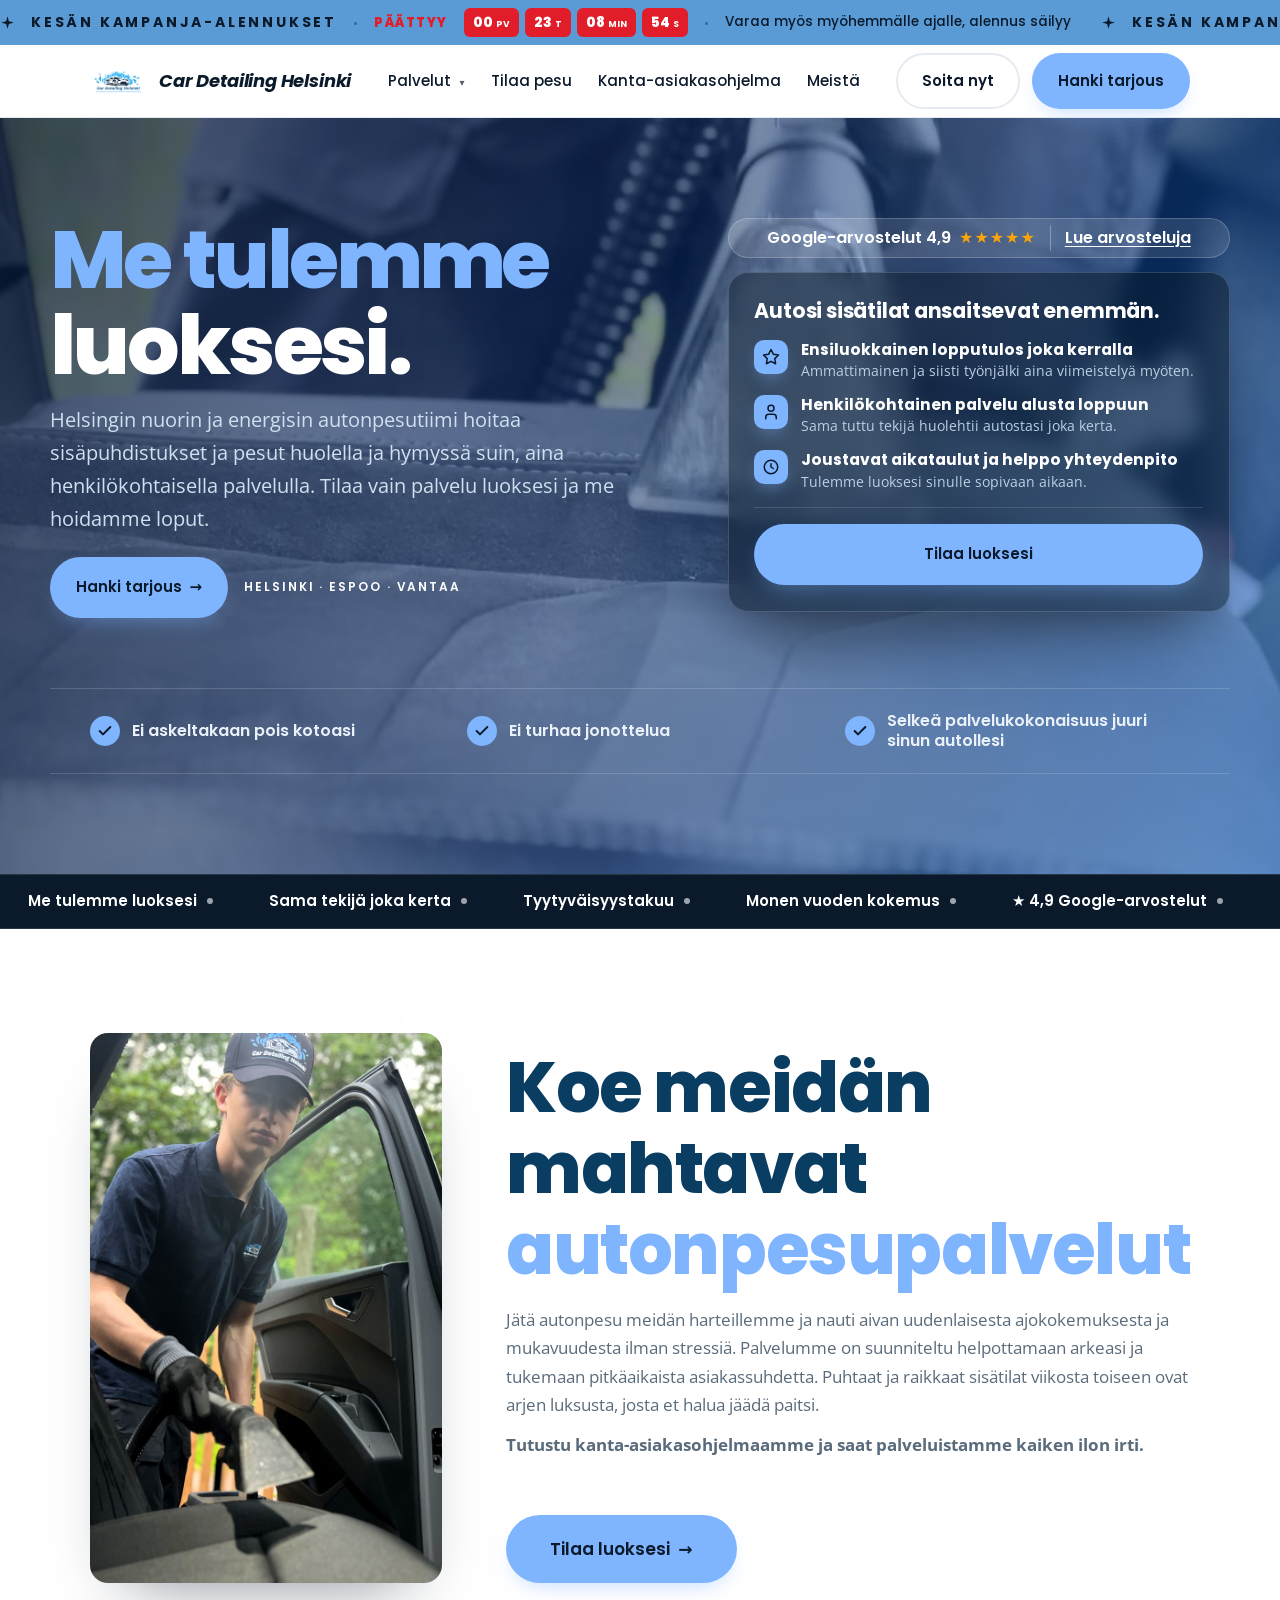
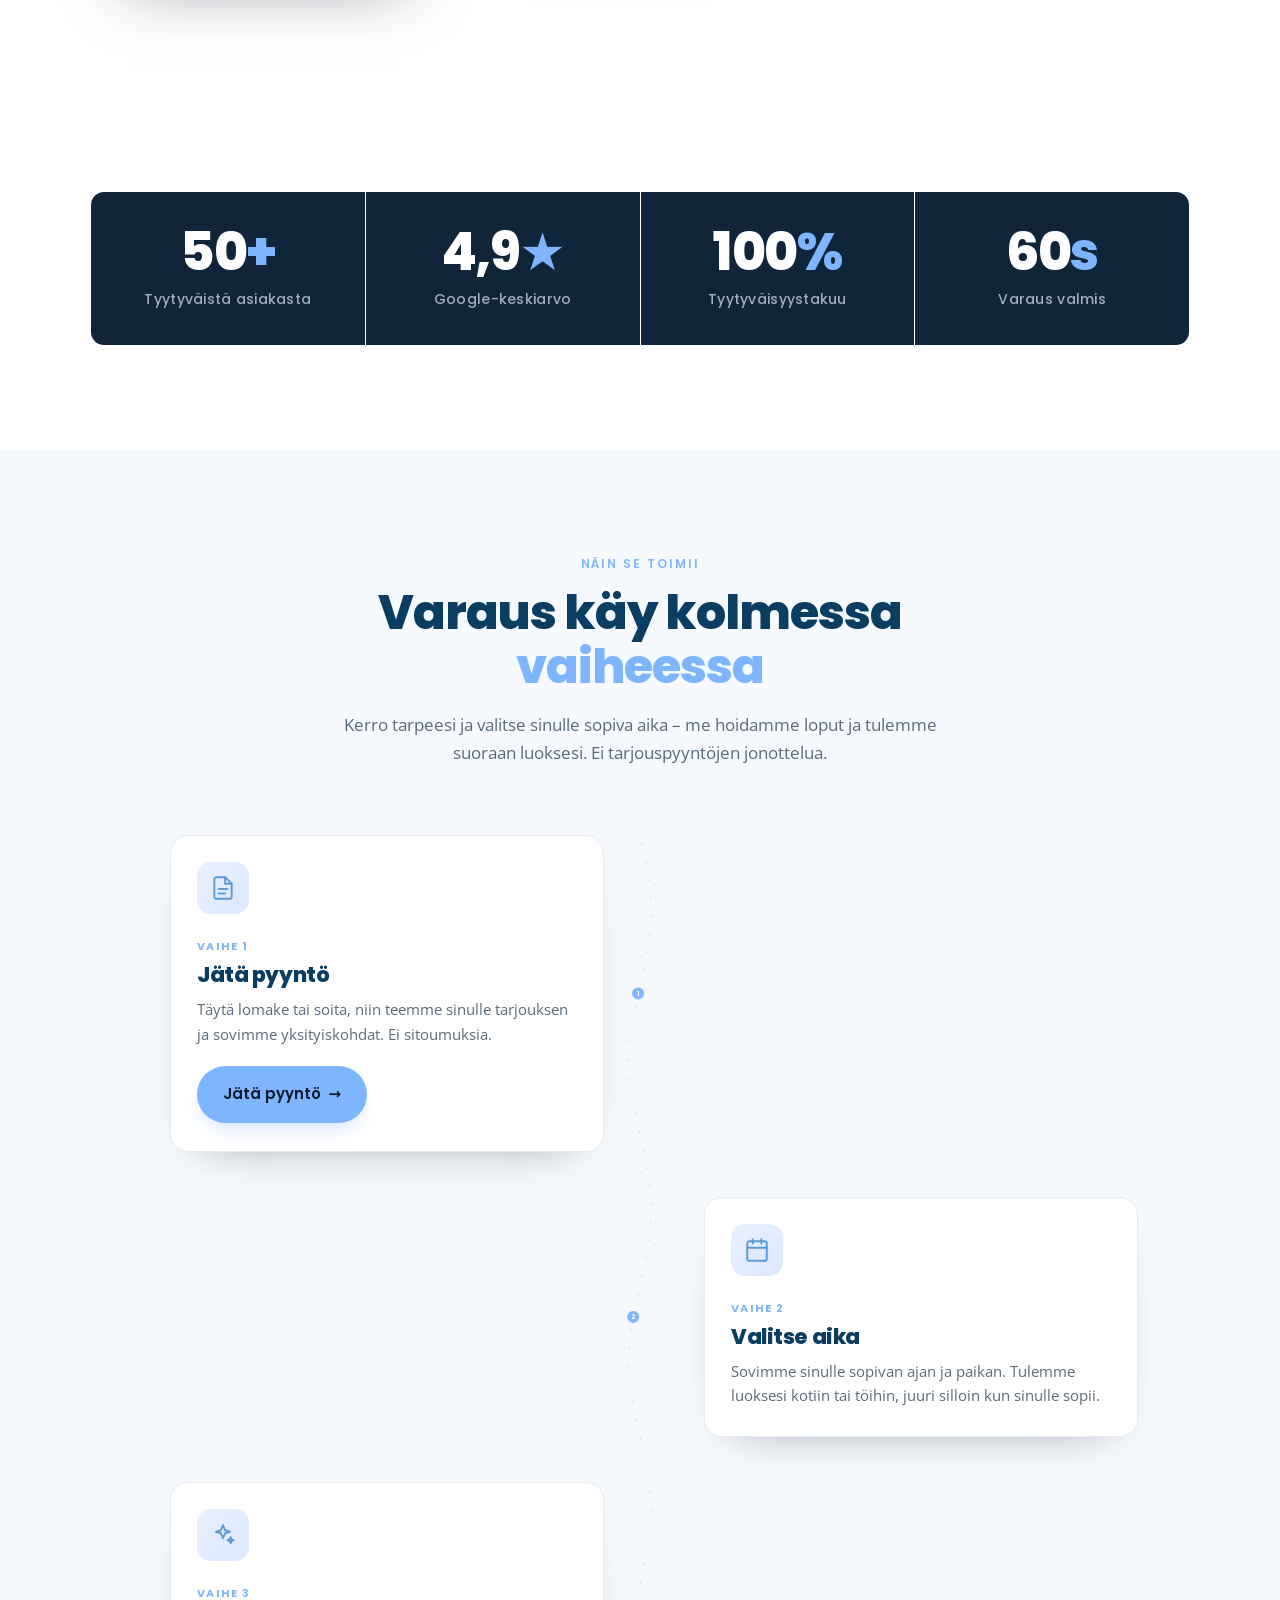
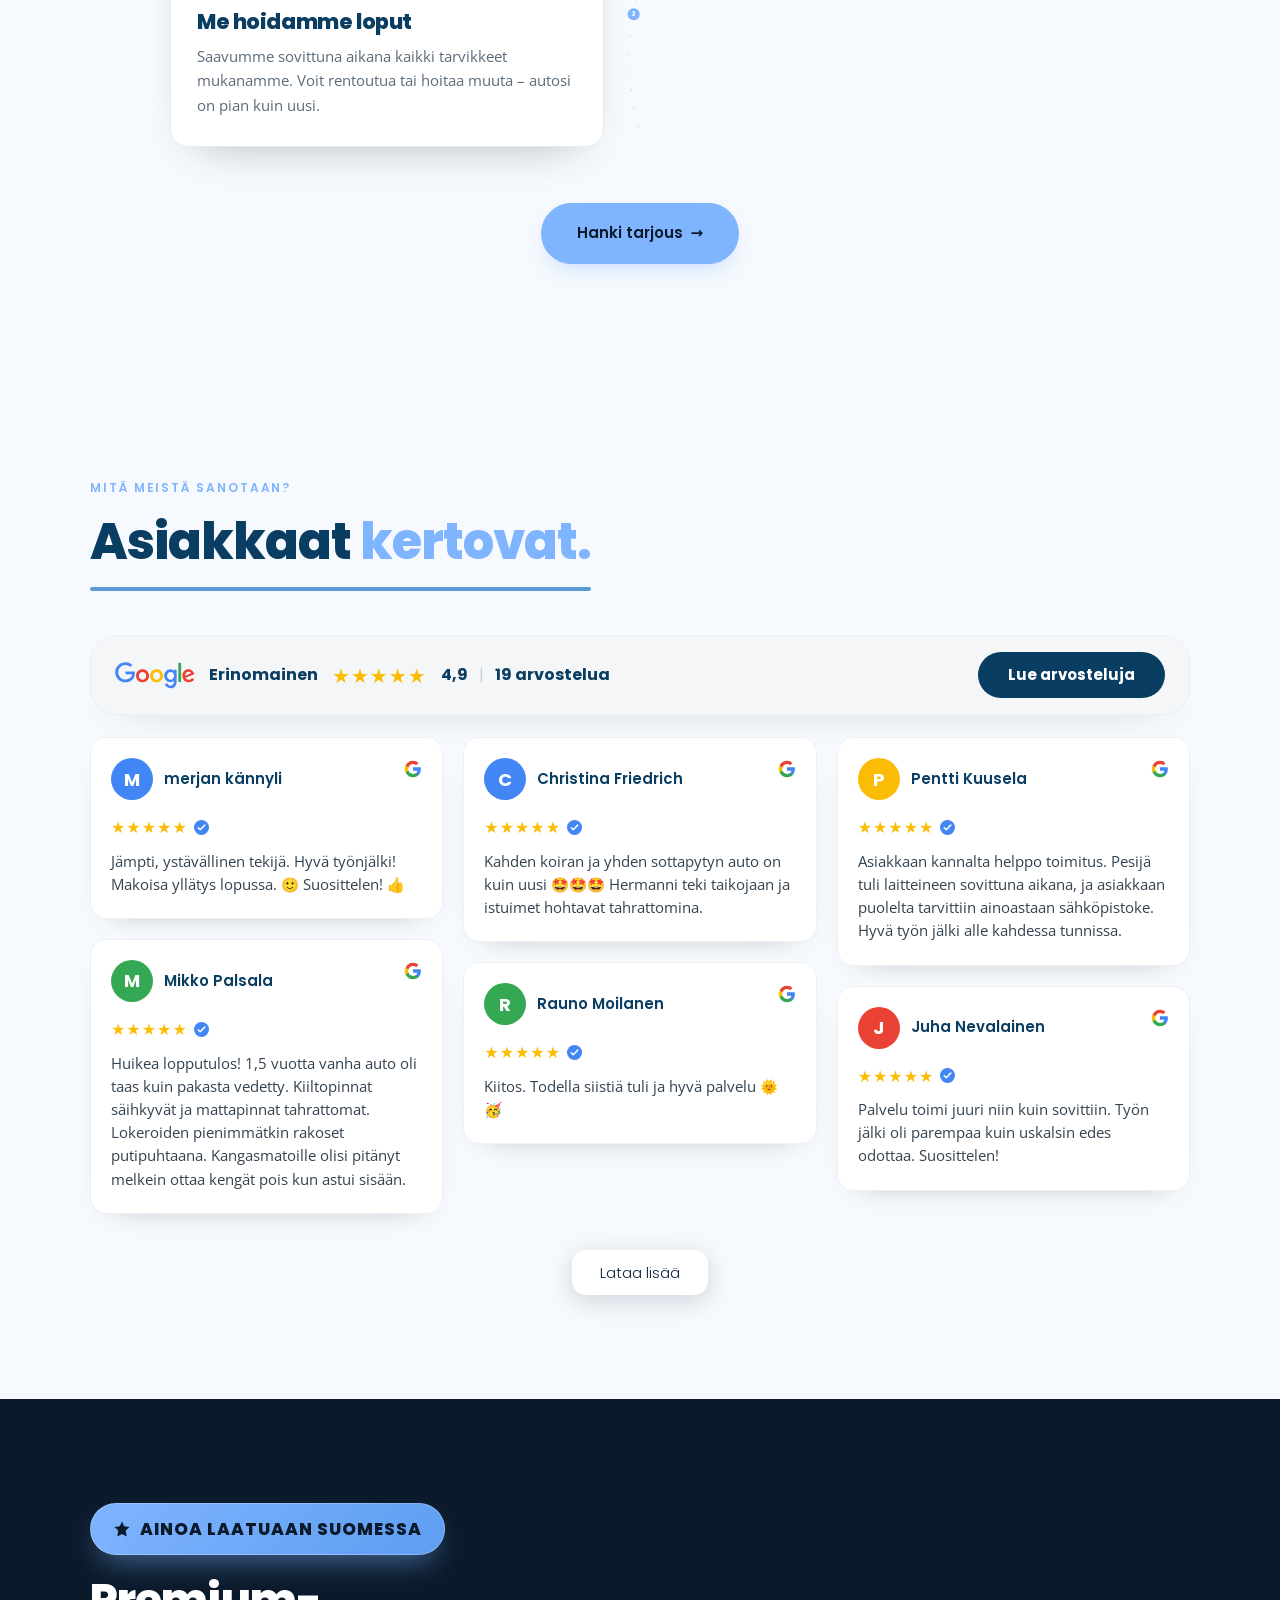
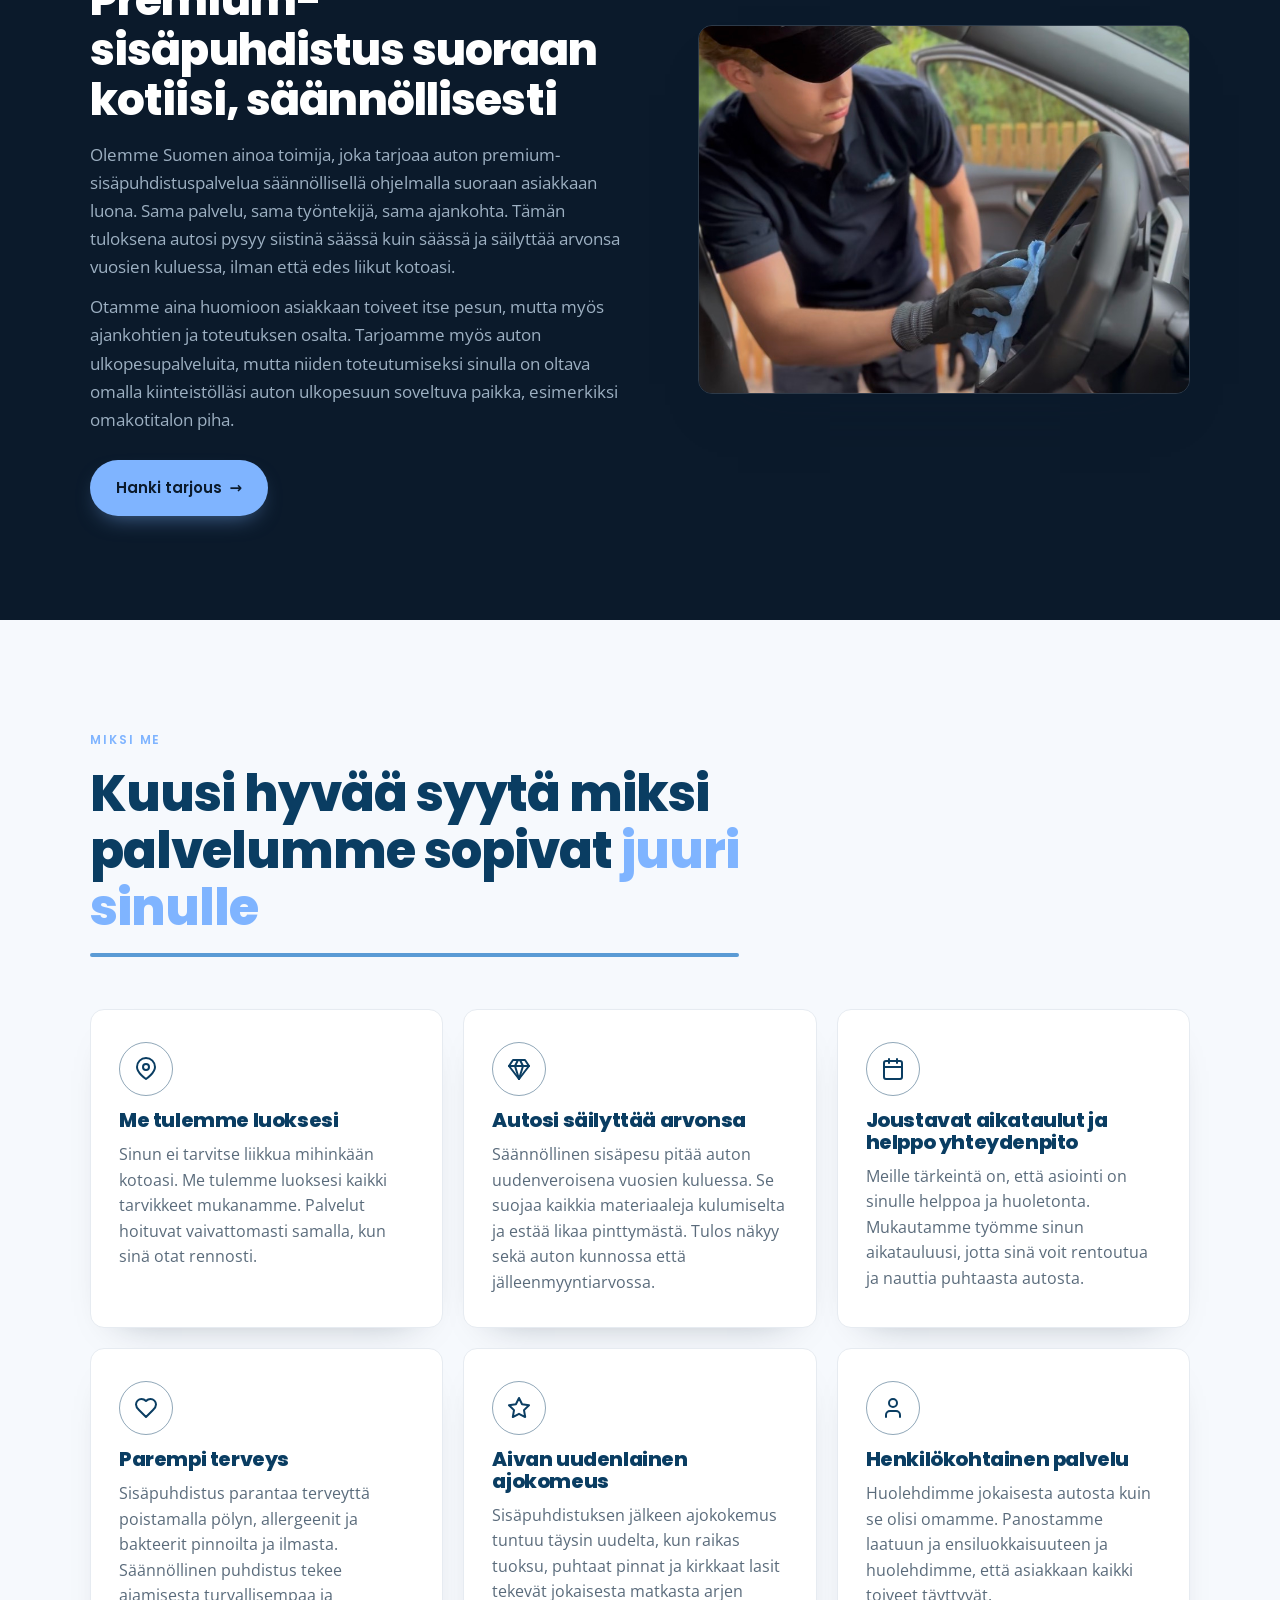
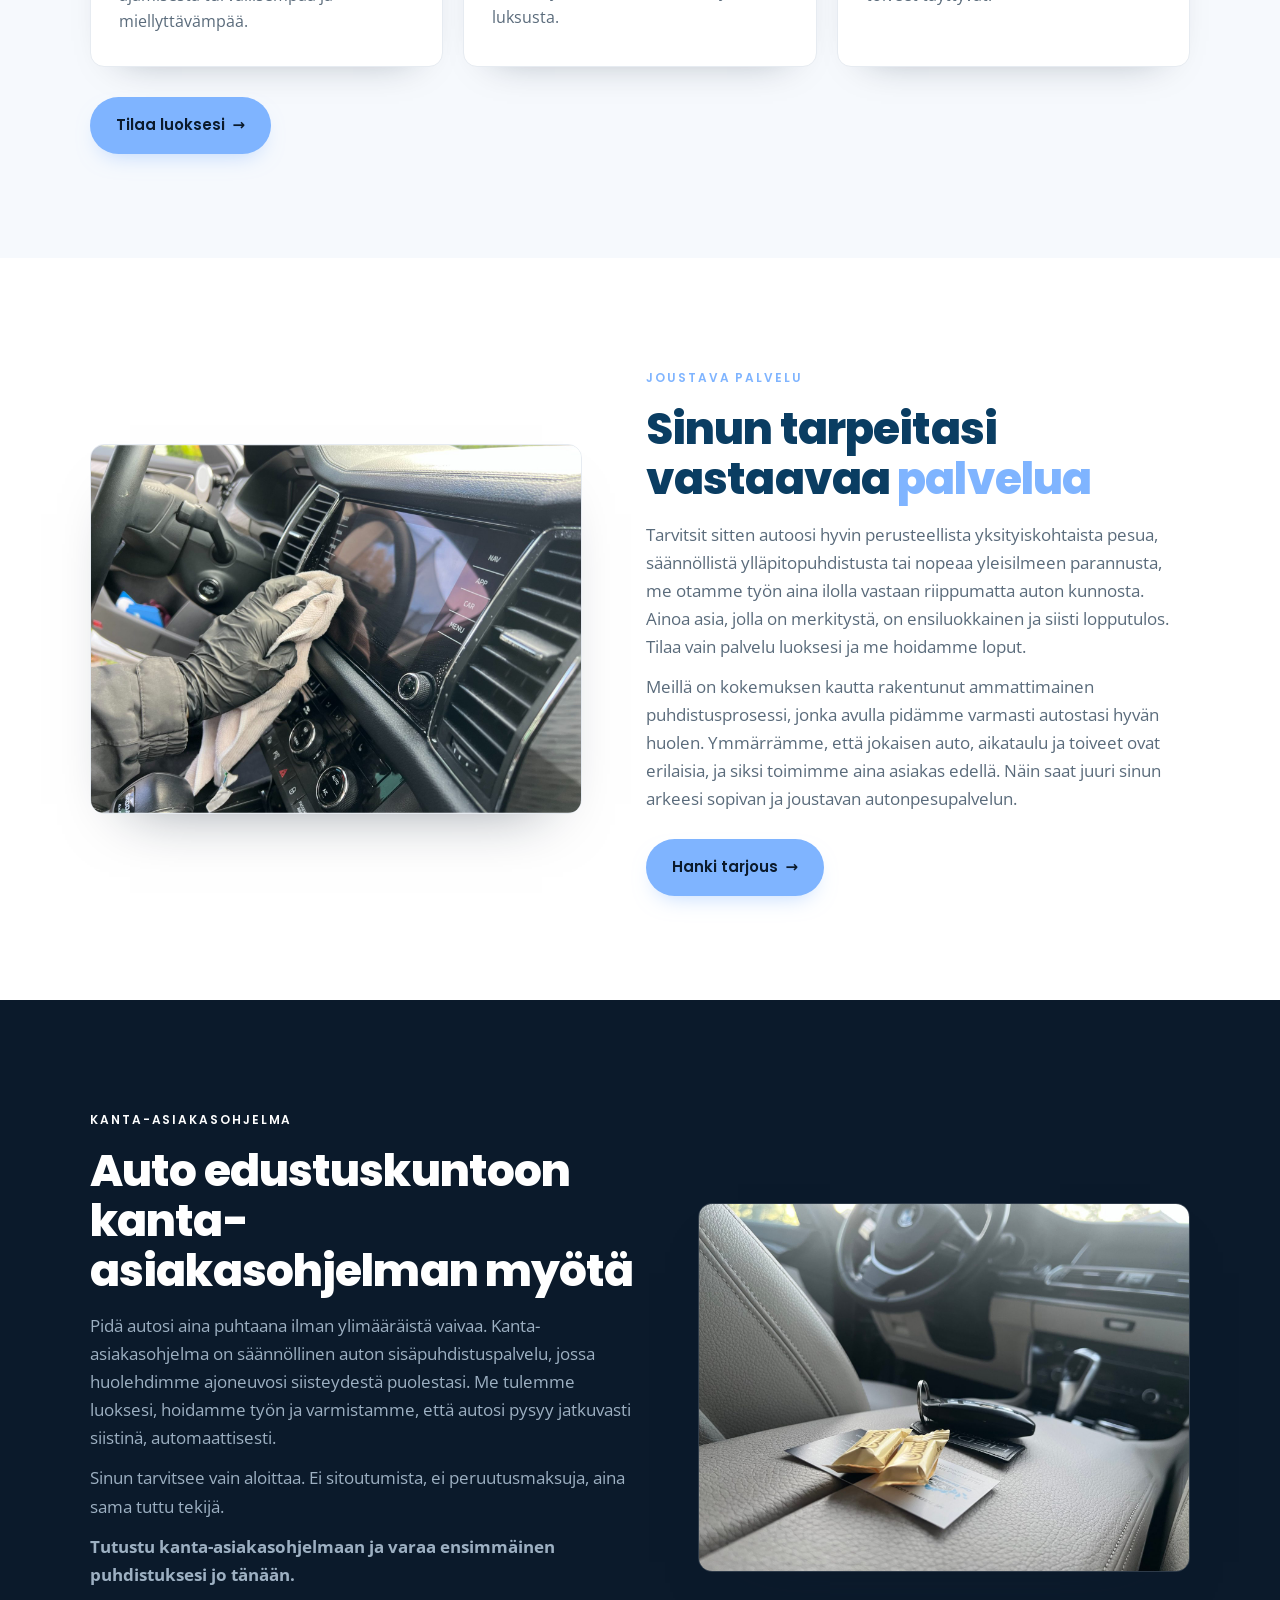
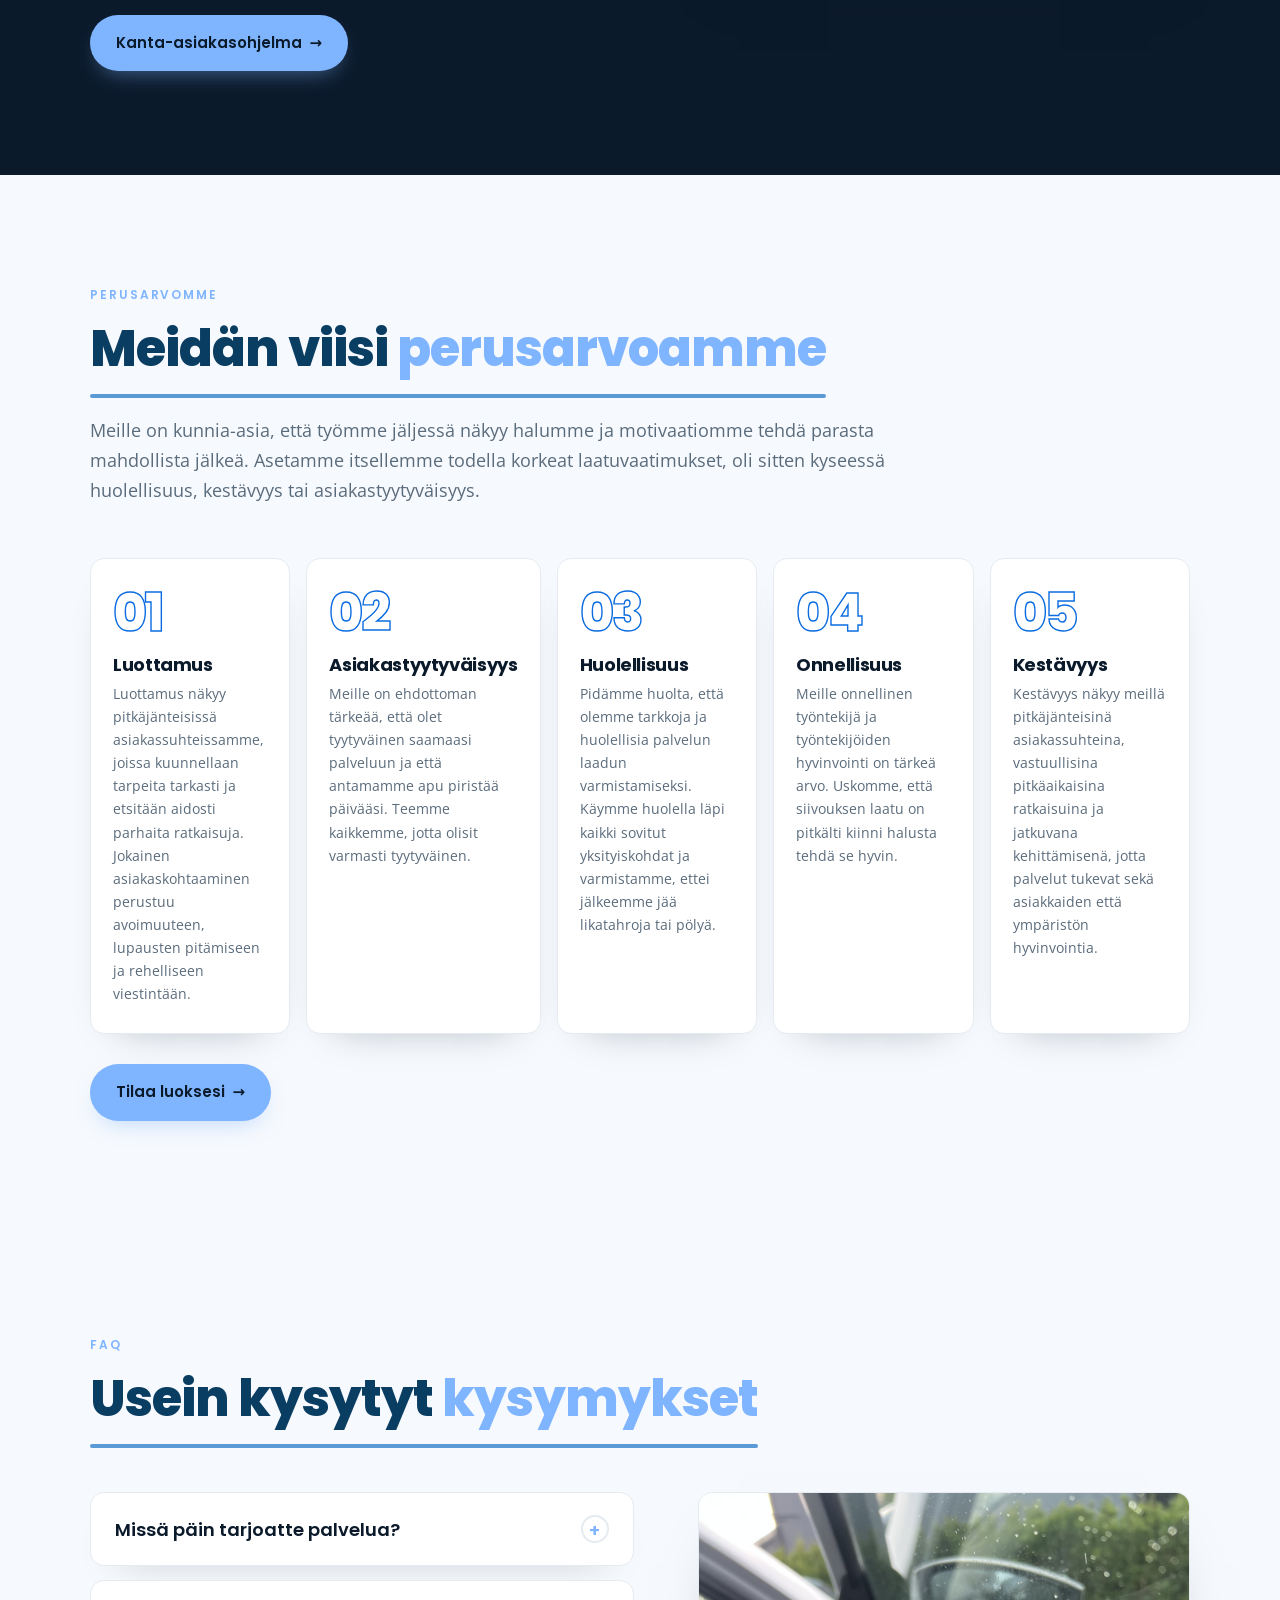
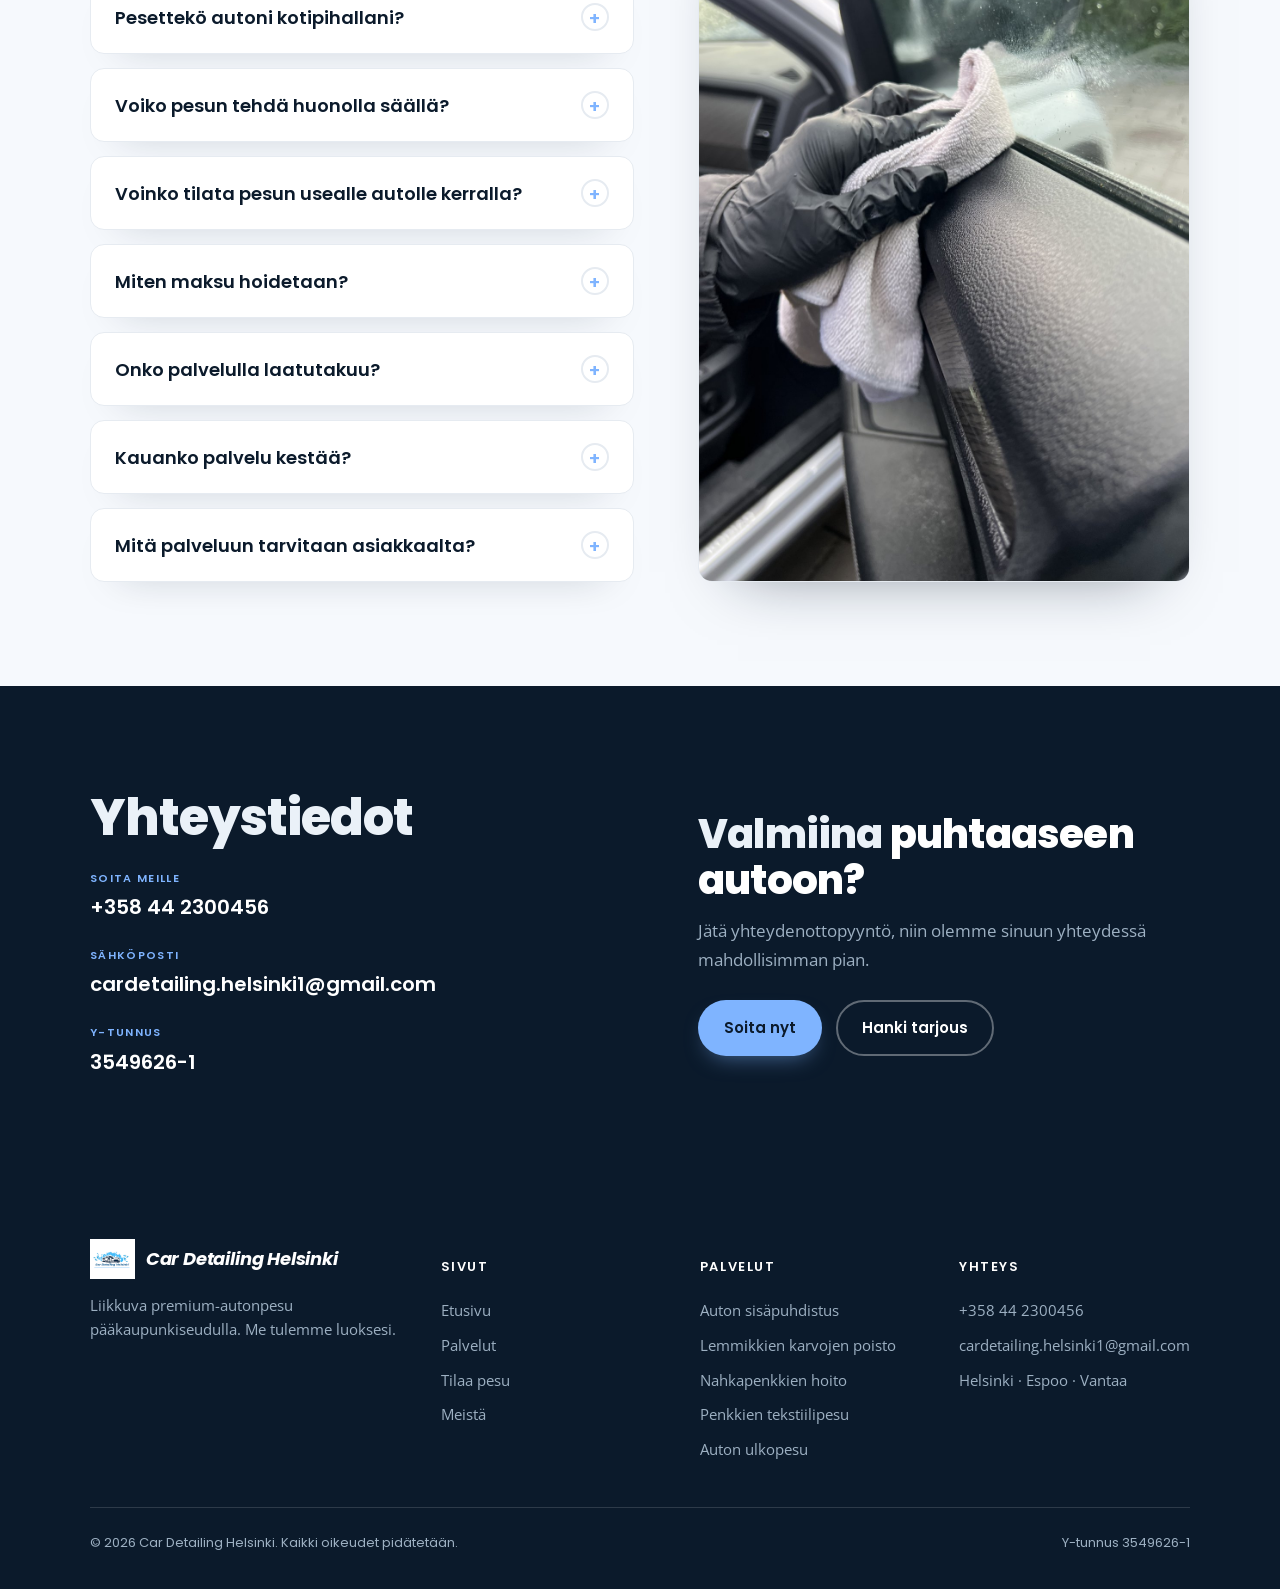
==== index.html @ b691184c "Ylapalkki: poista FAQ-sivu, tee Kanta-asiakasohjelmasta oma valikkokohta FAQ-sivu poistettu kokonaan" ====
<!DOCTYPE html>
<html lang="fi">
<head>
<meta charset="UTF-8">
<meta name="viewport" content="width=device-width, initial-scale=1">
<title>Car Detailing Helsinki</title>
<meta name="description" content="KOE MEIDÄN MAHTAVAT AUTONPESUPALVELUT">
<meta name="theme-color" content="#0A6CE0">
<link rel="canonical" href="https://www.cardetailinghelsinki.com/">
<link rel="preconnect" href="https://fonts.googleapis.com">
<link rel="preconnect" href="https://fonts.gstatic.com" crossorigin>
<link href="https://fonts.googleapis.com/css2?family=Poppins:wght@300;400;500;600;700;800&family=Open+Sans:wght@400;500;600;700&display=swap" rel="stylesheet">
<link rel="icon" href="favicon.ico?v=2" sizes="any">
<link rel="icon" type="image/png" sizes="32x32" href="favicon-32.png?v=2">
<link rel="icon" type="image/png" sizes="16x16" href="favicon-16.png?v=2">
<link rel="apple-touch-icon" href="apple-touch-icon.png?v=2">
<link rel="stylesheet" href="styles.css">
</head>
<body id="top">

<!-- KAMPANJAPALKKI (liikkuva, 82rentals-tyyli) -->
<div class="promobar" data-deadline="2026-07-06T00:00:00">
  <div class="promo-track">
    <div class="promo-group">
      <span class="promo-spark"><svg viewBox="0 0 24 24" fill="currentColor"><path d="M12 2l2.2 7.8L22 12l-7.8 2.2L12 22l-2.2-7.8L2 12l7.8-2.2z"/></svg></span>
      <span class="promo-title">Kesän kampanja-alennukset</span>
      <span class="promo-dot">·</span>
      <span class="promo-end">Päättyy</span>
      <span class="countdown">
        <span class="cd-unit"><b class="cd-d">06</b><i>pv</i></span>
        <span class="cd-unit"><b class="cd-h">23</b><i>t</i></span>
        <span class="cd-unit"><b class="cd-m">50</b><i>min</i></span>
        <span class="cd-unit"><b class="cd-s">11</b><i>s</i></span>
      </span>
      <span class="promo-dot">·</span>
      <span class="promo-note">Varaa myös myöhemmälle ajalle, alennus säilyy</span>
    </div>
  </div>
</div>

<!-- NAVI -->
<header class="nav">
  <div class="wrap nav-inner">
    <a class="logo" href="#top">
      <img src="logo.png" alt="Car Detailing Helsinki">
      <span class="txt">Car Detailing Helsinki</span>
    </a>
    <nav class="nav-links" id="navLinks">
      <div class="nav-item has-drop">
        <a class="link" href="palvelut.html">Palvelut <span class="caret">▾</span></a>
        <div class="dropdown">
          <a href="palvelut.html">Palvelumme</a>
          <a href="sisapuhdistus.html">Auton sisäpuhdistus</a>
          <a href="ulkopesu.html">Auton ulkopesu</a>
          <a href="lisapalvelut.html">Lisäpalvelut</a>
        </div>
      </div>
      <a class="link" href="tilaa-pesu.html">Tilaa pesu</a>
      <a class="link" href="kanta-asiakasohjelma.html">Kanta-asiakasohjelma</a>
      <a class="link" href="meista.html">Meistä</a>
      
    </nav>
    <div class="nav-cta">
      <a class="btn btn-ghost" href="tel:+358442300456">Soita nyt</a>
      <a class="btn btn-primary" href="tilaa-pesu.html#tarjous">Hanki tarjous</a>
      
      <button class="menu-btn" id="menuBtn" aria-label="Valikko"><span></span><span></span><span></span></button>
    </div>
  </div>
</header>

<!-- HERO -->
<section class="hero">
  <div class="bg" aria-hidden="true">
    <video class="hero-video" autoplay muted loop playsinline preload="auto" poster="hero-poster.jpg">
      <source src="hero.mp4" type="video/mp4">
    </video>
  </div>
  <div class="wrap hero-inner">
    <div class="hero-left">
      <h1 class="anim"><span class="hb">Me tulemme</span><br><span class="hl">luoksesi.</span></h1>
      <p class="lead anim">Helsingin nuorin ja energisin autonpesutiimi hoitaa sisäpuhdistukset ja pesut huolella ja hymyssä suin, aina henkilökohtaisella palvelulla. Tilaa vain palvelu luoksesi ja me hoidamme loput.</p>
      <div class="hero-left-cta anim" style="display:flex;align-items:center;gap:16px;flex-wrap:wrap">
        <a class="btn btn-primary" href="tilaa-pesu.html#tarjous">Hanki tarjous <span class="arr">→</span></a>
        <span class="eyebrow inv">Helsinki · Espoo · Vantaa</span>
      </div>
    </div>
    <div class="hero-right" style="display:flex;flex-direction:column;gap:14px">
      <span class="gbadge" style="align-self:stretch;justify-content:center;gap:14px;font-size:16px"><span style="display:inline-flex;align-items:center;gap:8px">Google-arvostelut 4,9 <span class="stars">★★★★★</span></span><span style="width:1px;align-self:stretch;background:rgba(255,255,255,.3)"></span><a href="https://www.google.com/search?sca_esv=9ef8595dddf42890&amp;cs=1&amp;sxsrf=APpeQntZ_UhHryMff5bduwUEGQXesSJLNQ:1783365181601&amp;uds=AJ5uw1_a2D0D09lxm8gpKKOTUn4rQYRexTd2i9e2K58fKD7-QnxqGrQPc90MJ5vX1_1jrXfG-XAkhV0MCyCbYIflizrfcoWfyEP-vM0Bk6HI9On7ZX9oGuYf553F8CO7G7BTHAshIR5p1c3Rhms6o_T96FVMh9LPVtJ_H55HvVE8xWix58OhsYc&amp;q=Car+Detailing+Helsinki+Arvostelut&amp;si=APenkKm7iecQ4G6P-TsbSMFKIQtv3EFIqRAFw-i8uEbk55Z-_-MmTdldZ53ObVelp0g-OvV9OjC9EiLtIH4jgRI6OTnjzow0bvhqRi5HTvUU3IK7eGqpGoeby6JelS4Lekyh6tXFRTke5xIzaVko4NzcCx8xoILJ0w%3D%3D&amp;hl=fi-FI" target="_blank" rel="noopener" style="color:inherit;text-decoration:underline;text-underline-offset:3px">Lue arvosteluja</a></span>
      <aside class="hero-card">
      <h3 class="hc-title">Autosi sisätilat ansaitsevat enemmän.</h3>
      <ul class="hero-feats">
        <li>
          <span class="hf-ico"><svg viewBox="0 0 24 24" fill="none" stroke="currentColor" stroke-width="2" stroke-linecap="round" stroke-linejoin="round"><polygon points="12 2 15.09 8.26 22 9.27 17 14.14 18.18 21.02 12 17.77 5.82 21.02 7 14.14 2 9.27 8.91 8.26 12 2"/></svg></span>
          <div class="hf-txt"><strong>Ensiluokkainen lopputulos joka kerralla</strong><span>Ammattimainen ja siisti työnjälki aina viimeistelyä myöten.</span></div>
        </li>
        <li>
          <span class="hf-ico"><svg viewBox="0 0 24 24" fill="none" stroke="currentColor" stroke-width="2" stroke-linecap="round" stroke-linejoin="round"><path d="M19 21v-2a4 4 0 0 0-4-4H9a4 4 0 0 0-4 4v2"/><circle cx="12" cy="7" r="4"/></svg></span>
          <div class="hf-txt"><strong>Henkilökohtainen palvelu alusta loppuun</strong><span>Sama tuttu tekijä huolehtii autostasi joka kerta.</span></div>
        </li>
        <li>
          <span class="hf-ico"><svg viewBox="0 0 24 24" fill="none" stroke="currentColor" stroke-width="2" stroke-linecap="round" stroke-linejoin="round"><circle cx="12" cy="12" r="9"/><path d="M12 7.5V12l3 2"/></svg></span>
          <div class="hf-txt"><strong>Joustavat aikataulut ja helppo yhteydenpito</strong><span>Tulemme luoksesi sinulle sopivaan aikaan.</span></div>
        </li>
      </ul>
      <div class="hero-card-cta">
        <a class="btn btn-primary" href="tilaa-pesu.html">Tilaa luoksesi</a>
      </div>
    </aside>
    </div>
  </div>
  <div class="wrap hero-points">
    <div class="hpt"><span class="hpt-ico"><svg viewBox="0 0 24 24" fill="none" stroke="currentColor" stroke-width="3" stroke-linecap="round" stroke-linejoin="round"><polyline points="20 6 9 17 4 12"/></svg></span>Ei askeltakaan pois kotoasi</div>
    <div class="hpt"><span class="hpt-ico"><svg viewBox="0 0 24 24" fill="none" stroke="currentColor" stroke-width="3" stroke-linecap="round" stroke-linejoin="round"><polyline points="20 6 9 17 4 12"/></svg></span>Ei turhaa jonottelua</div>
    <div class="hpt"><span class="hpt-ico"><svg viewBox="0 0 24 24" fill="none" stroke="currentColor" stroke-width="3" stroke-linecap="round" stroke-linejoin="round"><polyline points="20 6 9 17 4 12"/></svg></span>Selkeä palvelukokonaisuus juuri sinun autollesi</div>
  </div>
</section>

<!-- MARQUEE -->
<div class="marquee" aria-hidden="true">
  <div class="track" id="track">
    <span class="item">Me tulemme luoksesi<span class="d"></span></span>
    <span class="item">Sama tekijä joka kerta<span class="d"></span></span>
    <span class="item">Tyytyväisyystakuu<span class="d"></span></span>
    <span class="item">Monen vuoden kokemus<span class="d"></span></span>
    <span class="item">★ 4,9 Google-arvostelut<span class="d"></span></span>
    <span class="item">Joustavat aikataulut<span class="d"></span></span>
  </div>
</div>

<!-- KOE / INTRO -->
<section id="palvelut">
  <div class="wrap split rev intro-split" style="gap:clamp(32px,5vw,72px);align-items:start">
    <div class="reveal intro-media"><img src="intro-koe.jpg" alt="Auton pesu"></div>
    <div class="copy">
      <h2 style="font-size:clamp(30px,5.8vw,70px);line-height:1.16">Koe meidän mahtavat <span class="hh">autonpesupalvelut</span></h2>
      <p>Jätä autonpesu meidän harteillemme ja nauti aivan uudenlaisesta ajokokemuksesta ja mukavuudesta ilman stressiä. Palvelumme on suunniteltu helpottamaan arkeasi ja tukemaan pitkäaikaista asiakassuhdetta. Puhtaat ja raikkaat sisätilat viikosta toiseen ovat arjen luksusta, josta et halua jäädä paitsi.</p>
      <p><strong>Tutustu kanta-asiakasohjelmaamme ja saat palveluistamme kaiken ilon irti.</strong></p>
      <div class="cta-row" style="margin-top:30px">
        <a class="btn btn-primary" href="tilaa-pesu.html" style="padding:18px 42px;font-size:17px">Tilaa luoksesi <span class="arr">→</span></a>
      </div>
    </div>
  </div>
</section>

<!-- TILASTOT -->
<section>
  <div class="wrap">
    <div class="stats reveal" style="margin-top:0">
      <div class="stat"><div class="n"><span class="count" data-target="50">0</span><span class="suf">+</span></div><div class="l">Tyytyväistä asiakasta</div></div>
      <div class="stat"><div class="n"><span class="count" data-target="4.9" data-dec="1">0</span><span class="suf">★</span></div><div class="l">Google-keskiarvo</div></div>
      <div class="stat"><div class="n"><span class="count" data-target="100">0</span><span class="suf">%</span></div><div class="l">Tyytyväisyystakuu</div></div>
      <div class="stat"><div class="n"><span class="count" data-target="60">0</span><span class="suf">s</span></div><div class="l">Varaus valmis</div></div>
    </div>
  </div>
</section>

<!-- NÄIN SE TOIMII -->
<section class="howit">
  <div class="wrap">
    <div class="howit-head">
      <span class="eyebrow">Näin se toimii</span>
      <h2>Varaus käy kolmessa <span class="hh">vaiheessa</span></h2>
      <p>Kerro tarpeesi ja valitse sinulle sopiva aika – me hoidamme loput ja tulemme suoraan luoksesi. Ei tarjouspyyntöjen jonottelua.</p>
    </div>
    <div class="howit-steps" id="howitSteps">
      <canvas class="howit-path" id="howitPath" aria-hidden="true"></canvas>
      <div class="howit-step">
        <div class="howit-card">
          <div class="howit-ico"><svg viewBox="0 0 24 24" fill="none" stroke="currentColor" stroke-width="1.8" stroke-linecap="round" stroke-linejoin="round"><path d="M14 2H6a2 2 0 0 0-2 2v16a2 2 0 0 0 2 2h12a2 2 0 0 0 2-2V8z"/><path d="M14 2v6h6"/><path d="M8 13h8M8 17h6"/></svg></div>
          <span class="vaihe">Vaihe 1</span>
          <h3>Jätä pyyntö</h3>
          <p>Täytä lomake tai soita, niin teemme sinulle tarjouksen ja sovimme yksityiskohdat. Ei sitoumuksia.</p>
          <a class="btn btn-primary" href="tilaa-pesu.html">Jätä pyyntö <span class="arr">→</span></a>
        </div>
      </div>
      <div class="howit-step right">
        <div class="howit-card">
          <div class="howit-ico"><svg viewBox="0 0 24 24" fill="none" stroke="currentColor" stroke-width="1.8" stroke-linecap="round" stroke-linejoin="round"><rect x="3" y="4" width="18" height="18" rx="2"/><path d="M16 2v4M8 2v4M3 10h18"/></svg></div>
          <span class="vaihe">Vaihe 2</span>
          <h3>Valitse aika</h3>
          <p>Sovimme sinulle sopivan ajan ja paikan. Tulemme luoksesi kotiin tai töihin, juuri silloin kun sinulle sopii.</p>
        </div>
      </div>
      <div class="howit-step">
        <div class="howit-card">
          <div class="howit-ico"><svg viewBox="0 0 24 24" fill="none" stroke="currentColor" stroke-width="1.8" stroke-linecap="round" stroke-linejoin="round"><path d="M12 3l1.9 4.6L18.5 9l-4.6 1.4L12 15l-1.9-4.6L5.5 9l4.6-1.4z"/><path d="M19 14l.8 2 2 .8-2 .8-.8 2-.8-2-2-.8 2-.8z"/></svg></div>
          <span class="vaihe">Vaihe 3</span>
          <h3>Me hoidamme loput</h3>
          <p>Saavumme sovittuna aikana kaikki tarvikkeet mukanamme. Voit rentoutua tai hoitaa muuta – autosi on pian kuin uusi.</p>
        </div>
      </div>
    </div>
    <div style="text-align:center;margin-top:clamp(36px,5vw,56px)">
      <a class="btn btn-primary" href="tilaa-pesu.html#tarjous" style="padding:16px 34px">Hanki tarjous <span class="arr">→</span></a>
    </div>
  </div>
</section>

<!-- GOOGLE-ARVOSTELUT -->
<section id="arvostelut" class="greviews">
  <div class="wrap">
    <div class="sec-head">
      <span class="eyebrow">Mitä meistä sanotaan?</span>
      <h2>Asiakkaat <span class="hh">kertovat.</span></h2>
    </div>
    <div class="gsummary reveal">
      <span class="gword"><svg viewBox="0 0 272 92" height="27" width="80" aria-label="Google" role="img"><path fill="#EA4335" d="M115.75 47.18c0 12.77-9.99 22.18-22.25 22.18s-22.25-9.41-22.25-22.18C71.25 34.32 81.24 25 93.5 25s22.25 9.32 22.25 22.18zm-9.74 0c0-7.98-5.79-13.44-12.51-13.44S80.99 39.2 80.99 47.18c0 7.9 5.79 13.44 12.51 13.44s12.51-5.55 12.51-13.44z"/><path fill="#FBBC05" d="M163.75 47.18c0 12.77-9.99 22.18-22.25 22.18s-22.25-9.41-22.25-22.18c0-12.85 9.99-22.18 22.25-22.18s22.25 9.32 22.25 22.18zm-9.74 0c0-7.98-5.79-13.44-12.51-13.44s-12.51 5.46-12.51 13.44c0 7.9 5.79 13.44 12.51 13.44s12.51-5.55 12.51-13.44z"/><path fill="#4285F4" d="M209.75 26.34v39.82c0 16.38-9.66 23.07-21.08 23.07-10.75 0-17.22-7.19-19.66-13.07l8.48-3.53c1.51 3.61 5.21 7.87 11.17 7.87 7.31 0 11.84-4.51 11.84-13v-3.19h-.34c-2.18 2.69-6.38 5.04-11.68 5.04-11.09 0-21.25-9.66-21.25-22.09 0-12.52 10.16-22.26 21.25-22.26 5.29 0 9.49 2.35 11.68 4.96h.34v-3.61h9.25zm-8.56 20.92c0-7.81-5.21-13.52-11.84-13.52-6.72 0-12.35 5.71-12.35 13.52 0 7.73 5.63 13.36 12.35 13.36 6.63 0 11.84-5.63 11.84-13.36z"/><path fill="#34A853" d="M225 3v65h-9.5V3h9.5z"/><path fill="#EA4335" d="M262.02 54.48l7.56 5.04c-2.44 3.61-8.32 9.83-18.48 9.83-12.6 0-22.01-9.74-22.01-22.18 0-13.19 9.49-22.18 20.92-22.18 11.51 0 17.14 9.16 18.98 14.11l1.01 2.52-29.65 12.28c2.27 4.45 5.8 6.72 10.75 6.72 4.96 0 8.4-2.44 10.92-6.06zm-23.27-7.98l19.82-8.23c-1.09-2.77-4.37-4.7-8.23-4.7-4.95 0-11.84 4.37-11.59 12.93z"/><path fill="#4285F4" d="M35.29 41.41V32H67c.31 1.64.47 3.58.47 5.68 0 7.06-1.93 15.79-8.15 22.01-6.05 6.3-13.78 9.66-24.02 9.66C16.32 69.35.36 53.89.36 34.91.36 15.93 16.32.47 35.3.47c10.5 0 17.98 4.12 23.6 9.49l-6.64 6.64c-4.03-3.78-9.49-6.72-16.97-6.72-13.86 0-24.7 11.17-24.7 25.03 0 13.86 10.84 25.03 24.7 25.03 8.99 0 14.11-3.61 17.39-6.89 2.66-2.66 4.41-6.46 5.1-11.65l-22.49.01z"/></svg></span>
      
      <span class="rating-word">Erinomainen</span>
      <span class="gs-stars">★★★★★</span>
      <span class="gs-cnt"><b>4,9</b><span class="gs-div">|</span><b>19 arvostelua</b></span>
      <span class="gs-sp"></span>
      <a class="gs-btn" href="https://www.google.com/search?sca_esv=9ef8595dddf42890&amp;cs=1&amp;sxsrf=APpeQntZ_UhHryMff5bduwUEGQXesSJLNQ:1783365181601&amp;uds=AJ5uw1_a2D0D09lxm8gpKKOTUn4rQYRexTd2i9e2K58fKD7-QnxqGrQPc90MJ5vX1_1jrXfG-XAkhV0MCyCbYIflizrfcoWfyEP-vM0Bk6HI9On7ZX9oGuYf553F8CO7G7BTHAshIR5p1c3Rhms6o_T96FVMh9LPVtJ_H55HvVE8xWix58OhsYc&amp;q=Car+Detailing+Helsinki+Arvostelut&amp;si=APenkKm7iecQ4G6P-TsbSMFKIQtv3EFIqRAFw-i8uEbk55Z-_-MmTdldZ53ObVelp0g-OvV9OjC9EiLtIH4jgRI6OTnjzow0bvhqRi5HTvUU3IK7eGqpGoeby6JelS4Lekyh6tXFRTke5xIzaVko4NzcCx8xoILJ0w%3D%3D&amp;hl=fi-FI" target="_blank" rel="noopener">Lue arvosteluja</a>
    </div>
    <div class="review-grid" id="reviewGrid">
      <div class="review reveal">
        <div class="top">
          <div class="ava" style="background:#4285F4">M</div>
          <div class="rv-id"><div class="who">merjan kännyli</div></div>
          <span class="gmark"><svg width="18" height="18" viewBox="0 0 48 48" aria-hidden="true"><path fill="#4285F4" d="M45 24c0-1.6-.1-3.1-.4-4.6H24v9.1h11.8c-.5 2.8-2 5.1-4.4 6.7v5.5h7.1C42.7 36.9 45 31 45 24z"/><path fill="#34A853" d="M24 46c5.9 0 10.9-2 14.5-5.3l-7.1-5.5c-2 1.3-4.5 2.1-7.4 2.1-5.7 0-10.5-3.8-12.2-9H4.5v5.7C8.1 41.1 15.4 46 24 46z"/><path fill="#FBBC05" d="M11.8 28.3c-.4-1.3-.7-2.7-.7-4.3s.2-3 .7-4.3v-5.7H4.5C2.9 17.1 2 20.4 2 24s.9 6.9 2.5 10l7.3-5.7z"/><path fill="#EA4335" d="M24 10.7c3.2 0 6 1.1 8.3 3.3l6.2-6.2C34.9 4.1 29.9 2 24 2 15.4 2 8.1 6.9 4.5 14l7.3 5.7c1.7-5.2 6.5-9 12.2-9z"/></svg></span>
        </div>
        <div class="stars">★★★★★ <svg class="vchk" width="15" height="15" viewBox="0 0 24 24" aria-hidden="true"><circle cx="12" cy="12" r="12" fill="#4285F4"/><path d="M6.8 12.4l3.1 3.1 7.3-7.3" fill="none" stroke="#fff" stroke-width="2.3" stroke-linecap="round" stroke-linejoin="round"/></svg></div>
        <p>Jämpti, ystävällinen tekijä. Hyvä työnjälki! Makoisa yllätys lopussa. 🙂 Suosittelen! 👍</p>
      </div>
      <div class="review reveal">
        <div class="top">
          <div class="ava" style="background:#34A853">M</div>
          <div class="rv-id"><div class="who">Mikko Palsala</div></div>
          <span class="gmark"><svg width="18" height="18" viewBox="0 0 48 48" aria-hidden="true"><path fill="#4285F4" d="M45 24c0-1.6-.1-3.1-.4-4.6H24v9.1h11.8c-.5 2.8-2 5.1-4.4 6.7v5.5h7.1C42.7 36.9 45 31 45 24z"/><path fill="#34A853" d="M24 46c5.9 0 10.9-2 14.5-5.3l-7.1-5.5c-2 1.3-4.5 2.1-7.4 2.1-5.7 0-10.5-3.8-12.2-9H4.5v5.7C8.1 41.1 15.4 46 24 46z"/><path fill="#FBBC05" d="M11.8 28.3c-.4-1.3-.7-2.7-.7-4.3s.2-3 .7-4.3v-5.7H4.5C2.9 17.1 2 20.4 2 24s.9 6.9 2.5 10l7.3-5.7z"/><path fill="#EA4335" d="M24 10.7c3.2 0 6 1.1 8.3 3.3l6.2-6.2C34.9 4.1 29.9 2 24 2 15.4 2 8.1 6.9 4.5 14l7.3 5.7c1.7-5.2 6.5-9 12.2-9z"/></svg></span>
        </div>
        <div class="stars">★★★★★ <svg class="vchk" width="15" height="15" viewBox="0 0 24 24" aria-hidden="true"><circle cx="12" cy="12" r="12" fill="#4285F4"/><path d="M6.8 12.4l3.1 3.1 7.3-7.3" fill="none" stroke="#fff" stroke-width="2.3" stroke-linecap="round" stroke-linejoin="round"/></svg></div>
        <p>Huikea lopputulos! 1,5 vuotta vanha auto oli taas kuin pakasta vedetty. Kiiltopinnat säihkyvät ja mattapinnat tahrattomat. Lokeroiden pienimmätkin rakoset putipuhtaana. Kangasmatoille olisi pitänyt melkein ottaa kengät pois kun astui sisään.</p>
      </div>
      <div class="review reveal">
        <div class="top">
          <div class="ava" style="background:#4285F4">C</div>
          <div class="rv-id"><div class="who">Christina Friedrich</div></div>
          <span class="gmark"><svg width="18" height="18" viewBox="0 0 48 48" aria-hidden="true"><path fill="#4285F4" d="M45 24c0-1.6-.1-3.1-.4-4.6H24v9.1h11.8c-.5 2.8-2 5.1-4.4 6.7v5.5h7.1C42.7 36.9 45 31 45 24z"/><path fill="#34A853" d="M24 46c5.9 0 10.9-2 14.5-5.3l-7.1-5.5c-2 1.3-4.5 2.1-7.4 2.1-5.7 0-10.5-3.8-12.2-9H4.5v5.7C8.1 41.1 15.4 46 24 46z"/><path fill="#FBBC05" d="M11.8 28.3c-.4-1.3-.7-2.7-.7-4.3s.2-3 .7-4.3v-5.7H4.5C2.9 17.1 2 20.4 2 24s.9 6.9 2.5 10l7.3-5.7z"/><path fill="#EA4335" d="M24 10.7c3.2 0 6 1.1 8.3 3.3l6.2-6.2C34.9 4.1 29.9 2 24 2 15.4 2 8.1 6.9 4.5 14l7.3 5.7c1.7-5.2 6.5-9 12.2-9z"/></svg></span>
        </div>
        <div class="stars">★★★★★ <svg class="vchk" width="15" height="15" viewBox="0 0 24 24" aria-hidden="true"><circle cx="12" cy="12" r="12" fill="#4285F4"/><path d="M6.8 12.4l3.1 3.1 7.3-7.3" fill="none" stroke="#fff" stroke-width="2.3" stroke-linecap="round" stroke-linejoin="round"/></svg></div>
        <p>Kahden koiran ja yhden sottapytyn auto on kuin uusi 🤩🤩🤩 Hermanni teki taikojaan ja istuimet hohtavat tahrattomina.</p>
      </div>
      <div class="review reveal">
        <div class="top">
          <div class="ava" style="background:#34A853">R</div>
          <div class="rv-id"><div class="who">Rauno Moilanen</div></div>
          <span class="gmark"><svg width="18" height="18" viewBox="0 0 48 48" aria-hidden="true"><path fill="#4285F4" d="M45 24c0-1.6-.1-3.1-.4-4.6H24v9.1h11.8c-.5 2.8-2 5.1-4.4 6.7v5.5h7.1C42.7 36.9 45 31 45 24z"/><path fill="#34A853" d="M24 46c5.9 0 10.9-2 14.5-5.3l-7.1-5.5c-2 1.3-4.5 2.1-7.4 2.1-5.7 0-10.5-3.8-12.2-9H4.5v5.7C8.1 41.1 15.4 46 24 46z"/><path fill="#FBBC05" d="M11.8 28.3c-.4-1.3-.7-2.7-.7-4.3s.2-3 .7-4.3v-5.7H4.5C2.9 17.1 2 20.4 2 24s.9 6.9 2.5 10l7.3-5.7z"/><path fill="#EA4335" d="M24 10.7c3.2 0 6 1.1 8.3 3.3l6.2-6.2C34.9 4.1 29.9 2 24 2 15.4 2 8.1 6.9 4.5 14l7.3 5.7c1.7-5.2 6.5-9 12.2-9z"/></svg></span>
        </div>
        <div class="stars">★★★★★ <svg class="vchk" width="15" height="15" viewBox="0 0 24 24" aria-hidden="true"><circle cx="12" cy="12" r="12" fill="#4285F4"/><path d="M6.8 12.4l3.1 3.1 7.3-7.3" fill="none" stroke="#fff" stroke-width="2.3" stroke-linecap="round" stroke-linejoin="round"/></svg></div>
        <p>Kiitos. Todella siistiä tuli ja hyvä palvelu 🌞🥳</p>
      </div>
      <div class="review reveal">
        <div class="top">
          <div class="ava" style="background:#FBBC05">P</div>
          <div class="rv-id"><div class="who">Pentti Kuusela</div></div>
          <span class="gmark"><svg width="18" height="18" viewBox="0 0 48 48" aria-hidden="true"><path fill="#4285F4" d="M45 24c0-1.6-.1-3.1-.4-4.6H24v9.1h11.8c-.5 2.8-2 5.1-4.4 6.7v5.5h7.1C42.7 36.9 45 31 45 24z"/><path fill="#34A853" d="M24 46c5.9 0 10.9-2 14.5-5.3l-7.1-5.5c-2 1.3-4.5 2.1-7.4 2.1-5.7 0-10.5-3.8-12.2-9H4.5v5.7C8.1 41.1 15.4 46 24 46z"/><path fill="#FBBC05" d="M11.8 28.3c-.4-1.3-.7-2.7-.7-4.3s.2-3 .7-4.3v-5.7H4.5C2.9 17.1 2 20.4 2 24s.9 6.9 2.5 10l7.3-5.7z"/><path fill="#EA4335" d="M24 10.7c3.2 0 6 1.1 8.3 3.3l6.2-6.2C34.9 4.1 29.9 2 24 2 15.4 2 8.1 6.9 4.5 14l7.3 5.7c1.7-5.2 6.5-9 12.2-9z"/></svg></span>
        </div>
        <div class="stars">★★★★★ <svg class="vchk" width="15" height="15" viewBox="0 0 24 24" aria-hidden="true"><circle cx="12" cy="12" r="12" fill="#4285F4"/><path d="M6.8 12.4l3.1 3.1 7.3-7.3" fill="none" stroke="#fff" stroke-width="2.3" stroke-linecap="round" stroke-linejoin="round"/></svg></div>
        <p>Asiakkaan kannalta helppo toimitus. Pesijä tuli laitteineen sovittuna aikana, ja asiakkaan puolelta tarvittiin ainoastaan sähköpistoke. Hyvä työn jälki alle kahdessa tunnissa.</p>
      </div>
      <div class="review reveal">
        <div class="top">
          <div class="ava" style="background:#EA4335">J</div>
          <div class="rv-id"><div class="who">Juha Nevalainen</div></div>
          <span class="gmark"><svg width="18" height="18" viewBox="0 0 48 48" aria-hidden="true"><path fill="#4285F4" d="M45 24c0-1.6-.1-3.1-.4-4.6H24v9.1h11.8c-.5 2.8-2 5.1-4.4 6.7v5.5h7.1C42.7 36.9 45 31 45 24z"/><path fill="#34A853" d="M24 46c5.9 0 10.9-2 14.5-5.3l-7.1-5.5c-2 1.3-4.5 2.1-7.4 2.1-5.7 0-10.5-3.8-12.2-9H4.5v5.7C8.1 41.1 15.4 46 24 46z"/><path fill="#FBBC05" d="M11.8 28.3c-.4-1.3-.7-2.7-.7-4.3s.2-3 .7-4.3v-5.7H4.5C2.9 17.1 2 20.4 2 24s.9 6.9 2.5 10l7.3-5.7z"/><path fill="#EA4335" d="M24 10.7c3.2 0 6 1.1 8.3 3.3l6.2-6.2C34.9 4.1 29.9 2 24 2 15.4 2 8.1 6.9 4.5 14l7.3 5.7c1.7-5.2 6.5-9 12.2-9z"/></svg></span>
        </div>
        <div class="stars">★★★★★ <svg class="vchk" width="15" height="15" viewBox="0 0 24 24" aria-hidden="true"><circle cx="12" cy="12" r="12" fill="#4285F4"/><path d="M6.8 12.4l3.1 3.1 7.3-7.3" fill="none" stroke="#fff" stroke-width="2.3" stroke-linecap="round" stroke-linejoin="round"/></svg></div>
        <p>Palvelu toimi juuri niin kuin sovittiin. Työn jälki oli parempaa kuin uskalsin edes odottaa. Suosittelen!</p>
      </div>
      <div class="review reveal more">
        <div class="top">
          <div class="ava" style="background:#4285F4">J</div>
          <div class="rv-id"><div class="who">Johanna Raymann-Keronen</div></div>
          <span class="gmark"><svg width="18" height="18" viewBox="0 0 48 48" aria-hidden="true"><path fill="#4285F4" d="M45 24c0-1.6-.1-3.1-.4-4.6H24v9.1h11.8c-.5 2.8-2 5.1-4.4 6.7v5.5h7.1C42.7 36.9 45 31 45 24z"/><path fill="#34A853" d="M24 46c5.9 0 10.9-2 14.5-5.3l-7.1-5.5c-2 1.3-4.5 2.1-7.4 2.1-5.7 0-10.5-3.8-12.2-9H4.5v5.7C8.1 41.1 15.4 46 24 46z"/><path fill="#FBBC05" d="M11.8 28.3c-.4-1.3-.7-2.7-.7-4.3s.2-3 .7-4.3v-5.7H4.5C2.9 17.1 2 20.4 2 24s.9 6.9 2.5 10l7.3-5.7z"/><path fill="#EA4335" d="M24 10.7c3.2 0 6 1.1 8.3 3.3l6.2-6.2C34.9 4.1 29.9 2 24 2 15.4 2 8.1 6.9 4.5 14l7.3 5.7c1.7-5.2 6.5-9 12.2-9z"/></svg></span>
        </div>
        <div class="stars">★★★★★ <svg class="vchk" width="15" height="15" viewBox="0 0 24 24" aria-hidden="true"><circle cx="12" cy="12" r="12" fill="#4285F4"/><path d="M6.8 12.4l3.1 3.1 7.3-7.3" fill="none" stroke="#fff" stroke-width="2.3" stroke-linecap="round" stroke-linejoin="round"/></svg></div>
        <p>Kerrassaan upeaa toimintaa! Automme näytti yhtä puhtaalta ja siistiltä istuimineen kuin ostaessa.</p>
      </div>
      <div class="review reveal more">
        <div class="top">
          <div class="ava" style="background:#34A853">M</div>
          <div class="rv-id"><div class="who">Marina Lindholm</div></div>
          <span class="gmark"><svg width="18" height="18" viewBox="0 0 48 48" aria-hidden="true"><path fill="#4285F4" d="M45 24c0-1.6-.1-3.1-.4-4.6H24v9.1h11.8c-.5 2.8-2 5.1-4.4 6.7v5.5h7.1C42.7 36.9 45 31 45 24z"/><path fill="#34A853" d="M24 46c5.9 0 10.9-2 14.5-5.3l-7.1-5.5c-2 1.3-4.5 2.1-7.4 2.1-5.7 0-10.5-3.8-12.2-9H4.5v5.7C8.1 41.1 15.4 46 24 46z"/><path fill="#FBBC05" d="M11.8 28.3c-.4-1.3-.7-2.7-.7-4.3s.2-3 .7-4.3v-5.7H4.5C2.9 17.1 2 20.4 2 24s.9 6.9 2.5 10l7.3-5.7z"/><path fill="#EA4335" d="M24 10.7c3.2 0 6 1.1 8.3 3.3l6.2-6.2C34.9 4.1 29.9 2 24 2 15.4 2 8.1 6.9 4.5 14l7.3 5.7c1.7-5.2 6.5-9 12.2-9z"/></svg></span>
        </div>
        <div class="stars">★★★★★ <svg class="vchk" width="15" height="15" viewBox="0 0 24 24" aria-hidden="true"><circle cx="12" cy="12" r="12" fill="#4285F4"/><path d="M6.8 12.4l3.1 3.1 7.3-7.3" fill="none" stroke="#fff" stroke-width="2.3" stroke-linecap="round" stroke-linejoin="round"/></svg></div>
        <p>Loistavaa työtä ja palvelua, kiitos!</p>
      </div>
      <div class="review reveal more">
        <div class="top">
          <div class="ava" style="background:#FBBC05">J</div>
          <div class="rv-id"><div class="who">Jussi Lehtoranta</div></div>
          <span class="gmark"><svg width="18" height="18" viewBox="0 0 48 48" aria-hidden="true"><path fill="#4285F4" d="M45 24c0-1.6-.1-3.1-.4-4.6H24v9.1h11.8c-.5 2.8-2 5.1-4.4 6.7v5.5h7.1C42.7 36.9 45 31 45 24z"/><path fill="#34A853" d="M24 46c5.9 0 10.9-2 14.5-5.3l-7.1-5.5c-2 1.3-4.5 2.1-7.4 2.1-5.7 0-10.5-3.8-12.2-9H4.5v5.7C8.1 41.1 15.4 46 24 46z"/><path fill="#FBBC05" d="M11.8 28.3c-.4-1.3-.7-2.7-.7-4.3s.2-3 .7-4.3v-5.7H4.5C2.9 17.1 2 20.4 2 24s.9 6.9 2.5 10l7.3-5.7z"/><path fill="#EA4335" d="M24 10.7c3.2 0 6 1.1 8.3 3.3l6.2-6.2C34.9 4.1 29.9 2 24 2 15.4 2 8.1 6.9 4.5 14l7.3 5.7c1.7-5.2 6.5-9 12.2-9z"/></svg></span>
        </div>
        <div class="stars">★★★★☆ <svg class="vchk" width="15" height="15" viewBox="0 0 24 24" aria-hidden="true"><circle cx="12" cy="12" r="12" fill="#4285F4"/><path d="M6.8 12.4l3.1 3.1 7.3-7.3" fill="none" stroke="#fff" stroke-width="2.3" stroke-linecap="round" stroke-linejoin="round"/></svg></div>
        <p>Hyvä ja siisti työnjälki.</p>
      </div>
      <div class="review reveal more">
        <div class="top">
          <div class="ava" style="background:#EA4335">P</div>
          <div class="rv-id"><div class="who">Paula Hoikka</div></div>
          <span class="gmark"><svg width="18" height="18" viewBox="0 0 48 48" aria-hidden="true"><path fill="#4285F4" d="M45 24c0-1.6-.1-3.1-.4-4.6H24v9.1h11.8c-.5 2.8-2 5.1-4.4 6.7v5.5h7.1C42.7 36.9 45 31 45 24z"/><path fill="#34A853" d="M24 46c5.9 0 10.9-2 14.5-5.3l-7.1-5.5c-2 1.3-4.5 2.1-7.4 2.1-5.7 0-10.5-3.8-12.2-9H4.5v5.7C8.1 41.1 15.4 46 24 46z"/><path fill="#FBBC05" d="M11.8 28.3c-.4-1.3-.7-2.7-.7-4.3s.2-3 .7-4.3v-5.7H4.5C2.9 17.1 2 20.4 2 24s.9 6.9 2.5 10l7.3-5.7z"/><path fill="#EA4335" d="M24 10.7c3.2 0 6 1.1 8.3 3.3l6.2-6.2C34.9 4.1 29.9 2 24 2 15.4 2 8.1 6.9 4.5 14l7.3 5.7c1.7-5.2 6.5-9 12.2-9z"/></svg></span>
        </div>
        <div class="stars">★★★★★ <svg class="vchk" width="15" height="15" viewBox="0 0 24 24" aria-hidden="true"><circle cx="12" cy="12" r="12" fill="#4285F4"/><path d="M6.8 12.4l3.1 3.1 7.3-7.3" fill="none" stroke="#fff" stroke-width="2.3" stroke-linecap="round" stroke-linejoin="round"/></svg></div>
        <p>Hienoa työtä! Suosittelen!</p>
      </div>
      <div class="review reveal more">
        <div class="top">
          <div class="ava" style="background:#4285F4">S</div>
          <div class="rv-id"><div class="who">S L</div></div>
          <span class="gmark"><svg width="18" height="18" viewBox="0 0 48 48" aria-hidden="true"><path fill="#4285F4" d="M45 24c0-1.6-.1-3.1-.4-4.6H24v9.1h11.8c-.5 2.8-2 5.1-4.4 6.7v5.5h7.1C42.7 36.9 45 31 45 24z"/><path fill="#34A853" d="M24 46c5.9 0 10.9-2 14.5-5.3l-7.1-5.5c-2 1.3-4.5 2.1-7.4 2.1-5.7 0-10.5-3.8-12.2-9H4.5v5.7C8.1 41.1 15.4 46 24 46z"/><path fill="#FBBC05" d="M11.8 28.3c-.4-1.3-.7-2.7-.7-4.3s.2-3 .7-4.3v-5.7H4.5C2.9 17.1 2 20.4 2 24s.9 6.9 2.5 10l7.3-5.7z"/><path fill="#EA4335" d="M24 10.7c3.2 0 6 1.1 8.3 3.3l6.2-6.2C34.9 4.1 29.9 2 24 2 15.4 2 8.1 6.9 4.5 14l7.3 5.7c1.7-5.2 6.5-9 12.2-9z"/></svg></span>
        </div>
        <div class="stars">★★★★★ <svg class="vchk" width="15" height="15" viewBox="0 0 24 24" aria-hidden="true"><circle cx="12" cy="12" r="12" fill="#4285F4"/><path d="M6.8 12.4l3.1 3.1 7.3-7.3" fill="none" stroke="#fff" stroke-width="2.3" stroke-linecap="round" stroke-linejoin="round"/></svg></div>
        <p>Todella rähjäinen auto talven jäljiltä näyttää nyt kuin liikkeestä ulos ajetulta. Iso suositus!</p>
      </div>
      <div class="review reveal more">
        <div class="top">
          <div class="ava" style="background:#34A853">H</div>
          <div class="rv-id"><div class="who">Henry Sveholm</div></div>
          <span class="gmark"><svg width="18" height="18" viewBox="0 0 48 48" aria-hidden="true"><path fill="#4285F4" d="M45 24c0-1.6-.1-3.1-.4-4.6H24v9.1h11.8c-.5 2.8-2 5.1-4.4 6.7v5.5h7.1C42.7 36.9 45 31 45 24z"/><path fill="#34A853" d="M24 46c5.9 0 10.9-2 14.5-5.3l-7.1-5.5c-2 1.3-4.5 2.1-7.4 2.1-5.7 0-10.5-3.8-12.2-9H4.5v5.7C8.1 41.1 15.4 46 24 46z"/><path fill="#FBBC05" d="M11.8 28.3c-.4-1.3-.7-2.7-.7-4.3s.2-3 .7-4.3v-5.7H4.5C2.9 17.1 2 20.4 2 24s.9 6.9 2.5 10l7.3-5.7z"/><path fill="#EA4335" d="M24 10.7c3.2 0 6 1.1 8.3 3.3l6.2-6.2C34.9 4.1 29.9 2 24 2 15.4 2 8.1 6.9 4.5 14l7.3 5.7c1.7-5.2 6.5-9 12.2-9z"/></svg></span>
        </div>
        <div class="stars">★★★★★ <svg class="vchk" width="15" height="15" viewBox="0 0 24 24" aria-hidden="true"><circle cx="12" cy="12" r="12" fill="#4285F4"/><path d="M6.8 12.4l3.1 3.1 7.3-7.3" fill="none" stroke="#fff" stroke-width="2.3" stroke-linecap="round" stroke-linejoin="round"/></svg></div>
        <p>Hyvää ja täsmällistä työtä. Suosittelen!</p>
      </div>
      <div class="review reveal more">
        <div class="top">
          <div class="ava" style="background:#FBBC05">S</div>
          <div class="rv-id"><div class="who">Sini Tammisola</div></div>
          <span class="gmark"><svg width="18" height="18" viewBox="0 0 48 48" aria-hidden="true"><path fill="#4285F4" d="M45 24c0-1.6-.1-3.1-.4-4.6H24v9.1h11.8c-.5 2.8-2 5.1-4.4 6.7v5.5h7.1C42.7 36.9 45 31 45 24z"/><path fill="#34A853" d="M24 46c5.9 0 10.9-2 14.5-5.3l-7.1-5.5c-2 1.3-4.5 2.1-7.4 2.1-5.7 0-10.5-3.8-12.2-9H4.5v5.7C8.1 41.1 15.4 46 24 46z"/><path fill="#FBBC05" d="M11.8 28.3c-.4-1.3-.7-2.7-.7-4.3s.2-3 .7-4.3v-5.7H4.5C2.9 17.1 2 20.4 2 24s.9 6.9 2.5 10l7.3-5.7z"/><path fill="#EA4335" d="M24 10.7c3.2 0 6 1.1 8.3 3.3l6.2-6.2C34.9 4.1 29.9 2 24 2 15.4 2 8.1 6.9 4.5 14l7.3 5.7c1.7-5.2 6.5-9 12.2-9z"/></svg></span>
        </div>
        <div class="stars">★★★★★ <svg class="vchk" width="15" height="15" viewBox="0 0 24 24" aria-hidden="true"><circle cx="12" cy="12" r="12" fill="#4285F4"/><path d="M6.8 12.4l3.1 3.1 7.3-7.3" fill="none" stroke="#fff" stroke-width="2.3" stroke-linecap="round" stroke-linejoin="round"/></svg></div>
        <p>Hienoa työtä teki tämä nuorimies! Autoni on kiiltävä ja raikas 🤗</p>
      </div>
      <div class="review reveal more">
        <div class="top">
          <div class="ava" style="background:#EA4335">O</div>
          <div class="rv-id"><div class="who">Osmo Turunen</div></div>
          <span class="gmark"><svg width="18" height="18" viewBox="0 0 48 48" aria-hidden="true"><path fill="#4285F4" d="M45 24c0-1.6-.1-3.1-.4-4.6H24v9.1h11.8c-.5 2.8-2 5.1-4.4 6.7v5.5h7.1C42.7 36.9 45 31 45 24z"/><path fill="#34A853" d="M24 46c5.9 0 10.9-2 14.5-5.3l-7.1-5.5c-2 1.3-4.5 2.1-7.4 2.1-5.7 0-10.5-3.8-12.2-9H4.5v5.7C8.1 41.1 15.4 46 24 46z"/><path fill="#FBBC05" d="M11.8 28.3c-.4-1.3-.7-2.7-.7-4.3s.2-3 .7-4.3v-5.7H4.5C2.9 17.1 2 20.4 2 24s.9 6.9 2.5 10l7.3-5.7z"/><path fill="#EA4335" d="M24 10.7c3.2 0 6 1.1 8.3 3.3l6.2-6.2C34.9 4.1 29.9 2 24 2 15.4 2 8.1 6.9 4.5 14l7.3 5.7c1.7-5.2 6.5-9 12.2-9z"/></svg></span>
        </div>
        <div class="stars">★★★★★ <svg class="vchk" width="15" height="15" viewBox="0 0 24 24" aria-hidden="true"><circle cx="12" cy="12" r="12" fill="#4285F4"/><path d="M6.8 12.4l3.1 3.1 7.3-7.3" fill="none" stroke="#fff" stroke-width="2.3" stroke-linecap="round" stroke-linejoin="round"/></svg></div>
        <p>Homma hoitui ja lisää asiakkaita on sinulle tulossa.</p>
      </div>
      <div class="review reveal more">
        <div class="top">
          <div class="ava" style="background:#4285F4">T</div>
          <div class="rv-id"><div class="who">Tom Sågbom</div></div>
          <span class="gmark"><svg width="18" height="18" viewBox="0 0 48 48" aria-hidden="true"><path fill="#4285F4" d="M45 24c0-1.6-.1-3.1-.4-4.6H24v9.1h11.8c-.5 2.8-2 5.1-4.4 6.7v5.5h7.1C42.7 36.9 45 31 45 24z"/><path fill="#34A853" d="M24 46c5.9 0 10.9-2 14.5-5.3l-7.1-5.5c-2 1.3-4.5 2.1-7.4 2.1-5.7 0-10.5-3.8-12.2-9H4.5v5.7C8.1 41.1 15.4 46 24 46z"/><path fill="#FBBC05" d="M11.8 28.3c-.4-1.3-.7-2.7-.7-4.3s.2-3 .7-4.3v-5.7H4.5C2.9 17.1 2 20.4 2 24s.9 6.9 2.5 10l7.3-5.7z"/><path fill="#EA4335" d="M24 10.7c3.2 0 6 1.1 8.3 3.3l6.2-6.2C34.9 4.1 29.9 2 24 2 15.4 2 8.1 6.9 4.5 14l7.3 5.7c1.7-5.2 6.5-9 12.2-9z"/></svg></span>
        </div>
        <div class="stars">★★★★★ <svg class="vchk" width="15" height="15" viewBox="0 0 24 24" aria-hidden="true"><circle cx="12" cy="12" r="12" fill="#4285F4"/><path d="M6.8 12.4l3.1 3.1 7.3-7.3" fill="none" stroke="#fff" stroke-width="2.3" stroke-linecap="round" stroke-linejoin="round"/></svg></div>
        <p>Hienoa ja tarkkaa työtä!</p>
      </div>
      <div class="review reveal more">
        <div class="top">
          <div class="ava" style="background:#34A853">A</div>
          <div class="rv-id"><div class="who">Antti Ruokola</div></div>
          <span class="gmark"><svg width="18" height="18" viewBox="0 0 48 48" aria-hidden="true"><path fill="#4285F4" d="M45 24c0-1.6-.1-3.1-.4-4.6H24v9.1h11.8c-.5 2.8-2 5.1-4.4 6.7v5.5h7.1C42.7 36.9 45 31 45 24z"/><path fill="#34A853" d="M24 46c5.9 0 10.9-2 14.5-5.3l-7.1-5.5c-2 1.3-4.5 2.1-7.4 2.1-5.7 0-10.5-3.8-12.2-9H4.5v5.7C8.1 41.1 15.4 46 24 46z"/><path fill="#FBBC05" d="M11.8 28.3c-.4-1.3-.7-2.7-.7-4.3s.2-3 .7-4.3v-5.7H4.5C2.9 17.1 2 20.4 2 24s.9 6.9 2.5 10l7.3-5.7z"/><path fill="#EA4335" d="M24 10.7c3.2 0 6 1.1 8.3 3.3l6.2-6.2C34.9 4.1 29.9 2 24 2 15.4 2 8.1 6.9 4.5 14l7.3 5.7c1.7-5.2 6.5-9 12.2-9z"/></svg></span>
        </div>
        <div class="stars">★★★★★ <svg class="vchk" width="15" height="15" viewBox="0 0 24 24" aria-hidden="true"><circle cx="12" cy="12" r="12" fill="#4285F4"/><path d="M6.8 12.4l3.1 3.1 7.3-7.3" fill="none" stroke="#fff" stroke-width="2.3" stroke-linecap="round" stroke-linejoin="round"/></svg></div>
        <p>Suosittelen varauksetta! Yhteydenpito oli nopeaa ja ystävällistä, lopputulos oli erittäin hyvä. Auriksesta tuli ihan uudenveroinen sisä- ja ulkokäsittelyn jälkeen!</p>
      </div>
    </div>
    <div class="reviews-more">
      <button class="rv-more-btn" id="loadMoreReviews" type="button">Lataa lisää</button>
    </div>
  </div>
</section>

<!-- AINOA LAATUAAN + STATS -->
<section class="band-dark">
  <div class="wrap split">
    <div class="copy">
      <span class="usp-badge"><svg viewBox="0 0 24 24" fill="currentColor" aria-hidden="true"><path d="M12 2l2.9 6.26L22 9.27l-5 4.87L18.18 22 12 18.56 5.82 22 7 14.14l-5-4.87 7.1-1.01z"/></svg>Ainoa laatuaan Suomessa</span>
      <h2 style="margin-top:20px;font-weight:800">Premium-sisäpuhdistus suoraan <span class="hh">kotiisi</span>, säännöllisesti</h2>
      <p class="muted">Olemme Suomen ainoa toimija, joka tarjoaa auton premium-sisäpuhdistuspalvelua säännöllisellä ohjelmalla suoraan asiakkaan luona. Sama palvelu, sama työntekijä, sama ajankohta. Tämän tuloksena autosi pysyy siistinä säässä kuin säässä ja säilyttää arvonsa vuosien kuluessa, ilman että edes liikut kotoasi.</p>
      <p class="muted">Otamme aina huomioon asiakkaan toiveet itse pesun, mutta myös ajankohtien ja toteutuksen osalta. Tarjoamme myös auton ulkopesupalveluita, mutta niiden toteutumiseksi sinulla on oltava omalla kiinteistölläsi auton ulkopesuun soveltuva paikka, esimerkiksi omakotitalon piha.</p>
      <a class="btn btn-primary" href="tilaa-pesu.html#tarjous">Hanki tarjous <span class="arr">→</span></a>
    </div>
    <div class="media reveal" style="border-color:var(--line-inv)"><img src="IMG_2718.jpg" alt="Premium-sisäpuhdistus"></div>
  </div>
</section>

<!-- KUUSI SYYTÄ -->
<section style="background:var(--paper-2)">
  <div class="wrap">
    <div class="sec-head">
      <span class="eyebrow">Miksi me</span>
      <h2>Kuusi hyvää syytä miksi palvelumme sopivat <span class="hh">juuri sinulle</span></h2>
    </div>
    <div class="reasons">
      <div class="reason reveal"><div class="reason-ico"><svg viewBox="0 0 24 24" fill="none" stroke="currentColor" stroke-width="2" stroke-linecap="round" stroke-linejoin="round"><path d="M21 10c0 6-9 12-9 12s-9-6-9-12a9 9 0 0 1 18 0Z"/><circle cx="12" cy="10" r="3"/></svg></div><h3>Me tulemme luoksesi</h3><p>Sinun ei tarvitse liikkua mihinkään kotoasi. Me tulemme luoksesi kaikki tarvikkeet mukanamme. Palvelut hoituvat vaivattomasti samalla, kun sinä otat rennosti.</p></div>
      <div class="reason reveal d1"><div class="reason-ico"><svg viewBox="0 0 24 24" fill="none" stroke="currentColor" stroke-width="2" stroke-linecap="round" stroke-linejoin="round"><path d="M6 3h12l4 6-10 13L2 9Z"/><path d="M11 3 8 9l4 13"/><path d="m13 3 3 6-4 13"/><path d="M2 9h20"/></svg></div><h3>Autosi säilyttää arvonsa</h3><p>Säännöllinen sisäpesu pitää auton uudenveroisena vuosien kuluessa. Se suojaa kaikkia materiaaleja kulumiselta ja estää likaa pinttymästä. Tulos näkyy sekä auton kunnossa että jälleenmyyntiarvossa.</p></div>
      <div class="reason reveal d2"><div class="reason-ico"><svg viewBox="0 0 24 24" fill="none" stroke="currentColor" stroke-width="2" stroke-linecap="round" stroke-linejoin="round"><rect x="3" y="4" width="18" height="18" rx="2"/><path d="M16 2v4M8 2v4M3 10h18"/></svg></div><h3>Joustavat aikataulut ja helppo yhteydenpito</h3><p>Meille tärkeintä on, että asiointi on sinulle helppoa ja huoletonta. Mukautamme työmme sinun aikatauluusi, jotta sinä voit rentoutua ja nauttia puhtaasta autosta.</p></div>
      <div class="reason reveal"><div class="reason-ico"><svg viewBox="0 0 24 24" fill="none" stroke="currentColor" stroke-width="2" stroke-linecap="round" stroke-linejoin="round"><path d="M19 14c1.49-1.46 3-3.21 3-5.5A5.5 5.5 0 0 0 16.5 3c-1.76 0-3 .5-4.5 2-1.5-1.5-2.74-2-4.5-2A5.5 5.5 0 0 0 2 8.5c0 2.3 1.5 4.05 3 5.5l7 7Z"/></svg></div><h3>Parempi terveys</h3><p>Sisäpuhdistus parantaa terveyttä poistamalla pölyn, allergeenit ja bakteerit pinnoilta ja ilmasta. Säännöllinen puhdistus tekee ajamisesta turvallisempaa ja miellyttävämpää.</p></div>
      <div class="reason reveal d1"><div class="reason-ico"><svg viewBox="0 0 24 24" fill="none" stroke="currentColor" stroke-width="2" stroke-linecap="round" stroke-linejoin="round"><polygon points="12 2 15.09 8.26 22 9.27 17 14.14 18.18 21.02 12 17.77 5.82 21.02 7 14.14 2 9.27 8.91 8.26 12 2"/></svg></div><h3>Aivan uudenlainen ajokomeus</h3><p>Sisäpuhdistuksen jälkeen ajokokemus tuntuu täysin uudelta, kun raikas tuoksu, puhtaat pinnat ja kirkkaat lasit tekevät jokaisesta matkasta arjen luksusta.</p></div>
      <div class="reason reveal d2"><div class="reason-ico"><svg viewBox="0 0 24 24" fill="none" stroke="currentColor" stroke-width="2" stroke-linecap="round" stroke-linejoin="round"><path d="M19 21v-2a4 4 0 0 0-4-4H9a4 4 0 0 0-4 4v2"/><circle cx="12" cy="7" r="4"/></svg></div><h3>Henkilökohtainen palvelu</h3><p>Huolehdimme jokaisesta autosta kuin se olisi omamme. Panostamme laatuun ja ensiluokkaisuuteen ja huolehdimme, että asiakkaan kaikki toiveet täyttyvät.</p></div>
    </div>
    <div class="cta-inline"><a class="btn btn-primary" href="tilaa-pesu.html">Tilaa luoksesi <span class="arr">→</span></a></div>
  </div>
</section>

<!-- TARPEITASI VASTAAVAA -->
<section>
  <div class="wrap split rev">
    <div class="media reveal"><img src="pesu-lahikuva.jpg" alt="Auton pesu lähikuva"></div>
    <div class="copy">
      <span class="eyebrow">Joustava palvelu</span>
      <h2>Sinun tarpeitasi vastaavaa <span class="hh">palvelua</span></h2>
      <p>Tarvitsit sitten autoosi hyvin perusteellista yksityiskohtaista pesua, säännöllistä ylläpitopuhdistusta tai nopeaa yleisilmeen parannusta, me otamme työn aina ilolla vastaan riippumatta auton kunnosta. Ainoa asia, jolla on merkitystä, on ensiluokkainen ja siisti lopputulos. Tilaa vain palvelu luoksesi ja me hoidamme loput.</p>
      <p>Meillä on kokemuksen kautta rakentunut ammattimainen puhdistusprosessi, jonka avulla pidämme varmasti autostasi hyvän huolen. Ymmärrämme, että jokaisen auto, aikataulu ja toiveet ovat erilaisia, ja siksi toimimme aina asiakas edellä. Näin saat juuri sinun arkeesi sopivan ja joustavan autonpesupalvelun.</p>
      <a class="btn btn-primary" href="tilaa-pesu.html#tarjous">Hanki tarjous <span class="arr">→</span></a>
    </div>
  </div>
</section>

<!-- KANTA-ASIAKASOHJELMA -->
<section id="kanta" class="band-dark">
  <div class="wrap split">
    <div class="copy">
      <span class="eyebrow inv">Kanta-asiakasohjelma</span>
      <h2>Auto <span class="hh">edustuskuntoon</span> kanta-asiakasohjelman myötä</h2>
      <p class="muted">Pidä autosi aina puhtaana ilman ylimääräistä vaivaa. Kanta-asiakasohjelma on säännöllinen auton sisäpuhdistuspalvelu, jossa huolehdimme ajoneuvosi siisteydestä puolestasi. Me tulemme luoksesi, hoidamme työn ja varmistamme, että autosi pysyy jatkuvasti siistinä, automaattisesti.</p>
      <p class="muted">Sinun tarvitsee vain aloittaa. Ei sitoutumista, ei peruutusmaksuja, aina sama tuttu tekijä.</p>
      <p class="muted"><strong>Tutustu kanta-asiakasohjelmaan ja varaa ensimmäinen puhdistuksesi jo tänään.</strong></p>
      <a class="btn btn-primary" href="tilaa-pesu.html">Kanta-asiakasohjelma <span class="arr">→</span></a>
    </div>
    <div class="media reveal" style="border-color:var(--line-inv)"><img src="kanta-asiakas.jpg" alt="Puhdas auto"></div>
  </div>
</section>

<!-- ARVOT -->
<section id="meista" style="background:var(--paper-2)">
  <div class="wrap">
    <div class="sec-head">
      <span class="eyebrow">Perusarvomme</span>
      <h2>Meidän viisi <span class="hh">perusarvoamme</span></h2>
      <p>Meille on kunnia-asia, että työmme jäljessä näkyy halumme ja motivaatiomme tehdä parasta mahdollista jälkeä. Asetamme itsellemme todella korkeat laatuvaatimukset, oli sitten kyseessä huolellisuus, kestävyys tai asiakastyytyväisyys.</p>
    </div>
    <div class="values">
      <div class="value reveal"><div class="num">01</div><h3>Luottamus</h3><p>Luottamus näkyy pitkäjänteisissä asiakassuhteissamme, joissa kuunnellaan tarpeita tarkasti ja etsitään aidosti parhaita ratkaisuja. Jokainen asiakaskohtaaminen perustuu avoimuuteen, lupausten pitämiseen ja rehelliseen viestintään.</p></div>
      <div class="value reveal d1"><div class="num">02</div><h3>Asiakastyytyväisyys</h3><p>Meille on ehdottoman tärkeää, että olet tyytyväinen saamaasi palveluun ja että antamamme apu piristää päivääsi. Teemme kaikkemme, jotta olisit varmasti tyytyväinen.</p></div>
      <div class="value reveal d2"><div class="num">03</div><h3>Huolellisuus</h3><p>Pidämme huolta, että olemme tarkkoja ja huolellisia palvelun laadun varmistamiseksi. Käymme huolella läpi kaikki sovitut yksityiskohdat ja varmistamme, ettei jälkeemme jää likatahroja tai pölyä.</p></div>
      <div class="value reveal"><div class="num">04</div><h3>Onnellisuus</h3><p>Meille onnellinen työntekijä ja työntekijöiden hyvinvointi on tärkeä arvo. Uskomme, että siivouksen laatu on pitkälti kiinni halusta tehdä se hyvin.</p></div>
      <div class="value reveal d1"><div class="num">05</div><h3>Kestävyys</h3><p>Kestävyys näkyy meillä pitkäjänteisinä asiakassuhteina, vastuullisina pitkäaikaisina ratkaisuina ja jatkuvana kehittämisenä, jotta palvelut tukevat sekä asiakkaiden että ympäristön hyvinvointia.</p></div>
    </div>
    <div class="cta-inline"><a class="btn btn-primary" href="tilaa-pesu.html">Tilaa luoksesi <span class="arr">→</span></a></div>
  </div>
</section>

<!-- FAQ -->
<section id="faq" style="background:var(--paper-2)">
  <div class="wrap">
    <div class="sec-head"><span class="eyebrow">FAQ</span><h2>Usein kysytyt <span class="hh">kysymykset</span></h2></div>
    <div class="split" style="align-items:start;gap:clamp(32px,5vw,64px);margin-top:clamp(28px,4vw,44px)">
    <div class="faq" style="max-width:none;margin-top:0">
      <div class="qa"><button><span>Missä päin tarjoatte palvelua?</span><span class="ic">+</span></button><div class="a"><p>Toimimme pääasiassa pääkaupunkiseudulla eli Helsingin, Vantaan ja Espoon alueella.</p></div></div>
      <div class="qa"><button><span>Pesettekö autoni kotipihallani?</span><span class="ic">+</span></button><div class="a"><p>Kyllä! Tulemme pesemään autosi sinun luoksesi, joko kotipihalle tai taloyhtiön pesupaikalle, joten sinun ei tarvitse liikkua mihinkään.</p></div></div>
      <div class="qa"><button><span>Voiko pesun tehdä huonolla säällä?</span><span class="ic">+</span></button><div class="a"><p>Ulkopesu onnistuu parhaiten kuivalla säällä, mutta kevyt sade ei aina ole este. Sisäpesu onnistuu lähes säällä kuin säällä. Jos sää näyttää huonolta varaamallasi ajankohdalla, voimme aina siirtää palveluasi eteenpäin tilanteen mukaan.</p></div></div>
      <div class="qa"><button><span>Voinko tilata pesun usealle autolle kerralla?</span><span class="ic">+</span></button><div class="a"><p>Ehdottomasti. Voimme pestä useamman auton peräkkäin. Kysy tarjousta useamman auton pesusta!</p></div></div>
      <div class="qa"><button><span>Miten maksu hoidetaan?</span><span class="ic">+</span></button><div class="a"><p>Yleisesti maksu hoidetaan pesun jälkeen, mutta myös erikoisjärjestelyistä voi sopia. Maksutapoina toimivat tällä hetkellä MobilePay ja käteinen, mutta pystymme lähettämään sinulle myös laskun halutessasi.</p></div></div>
      <div class="qa"><button><span>Onko palvelulla laatutakuu?</span><span class="ic">+</span></button><div class="a"><p>Seisomme tarjoamamme palvelun takana täysin. Mikäli et ole täysin tyytyväinen saamaasi palveluun, hoidamme asian kuntoon.</p></div></div>
      <div class="qa"><button><span>Kauanko palvelu kestää?</span><span class="ic">+</span></button><div class="a"><p>Pesun kesto riippuu auton koosta ja sen likaisuudesta, mutta useimmiten työ vie noin 2 tuntia. Ensimmäinen kerta voi kestää hieman pidempään, jos autossa on enemmän puhdistettavaa. Teemme työn huolellisesti alusta loppuun emmekä kiirehdi, jotta lopputulos on mahdollisimman siisti ja laadukas.</p></div></div>
    <div class="qa"><button><span>Mitä palveluun tarvitaan asiakkaalta?</span><span class="ic">+</span></button><div class="a"><p>Sisäpuhdistukseen tarvitsemme asiakkaalta vain sähkötolpan tai pistorasian, johon saamme jatkojohtomme kiinni. Ulkopesuun tarvitsee myös veden ja kunnollisen piha-alueen.</p></div></div></div>
    <div class="media reveal" style="align-self:stretch"><img src="faq-kuva.jpg" alt="Puhdas auto" style="height:100%;aspect-ratio:auto"></div>
    </div>
  </div>
</section>

<!-- YHTEYS -->
<section id="yhteys" class="band-dark contact">
  <div class="wrap split">
    <div class="info">
      <div>
        <h2 style="font-size:clamp(30px,4.6vw,50px);font-weight:800">Yhteystiedot</h2>
      </div>
      <div class="row"><div class="l">Soita meille</div><div class="v"><a href="tel:+358442300456">+358 44 2300456</a></div></div>
      <div class="row"><div class="l">Sähköposti</div><div class="v"><a href="mailto:cardetailing.helsinki1@gmail.com">cardetailing.helsinki1@gmail.com</a></div></div>
      <div class="row"><div class="l">Y-tunnus</div><div class="v">3549626-1</div></div>
    </div>
    <div class="contact-cta">
      <h2 style="font-size:clamp(26px,3.6vw,40px);font-weight:800">Valmiina <span class="hh">puhtaaseen autoon?</span></h2>
      <p class="muted" style="margin-top:14px">Jätä yhteydenottopyyntö, niin olemme sinuun yhteydessä mahdollisimman pian.</p>
      <div class="cta-row" style="display:flex;gap:14px;flex-wrap:wrap;margin-top:26px">
        <a class="btn btn-primary" href="tel:+358442300456">Soita nyt</a>
        <a class="btn btn-ghost inv" href="tilaa-pesu.html#tarjous">Hanki tarjous</a>
      </div>
    </div>
  </div>
</section>

<!-- FOOTER -->
<footer>
  <div class="wrap">
    <div class="foot-grid">
      <div class="foot-brand">
        <div class="logo"><img src="logo.png" alt="Car Detailing Helsinki"><span>Car Detailing Helsinki</span></div>
        <p>Liikkuva premium-autonpesu pääkaupunkiseudulla. Me tulemme luoksesi.</p>
      </div>
      <div>
        <h4>Sivut</h4>
        <a href="/">Etusivu</a>
        <a href="palvelut.html">Palvelut</a>
        <a href="tilaa-pesu.html">Tilaa pesu</a>
        <a href="meista.html">Meistä</a>
      </div>
      <div>
        <h4>Palvelut</h4>
        <a href="palvelut.html">Auton sisäpuhdistus</a>
        <a href="palvelut.html">Lemmikkien karvojen poisto</a>
        <a href="palvelut.html">Nahkapenkkien hoito</a>
        <a href="palvelut.html">Penkkien tekstiilipesu</a>
        <a href="palvelut.html">Auton ulkopesu</a>
      </div>
      <div>
        <h4>Yhteys</h4>
        <a href="tel:+358442300456">+358 44 2300456</a>
        <a href="mailto:cardetailing.helsinki1@gmail.com">cardetailing.helsinki1@gmail.com</a>
        <a href="#">Helsinki · Espoo · Vantaa</a>
      </div>
    </div>
    <div class="foot-bottom">
      <span>© 2026 Car Detailing Helsinki. Kaikki oikeudet pidätetään.</span>
      <span>Y-tunnus 3549626-1</span>
    </div>
  </div>
</footer>

<script src="app.js"></script>
</body>
</html>
---- styles.css ----
/* =======================================================
   VÄRIT JA FONTIT  (säädä halutessasi brändivärit tästä)
   ======================================================= */
:root{
  --paper:#FFFFFF;
  --paper-2:#F6F9FD;
  --ink:#0B1A2B;          /* tumma navy (teksti / tummat kaistat) */
  --ink-2:#10243A;
  --text:#0B1A2B;
  --text-inv:#EAF1F8;
  --muted:#5A6B7B;
  --muted-inv:#9DB0C2;
  --line:#E6EBF1;
  --line-inv:rgba(255,255,255,.14);
  --accent:#0A6CE0;       /* premium-sininen aksentti */
  --accent-deep:#0852AB;
  --accent-soft:#EAF2FE;
  --btn:#7FB4FF;          /* nappien väri = hero "Me tulemme" -teksti */
  --btn-deep:#5E9DF0;     /* napin hover (hieman tummempi sininen) */
  --accent-lite:#7FB4FF;  /* vaalea aksentti tummalle taustalle */
  --head:#0A3D62;         /* otsikoiden tummansininen (82rentals "me somessa") */
  --gold:#FBA50A;         /* tähdet */
  --radius:14px; --maxw:1180px; --pad:clamp(20px,5vw,40px);
  --display:"Poppins",system-ui,sans-serif;
  --body:"Open Sans",system-ui,sans-serif;
}
*{box-sizing:border-box}
html{scroll-behavior:smooth;overflow-x:clip}
/* estä vaakavieritys: reveal-animaatioiden translateX-alkutila ei saa työntää sivua leveämmäksi */
body{margin:0;font-family:var(--body);color:var(--text);background:var(--paper);font-size:17px;line-height:1.65;-webkit-font-smoothing:antialiased;overflow-x:clip}
h1,h2,h3{margin:0;font-family:var(--display);line-height:1.08;letter-spacing:-.02em;font-weight:700}
p{margin:0}
a{color:inherit;text-decoration:none}
img{max-width:100%;display:block}
.wrap{max-width:var(--maxw);margin:0 auto;padding-inline:var(--pad)}
.eyebrow{font-family:var(--display);font-size:12px;letter-spacing:.16em;text-transform:uppercase;color:var(--accent-lite);font-weight:600}
.eyebrow.inv{color:#fff}

.btn{display:inline-flex;align-items:center;gap:.5em;font-family:var(--display);font-weight:600;font-size:15px;padding:14px 24px;border-radius:999px;border:2px solid transparent;cursor:pointer;transition:transform .15s ease,background .2s,color .2s,border-color .2s,box-shadow .2s;white-space:nowrap}
.btn:hover{transform:translateY(-2px) scale(1.05)}
.btn-primary{background:var(--btn);color:var(--ink);box-shadow:0 10px 22px -10px rgba(127,180,255,.55)}
.btn-primary:hover{background:#fff;color:var(--ink);border-color:var(--btn)}
.btn-ghost{background:transparent;color:var(--text);border-color:var(--line)}
.btn-ghost:hover{border-color:var(--accent);color:var(--accent)}
.btn-ghost.inv{color:#fff;border-color:rgba(255,255,255,.35)}
.btn-ghost.inv:hover{border-color:#fff}
.btn .arr{transition:transform .2s}
.btn:hover .arr{transform:translateX(3px)}

/* ANNOUNCEMENT BAR */
/* KAMPANJAPALKKI + LASKURI */
.promobar{background:#5B9BD5;overflow:hidden;font-family:var(--display);position:sticky;top:0;z-index:60}
.promo-track{display:flex;align-items:center;gap:30px;width:max-content;animation:promoScroll 30s linear infinite}
.promobar:hover .promo-track{animation-play-state:paused}
.promo-group{display:flex;align-items:center;gap:16px;padding:8px 0;white-space:nowrap}
.promo-spark{display:inline-flex;color:var(--ink)}
.promo-spark svg{width:15px;height:15px}
.promo-title{color:var(--ink);font-weight:700;text-transform:uppercase;letter-spacing:.2em;font-size:14px}
.promo-dot{color:var(--ink);opacity:.4;font-weight:700}
.promo-end{color:#E11D2A;font-weight:800;text-transform:uppercase;letter-spacing:.12em;font-size:13px}
.countdown{display:inline-flex;align-items:center;gap:6px}
.cd-unit{display:inline-flex;align-items:baseline;gap:3px;background:#E11D2A;color:#fff;border-radius:6px;padding:3px 9px}
.cd-unit b{font-size:14px;font-weight:800;font-variant-numeric:tabular-nums}
.cd-unit i{font-style:normal;font-size:9px;font-weight:700;text-transform:uppercase}
.promo-note{color:var(--ink);font-weight:500;font-size:13.5px}
@keyframes promoScroll{to{transform:translateX(-50%)}}
.topbar{background:var(--ink);color:#fff;font-family:var(--display);font-size:13px;font-weight:500;letter-spacing:.02em}
.topbar a{display:flex;align-items:center;justify-content:center;gap:10px;padding:9px 16px;text-align:center}
.topbar .star{color:var(--gold)}
.topbar b{color:#7FB4FF;font-weight:700}

/* NAVI */
header.nav{position:sticky;top:45px;z-index:50;background:rgba(255,255,255,.88);backdrop-filter:saturate(160%) blur(12px);border-bottom:1px solid var(--line)}
.nav-inner{display:flex;align-items:center;justify-content:space-between;height:72px}
.logo{display:flex;align-items:center;gap:11px;font-family:var(--display);font-weight:700;font-style:italic;letter-spacing:-.01em;font-size:18px}
.logo img{height:52px;width:auto;transition:transform .3s cubic-bezier(.22,1,.36,1)}
header.nav .logo:hover img{transform:scale(1.15)}
.logo .txt small{display:block;font-size:9px;letter-spacing:.16em;color:var(--muted);font-weight:600;text-transform:uppercase}
.nav-links{display:flex;align-items:center;gap:26px}
.nav-links a.link{font-family:var(--display);font-size:15px;font-weight:500;position:relative}
.nav-links a.link::after{content:"";position:absolute;left:0;bottom:-6px;width:0;height:2px;background:var(--accent);transition:width .2s}
.nav-links a.link:hover::after{width:100%}
.nav-cta{display:flex;align-items:center;gap:12px}
.menu-btn{display:none;background:none;border:0;cursor:pointer;padding:8px}
.menu-btn span{display:block;width:24px;height:2px;background:var(--text);margin:5px 0;transition:.25s}
.menu-btn.open span:nth-child(1){transform:translateY(7px) rotate(45deg)}
.menu-btn.open span:nth-child(2){opacity:0}
.menu-btn.open span:nth-child(3){transform:translateY(-7px) rotate(-45deg)}

/* HERO */
.hero{position:relative;color:#fff;overflow:hidden;background:var(--ink);min-height:max(560px,84vh);display:grid;align-content:center;padding:0}
.hero .bg{position:absolute;inset:0;overflow:hidden}
.hero .bg .poster{position:absolute;inset:0;width:100%;height:100%;object-fit:cover;opacity:1}
.hero .bg video{position:absolute;inset:0;width:100%;height:100%;object-fit:cover;opacity:1}
.hero::after{content:"";position:absolute;inset:0;background:linear-gradient(118deg,rgba(8,26,60,.74) 0%,rgba(12,62,150,.42) 50%,rgba(22,112,226,.5) 100%)}
.hero-inner{position:relative;z-index:2;padding:clamp(14px,3vw,32px) 0 clamp(22px,3vw,46px);display:grid;grid-template-columns:1.1fr .9fr;gap:clamp(28px,5vw,64px);align-items:start}
.hero .badge-row{display:flex;align-items:center;gap:14px;flex-wrap:wrap;margin-bottom:18px}
.hero .gbadge{display:inline-flex;align-items:center;gap:7px;background:rgba(255,255,255,.12);border:1px solid rgba(255,255,255,.2);padding:6px 13px;border-radius:999px;font-family:var(--display);font-size:13px;font-weight:600}
.hero .gbadge .stars{color:var(--gold);letter-spacing:1px}
.hero h1{font-size:clamp(40px,6vw,78px);line-height:.98;letter-spacing:-.035em;margin:0;font-weight:800}
.hero h1 em{font-style:normal;color:#7FB4FF}
.hero .lead{max-width:620px;color:#cfe0f0;font-size:clamp(17px,2.2vw,20px);margin:16px 0 0}
.hero .cta-row{display:flex;gap:14px;flex-wrap:wrap;margin-top:34px}
.hero .anim{opacity:0;transform:translateY(22px);animation:rise .8s cubic-bezier(.22,1,.36,1) forwards}
.hero .badge-row{animation-delay:.05s}
.hero h1{animation-delay:.15s}
.hero .lead{animation-delay:.3s}
.hero .cta-row{animation-delay:.45s}
@keyframes rise{to{opacity:1;transform:none}}

/* MARQUEE (82rentals-tyylinen rullaava pillerinauha) */
.marquee{background:var(--ink);color:#fff;overflow:hidden;border-block:1px solid rgba(255,255,255,.12)}
.marquee .track{display:flex;width:max-content;animation:scroll 26s linear infinite}
.marquee:hover .track{animation-play-state:paused}
.marquee .item{display:flex;align-items:center;gap:10px;padding:14px 28px;font-family:var(--display);font-weight:600;font-size:15px;white-space:nowrap}
.marquee .item .d{width:6px;height:6px;border-radius:50%;background:rgba(255,255,255,.6)}
@keyframes scroll{to{transform:translateX(-50%)}}

section{padding-block:clamp(60px,8.5vw,104px)}
.band-dark{background:var(--ink);color:var(--text-inv)}
.band-dark .muted{color:var(--muted-inv)}
.sec-head{max-width:820px}
.sec-head h2{font-size:clamp(28px,4.8vw,50px);margin-top:14px;font-weight:800;width:fit-content;max-width:100%}
/* Otsikoiden tummansininen väri vaaleilla osioilla (tummilla pysyy valkoinen) */
.sec-head h2,.split .copy h2,.prose h2{color:var(--head)}
.band-dark .sec-head h2,.band-dark .copy h2{color:#fff}
/* Otsikoiden kaksivärisyys: korosta avainsana sinisellä aksentilla */
.hh{color:var(--accent-lite)}
.band-dark .hh,.cta-box .hh{color:#fff}
.sec-head p{color:var(--muted);margin-top:18px;font-size:18px}
.band-dark .sec-head p{color:var(--muted-inv)}
.center{margin-inline:auto;text-align:center}

.split{display:grid;grid-template-columns:1.05fr .95fr;gap:clamp(28px,5vw,64px);align-items:center}
.split.rev{grid-template-columns:.95fr 1.05fr}
.split.intro-split{grid-template-columns:1.05fr .95fr}
.split .copy h2{font-size:clamp(26px,4.2vw,44px);margin-top:14px;font-weight:800}
.split .copy p{color:var(--muted);margin-top:16px}
.split .copy p+p{margin-top:12px}
.split .copy .btn{margin-top:26px}
.band-dark .split .copy p{color:var(--muted-inv)}
.media{border-radius:var(--radius);overflow:hidden;border:1px solid var(--line);box-shadow:0 30px 60px -40px rgba(11,26,43,.5)}
.media img{width:100%;height:100%;object-fit:cover;aspect-ratio:4/3;transition:transform .6s ease}
.media:hover img{transform:scale(1.05)}
.media.tall img{aspect-ratio:3/4}
.media-stack{display:grid;gap:16px}
/* Intro-osio: näyttävä kuva + teksti (ei laatikkoa) */
.intro-media{align-self:stretch;border-radius:18px;overflow:hidden;min-height:360px;box-shadow:0 34px 64px -38px rgba(11,26,43,.55)}
.intro-media img{height:100%;width:100%;object-fit:cover;transition:transform .6s ease}
.intro-media:hover img{transform:scale(1.04)}
@media (max-width:760px){.intro-media{min-height:240px}}
/* Otsikon rivit suurenevat, kun rivi on keskellä ruutua skrollatessa (jokainen rivi omansa) */
.hscale{line-height:1.14}
.hero h1.hscale,.page-hero h1.hscale{line-height:1.1}   /* tarpeeksi väljyyttä ettei suurennettu rivi mene toisen päälle */
.hscale .sl{display:block;transform:scale(1);will-change:transform}

.cta-inline{margin-top:30px}

/* STATS (laskurianimaatio) */
.stats{display:grid;grid-template-columns:repeat(4,1fr);gap:1px;background:var(--line-inv);border:1px solid var(--line-inv);border-radius:var(--radius);overflow:hidden;margin-top:clamp(34px,5vw,52px)}
.stat{background:var(--ink-2);padding:34px 24px;text-align:center}
.stat .n{font-family:var(--display);font-size:clamp(34px,5vw,52px);font-weight:800;letter-spacing:-.03em;color:#fff;line-height:1}
.stat .n .suf{color:#7FB4FF}
.stat .l{margin-top:10px;font-size:14px;color:var(--muted-inv);font-family:var(--display);font-weight:500;letter-spacing:.02em}

/* SYYT */
.reasons{display:grid;grid-template-columns:repeat(3,1fr);gap:20px;margin-top:clamp(34px,5vw,52px)}
.reason{background:var(--paper);border:1px solid var(--line);border-radius:var(--radius);padding:32px 28px;box-shadow:0 18px 40px -30px rgba(11,26,43,.4);transition:transform .3s cubic-bezier(.22,1,.36,1),box-shadow .3s ease,border-color .2s}
.reasons .reason:hover,.reason.reveal.in:hover{transform:scale(1.05);box-shadow:0 30px 64px -28px rgba(11,26,43,.5)}
.reason .num{font-family:var(--display);font-size:14px;font-weight:700;color:var(--accent-lite)}
.reason-ico{width:54px;height:54px;border-radius:50%;border:1.5px solid rgba(10,61,98,.45);display:grid;place-items:center;color:var(--head)}
.reason-ico svg{width:24px;height:24px}
.reason h3{font-size:20px;margin-top:14px;font-weight:800;color:var(--head)}
.reason p{color:var(--muted);font-size:15.5px;margin-top:10px}
/* Viisi syytä vierekkäin (ulkopesun "Miksi käsinpesu") */
.reasons.reasons5{grid-template-columns:repeat(5,1fr)}
.reasons.reasons5 .reason{padding:24px 20px}
.reasons.reasons5 .reason h3{font-size:18px}
.reasons.reasons5 .reason p{font-size:14.5px}
@media (max-width:1100px){.reasons.reasons5{grid-template-columns:repeat(3,1fr)}}
@media (max-width:760px){.reasons.reasons5{grid-template-columns:repeat(2,1fr)}}
@media (max-width:520px){.reasons.reasons5{grid-template-columns:1fr}}

.pill{display:inline-flex;align-items:center;gap:8px;background:var(--accent-soft);color:var(--accent-deep);border:1px solid rgba(10,108,224,.22);border-radius:999px;padding:7px 15px;font-size:13px;font-weight:600;font-family:var(--display);letter-spacing:.04em}
/* Myyntivaltti-merkki: korostettu "Ainoa laatuaan Suomessa" */
.usp-badge{display:inline-flex;align-items:center;gap:9px;background:linear-gradient(135deg,#7FB4FF,#5E9DF0);color:#0B1A2B;font-family:var(--display);font-weight:800;font-size:clamp(14px,1.5vw,17px);text-transform:uppercase;letter-spacing:.06em;padding:11px 22px;border-radius:999px;box-shadow:0 14px 30px -10px rgba(127,180,255,.55);border:1px solid rgba(255,255,255,.25)}
.usp-badge svg{width:18px;height:18px;flex:0 0 auto}

/* ====== GOOGLE-ARVOSTELUT ("Asiakkaat kertovat.") ====== */
.greviews{background:var(--paper-2)}
/* Yhteenvetopalkki (Google · Erinomainen · tähdet · 4,9 | 17 arvostelua · Kirjoita arvostelu) */
.gsummary{display:flex;align-items:center;gap:14px;flex-wrap:wrap;background:#F5F6F7;border:1px solid #ECEFF2;border-radius:26px;padding:16px 24px;margin-top:clamp(30px,4vw,44px);box-shadow:0 16px 40px -32px rgba(11,26,43,.35)}
.gsummary .gword{display:inline-flex;align-items:center}
.gsummary .gword svg{height:27px;width:auto;display:block}
.gsummary .rating-word{font-family:var(--display);font-weight:700;font-size:16px;color:var(--head)}
.gsummary .gs-stars{color:#FBBC04;font-size:20px;letter-spacing:1px}
.gsummary .gs-cnt{display:inline-flex;align-items:center;gap:11px;font-family:var(--display);font-weight:700;font-size:16px;color:var(--head)}
.gsummary .gs-cnt b{font-weight:700}
.gsummary .gs-cnt .gs-div{color:#C7CFD8;font-weight:400}
.gsummary .gs-sp{flex:1 1 16px}
.gsummary .gs-btn{margin-left:auto;background:var(--head);color:#fff;font-family:var(--display);font-weight:700;font-size:15px;padding:11px 30px;border-radius:999px;white-space:nowrap;text-decoration:none;transition:transform .18s ease,box-shadow .2s,filter .2s}
.gsummary .gs-btn:hover{transform:translateY(-2px);filter:brightness(1.08);box-shadow:0 14px 28px -16px rgba(10,61,98,.65)}

/* Arvostelukortit – masonry (eri korkuiset kortit pakkautuvat palstoihin) */
.review-grid{column-count:3;column-gap:20px;margin-top:22px}
.review{background:var(--paper);border:1px solid #EEF1F4;border-radius:16px;padding:20px 20px 22px;margin:0 0 20px;display:block;break-inside:avoid;-webkit-column-break-inside:avoid;box-shadow:0 12px 30px -24px rgba(11,26,43,.4);transition:transform .2s,box-shadow .2s}
.review:hover{transform:translateY(-4px) scale(1.02);box-shadow:0 26px 50px -26px rgba(11,26,43,.5)}
.review .top{display:flex;align-items:center;gap:11px}
.review .ava{flex:0 0 auto;width:42px;height:42px;border-radius:50%;display:grid;place-items:center;color:#fff;font-family:var(--display);font-weight:700;font-size:18px}
.review .rv-id{min-width:0}
.review .who{font-family:var(--display);font-weight:600;font-size:15px;color:var(--head)}
.review .when{font-size:12.5px;color:var(--muted)}
.review .gmark{margin-left:auto;flex:0 0 auto;align-self:flex-start}
.review .stars{display:flex;align-items:center;gap:6px;color:#FBBC04;letter-spacing:1px;font-size:16px;margin-top:14px}
.review .stars .vchk{flex:0 0 auto}
.review p{margin-top:9px;margin-bottom:0;color:#33424f;font-size:14.5px;line-height:1.6}
.review .tag{margin-top:14px;font-family:var(--display);font-size:11px;font-weight:600;letter-spacing:.08em;text-transform:uppercase;color:var(--accent-lite)}
.review-grid .review.more{display:none}
.review-grid.show-all .review.more{display:block}
.reviews-more{text-align:center;margin-top:clamp(24px,3.2vw,36px)}
.rv-more-btn{font-family:var(--display);font-weight:300;font-size:15px;color:rgb(15,39,65);background:#fff;border:0;border-radius:14px;padding:11px 28px;cursor:pointer;box-shadow:0 6px 26px rgba(11,26,43,.16);transition:transform .18s ease,box-shadow .2s}
.rv-more-btn:hover{transform:translateY(-2px);box-shadow:0 10px 32px rgba(11,26,43,.22)}

/* ARVOT */
.values{display:grid;grid-template-columns:repeat(5,1fr);gap:16px;margin-top:clamp(34px,5vw,52px)}
.value{background:var(--paper);border:1px solid var(--line);border-radius:var(--radius);padding:28px 22px;box-shadow:0 18px 40px -30px rgba(11,26,43,.4);transition:transform .3s cubic-bezier(.22,1,.36,1),box-shadow .3s ease,border-color .2s}
.value:hover{transform:scale(1.05);box-shadow:0 30px 64px -28px rgba(11,26,43,.5)}
.value .num{font-family:var(--display);font-size:clamp(34px,5vw,52px);font-weight:800;letter-spacing:-.04em;color:transparent;-webkit-text-stroke:1.4px var(--accent);line-height:1}
.value h3{font-size:18px;margin-top:16px;font-weight:700}
.value p{color:var(--muted);font-size:14px;margin-top:8px}

/* FAQ */
.faq{max-width:860px;margin-top:clamp(28px,4vw,44px);display:grid;gap:14px}
.qa{background:var(--paper);border:1px solid var(--line);border-radius:var(--radius);padding:0 24px;box-shadow:0 18px 40px -30px rgba(11,26,43,.4);transition:transform .3s cubic-bezier(.22,1,.36,1),box-shadow .3s ease,border-color .2s}
.qa:hover{transform:scale(1.02);box-shadow:0 30px 64px -28px rgba(11,26,43,.5)}
.qa button{width:100%;background:none;border:0;cursor:pointer;text-align:left;display:flex;justify-content:space-between;align-items:center;gap:20px;padding:22px 0;font-family:var(--display);font-size:18px;font-weight:600;color:var(--text)}
.qa .ic{flex:0 0 auto;width:28px;height:28px;border-radius:50%;border:2px solid var(--line);display:grid;place-items:center;color:var(--accent-lite);transition:.2s;font-size:18px}
.qa.open .ic{background:var(--accent);color:#fff;border-color:var(--accent);transform:rotate(45deg)}
.qa .a{max-height:0;overflow:hidden;transition:max-height .35s ease}
.qa .a p{color:var(--muted);padding:0 0 22px}

/* YHTEYS */
.contact .info{display:flex;flex-direction:column;gap:22px}
.contact .row .l{font-family:var(--display);font-size:11px;letter-spacing:.12em;text-transform:uppercase;color:#7FB4FF;font-weight:600}
.contact .row .v{font-family:var(--display);font-size:20px;font-weight:600;margin-top:4px;color:#fff}
.cta-box{background:linear-gradient(155deg,var(--accent) 0%,var(--accent-deep) 100%);border-radius:var(--radius);padding:clamp(30px,4vw,44px);color:#fff;display:flex;flex-direction:column;justify-content:center;box-shadow:0 30px 60px -30px rgba(10,108,224,.6)}
/* Kiiltävä navy-CTA: sama sävy kuin osion tausta, mutta erottuva lasiefekti */
.cta-box.cta-lite{background:linear-gradient(155deg,#7FB4FF 0%,#5E9DF0 100%);box-shadow:0 30px 60px -30px rgba(127,180,255,.6);transition:transform .3s cubic-bezier(.22,1,.36,1),box-shadow .3s ease}
.cta-box.cta-lite:hover{transform:scale(1.03);box-shadow:0 42px 80px -32px rgba(94,157,240,.7)}
.cta-box.cta-glossy{position:relative;overflow:hidden;background:radial-gradient(120% 80% at 50% 0%,rgba(255,255,255,.28),rgba(255,255,255,0) 55%),linear-gradient(160deg,#6BA8DD 0%,#5B9BD5 70%);border:1.5px solid #7FB4FF;box-shadow:inset 0 1px 0 rgba(255,255,255,.25),0 34px 70px -34px rgba(0,0,0,.5)}
.cta-box.cta-glossy .hh{color:#fff}
.cta-box.cta-glossy>*{position:relative;z-index:1}
.cta-box.cta-glossy::after{content:"";position:absolute;top:0;left:-60%;width:45%;height:100%;background:linear-gradient(110deg,transparent,rgba(255,255,255,.18),transparent);transform:skewX(-18deg);pointer-events:none;animation:ctaShine 7s ease-in-out infinite}
@keyframes ctaShine{0%{left:-60%}18%{left:135%}100%{left:135%}}
.cta-box h2{font-size:clamp(26px,3.4vw,38px);font-weight:800}
.cta-box p{margin-top:14px;color:rgba(255,255,255,.9)}
.cta-box .cta-row{display:flex;gap:14px;flex-wrap:wrap;margin-top:28px}
.cta-box .btn-primary{background:#fff;color:var(--ink);box-shadow:none}
.cta-box .btn-ghost{color:#fff;border-color:rgba(255,255,255,.5)}
.cta-box .btn-ghost:hover{border-color:#fff;color:#fff}

footer{background:var(--ink);color:var(--muted-inv);padding-block:56px 36px}
.foot-grid{display:grid;grid-template-columns:1.4fr 1fr 1fr 1fr;gap:30px}
footer h4{font-family:var(--display);color:#fff;font-size:13px;letter-spacing:.12em;text-transform:uppercase;font-weight:600;margin-bottom:16px}
footer a{display:block;color:var(--muted-inv);font-size:15px;padding:5px 0}
footer a:hover{color:#7FB4FF}
.foot-brand .logo{color:#fff}
.foot-brand .logo img{height:40px;width:auto}
.foot-brand p{margin-top:14px;font-size:15px;max-width:320px}
.foot-bottom{border-top:1px solid var(--line-inv);margin-top:40px;padding-top:24px;display:flex;justify-content:space-between;flex-wrap:wrap;gap:12px;font-size:13px;font-family:var(--display)}

/* SCROLL REVEAL */
.reveal{opacity:0;transform:translateY(26px);transition:opacity .7s ease,transform .7s ease}
.reveal.in{opacity:1;transform:none}
.reveal.d1{transition-delay:.08s}.reveal.d2{transition-delay:.16s}.reveal.d3{transition-delay:.24s}

@media (max-width:1000px){
  .reasons{grid-template-columns:repeat(2,1fr)}
  .values{grid-template-columns:repeat(3,1fr)}
  .review-grid{column-count:2}
  .stats{grid-template-columns:repeat(2,1fr)}
  .foot-grid{grid-template-columns:1fr 1fr}
}
@media (max-width:760px){
  .nav-links{position:absolute;top:72px;left:0;right:0;background:var(--paper);flex-direction:column;align-items:flex-start;gap:0;padding:8px var(--pad) 20px;border-bottom:1px solid var(--line);display:none}
  .nav-links.open{display:flex}
  .nav-links a.link{padding:14px 0;width:100%;border-bottom:1px solid var(--line)}
  .nav-links .btn{margin-top:14px}
  .menu-btn{display:block}
  .nav-cta .btn:not(.menu-btn){display:none}
  .split,.split.rev{grid-template-columns:1fr}
  .split.rev .copy{order:2}
  .reasons,.values{grid-template-columns:1fr}
  .review-grid{column-count:1}
  .gsummary .gs-btn{margin-left:0}
  .stats{grid-template-columns:1fr 1fr}
  .foot-grid{grid-template-columns:1fr}
  .gsummary{flex-direction:column;align-items:flex-start;gap:14px}
}
/* ===== LISÄANIMAATIOT (82rentals-henkiset) ===== */
/* Vierityksen edistymispalkki */
.scrollbar{position:fixed;top:0;left:0;height:3px;width:0;background:linear-gradient(90deg,var(--accent),#7FB4FF);z-index:100;transition:width .1s linear}
/* Napin kiilto hoverissa */
.btn{position:relative;overflow:hidden}
.btn::after{content:"";position:absolute;top:0;left:-130%;width:60%;height:100%;background:linear-gradient(110deg,transparent,rgba(255,255,255,.4),transparent);transform:skewX(-18deg);pointer-events:none}
.btn:hover::after{animation:shine .75s ease}
@keyframes shine{to{left:140%}}
/* Kuvien pyyhkäisy-paljastus */
.media.anim-img img{clip-path:inset(0 100% 0 0);opacity:0}
.media.anim-img.in img{clip-path:inset(0 0 0 0);opacity:1;transition:clip-path 1s cubic-bezier(.22,1,.36,1),opacity .6s ease,transform .6s ease}
/* Osioiden otsikkoon piirtyvä aksenttiviiva */
.sec-head h2::after{content:"";display:block;width:0;height:4px;border-radius:2px;background:#5B9BD5;margin-top:16px;transition:width .85s cubic-bezier(.22,1,.36,1) .15s}
.sec-head h2.drawn::after{width:100%}
/* Suuntaiset reveal-variantit (teksti liukuu sivusta) */
.rv{opacity:0;transition:opacity .75s ease,transform .75s cubic-bezier(.22,1,.36,1)}
.rv.from-l{transform:translateX(-42px)}
.rv.from-r{transform:translateX(42px)}
.rv.in{opacity:1;transform:none}
/* Hero vierityvihje */
.scroll-cue{position:absolute;left:50%;bottom:24px;transform:translateX(-50%);z-index:3;display:flex;flex-direction:column;align-items:center;gap:8px;color:rgba(255,255,255,.7);font-family:var(--display);font-size:10px;letter-spacing:.2em;text-transform:uppercase}
.scroll-cue .mouse{width:24px;height:38px;border:2px solid rgba(255,255,255,.55);border-radius:14px;position:relative}
.scroll-cue .mouse::after{content:"";position:absolute;left:50%;top:7px;width:4px;height:8px;border-radius:2px;background:#fff;transform:translateX(-50%);animation:wheel 1.7s ease-in-out infinite}
@keyframes wheel{0%{opacity:0;transform:translate(-50%,0)}30%{opacity:1}100%{opacity:0;transform:translate(-50%,13px)}}

/* =======================================================
   ALASIVUT (erilliset sivut)
   ======================================================= */
.page-hero{position:relative;background:var(--ink);color:#fff;overflow:hidden}
.page-hero .bg{position:absolute;inset:0;background-size:cover;background-position:center;opacity:.4}
.page-hero::after{content:"";position:absolute;inset:0;background:linear-gradient(115deg,rgba(11,26,43,.92),rgba(11,26,43,.6) 60%,rgba(10,108,224,.4))}
/* Hohtava logon ääriviiva heron oikealla puoliskolla (vain palvelut-sivu) */
.page-hero .hero-logo{position:absolute;z-index:1;top:50%;right:clamp(6px,0.8vw,20px);transform:translateY(-50%) scaleX(-1);width:min(78%,1050px);pointer-events:none;--shy:45%}
.page-hero .hero-logo img{display:block;filter:drop-shadow(0 0 2px #5b9bd5) drop-shadow(0 0 6px rgba(91,155,213,.4))}
.page-hero .hl-base{position:relative;width:100%;height:auto;opacity:.08}
/* säihkyvä kaista: kirkkaampi kopio, joka näkyy vain ruudun keskikohdan kapealta kaistalta */
.page-hero .hl-shine{position:absolute;inset:0;width:100%;height:100%;opacity:0;transition:opacity .5s ease;filter:brightness(2.3) blur(.8px) drop-shadow(0 0 8px #cfeaff) drop-shadow(0 0 20px rgba(150,210,255,.45));
  -webkit-mask-image:radial-gradient(ellipse 64% 14% at 50% var(--shy),#000 0%,rgba(0,0,0,.9) 18%,rgba(0,0,0,.58) 40%,rgba(0,0,0,.28) 60%,rgba(0,0,0,.08) 80%,transparent 94%);
          mask-image:radial-gradient(ellipse 64% 14% at 50% var(--shy),#000 0%,rgba(0,0,0,.9) 18%,rgba(0,0,0,.58) 40%,rgba(0,0,0,.28) 60%,rgba(0,0,0,.08) 80%,transparent 94%);
  -webkit-mask-repeat:no-repeat;mask-repeat:no-repeat}
.page-hero .hero-logo.shimmer-on .hl-shine{opacity:.9}   /* skrollisäihke aktivoituu vasta kun aletaan skrollata */
/* kertaluontoinen säihke-pyyhkäisy ylhäältä alas sivulle saavuttaessa (ei riipu skrollauksesta).
   Pehmeä hohde jonka KESKUS liikkuu (koko logon yli, ei rajaavaa laatikkoa) -> täysin sulava, ei laatikkomainen */
@property --gy{syntax:'<length-percentage>';inherits:false;initial-value:-30%}
.page-hero .hero-logo .hl-intro{position:absolute;inset:0;width:100%;height:100%;opacity:0;--gy:-30%;
  filter:brightness(2.3) blur(.8px) drop-shadow(0 0 8px #cfeaff) drop-shadow(0 0 20px rgba(150,210,255,.45));
  -webkit-mask-image:radial-gradient(ellipse 80% 44% at 50% var(--gy),#000 0%,rgba(0,0,0,.92) 16%,rgba(0,0,0,.62) 34%,rgba(0,0,0,.32) 54%,rgba(0,0,0,.1) 74%,transparent 92%);
          mask-image:radial-gradient(ellipse 80% 44% at 50% var(--gy),#000 0%,rgba(0,0,0,.92) 16%,rgba(0,0,0,.62) 34%,rgba(0,0,0,.32) 54%,rgba(0,0,0,.1) 74%,transparent 92%);
  -webkit-mask-repeat:no-repeat;mask-repeat:no-repeat;
  animation:logoSweep 1.25s cubic-bezier(.45,.05,.55,.95) .15s both}
@keyframes logoSweep{
  0%{--gy:-25%;opacity:0}
  16%{opacity:.95}
  84%{opacity:.95}
  100%{--gy:125%;opacity:0}
}
/* Logo näkyy myös puhelimella samanlaisena säihkeanimaatioineen */
.page-hero .inner{position:relative;z-index:2;padding:clamp(60px,10vw,120px) 0 clamp(48px,7vw,84px)}
.page-hero .crumb{font-family:var(--display);font-size:13px;color:#9DB0C2;letter-spacing:.04em}
.page-hero .crumb a:hover{color:#7FB4FF}
.page-hero h1{font-family:var(--display);font-weight:800;font-size:clamp(34px,6vw,64px);letter-spacing:-.03em;margin-top:12px;line-height:1.02}
.page-hero .lead{color:#cfe0f0;max-width:620px;margin-top:16px;font-size:clamp(16px,2vw,19px)}
.nav-links a.link.active{color:var(--accent-lite)}
.nav-links a.link.active::after{width:100%}

/* tekstisivut */
.prose{max-width:760px}
.prose>p{color:var(--muted);margin-top:16px}
.prose h2{font-family:var(--display);font-weight:800;font-size:clamp(24px,3.6vw,38px);margin-top:42px;letter-spacing:-.02em}
.prose h2:first-child{margin-top:0}
.anchor{scroll-margin-top:90px}

/* lomake (tilaa pesu) */
/* Tarjouspyyntö valkoisessa kortissa (hover erottaa taustasta) */
.tarjous-card{background:var(--paper);border:1px solid var(--line);border-radius:24px;padding:clamp(26px,4vw,56px);box-shadow:0 26px 60px -42px rgba(11,26,43,.42);transition:transform .35s cubic-bezier(.22,1,.36,1),box-shadow .35s ease,border-color .3s}
.tarjous-card:hover{transform:translateY(-5px);box-shadow:0 46px 90px -40px rgba(11,26,43,.5);border-color:#dfe6ee}
.form{display:grid;gap:16px;max-width:560px}
.form .field{display:flex;flex-direction:column;gap:6px}
.form label{font-family:var(--display);font-weight:600;font-size:13px;color:var(--ink)}
.form input,.form select,.form textarea{font-family:var(--body);font-size:15px;padding:12px 14px;border:1.5px solid var(--line);border-radius:10px;background:#fff;color:var(--text);width:100%}
.form textarea{resize:vertical;min-height:110px}
.form input:focus,.form select:focus,.form textarea:focus{outline:none;border-color:var(--accent);box-shadow:0 0 0 3px var(--accent-soft)}
.form .row2{display:grid;grid-template-columns:1fr 1fr;gap:16px}
.form .radio-group{display:flex;flex-direction:column;gap:10px;margin-top:2px}
.form .radio{display:flex;align-items:center;gap:10px;font-family:var(--body);font-weight:400;font-size:15px;color:var(--text);cursor:pointer}
.form .radio input{width:18px;height:18px;padding:0;margin:0;flex:0 0 auto;accent-color:var(--accent);cursor:pointer}
@media (max-width:560px){.form .row2{grid-template-columns:1fr}}

/* =======================================================
   PALVELUT-ALASVETOVALIKKO + HINTAKORTIT
   ======================================================= */
.nav-item{position:relative;display:flex;align-items:center}
.has-drop .caret{font-size:10px;margin-left:5px;opacity:.7}
.has-drop::after{content:"";position:absolute;top:100%;left:0;width:100%;height:16px}
.dropdown{position:absolute;top:calc(100% + 14px);left:0;min-width:248px;background:#fff;border:1px solid var(--line);border-radius:12px;box-shadow:0 26px 50px -24px rgba(11,26,43,.45);padding:8px;opacity:0;visibility:hidden;transform:translateY(8px);transition:opacity .18s,transform .18s,visibility .18s;z-index:60}
.has-drop:hover .dropdown,.has-drop:focus-within .dropdown{opacity:1;visibility:visible;transform:none}
.dropdown a{display:block;padding:11px 14px;border-radius:8px;font-family:var(--display);font-weight:500;font-size:14.5px;color:var(--text)}
.dropdown a:hover{background:var(--accent-soft);color:var(--accent-deep)}

/* hintakortit (paketit) */
.pricecards{display:grid;grid-template-columns:repeat(3,1fr);gap:20px;margin-top:clamp(30px,4vw,44px)}
.pcard{background:var(--paper);border:1px solid var(--line);border-radius:var(--radius);padding:30px 28px;display:flex;flex-direction:column;transition:transform .2s,box-shadow .2s,border-color .2s}
.pcard:hover{transform:translateY(-4px);box-shadow:0 22px 44px -26px rgba(11,26,43,.4);border-color:var(--accent)}
.pcard.feat{border-color:var(--accent);box-shadow:0 22px 44px -28px rgba(10,108,224,.4)}
.pcard .badge{align-self:flex-start;background:var(--accent);color:#fff;font-family:var(--display);font-size:11px;font-weight:600;letter-spacing:.06em;text-transform:uppercase;padding:5px 11px;border-radius:999px;margin-bottom:10px}
.pcard h3{font-family:var(--display);font-size:22px;font-weight:700}
.pcard .price{font-family:var(--display);font-size:30px;font-weight:800;color:var(--accent-lite);margin-top:10px}
.pcard .kesto{font-size:13px;color:var(--muted);font-family:var(--display);margin-top:2px}
.pcard p{color:var(--muted);font-size:15px;margin-top:14px;flex:1}
.pkg-list{list-style:none;margin:18px 0 0;padding:0;display:flex;flex-direction:column;gap:10px;flex:1}
.pkg-list li{display:flex;align-items:flex-start;gap:10px;color:var(--text);font-size:14.5px;line-height:1.38}
.pkg-list li svg{flex:0 0 auto;width:18px;height:18px;margin-top:2px;color:var(--accent-lite)}
.pcard .btn{margin-top:20px;justify-content:center}

/* palvelukortit (Palvelumme-yleissivu) */
.svc-grid{display:grid;grid-template-columns:repeat(2,1fr);gap:20px;margin-top:clamp(30px,4vw,44px)}
/* Pääpalvelun (sisäpuhdistus) iso nostolaatikko */
.feature-card{background:var(--paper);border:1px solid var(--line);border-radius:var(--radius);padding:clamp(16px,2.2vw,30px);box-shadow:0 26px 56px -46px rgba(11,26,43,.45)}
.feature-card .split{align-items:stretch}
.feature-card .media{align-self:stretch;position:relative;overflow:hidden;min-height:240px}
.feature-card .media img{position:absolute;inset:0;width:100%;height:100%;object-fit:cover;aspect-ratio:auto;min-height:0}
@media (max-width:760px){.feature-card .media{min-height:220px}}
.svc{display:flex;flex-direction:column;background:var(--paper);border:1px solid var(--line);border-radius:var(--radius);overflow:hidden;transition:transform .2s,box-shadow .2s}
.svc:hover{transform:translateY(-4px);box-shadow:0 24px 48px -28px rgba(11,26,43,.45)}
.svc .pic{aspect-ratio:16/10;overflow:hidden}
.svc .pic img{width:100%;height:100%;object-fit:cover;transition:transform .5s}
.svc:hover .pic img{transform:scale(1.06)}
.svc .body{padding:24px 24px 26px;display:flex;flex-direction:column;flex:1}
.svc h3{font-family:var(--display);font-size:21px;font-weight:700}
.svc .from{font-family:var(--display);font-weight:700;color:var(--accent-lite);margin-top:6px}
/* Kampanjahinta: alkuperäinen hinta yliviivataan animoidusti */
.old-price{position:relative;margin-left:9px;color:var(--muted);font-weight:600;font-size:.82em;white-space:nowrap}
.old-price::after{content:"";position:absolute;left:-2px;top:50%;width:0;height:2px;background:#E11D2A;transform:translateY(-50%);transition:width .55s cubic-bezier(.22,1,.36,1) .25s}
.reveal.in .old-price::after{width:calc(100% + 4px)}
.svc p{color:var(--muted);font-size:15px;margin-top:10px;flex:1}
.svc .btn{margin-top:18px;align-self:flex-start}

@media (max-width:760px){
  .pricecards,.svc-grid{grid-template-columns:1fr}
  .nav-item{flex-direction:column;align-items:flex-start;width:100%}
  .has-drop::after{display:none}
  .dropdown{position:static;opacity:1;visibility:visible;transform:none;box-shadow:none;border:0;padding:2px 0 10px 14px;background:transparent;min-width:0}
  .dropdown a{padding:10px 0}
  .has-drop .caret{display:none}
}

/* HERO: kaksi palstaa + oikean reunan kortti (82rentals-tyyli) */
.hero-left{min-width:0}
.hero-card{background:rgba(11,26,43,.5);backdrop-filter:blur(10px);-webkit-backdrop-filter:blur(10px);border:1px solid rgba(255,255,255,.16);border-radius:20px;padding:clamp(18px,2vw,26px);box-shadow:0 30px 60px -25px rgba(0,0,0,.6);opacity:0;animation:hcFade .8s cubic-bezier(.22,1,.36,1) .15s forwards;transition:transform .35s cubic-bezier(.22,1,.36,1),box-shadow .35s ease}
.hero-card:hover{transform:translateY(-4px) scale(1.035);box-shadow:0 50px 100px -28px rgba(0,0,0,.7)}
@keyframes hcFade{to{opacity:1}}
.hero-feats{list-style:none;margin:0;padding:0;display:grid;gap:14px}
.hero-feats li{display:flex;align-items:flex-start;gap:13px}
.hf-ico{flex:0 0 auto;width:34px;height:34px;border-radius:10px;display:grid;place-items:center;background:var(--btn);color:var(--ink);font-size:15px;box-shadow:0 8px 18px -8px rgba(127,180,255,.7)}
.hf-ico svg{width:18px;height:18px}
.hc-title{font-family:var(--display);font-weight:700;font-size:clamp(18px,1.6vw,22px);color:#fff;line-height:1.2;letter-spacing:-.01em;margin:0 0 16px}
.hf-txt{display:flex;flex-direction:column;gap:3px}
.hf-txt strong{font-family:var(--display);font-weight:700;font-size:15.5px;color:#fff;line-height:1.25}
.hf-txt span{font-size:13.5px;color:#bcd0e4;line-height:1.4}
.hero-card-cta{display:flex;flex-direction:column;gap:10px;margin-top:16px;padding-top:16px;border-top:1px solid rgba(255,255,255,.13)}
.hero-card-cta .btn{width:100%;justify-content:center}
.hero-left-cta .btn,.hero-card-cta .btn{padding-top:16px;padding-bottom:16px}
@media (max-width:880px){
  .hero-inner{grid-template-columns:1fr;gap:30px}
  .hero-card{max-width:520px}
}
/* Puhelimella hieman enemmän tilaa herojen reunoihin (teksti ei osu näytön reunoihin) */
@media (max-width:600px){
  .hero .hero-inner,.hero .hero-points,.page-hero .inner{padding-inline:26px}
}

/* HERO otsikon värit + alleviivausanimaatio (82rentals-tyyli) */
.hero h1 .hb{color:#7FB4FF}
.hero h1 .hl{color:#fff;position:relative;display:inline-block}
.hero h1 .hl::after{content:"";position:absolute;left:0;right:0;bottom:-.06em;height:.11em;border-radius:999px;background:#5B9BD5;transform:scaleX(0);transform-origin:left center;animation:hlDraw 3.4s cubic-bezier(.6,.15,.2,1) .4s infinite}
@keyframes hlDraw{
  0%{transform:scaleX(0);transform-origin:left center}
  30%{transform:scaleX(1);transform-origin:left center}
  62%{transform:scaleX(1);transform-origin:right center}
  100%{transform:scaleX(0);transform-origin:right center}
}
.hero-left-cta{margin-top:22px}
/* HERO: kolme etua hero-osion alalaidassa (82rentals-tyyli) */
.hero-points{position:relative;z-index:2;display:grid;grid-template-columns:repeat(3,1fr);gap:clamp(14px,2.5vw,36px);margin-top:clamp(16px,3vw,32px);margin-bottom:clamp(14px,3vw,32px);padding-block:clamp(14px,2vw,22px);border-top:1px solid rgba(255,255,255,.16);border-bottom:1px solid rgba(255,255,255,.16)}
.hpt{display:flex;align-items:center;gap:12px;color:#eaf1f8;font-family:var(--display);font-weight:600;font-size:clamp(14px,1.4vw,16px);line-height:1.25}
.hpt-ico{flex:0 0 auto;width:30px;height:30px;border-radius:50%;display:grid;place-items:center;background:var(--btn);color:var(--ink)}
.hpt-ico svg{width:16px;height:16px}
/* Pienet kortit (Mitä saat käytännössä?) – hover suurentaa ja muuttaa valkoiseksi */
.mini-cards{display:grid;grid-template-columns:repeat(2,1fr);gap:14px;margin-top:22px}
.mini-card{display:flex;align-items:center;gap:12px;background:rgba(255,255,255,.06);border:1px solid rgba(255,255,255,.14);border-radius:14px;padding:18px;color:#eaf1f8;font-family:var(--display);font-weight:600;font-size:clamp(13px,1.25vw,15px);line-height:1.3;transition:transform .25s ease,background .25s,color .25s,box-shadow .25s,border-color .25s}
.mini-card:hover{transform:scale(1.05);background:#fff;color:var(--ink);border-color:#fff;box-shadow:0 22px 44px -22px rgba(0,0,0,.6)}
.mini-card .mc-ico{flex:0 0 auto;width:34px;height:34px;border-radius:50%;display:grid;place-items:center;background:var(--btn);color:var(--ink)}
.mini-card .mc-ico svg{width:18px;height:18px}
@media (max-width:560px){.mini-cards{grid-template-columns:1fr}}
@media (max-width:760px){.hero-points{grid-template-columns:1fr;gap:14px}}
.hero-card .badge-row{margin-bottom:18px}

/* ====== NÄIN SE TOIMII (aikajana, helsinginikkunanpesijat-tyyli) ====== */
.howit{background:var(--paper-2)}
.howit-head{text-align:center;max-width:640px;margin:0 auto clamp(38px,6vw,68px)}
.howit-head .eyebrow{display:block}
.howit-head h2{font-family:var(--display);font-weight:800;font-size:clamp(28px,4.6vw,48px);color:var(--head);margin-top:12px}
.howit-head p{color:var(--muted);font-size:17px;margin-top:16px}
.howit-steps{position:relative;max-width:940px;margin:0 auto;--linex:50%}
.howit-path{position:absolute;left:var(--linex);top:0;transform:translateX(-50%);z-index:1;pointer-events:none}
.howit-step{position:relative;z-index:2;display:grid;grid-template-columns:1fr 72px 1fr;align-items:center;margin-bottom:clamp(24px,3.5vw,48px)}
.howit-step:last-child{margin-bottom:0}
.howit-card{grid-column:1;background:var(--paper);border:1px solid var(--line);border-radius:18px;padding:26px 26px 28px;box-shadow:0 20px 46px -32px rgba(11,26,43,.45);opacity:0;transform:translateX(-28px);transition:opacity .6s cubic-bezier(.22,1,.36,1),transform .4s cubic-bezier(.22,1,.36,1),box-shadow .4s ease}
.howit-step.right .howit-card{grid-column:3;transform:translateX(28px)}
.howit-card.in{opacity:1;transform:none}
.howit-card.in:hover{transform:scale(1.045);box-shadow:0 30px 60px -30px rgba(11,26,43,.5)}
.howit-node{position:absolute;z-index:3;width:40px;height:40px;border-radius:50%;display:grid;place-items:center;transform:translate(-50%,-50%);background:#fff;border:2px solid var(--line);color:var(--muted);font-family:var(--display);font-weight:700;font-size:15px;box-shadow:0 6px 16px -6px rgba(11,26,43,.35);transition:background .35s,color .35s,border-color .35s,box-shadow .35s}
.howit-node.active{background:#5B9BD5;border-color:#5B9BD5;color:#fff;box-shadow:0 8px 22px -6px rgba(91,155,213,.6)}
.howit-ico{width:52px;height:52px;border-radius:14px;display:grid;place-items:center;background:linear-gradient(135deg,#eaf1ff,#dbe7ff);color:#5B9BD5;margin-bottom:16px}
.howit-ico svg{width:26px;height:26px}
.howit-card .vaihe{font-family:var(--display);font-size:11px;font-weight:700;letter-spacing:.12em;text-transform:uppercase;color:var(--accent-lite)}
.howit-card h3{font-family:var(--display);font-size:21px;font-weight:800;color:var(--head);margin-top:6px}
.howit-card p{color:var(--muted);font-size:15px;margin-top:10px}
.howit-card .btn{margin-top:20px}
@media (max-width:720px){
  .howit-steps{--linex:21px}
  .howit-step{grid-template-columns:44px 1fr;gap:18px;align-items:start}
  .howit-node{grid-column:1;align-self:start}
  .howit-card,.howit-step.right .howit-card{grid-column:2;transform:translateY(24px)}
}
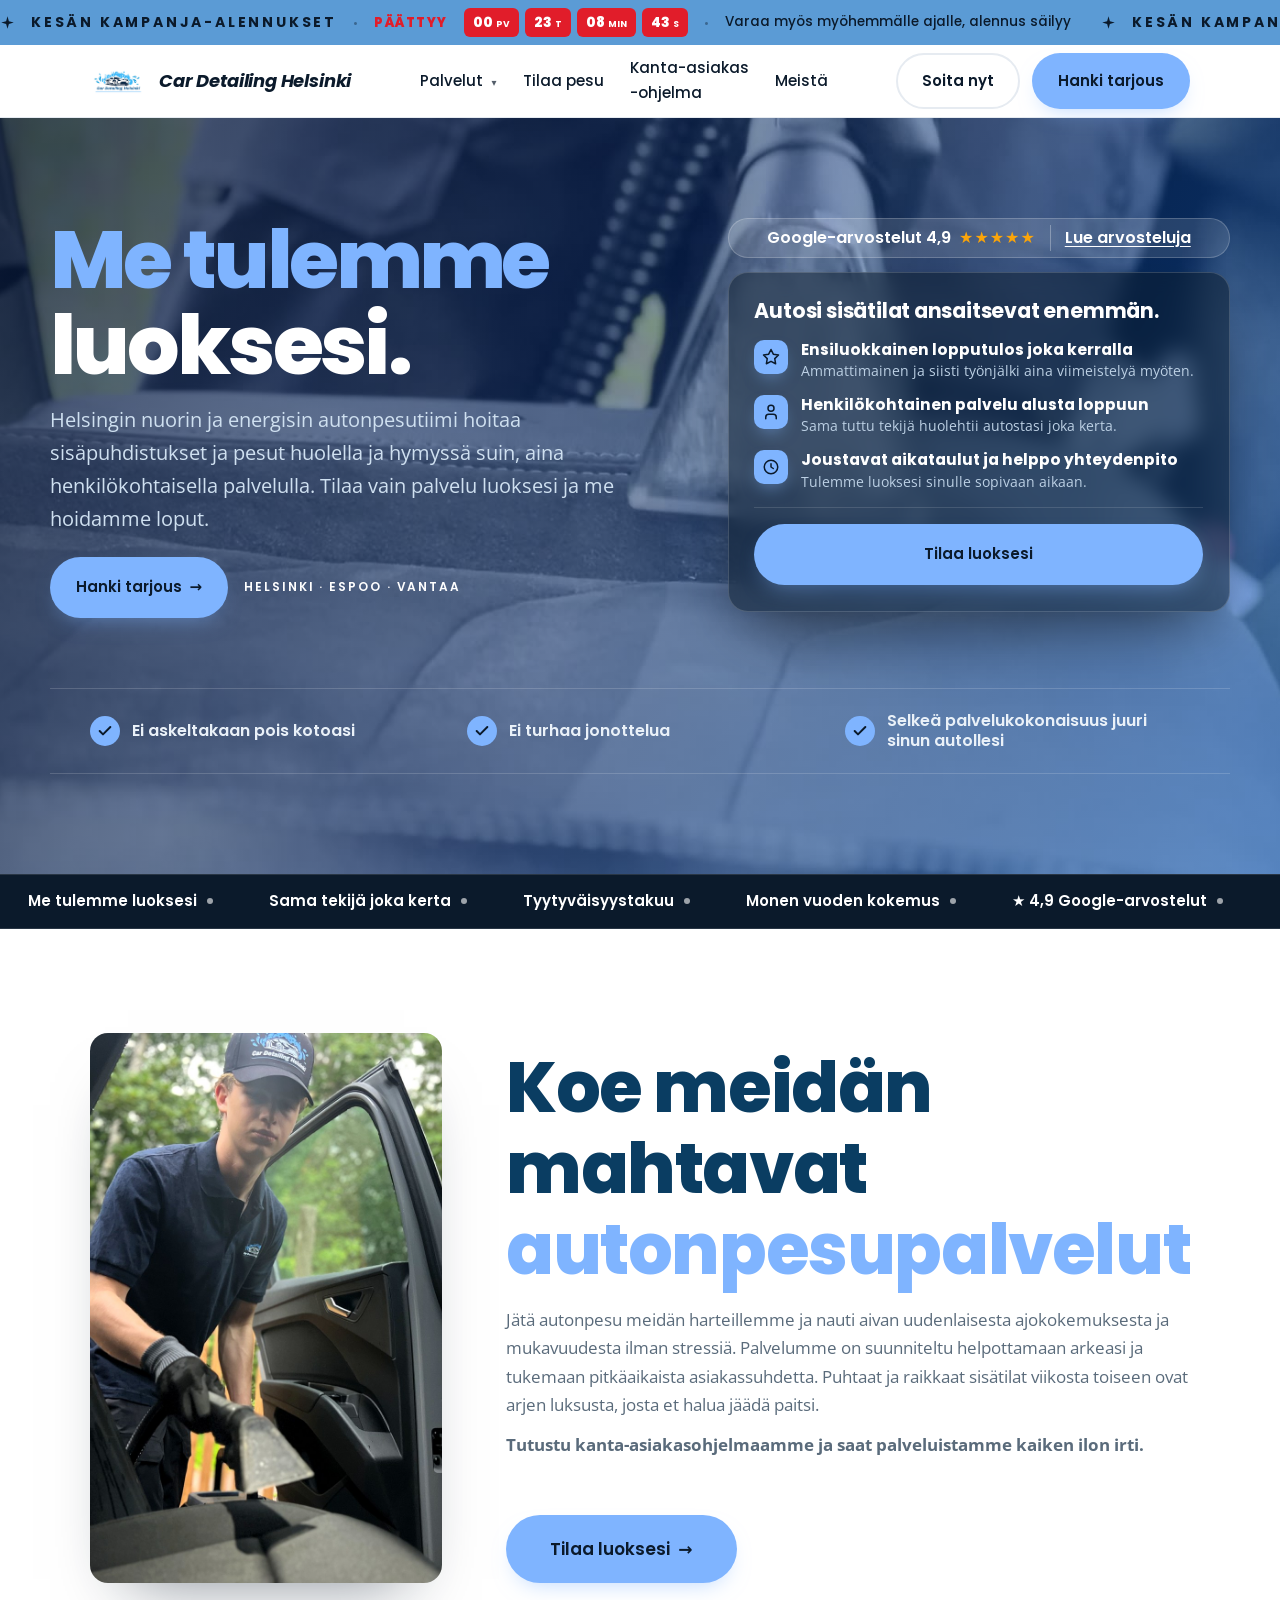
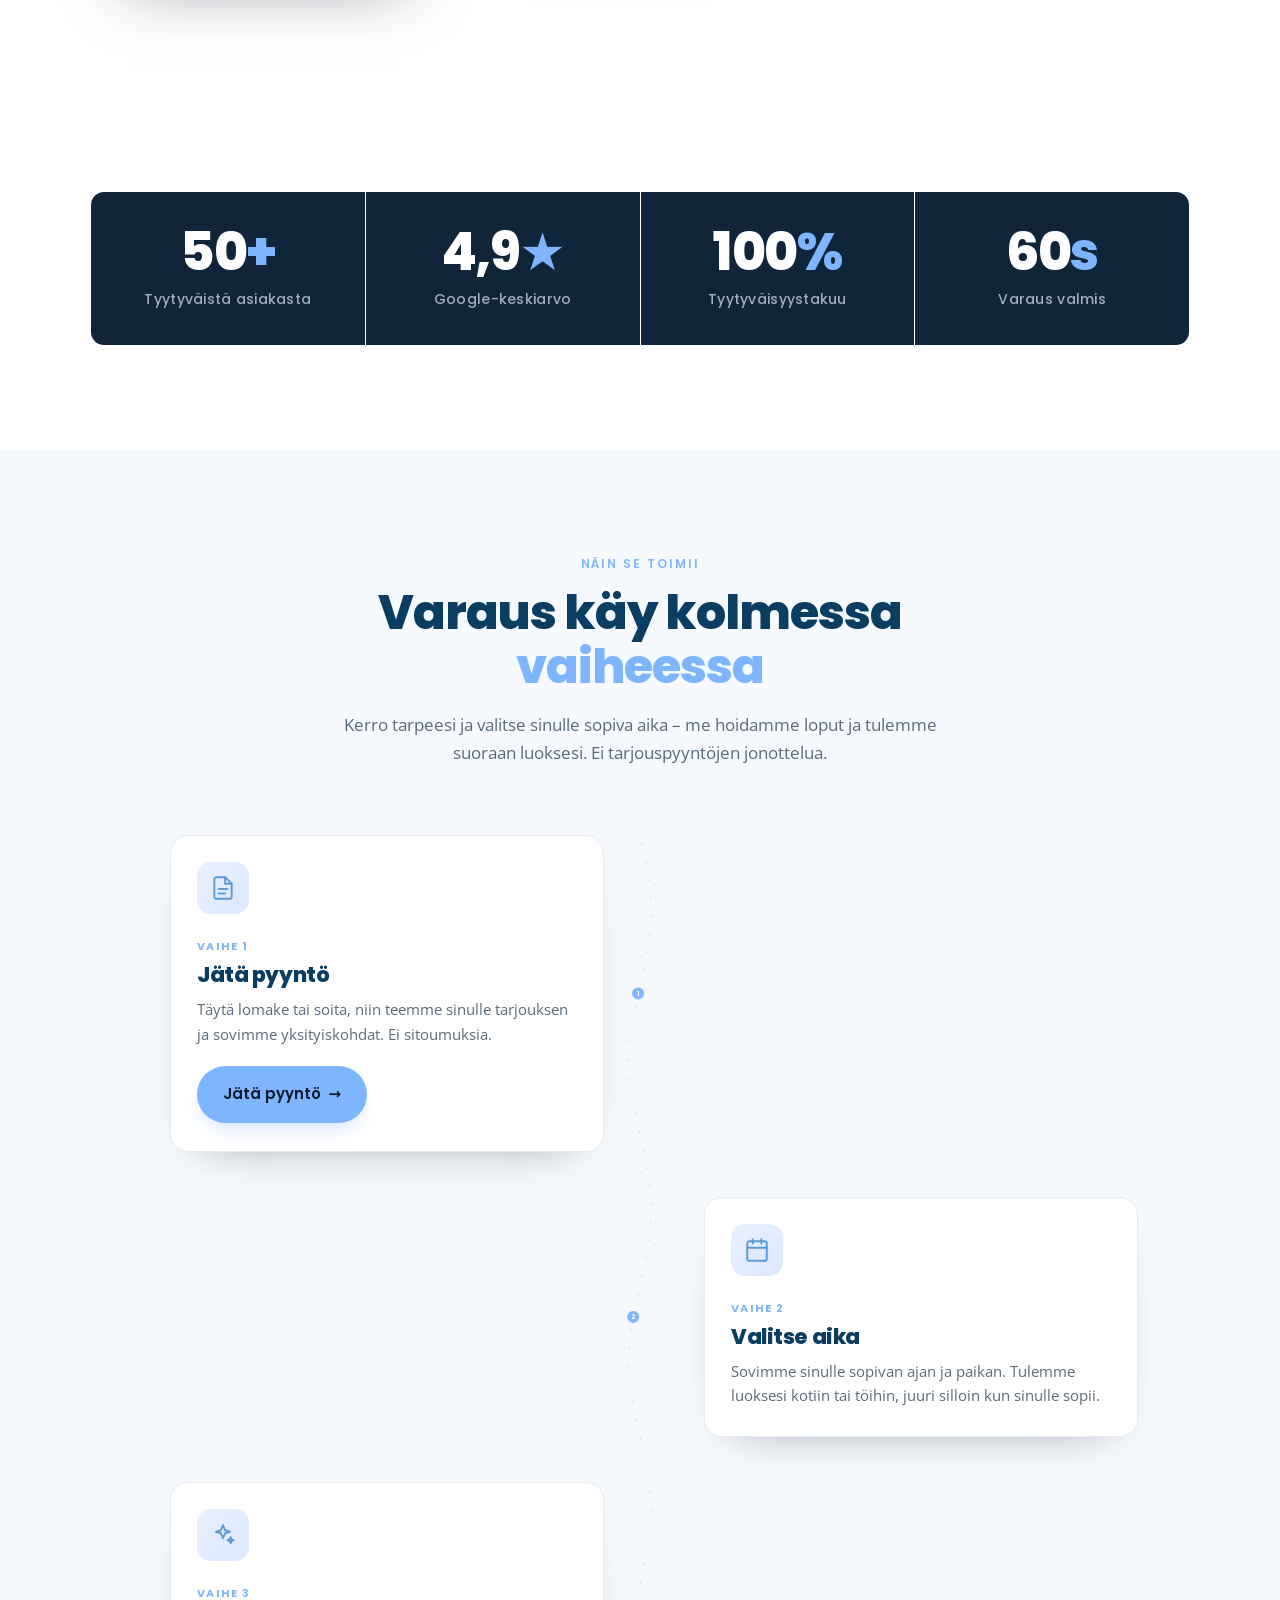
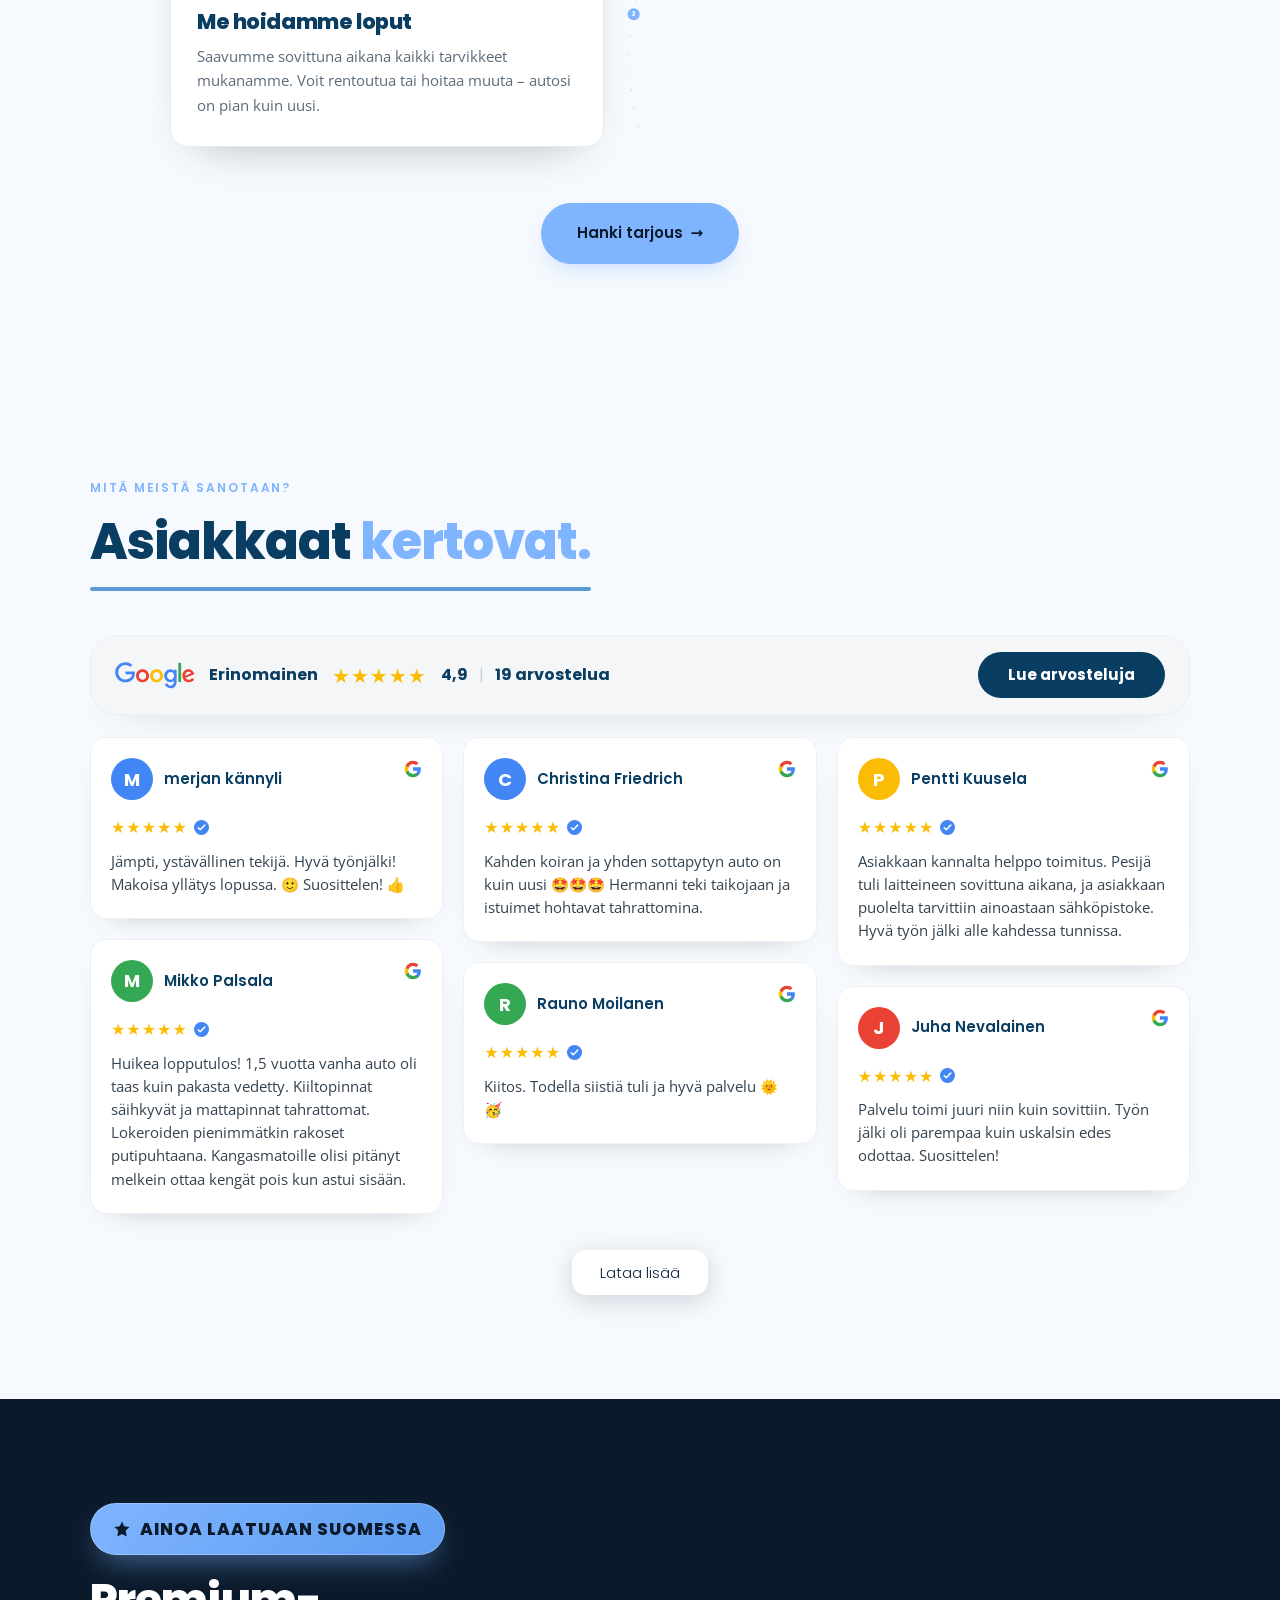
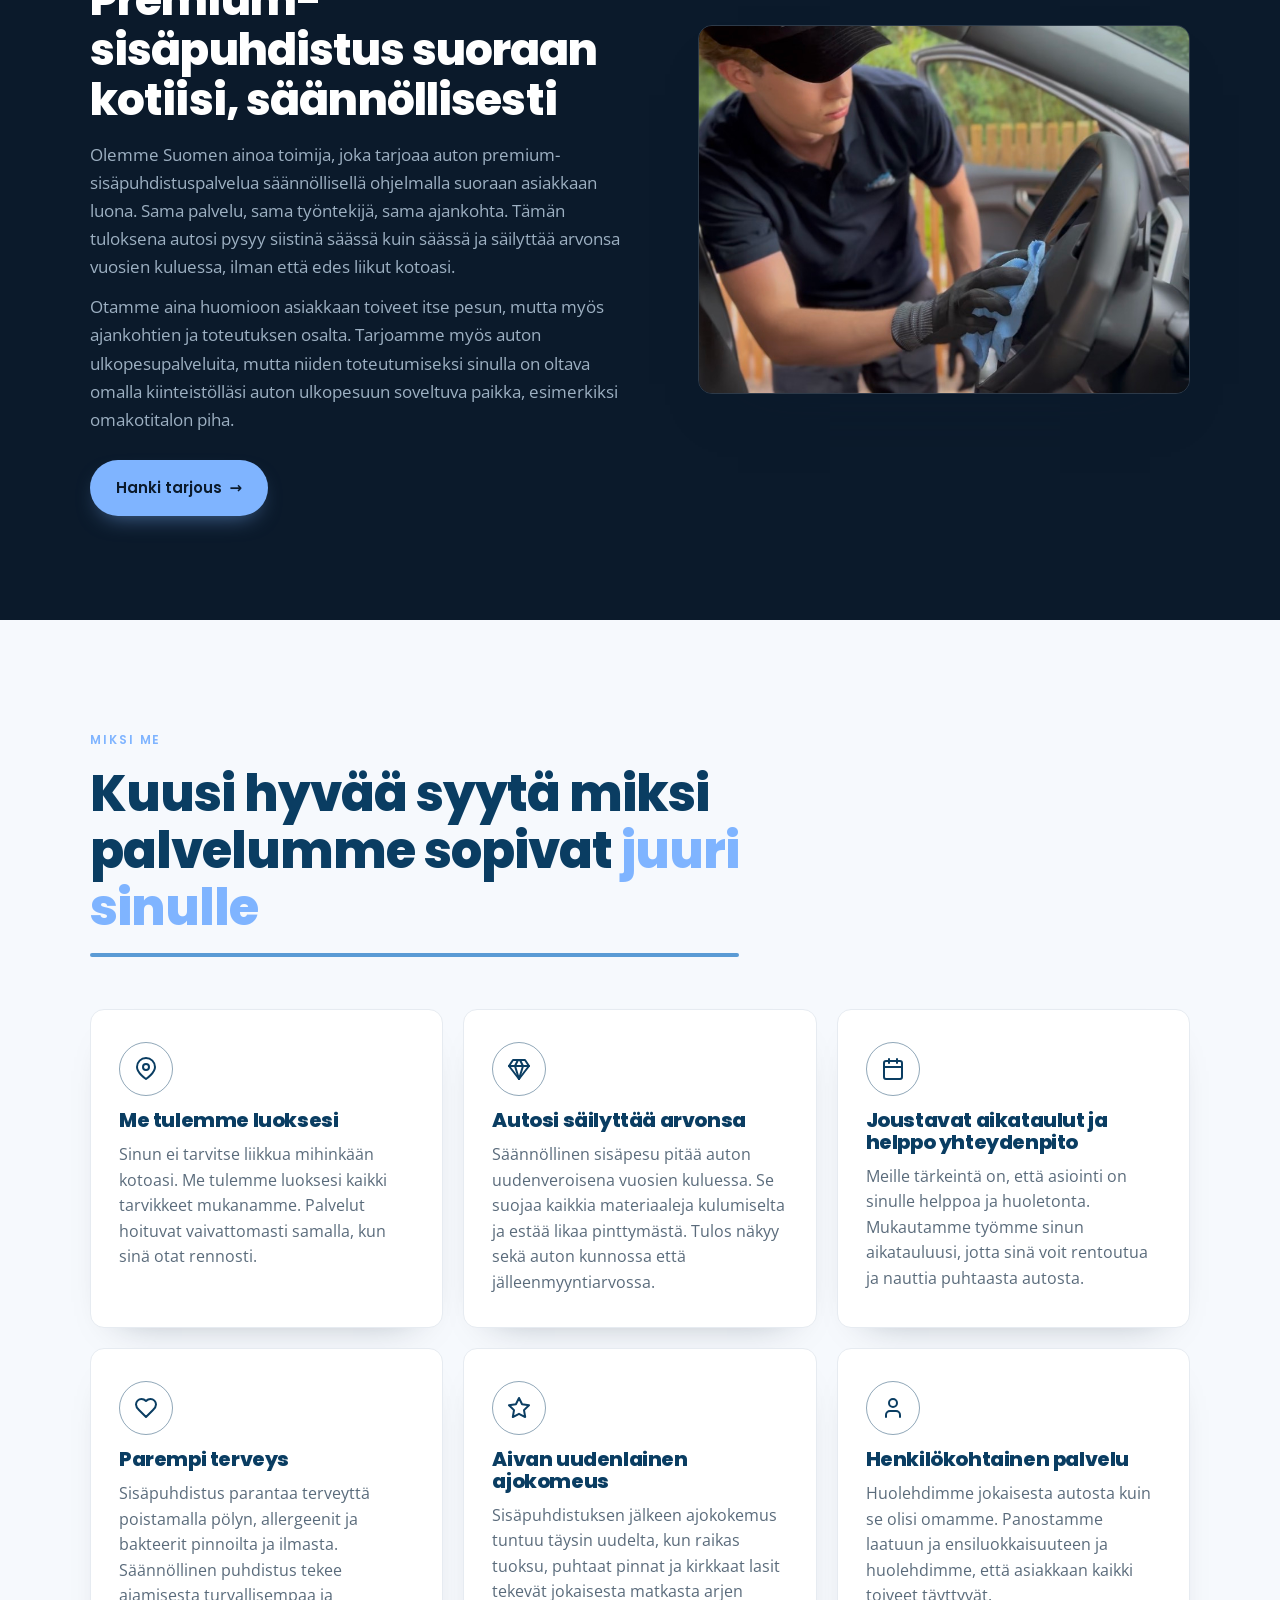
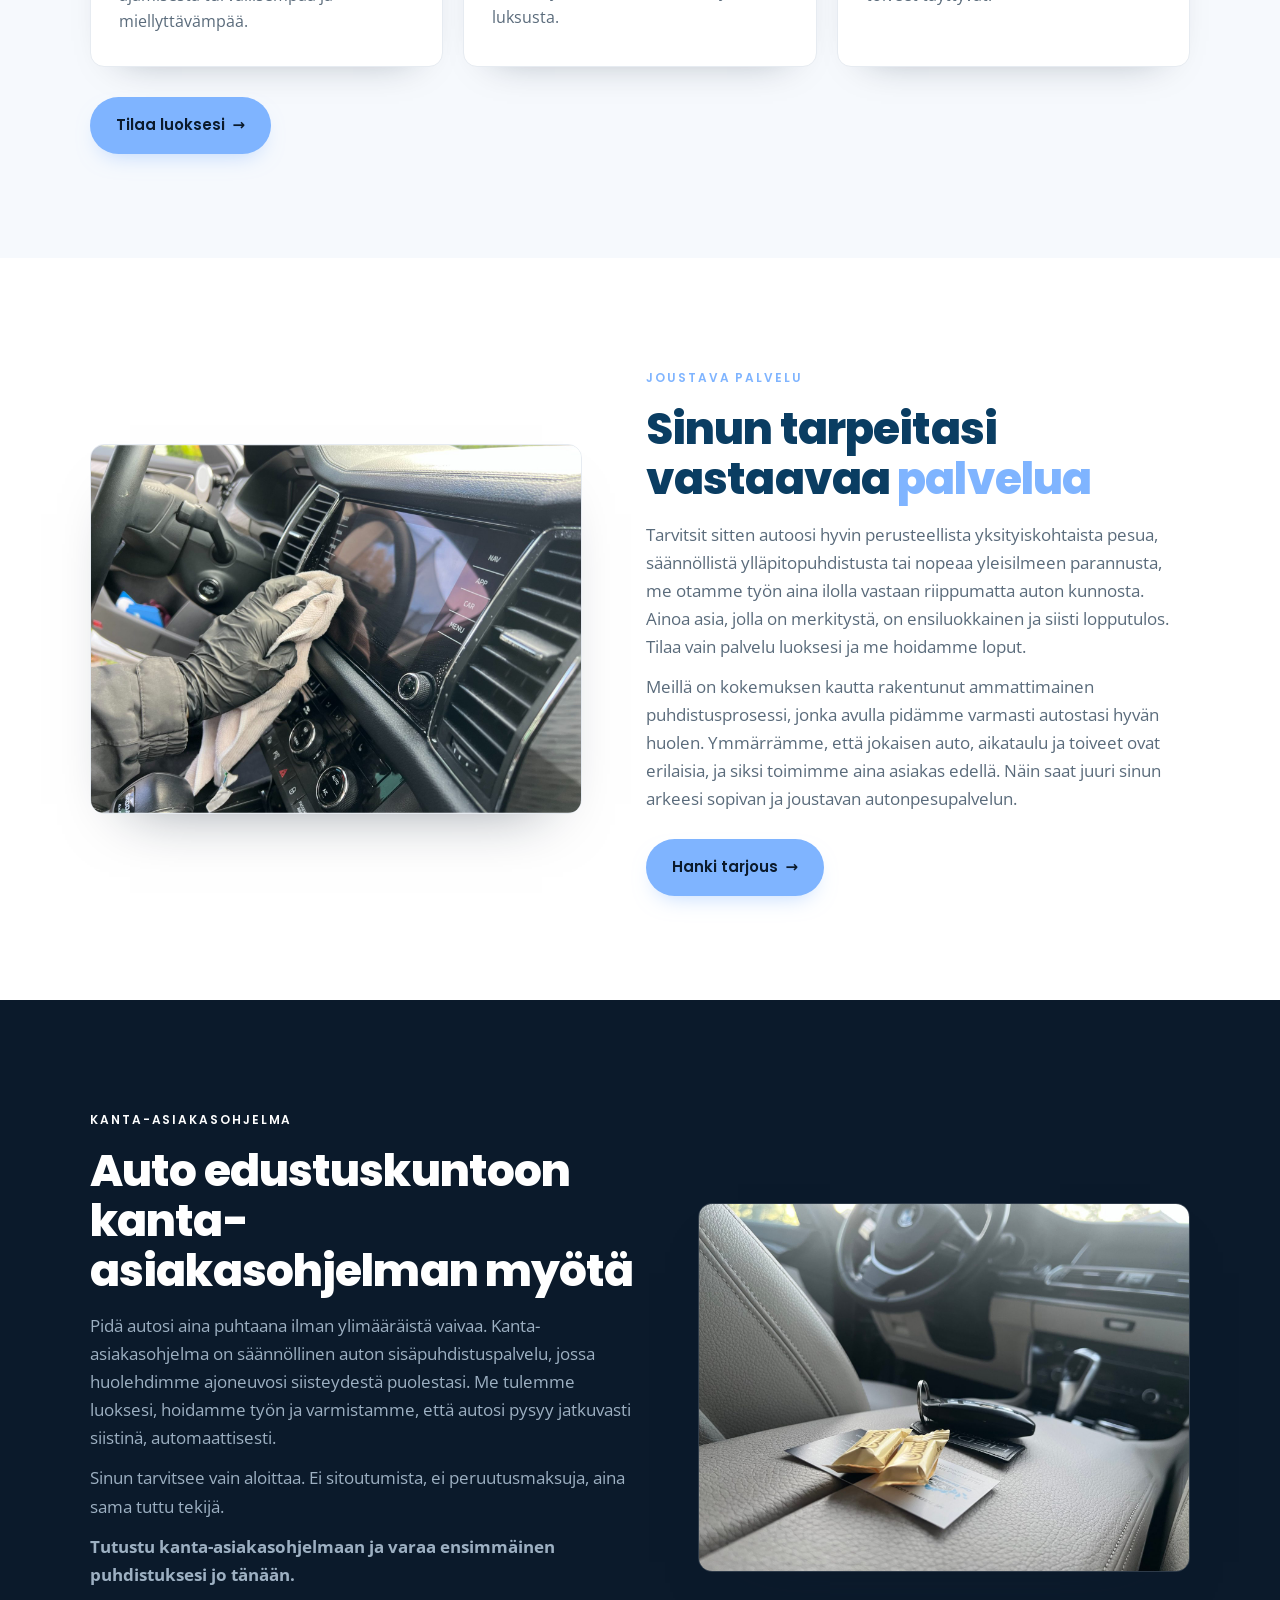
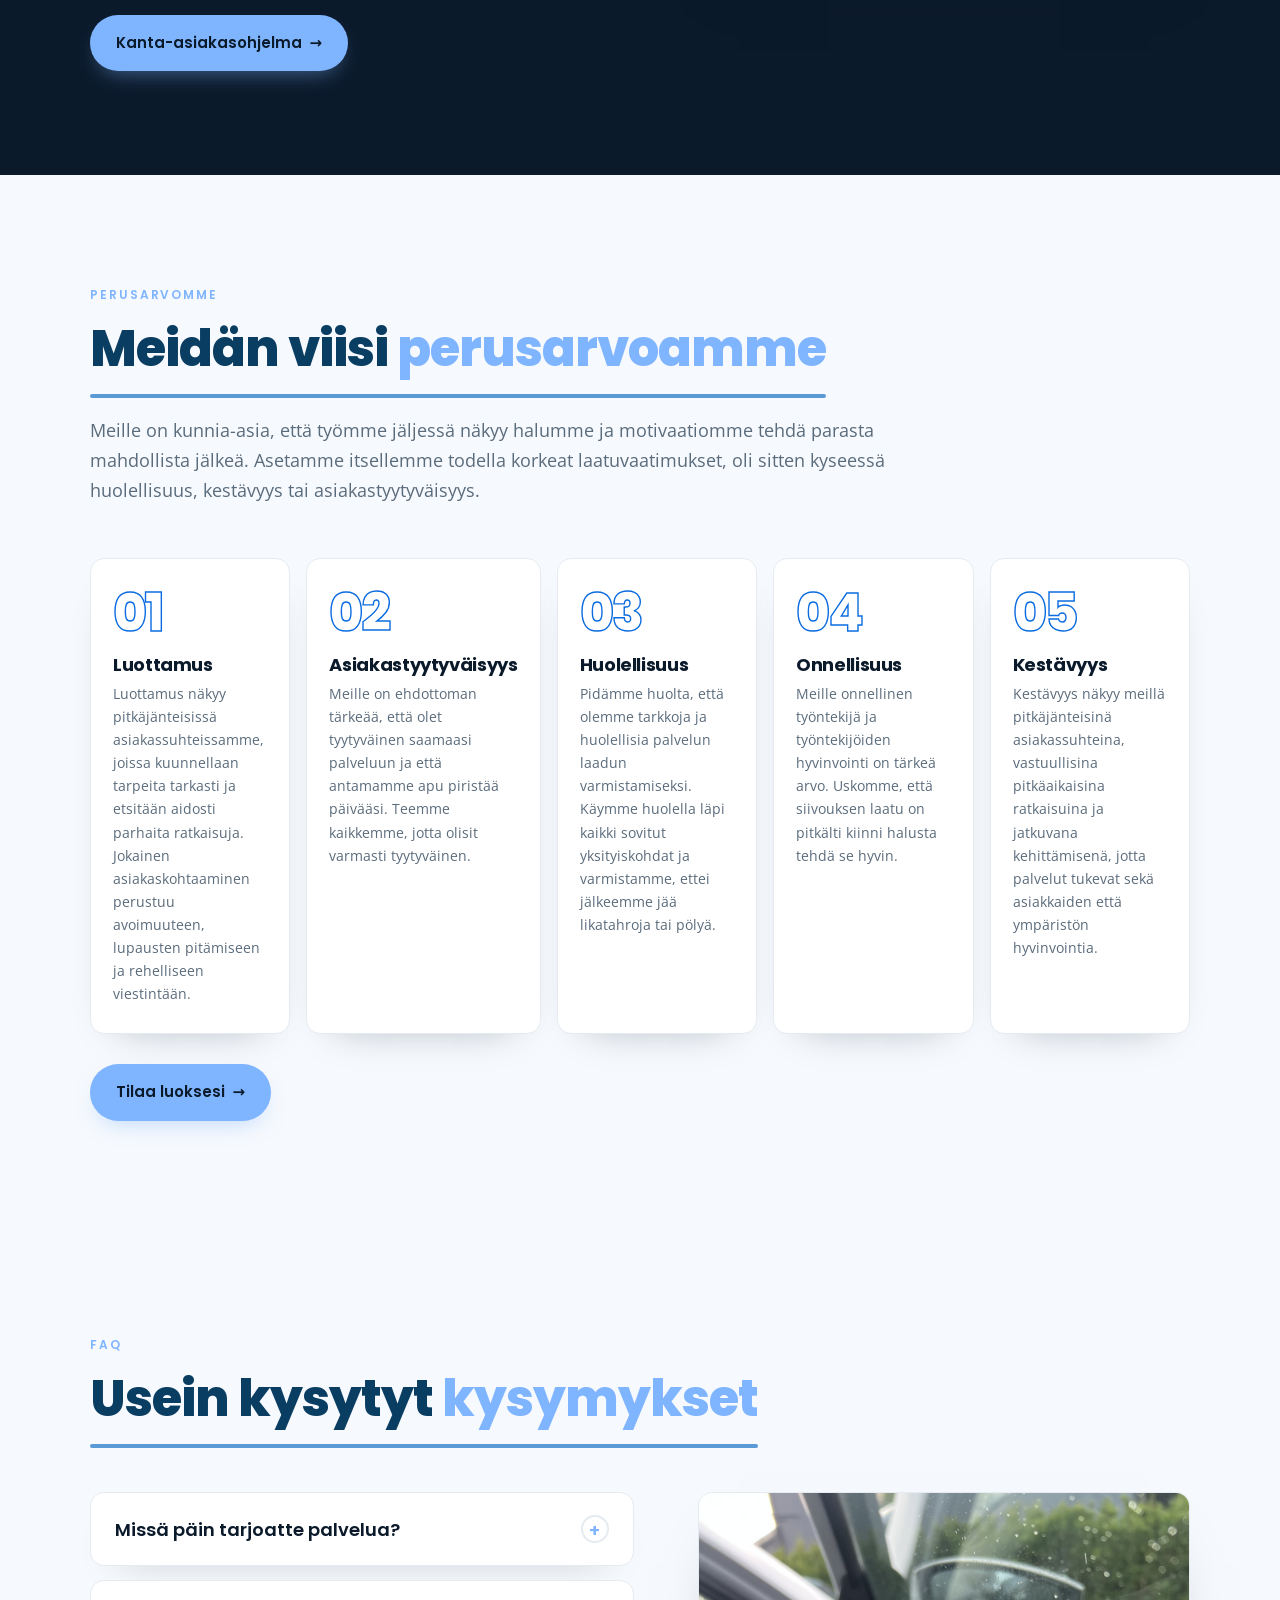
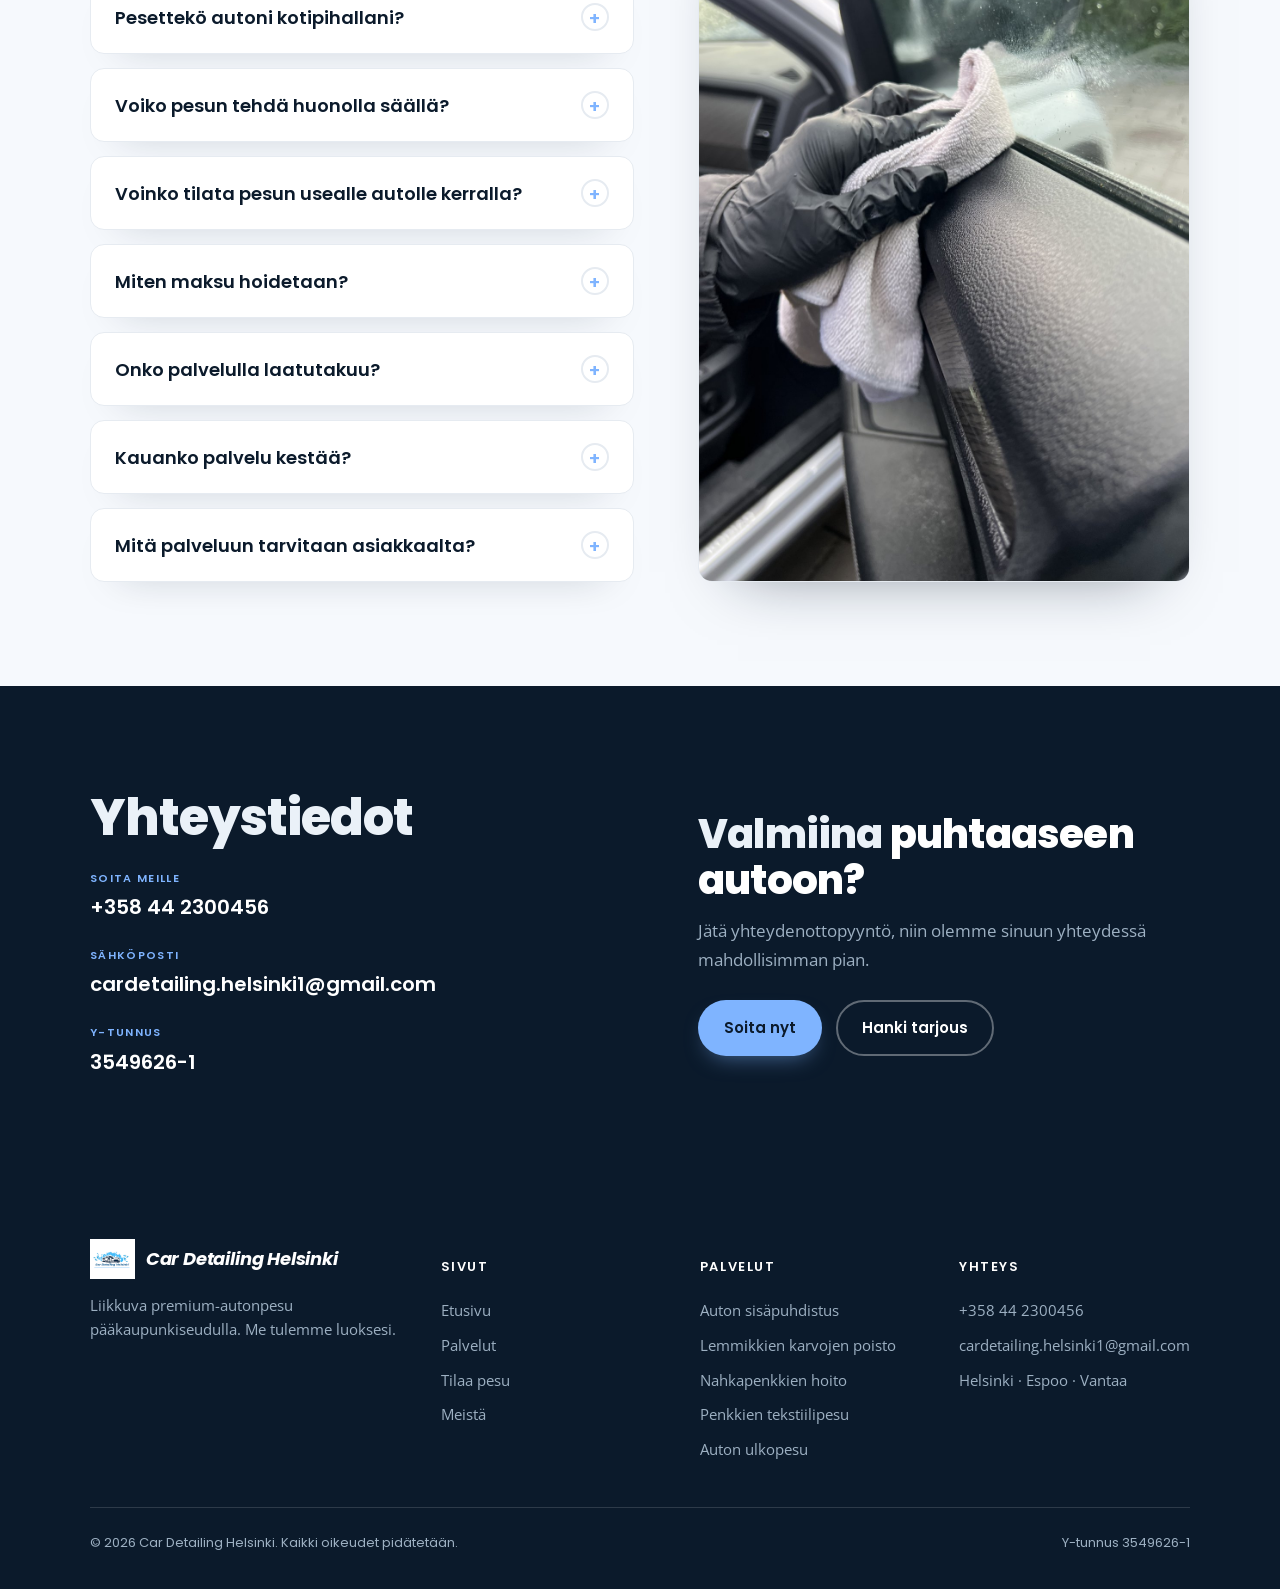
==== commit 062c802f: "Ylapalkki: rivita Kanta-asiakasohjelma-linkki kahdelle riville "Kanta-asiakasohjelma" on liian pitka" ====
--- a/index.html
+++ b/index.html
@@ -56,7 +56,7 @@
         </div>
       </div>
       <a class="link" href="tilaa-pesu.html">Tilaa pesu</a>
-      <a class="link" href="kanta-asiakasohjelma.html">Kanta-asiakasohjelma</a>
+      <a class="link" href="kanta-asiakasohjelma.html">Kanta-asiakas<br>-ohjelma</a>
       <a class="link" href="meista.html">Meistä</a>
       
     </nav>
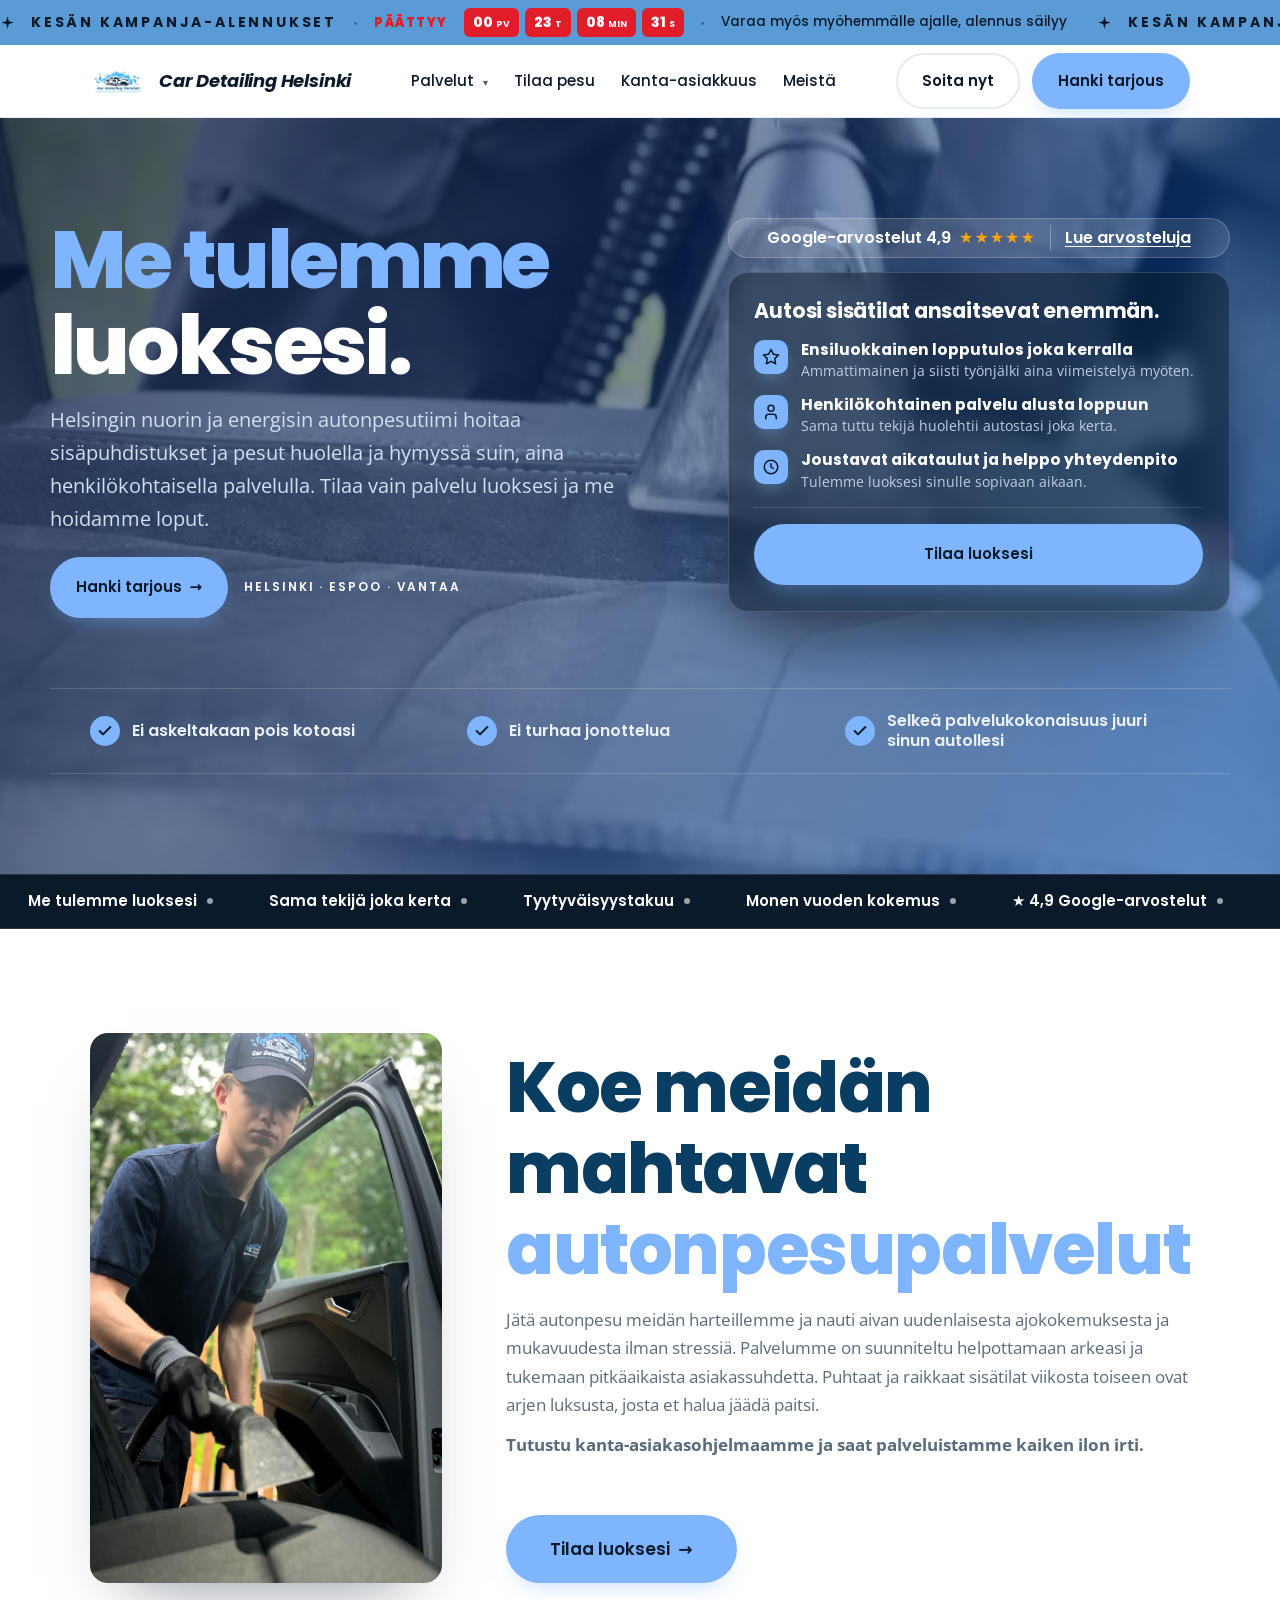
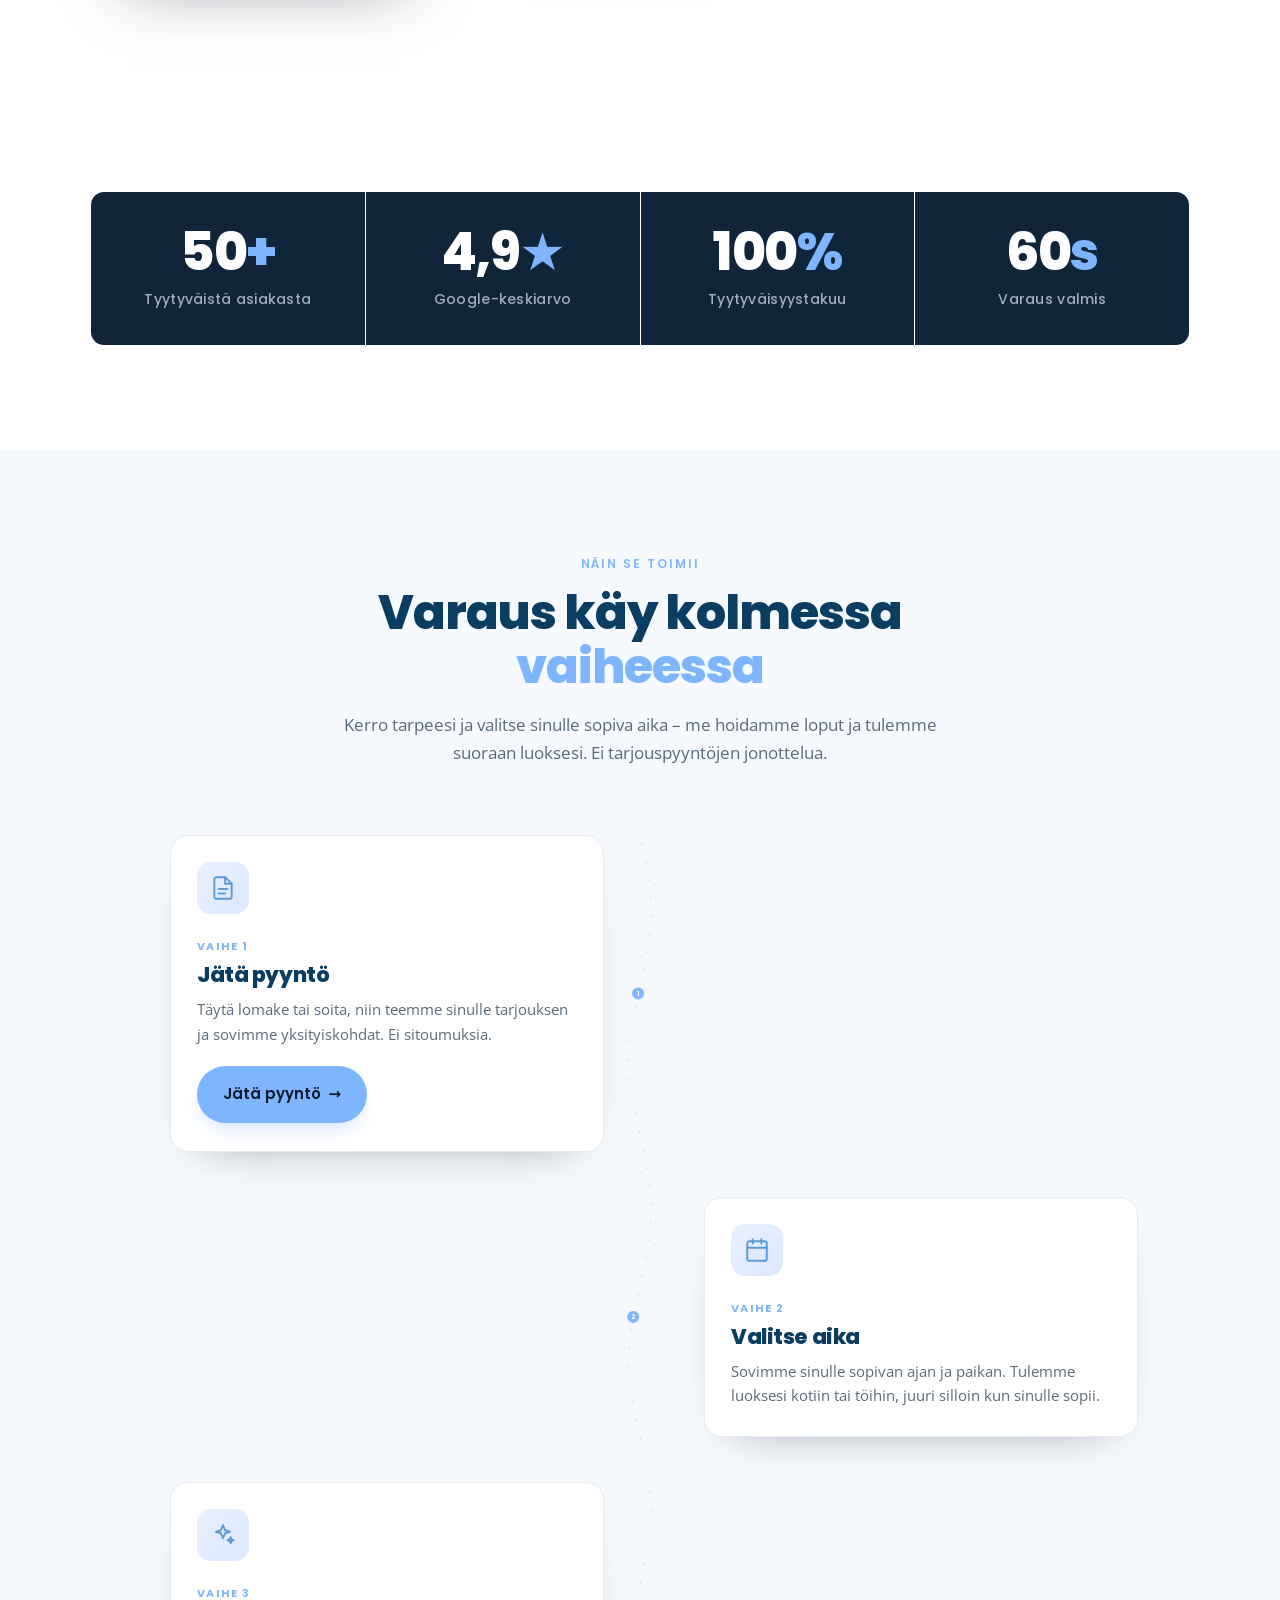
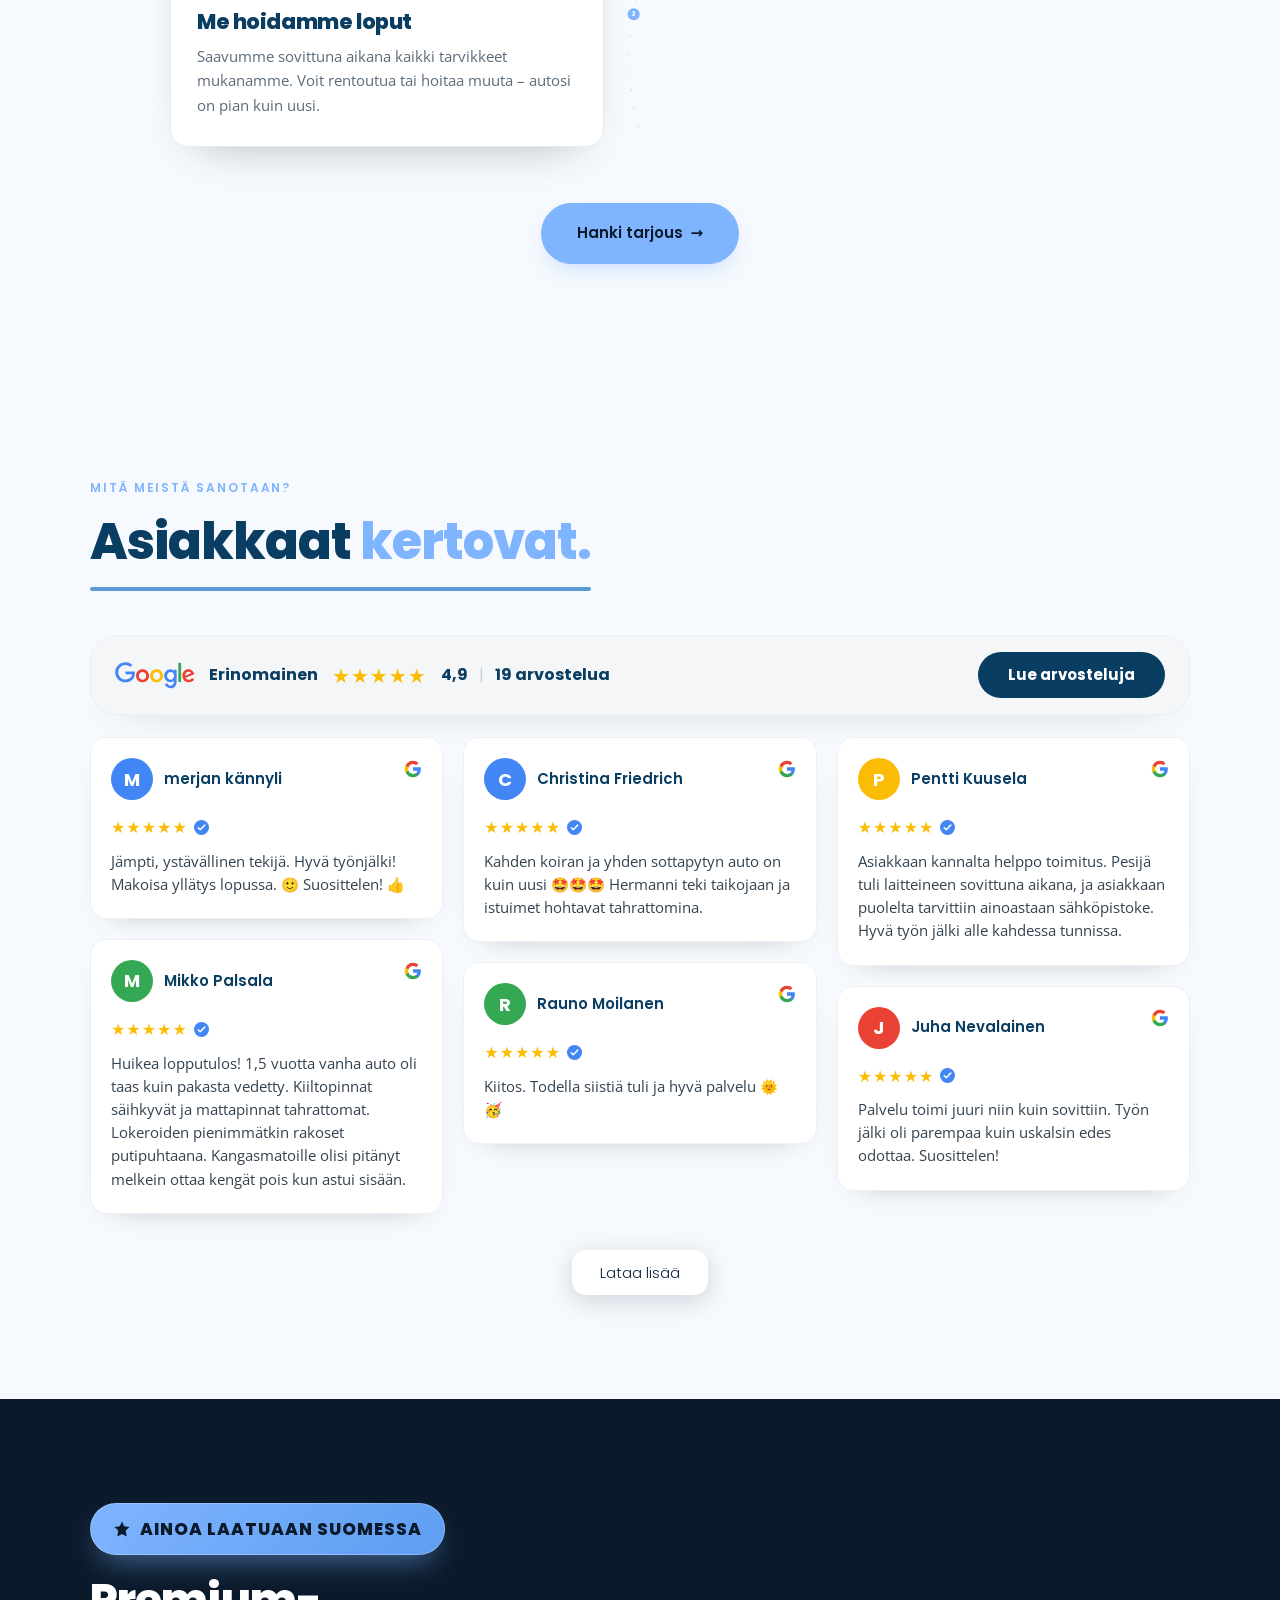
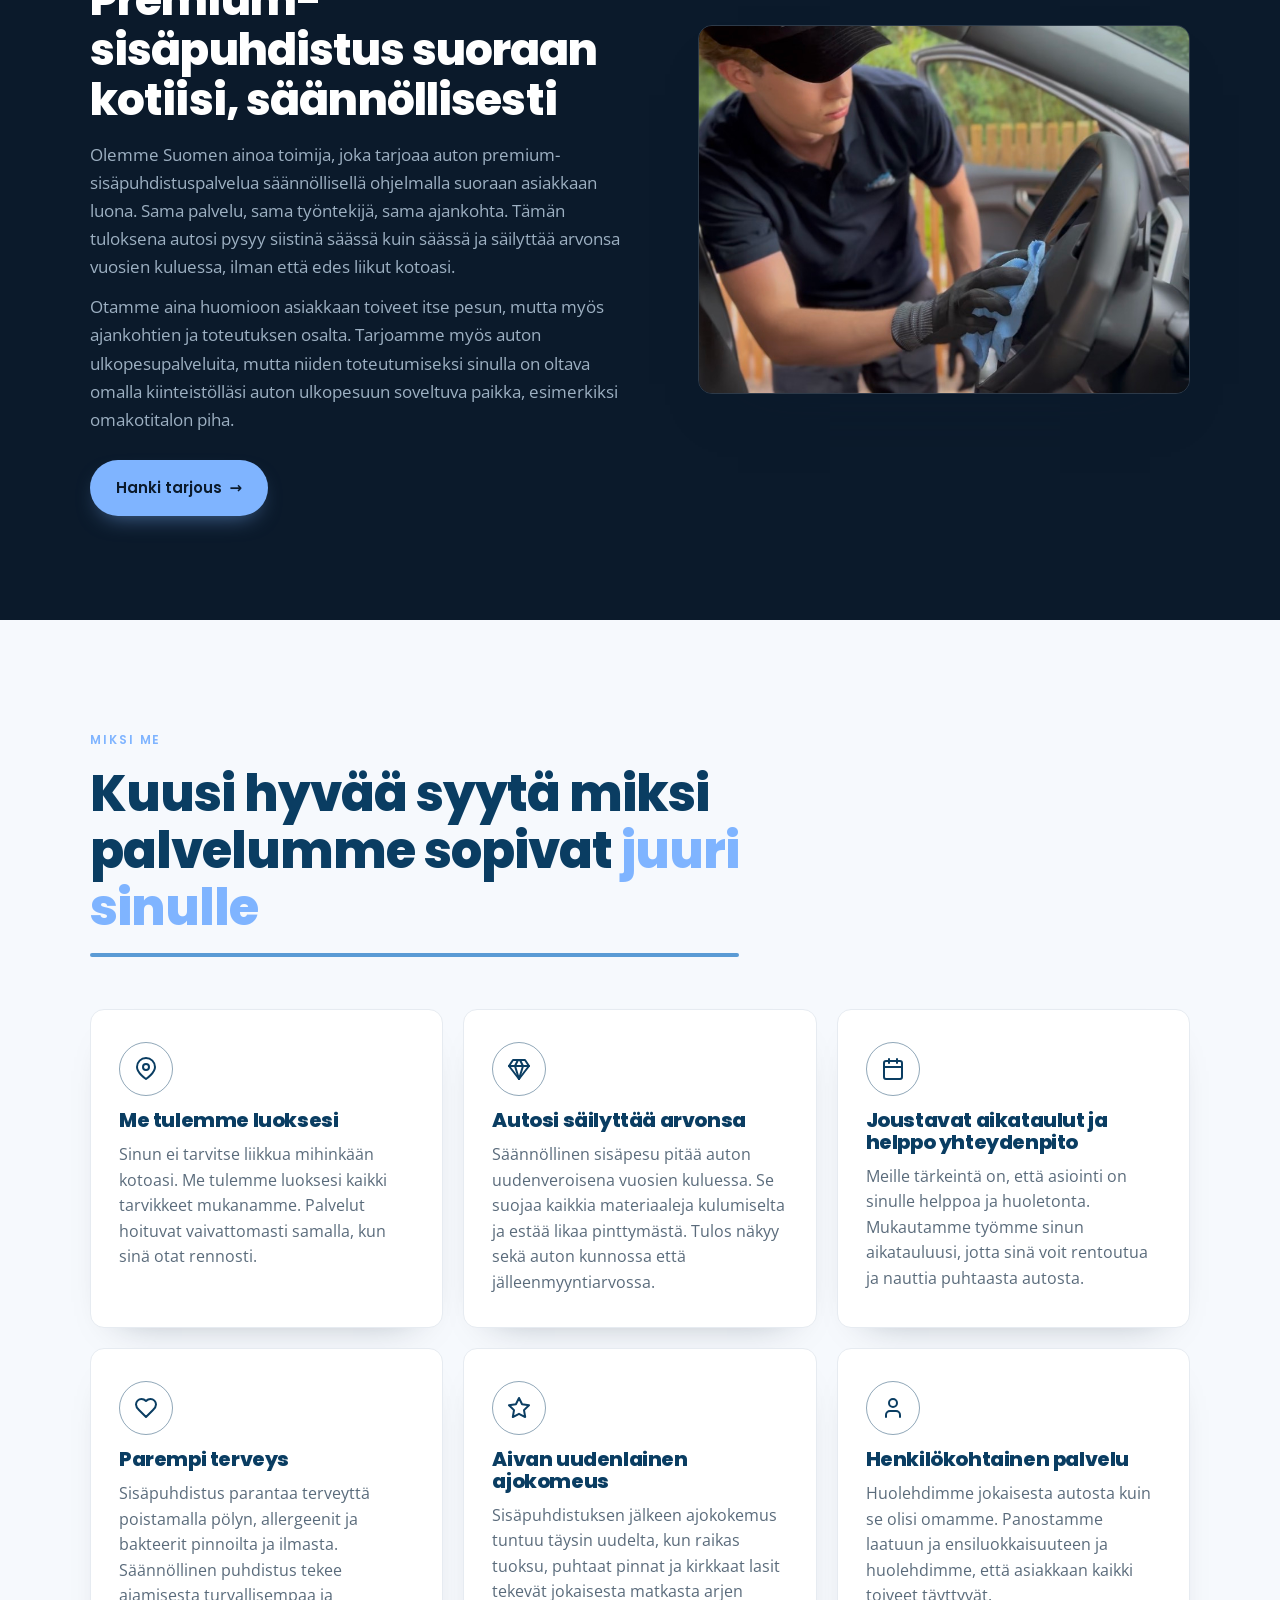
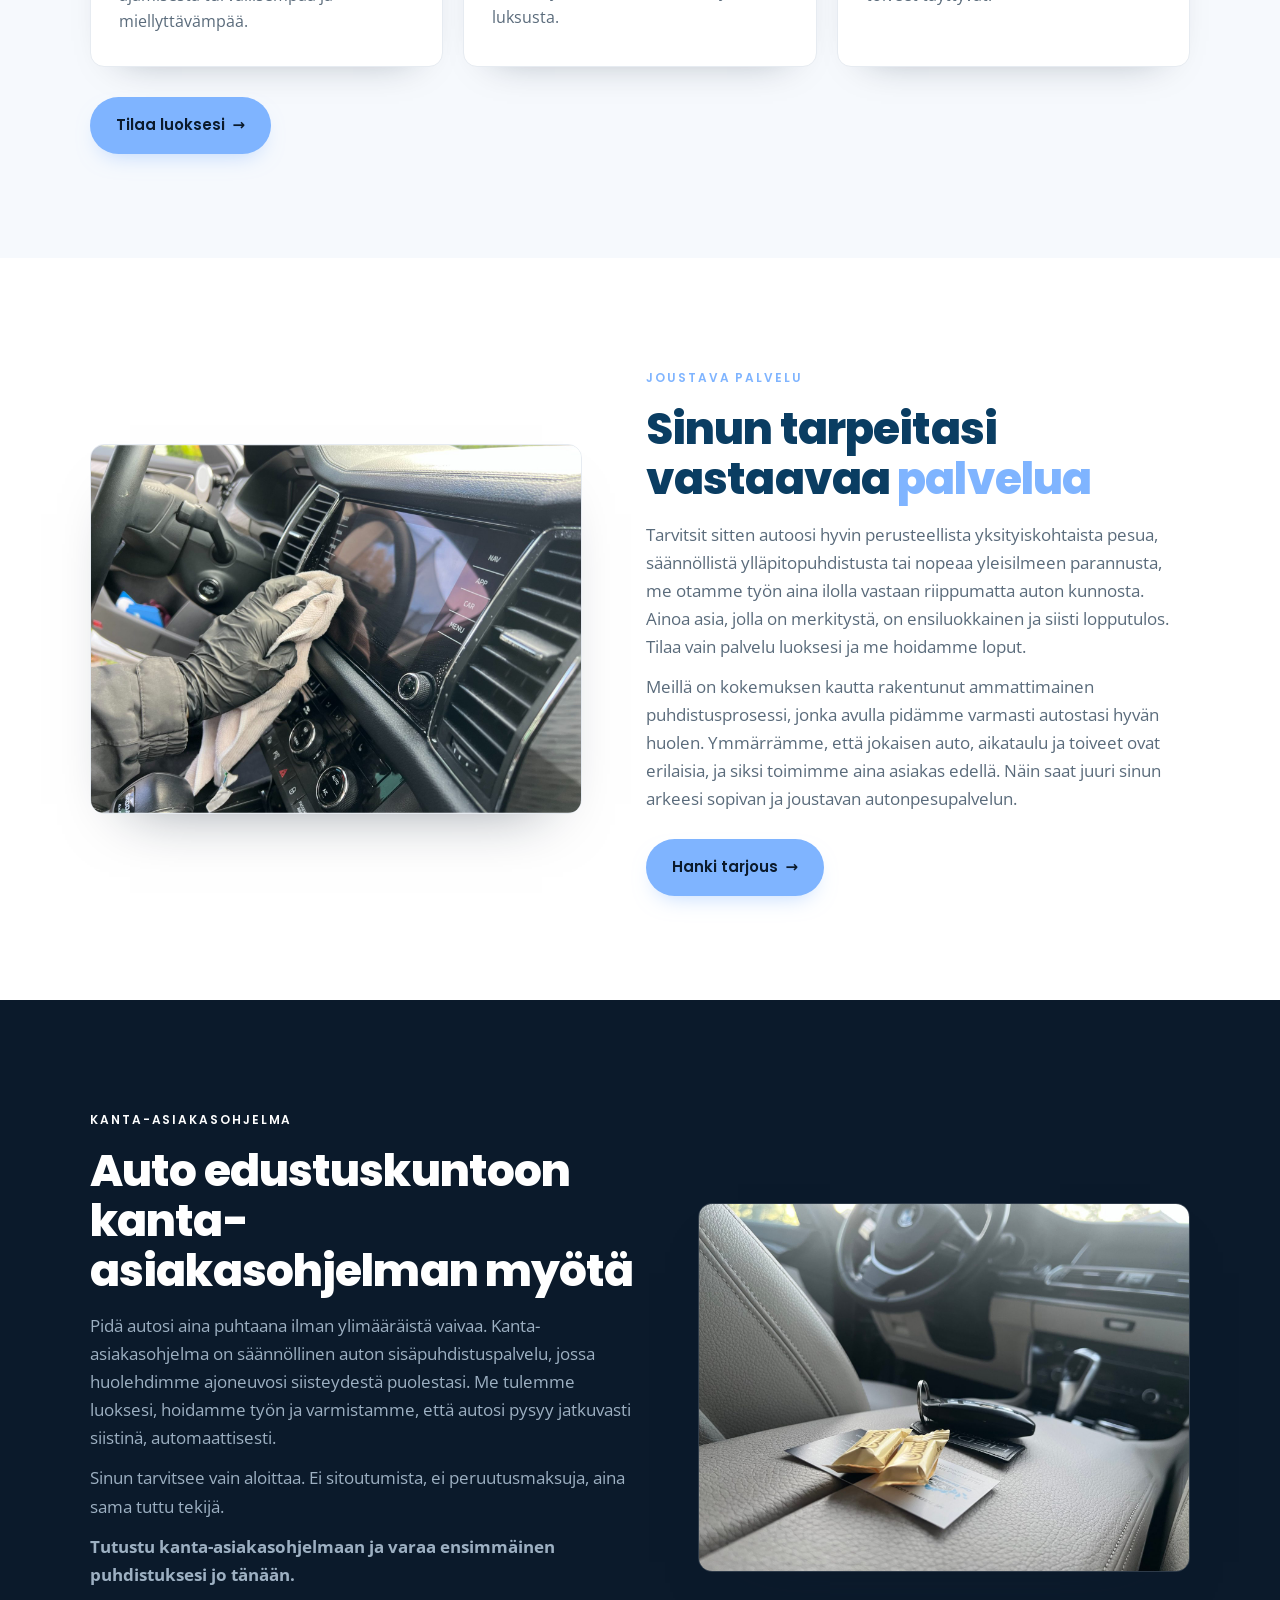
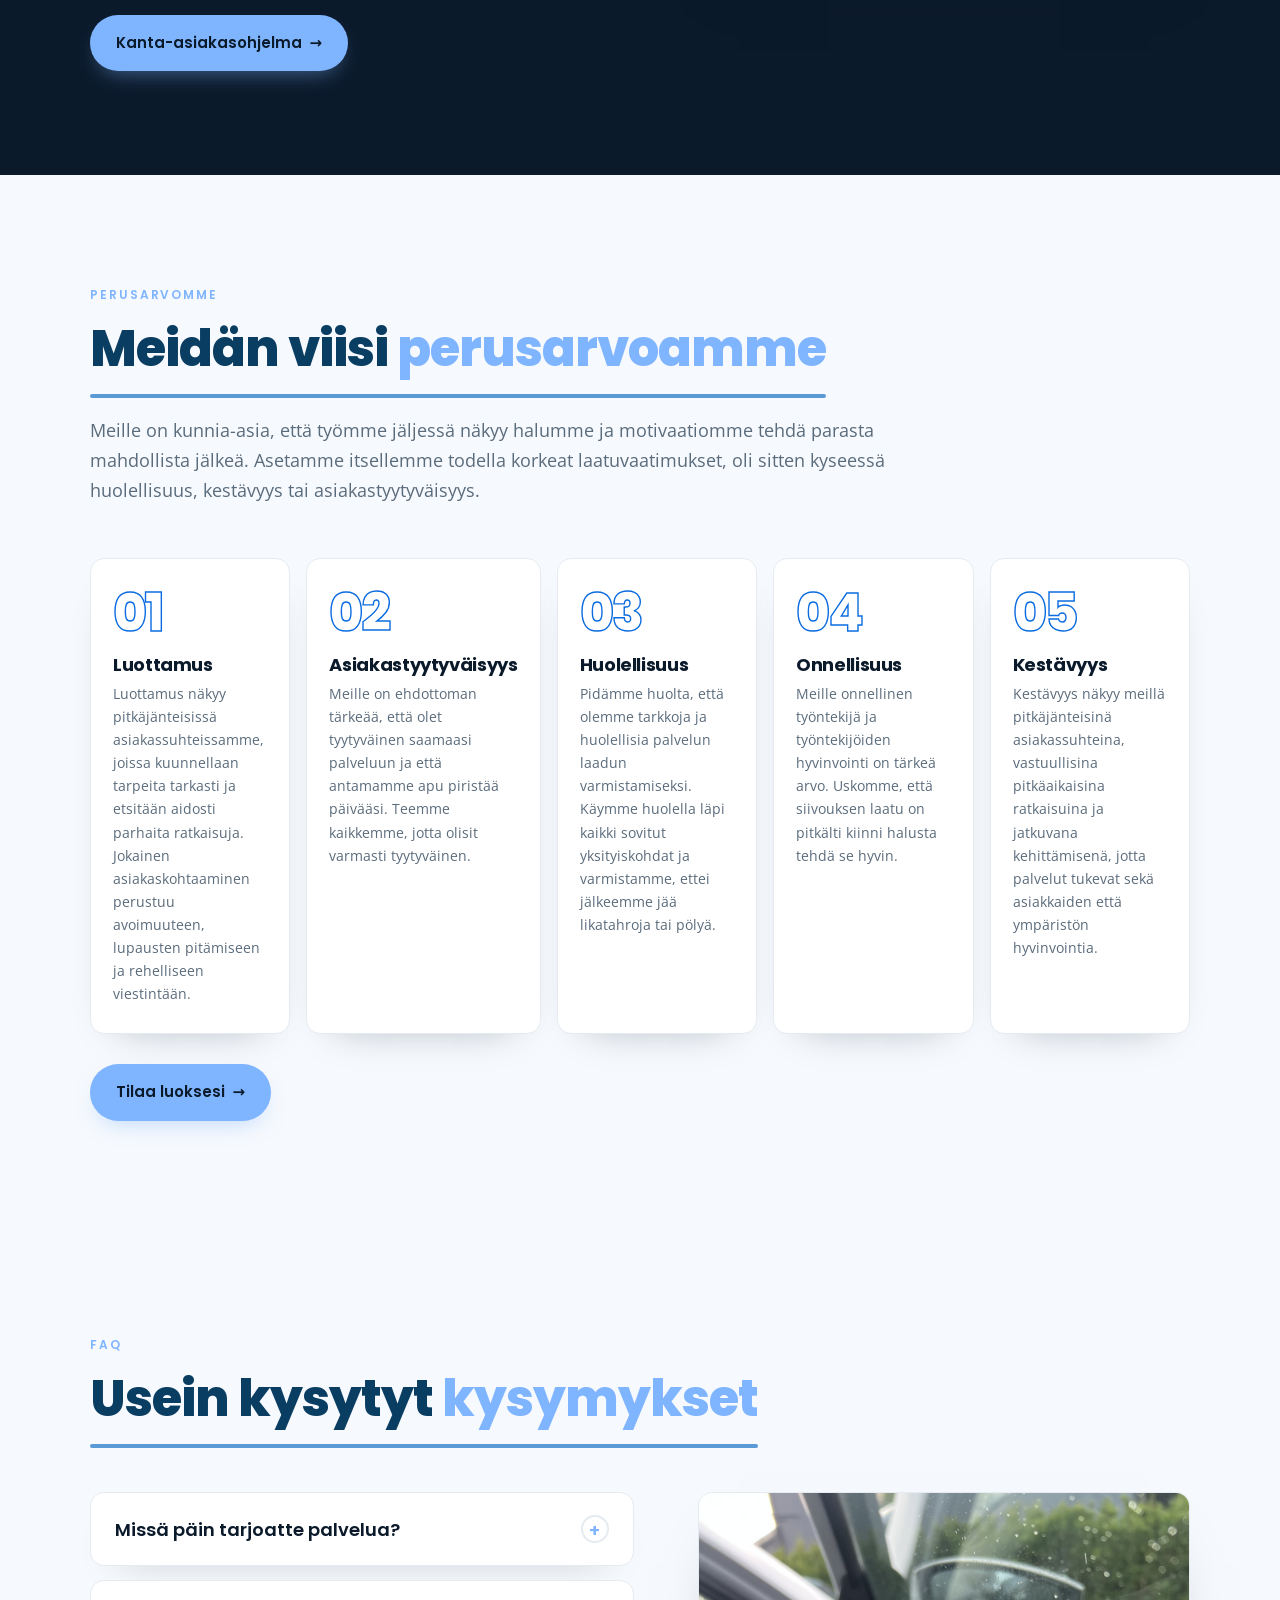
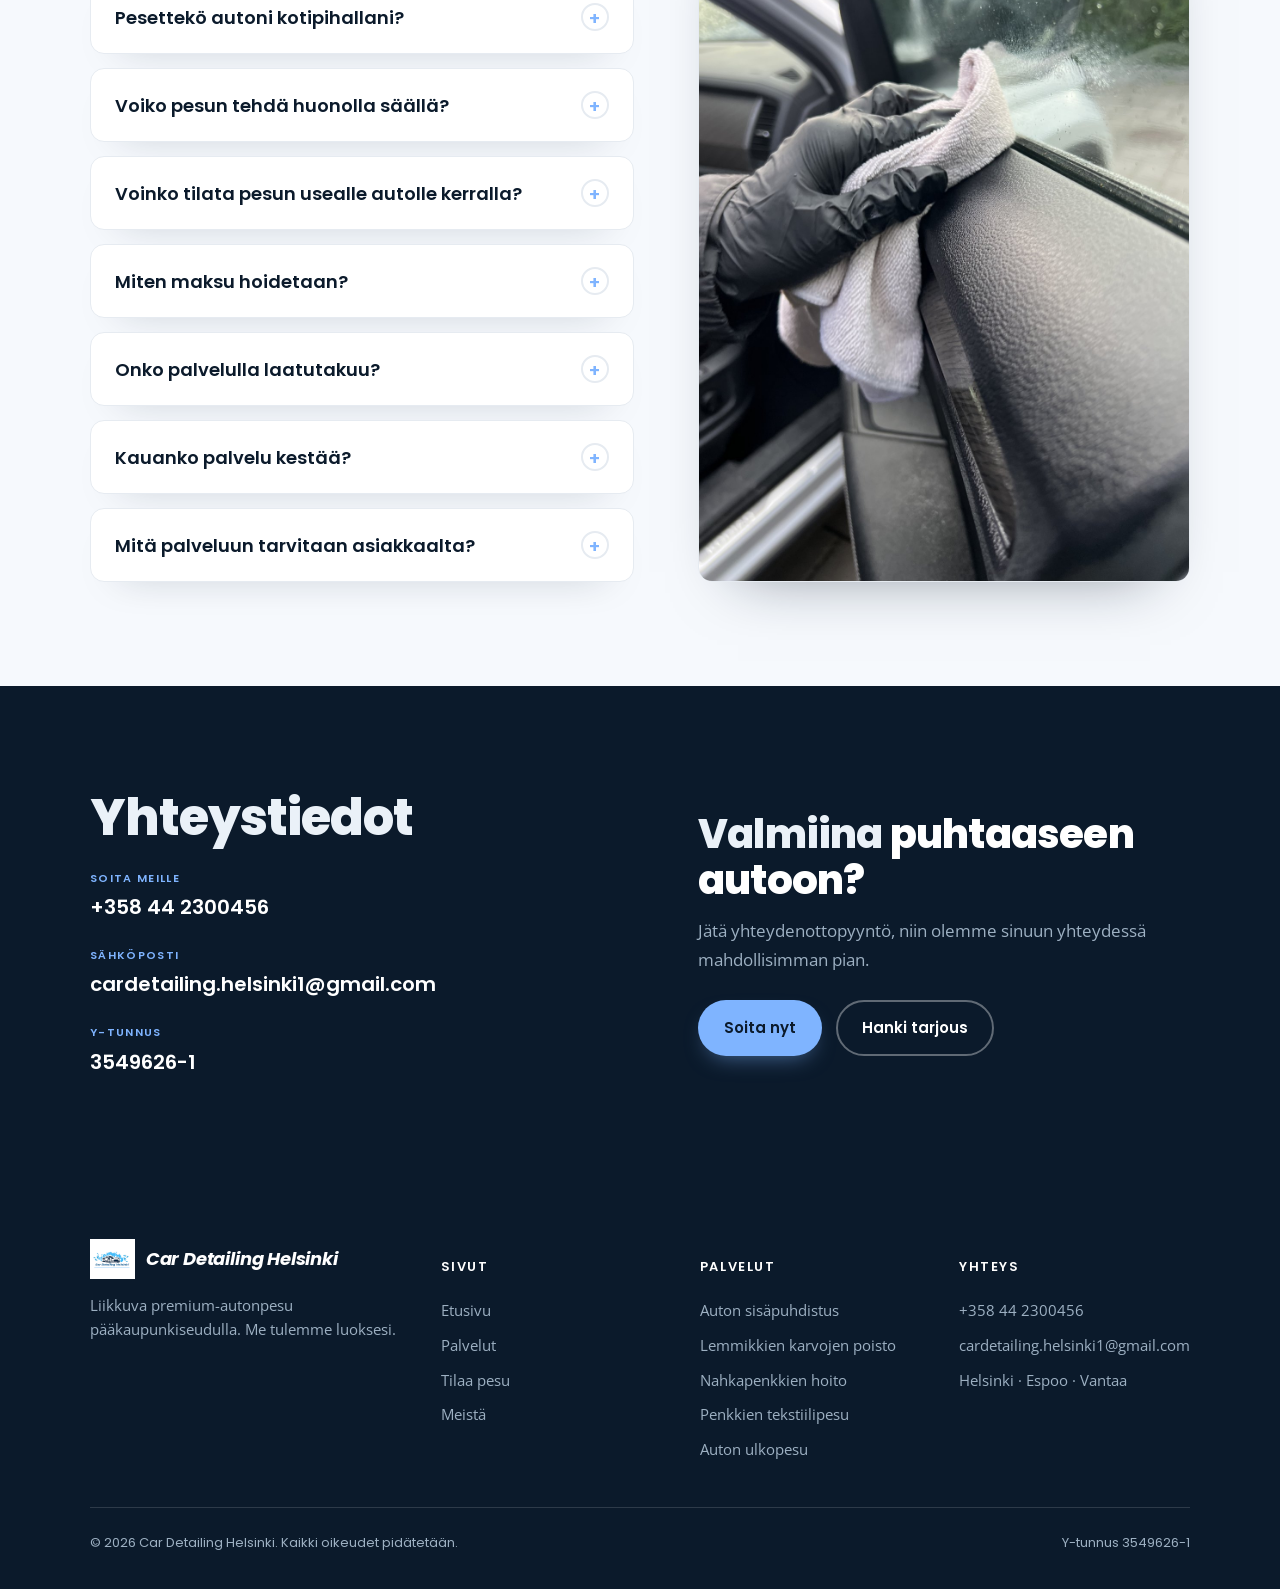
==== commit ff0455fa: "Ylapalkki: nimea Kanta-asiakasohjelma-linkki muotoon Kanta-asiakkuus (yksi rivi)" ====
--- a/index.html
+++ b/index.html
@@ -56,7 +56,7 @@
         </div>
       </div>
       <a class="link" href="tilaa-pesu.html">Tilaa pesu</a>
-      <a class="link" href="kanta-asiakasohjelma.html">Kanta-asiakas<br>-ohjelma</a>
+      <a class="link" href="kanta-asiakasohjelma.html">Kanta-asiakkuus</a>
       <a class="link" href="meista.html">Meistä</a>
       
     </nav>
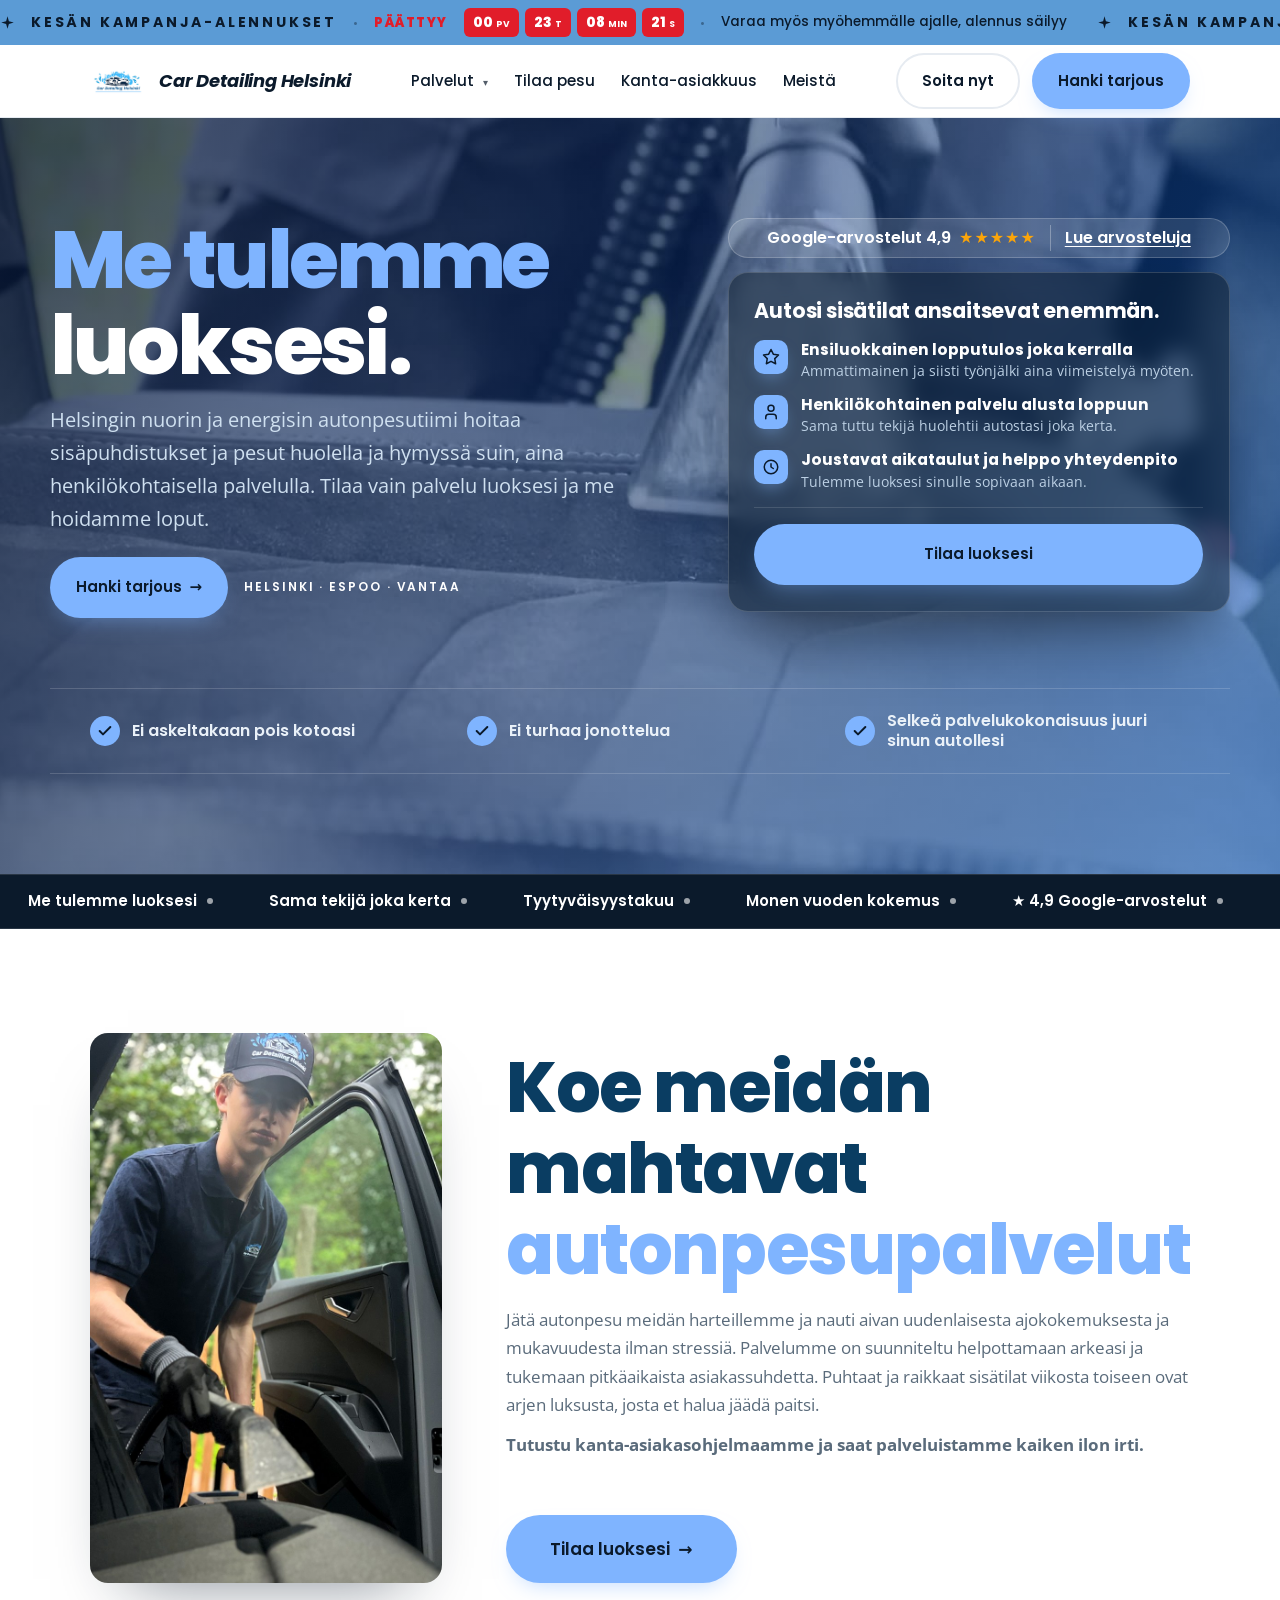
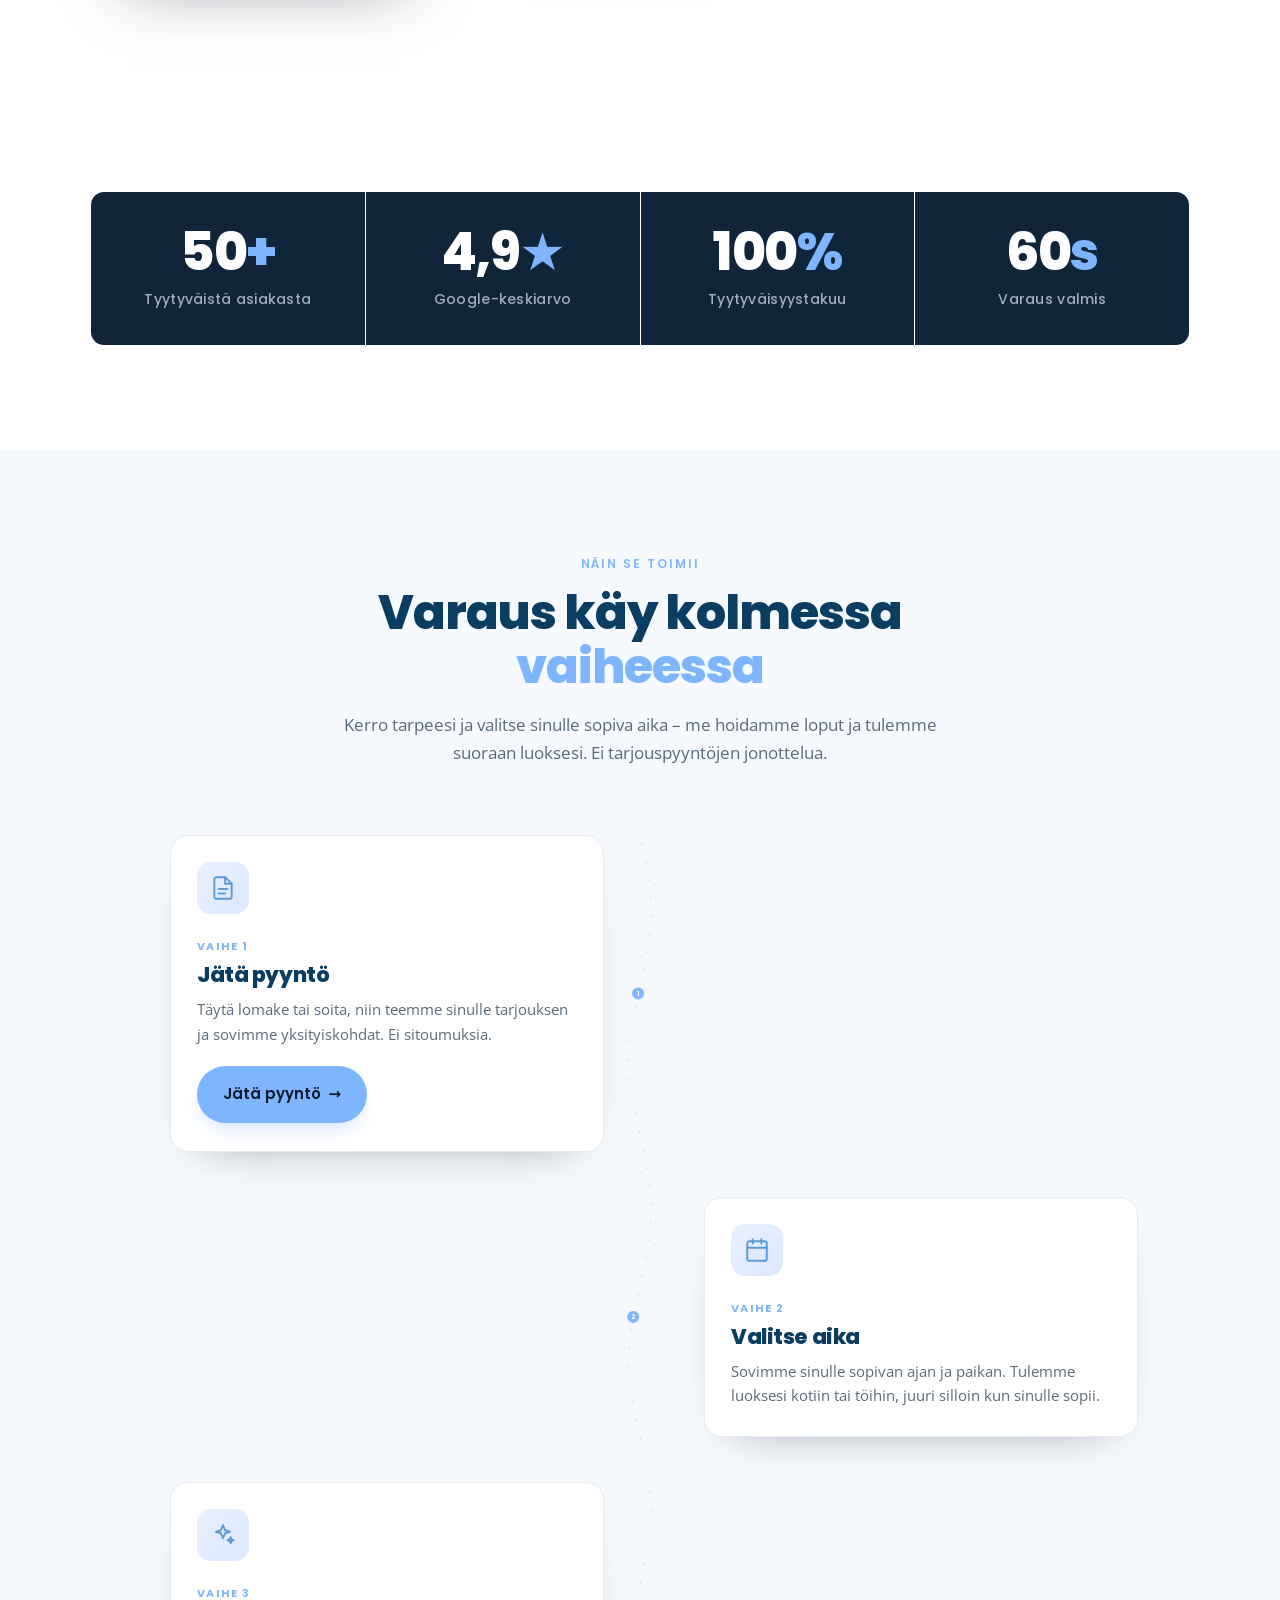
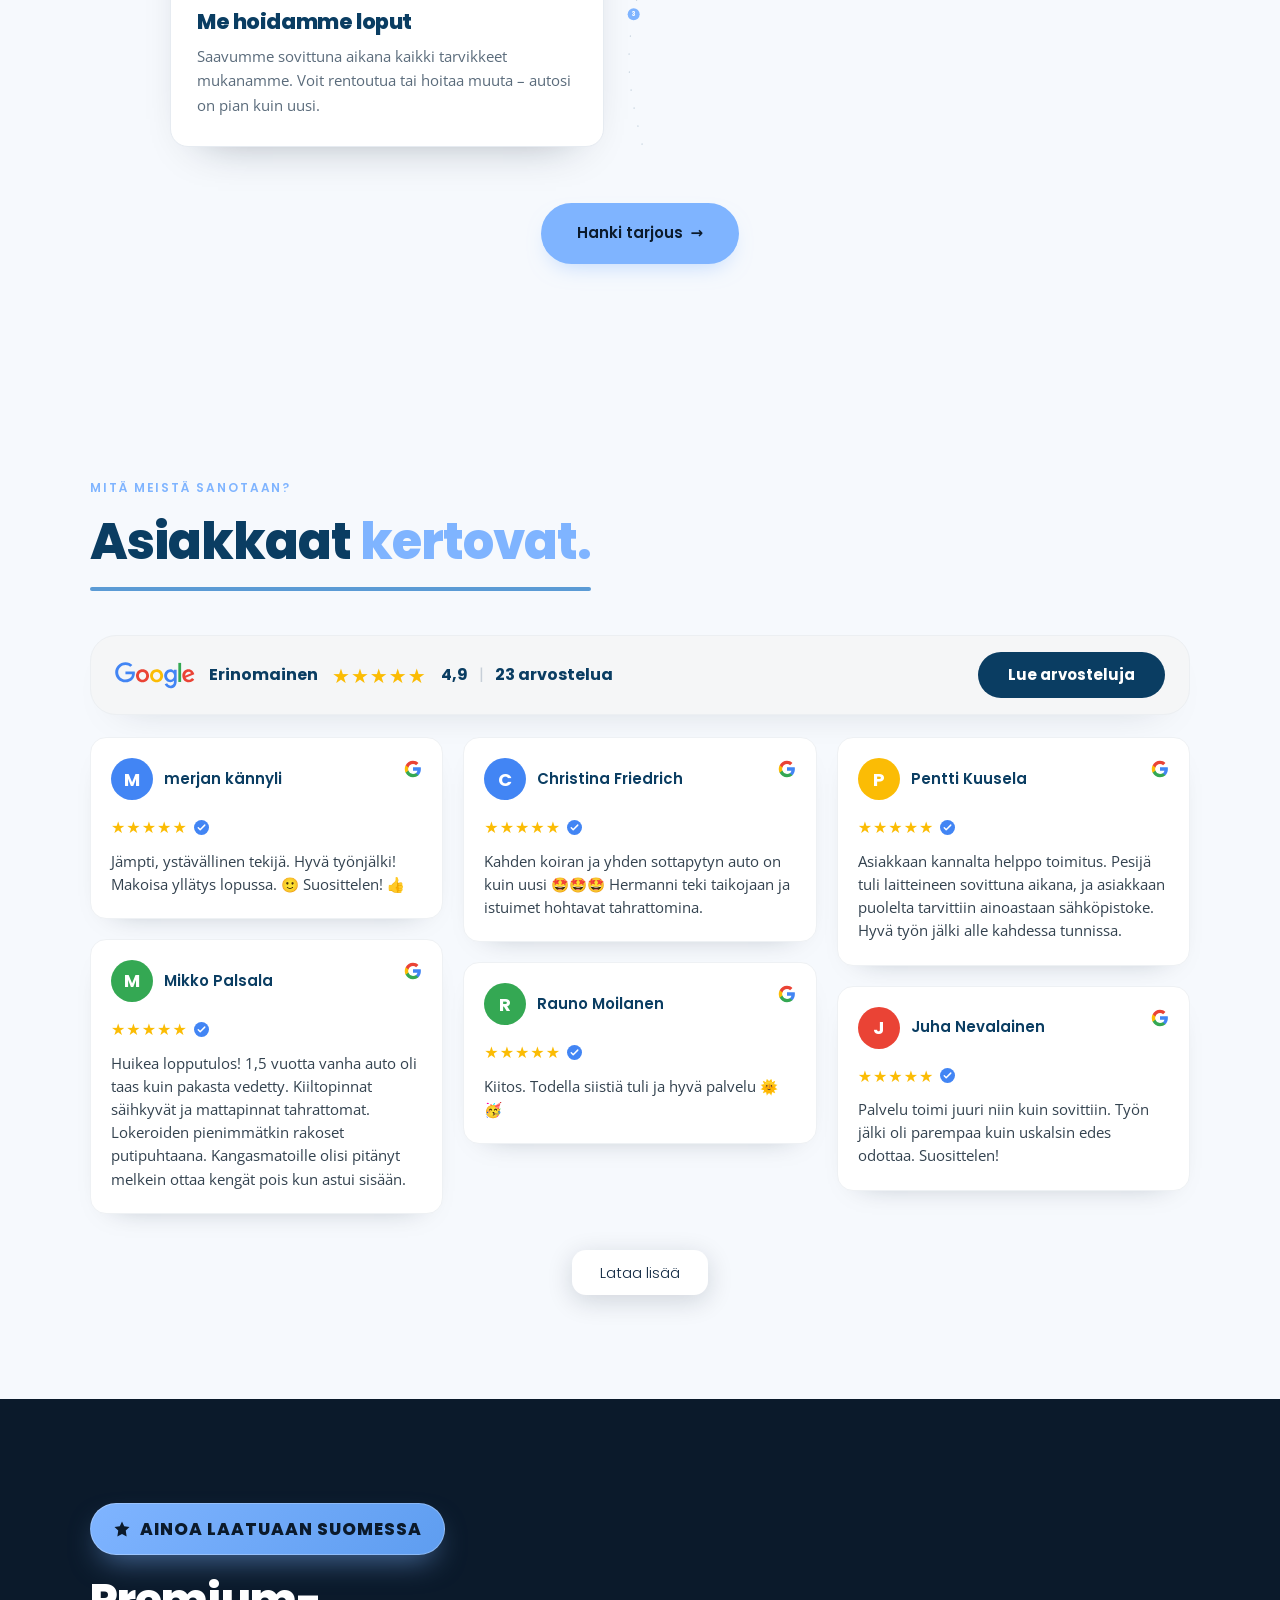
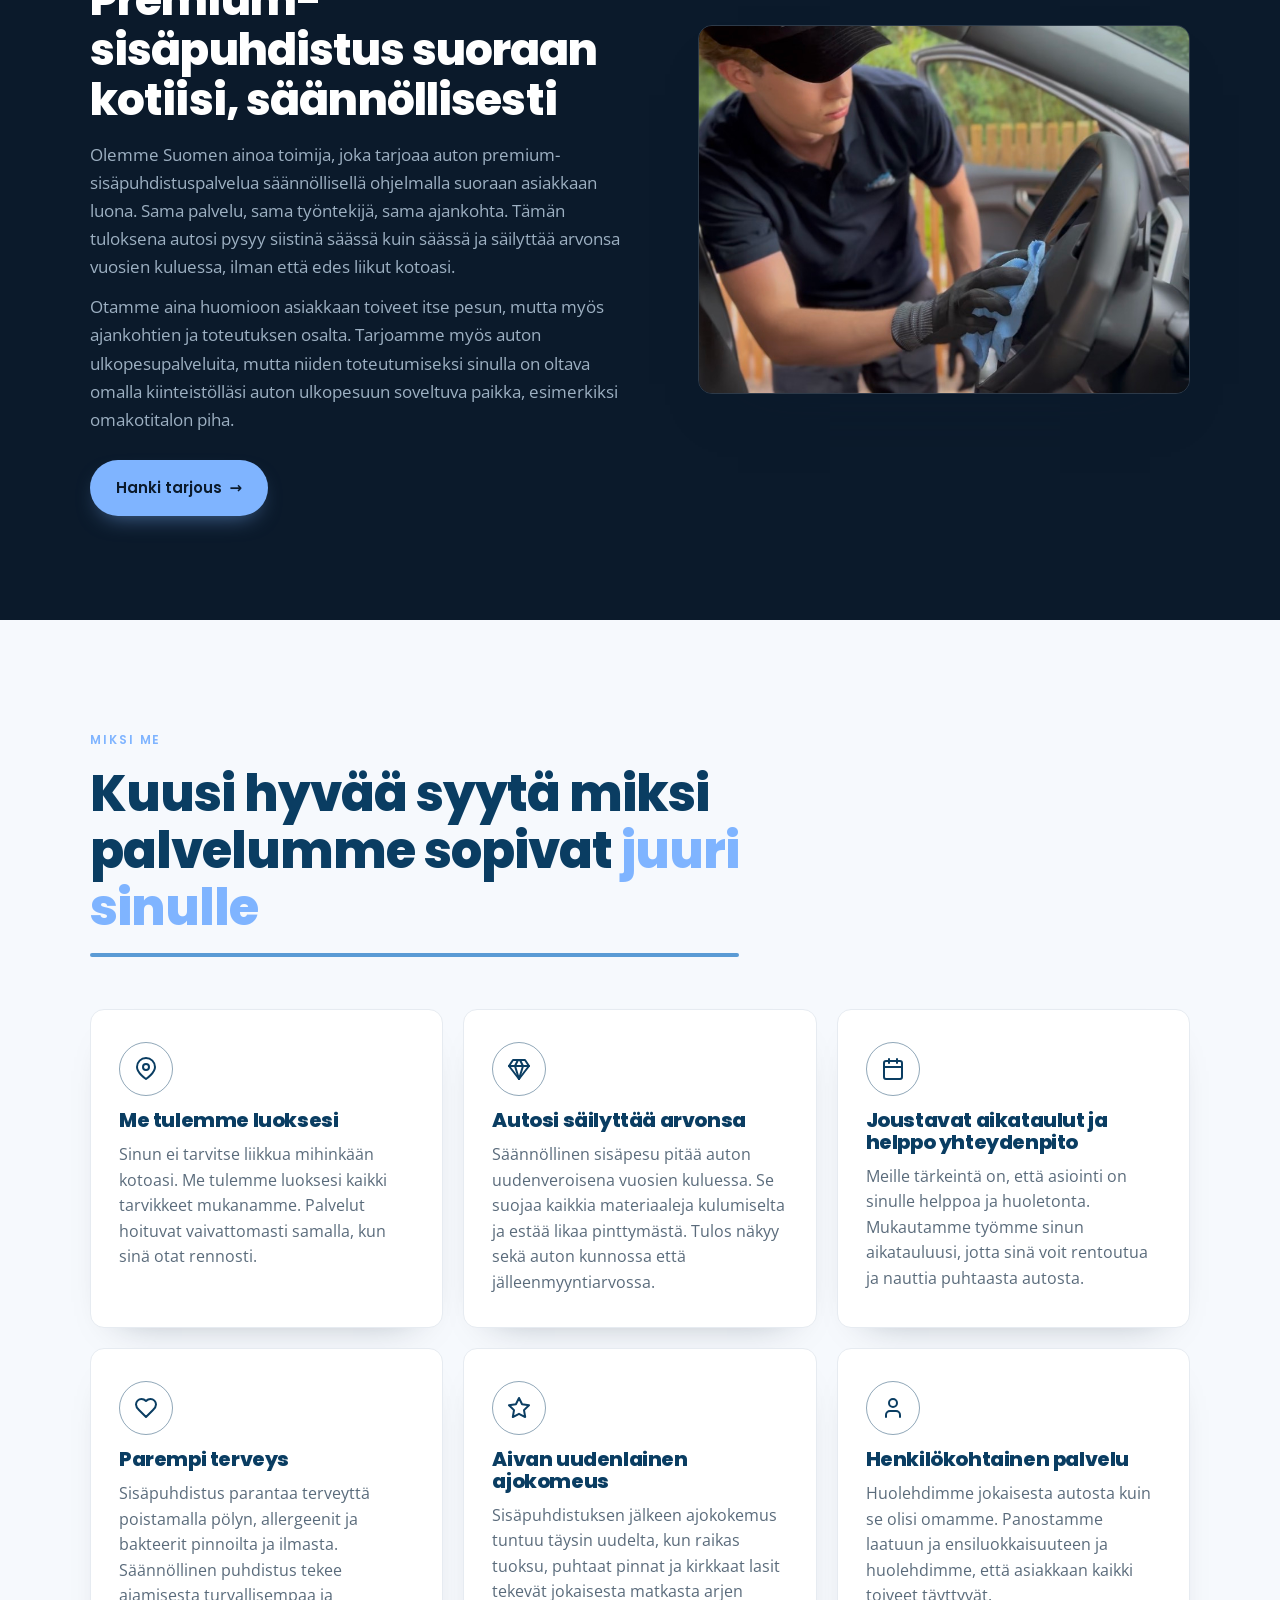
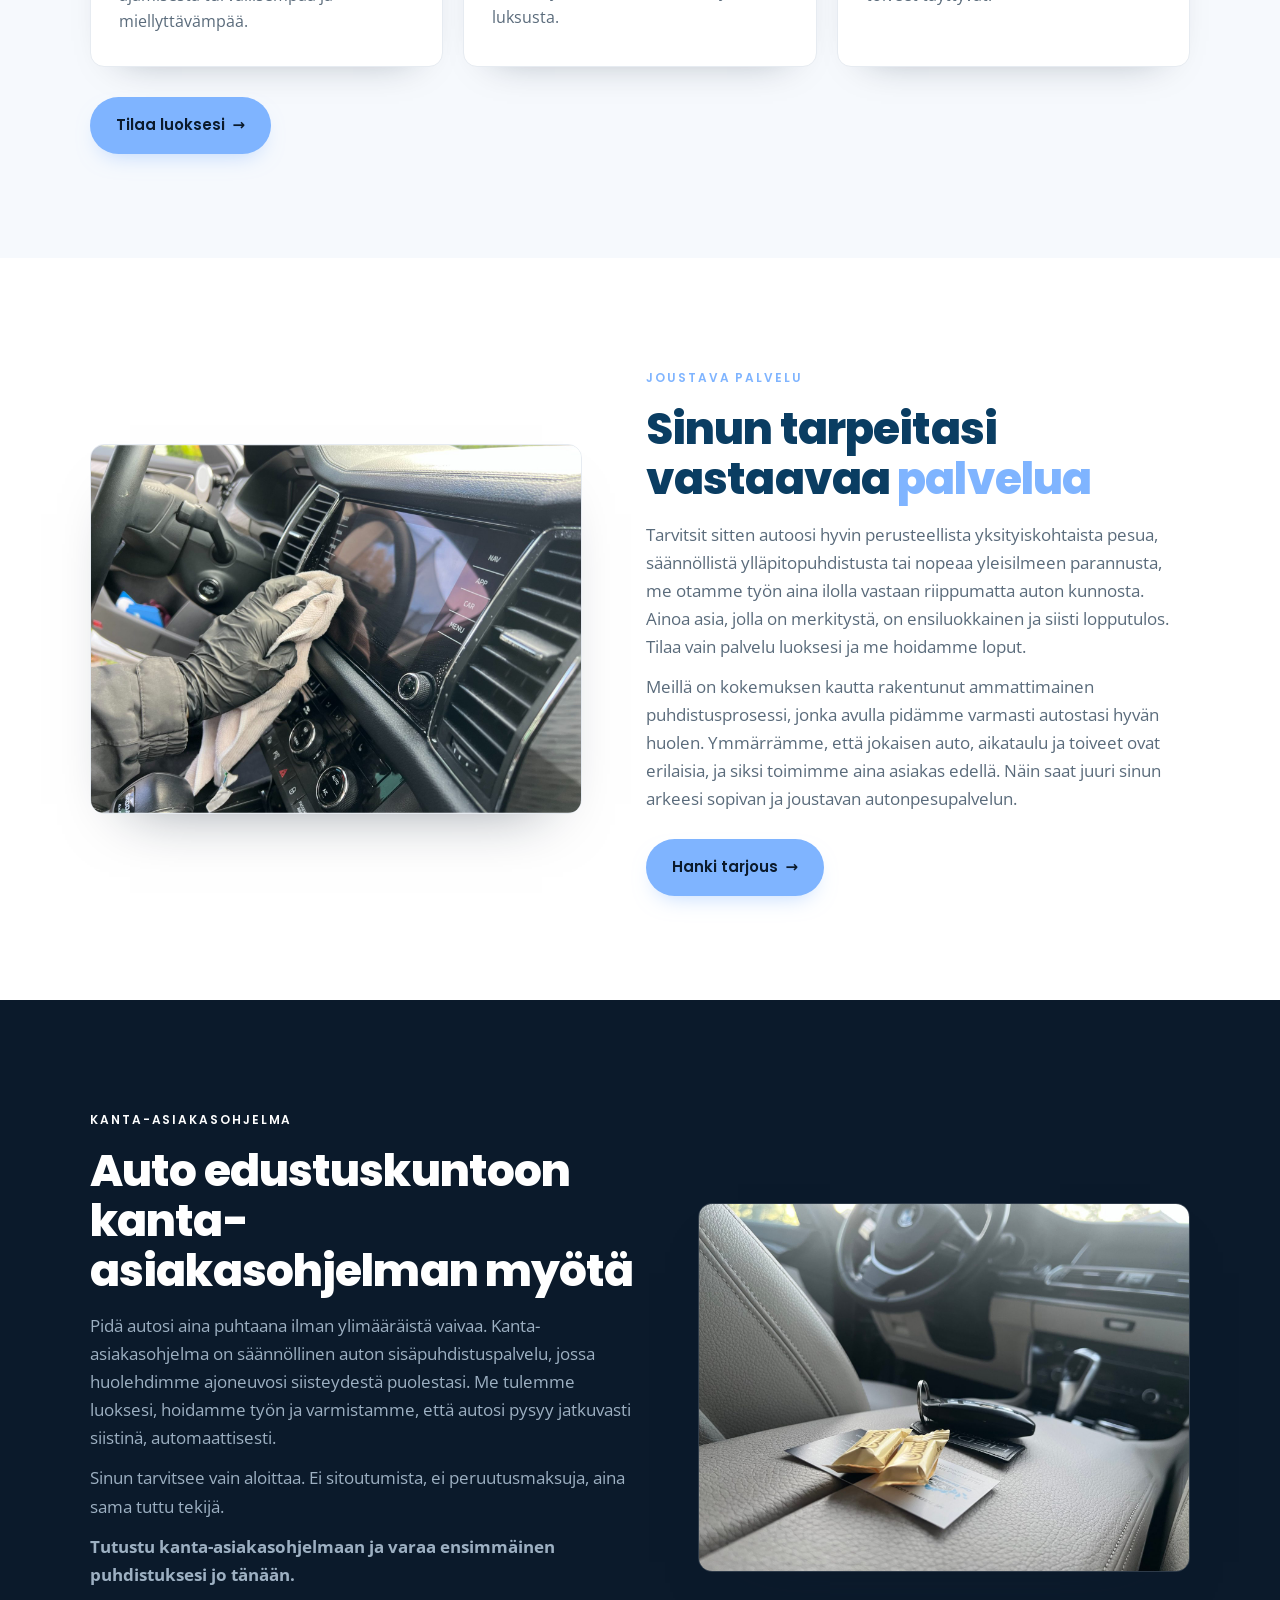
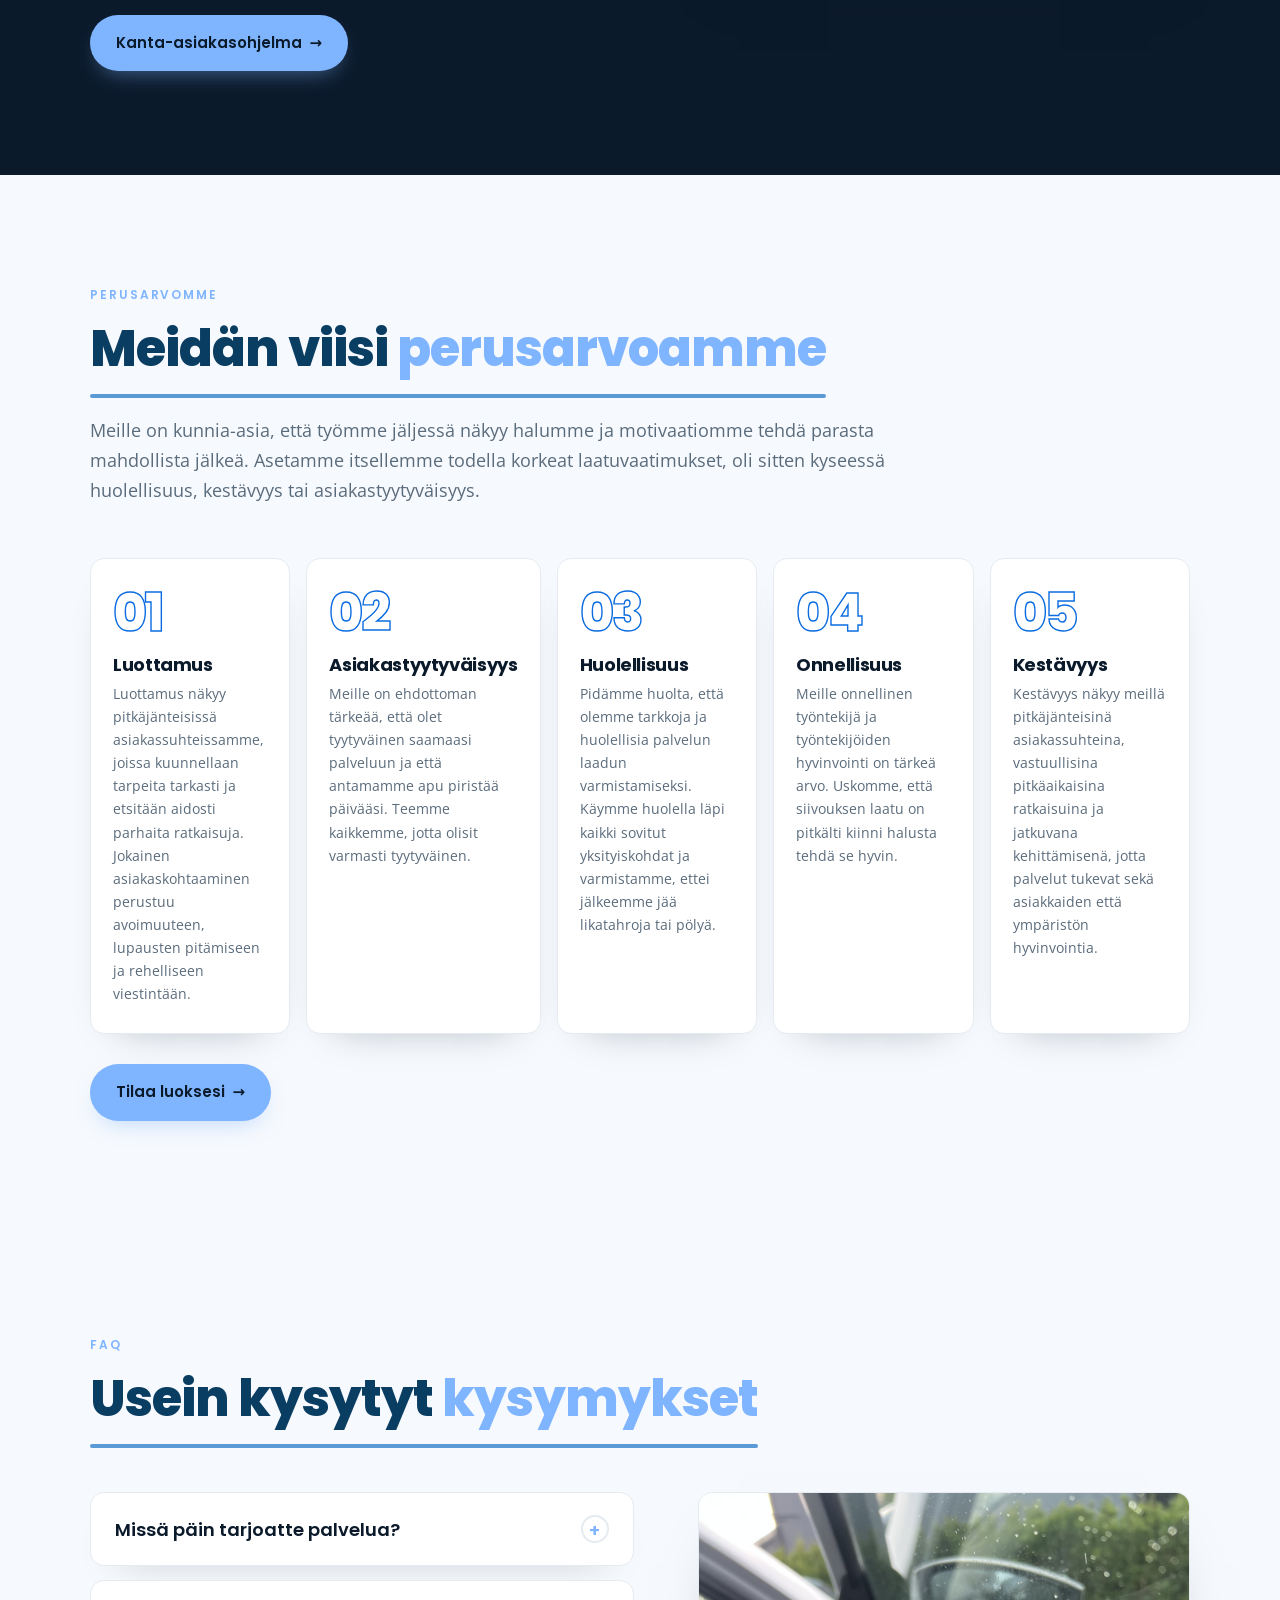
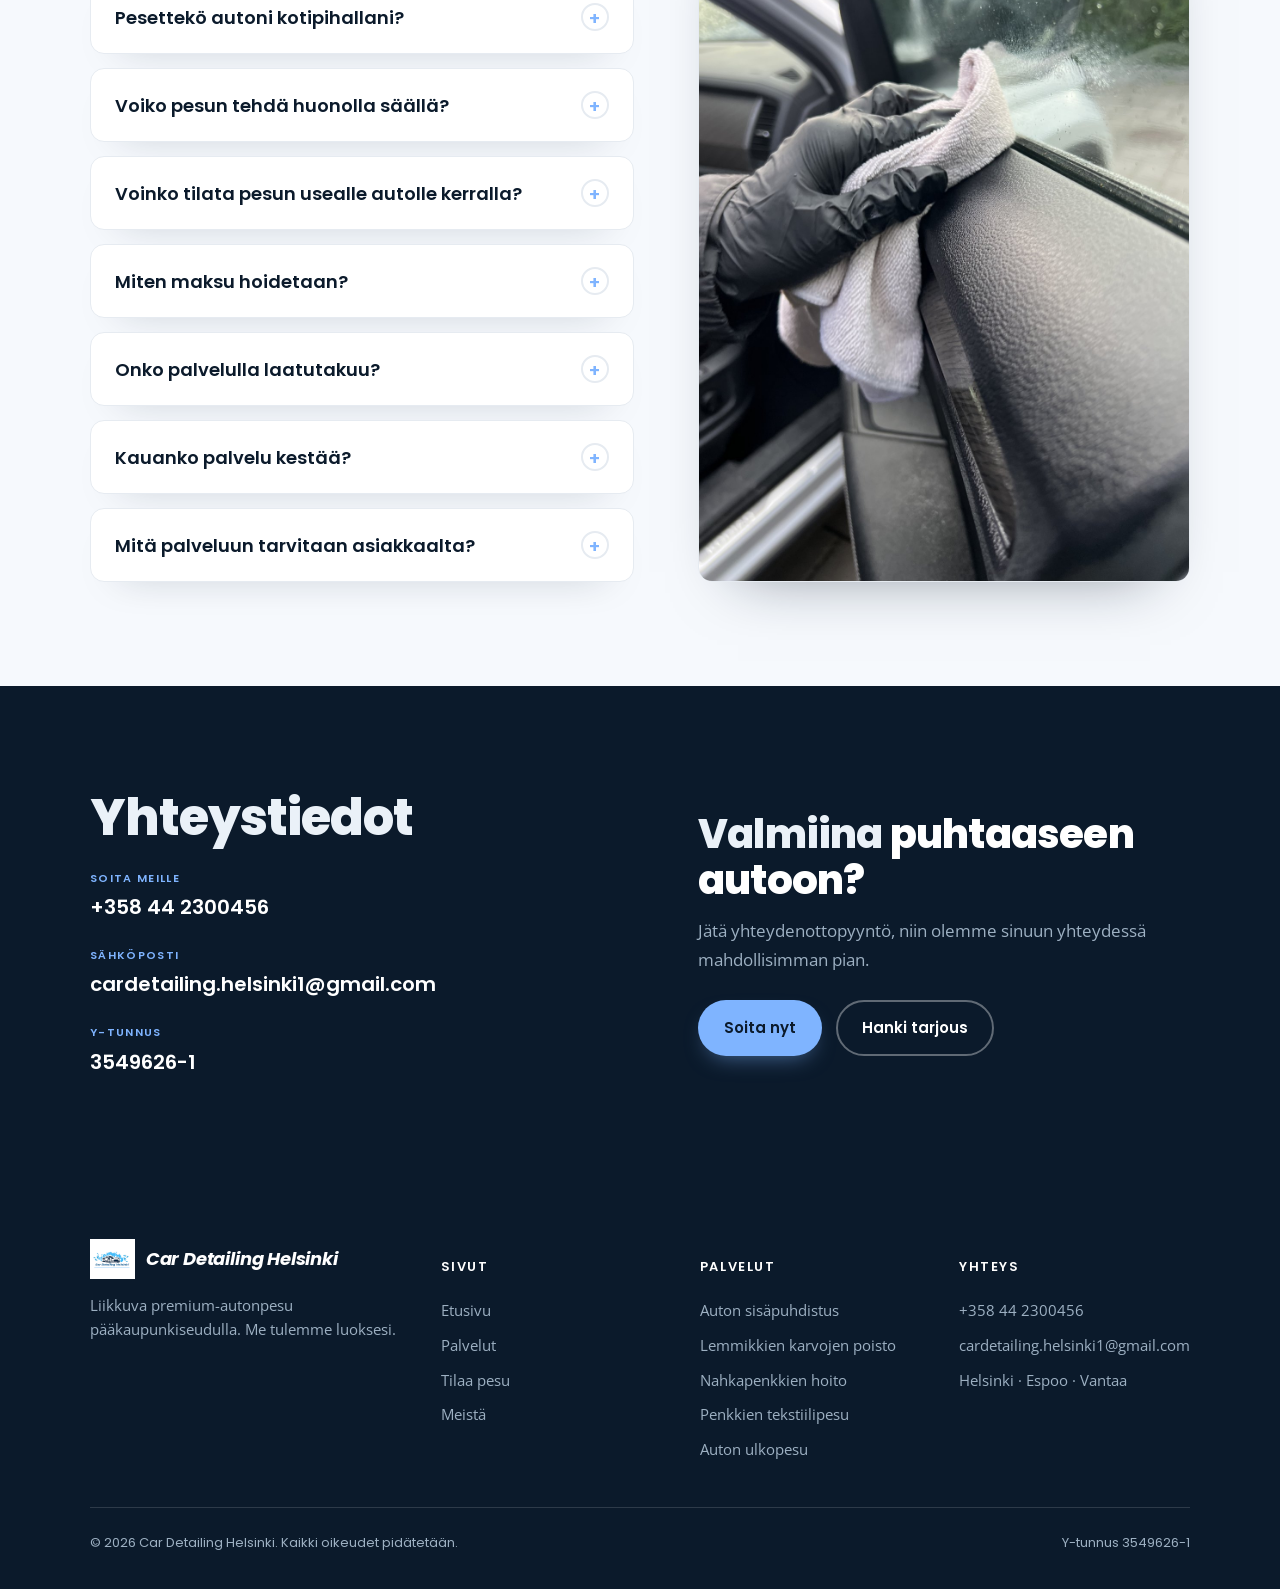
==== commit aaf246c6: "Asiakkaat kertovat -osio: paivita arvostelumaara 19 -> 23 Co-Authored-By: Claude Sonnet 5 <noreply@a" ====
--- a/index.html
+++ b/index.html
@@ -209,7 +209,7 @@
       
       <span class="rating-word">Erinomainen</span>
       <span class="gs-stars">★★★★★</span>
-      <span class="gs-cnt"><b>4,9</b><span class="gs-div">|</span><b>19 arvostelua</b></span>
+      <span class="gs-cnt"><b>4,9</b><span class="gs-div">|</span><b>23 arvostelua</b></span>
       <span class="gs-sp"></span>
       <a class="gs-btn" href="https://www.google.com/search?sca_esv=9ef8595dddf42890&amp;cs=1&amp;sxsrf=APpeQntZ_UhHryMff5bduwUEGQXesSJLNQ:1783365181601&amp;uds=AJ5uw1_a2D0D09lxm8gpKKOTUn4rQYRexTd2i9e2K58fKD7-QnxqGrQPc90MJ5vX1_1jrXfG-XAkhV0MCyCbYIflizrfcoWfyEP-vM0Bk6HI9On7ZX9oGuYf553F8CO7G7BTHAshIR5p1c3Rhms6o_T96FVMh9LPVtJ_H55HvVE8xWix58OhsYc&amp;q=Car+Detailing+Helsinki+Arvostelut&amp;si=APenkKm7iecQ4G6P-TsbSMFKIQtv3EFIqRAFw-i8uEbk55Z-_-MmTdldZ53ObVelp0g-OvV9OjC9EiLtIH4jgRI6OTnjzow0bvhqRi5HTvUU3IK7eGqpGoeby6JelS4Lekyh6tXFRTke5xIzaVko4NzcCx8xoILJ0w%3D%3D&amp;hl=fi-FI" target="_blank" rel="noopener">Lue arvosteluja</a>
     </div>
--- a/styles.css
+++ b/styles.css
@@ -77,8 +77,9 @@
 header.nav .logo:hover img{transform:scale(1.15)}
 .logo .txt small{display:block;font-size:9px;letter-spacing:.16em;color:var(--muted);font-weight:600;text-transform:uppercase}
 .nav-links{display:flex;align-items:center;gap:26px}
-.nav-links a.link{font-family:var(--display);font-size:15px;font-weight:500;position:relative}
+.nav-links a.link{font-family:var(--display);font-size:15px;font-weight:500;position:relative;display:inline-block;transform-origin:center;transition:transform .18s}
 .nav-links a.link::after{content:"";position:absolute;left:0;bottom:-6px;width:0;height:2px;background:var(--accent);transition:width .2s}
+.nav-links a.link:hover{transform:scale(1.1)}
 .nav-links a.link:hover::after{width:100%}
 .nav-cta{display:flex;align-items:center;gap:12px}
 .menu-btn{display:none;background:none;border:0;cursor:pointer;padding:8px}
@@ -284,6 +285,12 @@
 @media (max-width:760px){
   .nav-links{position:absolute;top:72px;left:0;right:0;background:var(--paper);flex-direction:column;align-items:flex-start;gap:0;padding:8px var(--pad) 20px;border-bottom:1px solid var(--line);display:none}
   .nav-links.open{display:flex}
+  .nav-links.open>*{opacity:0;will-change:transform,opacity;animation:navItemIn 1s cubic-bezier(.4,0,.2,1) forwards}
+  .nav-links.open>*:nth-child(1){animation-delay:0s}
+  .nav-links.open>*:nth-child(2){animation-delay:.36s}
+  .nav-links.open>*:nth-child(3){animation-delay:.72s}
+  .nav-links.open>*:nth-child(4){animation-delay:1.08s}
+  @keyframes navItemIn{from{opacity:0;transform:translateX(64px)}to{opacity:1;transform:translateX(0)}}
   .nav-links a.link{padding:14px 0;width:100%;border-bottom:1px solid var(--line)}
   .nav-links .btn{margin-top:14px}
   .menu-btn{display:block}
@@ -391,10 +398,10 @@
 .nav-item{position:relative;display:flex;align-items:center}
 .has-drop .caret{font-size:10px;margin-left:5px;opacity:.7}
 .has-drop::after{content:"";position:absolute;top:100%;left:0;width:100%;height:16px}
-.dropdown{position:absolute;top:calc(100% + 14px);left:0;min-width:248px;background:#fff;border:1px solid var(--line);border-radius:12px;box-shadow:0 26px 50px -24px rgba(11,26,43,.45);padding:8px;opacity:0;visibility:hidden;transform:translateY(8px);transition:opacity .18s,transform .18s,visibility .18s;z-index:60}
+.dropdown{position:absolute;top:calc(100% + 14px);left:0;min-width:248px;background:#fff;border:1px solid var(--line);border-radius:12px;box-shadow:0 26px 50px -24px rgba(11,26,43,.45);padding:8px;opacity:0;visibility:hidden;transform:translateY(8px);transition:opacity .18s,transform .18s,visibility .18s;z-index:60;overflow:hidden}
 .has-drop:hover .dropdown,.has-drop:focus-within .dropdown{opacity:1;visibility:visible;transform:none}
-.dropdown a{display:block;padding:11px 14px;border-radius:8px;font-family:var(--display);font-weight:500;font-size:14.5px;color:var(--text)}
-.dropdown a:hover{background:var(--accent-soft);color:var(--accent-deep)}
+.dropdown a{display:block;padding:11px 14px;border-radius:8px;font-family:var(--display);font-weight:500;font-size:14.5px;color:var(--text);transform-origin:left center;transition:transform .18s,background .18s,color .18s}
+.dropdown a:hover{background:var(--accent-soft);color:var(--accent-deep);transform:scale(1.08)}
 
 /* hintakortit (paketit) */
 .pricecards{display:grid;grid-template-columns:repeat(3,1fr);gap:20px;margin-top:clamp(30px,4vw,44px)}
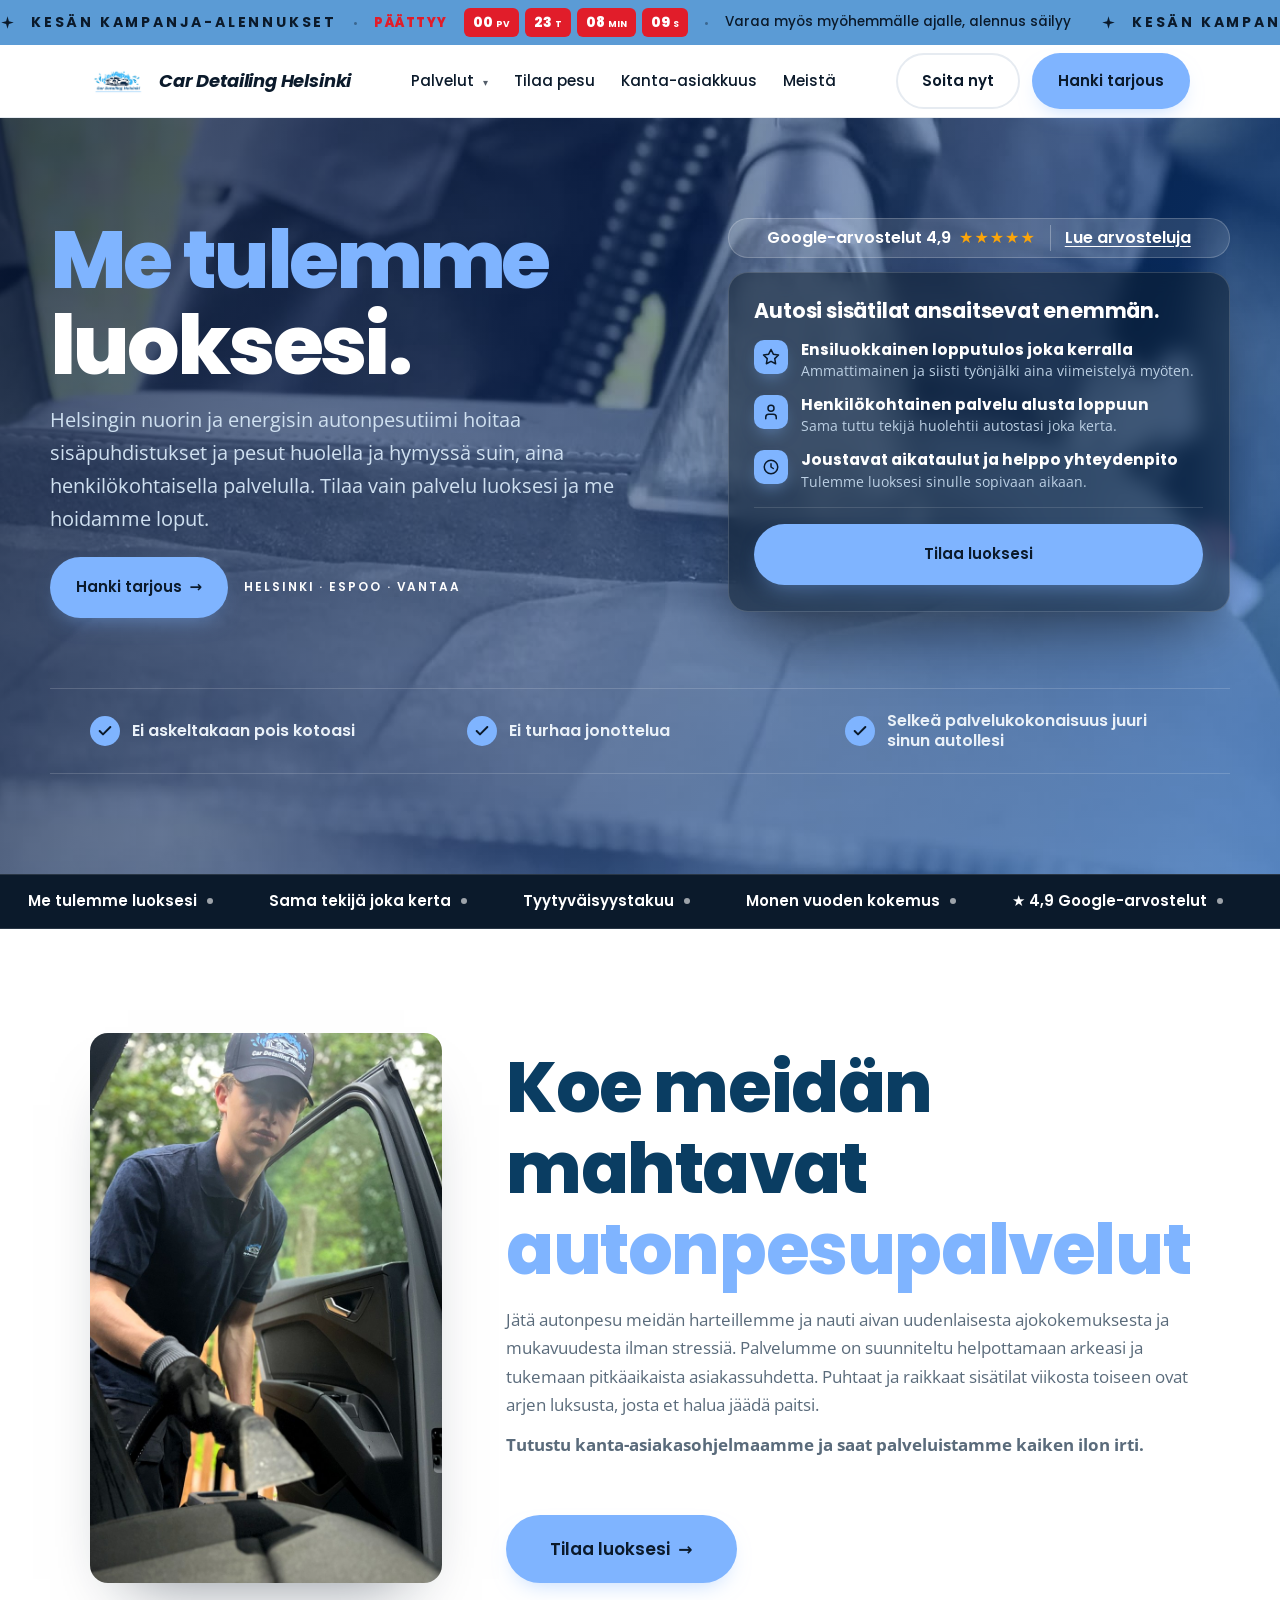
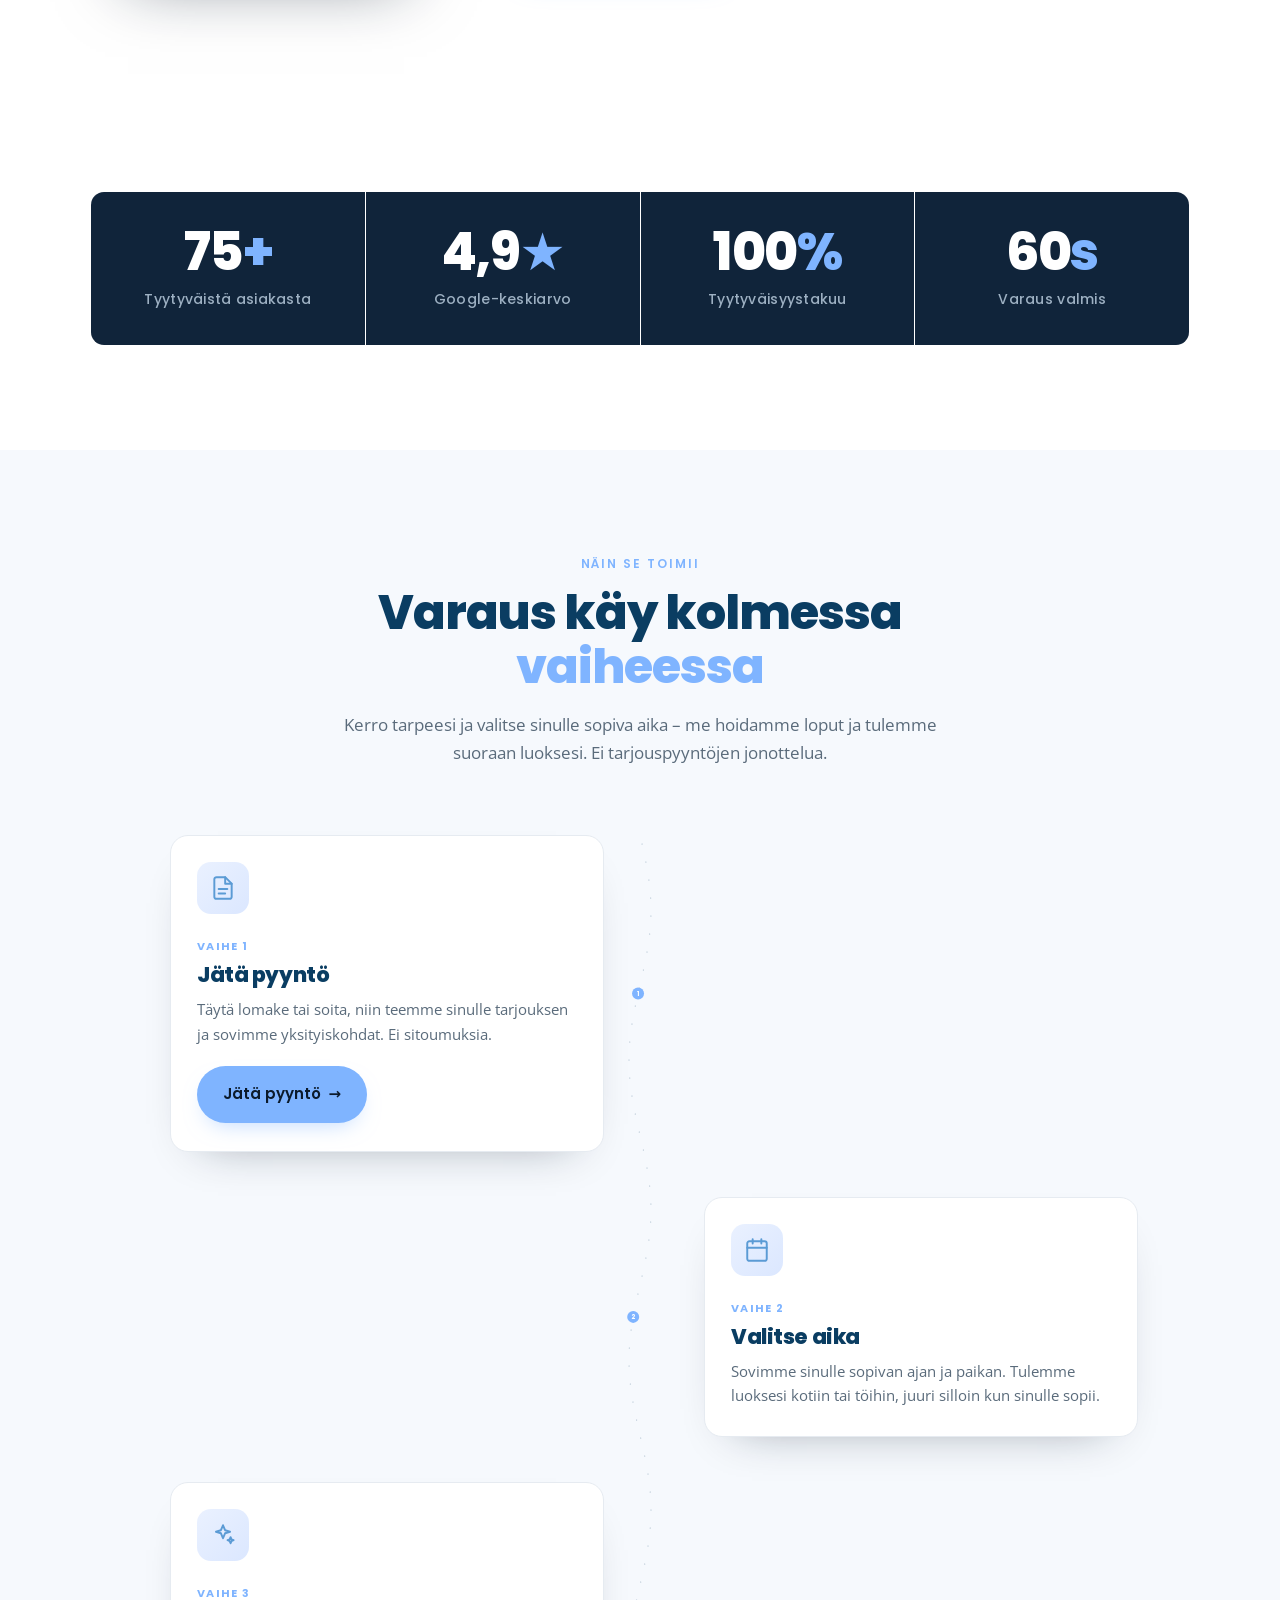
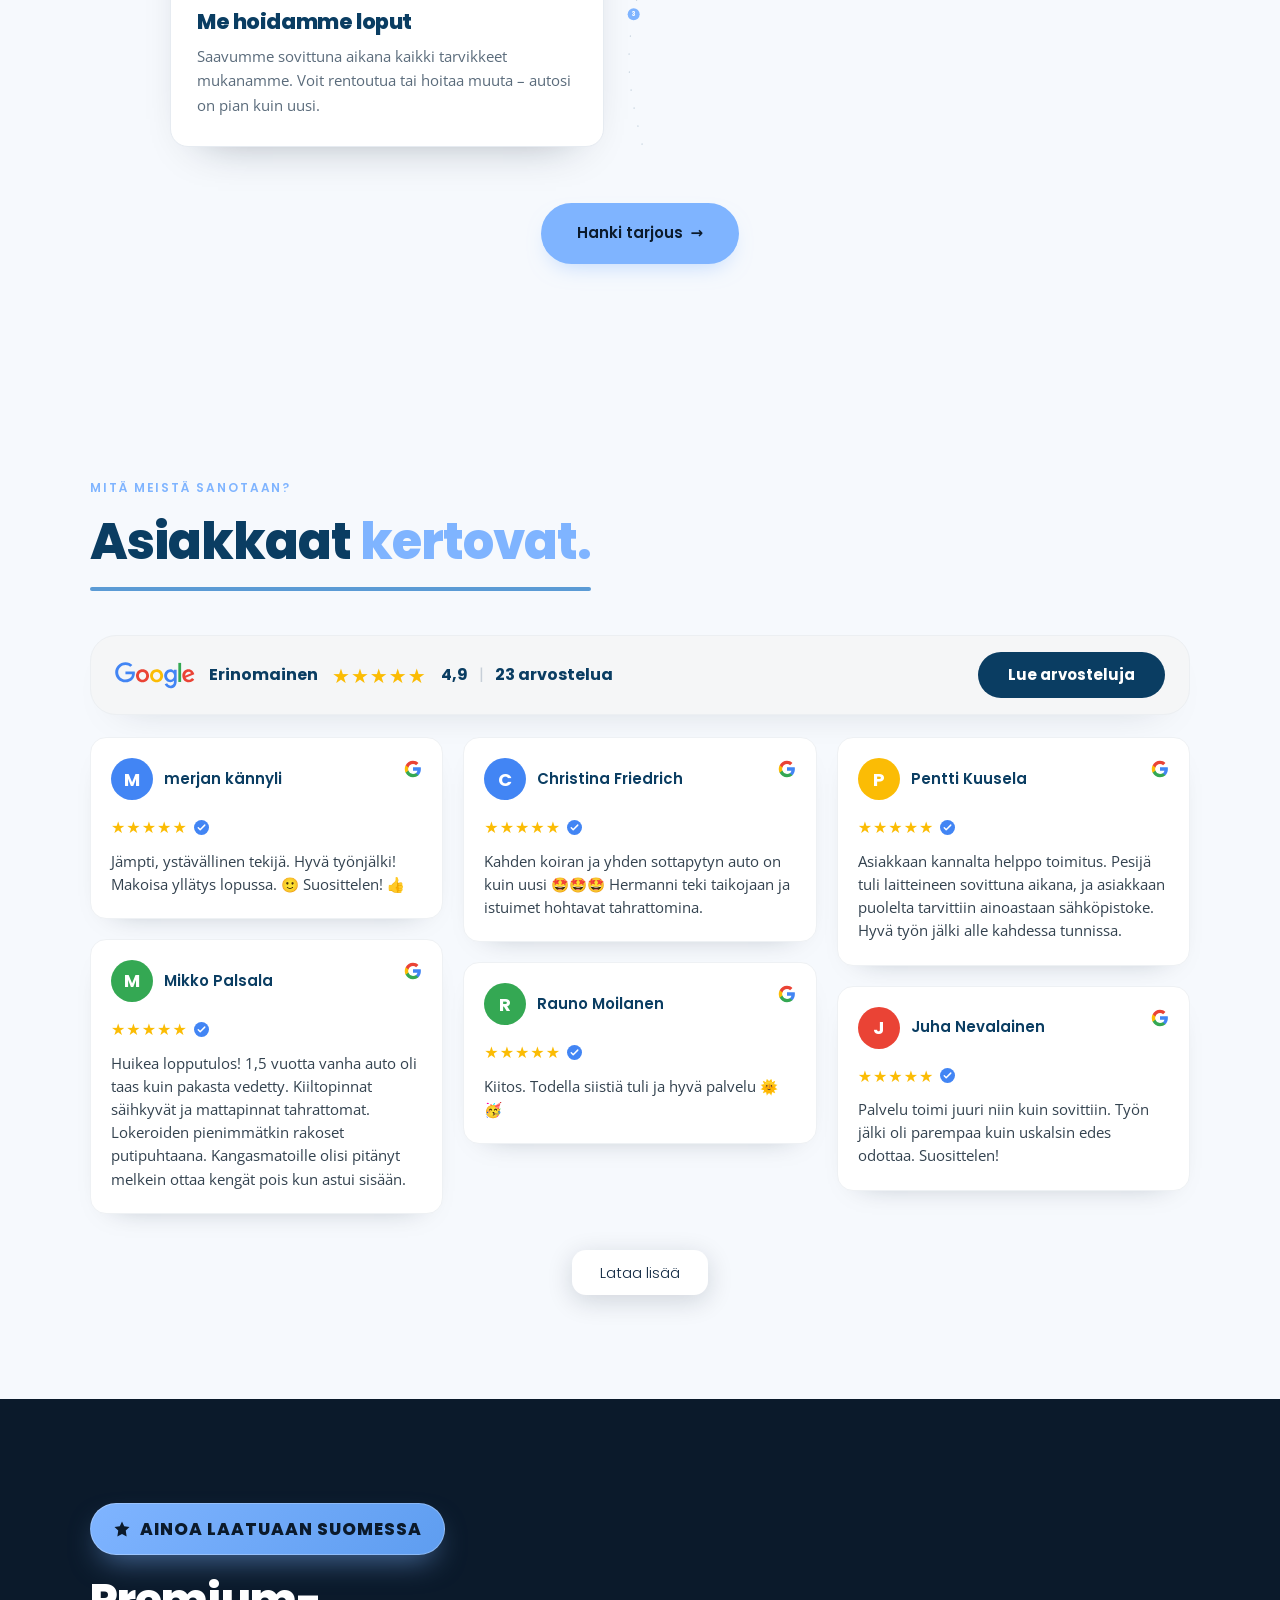
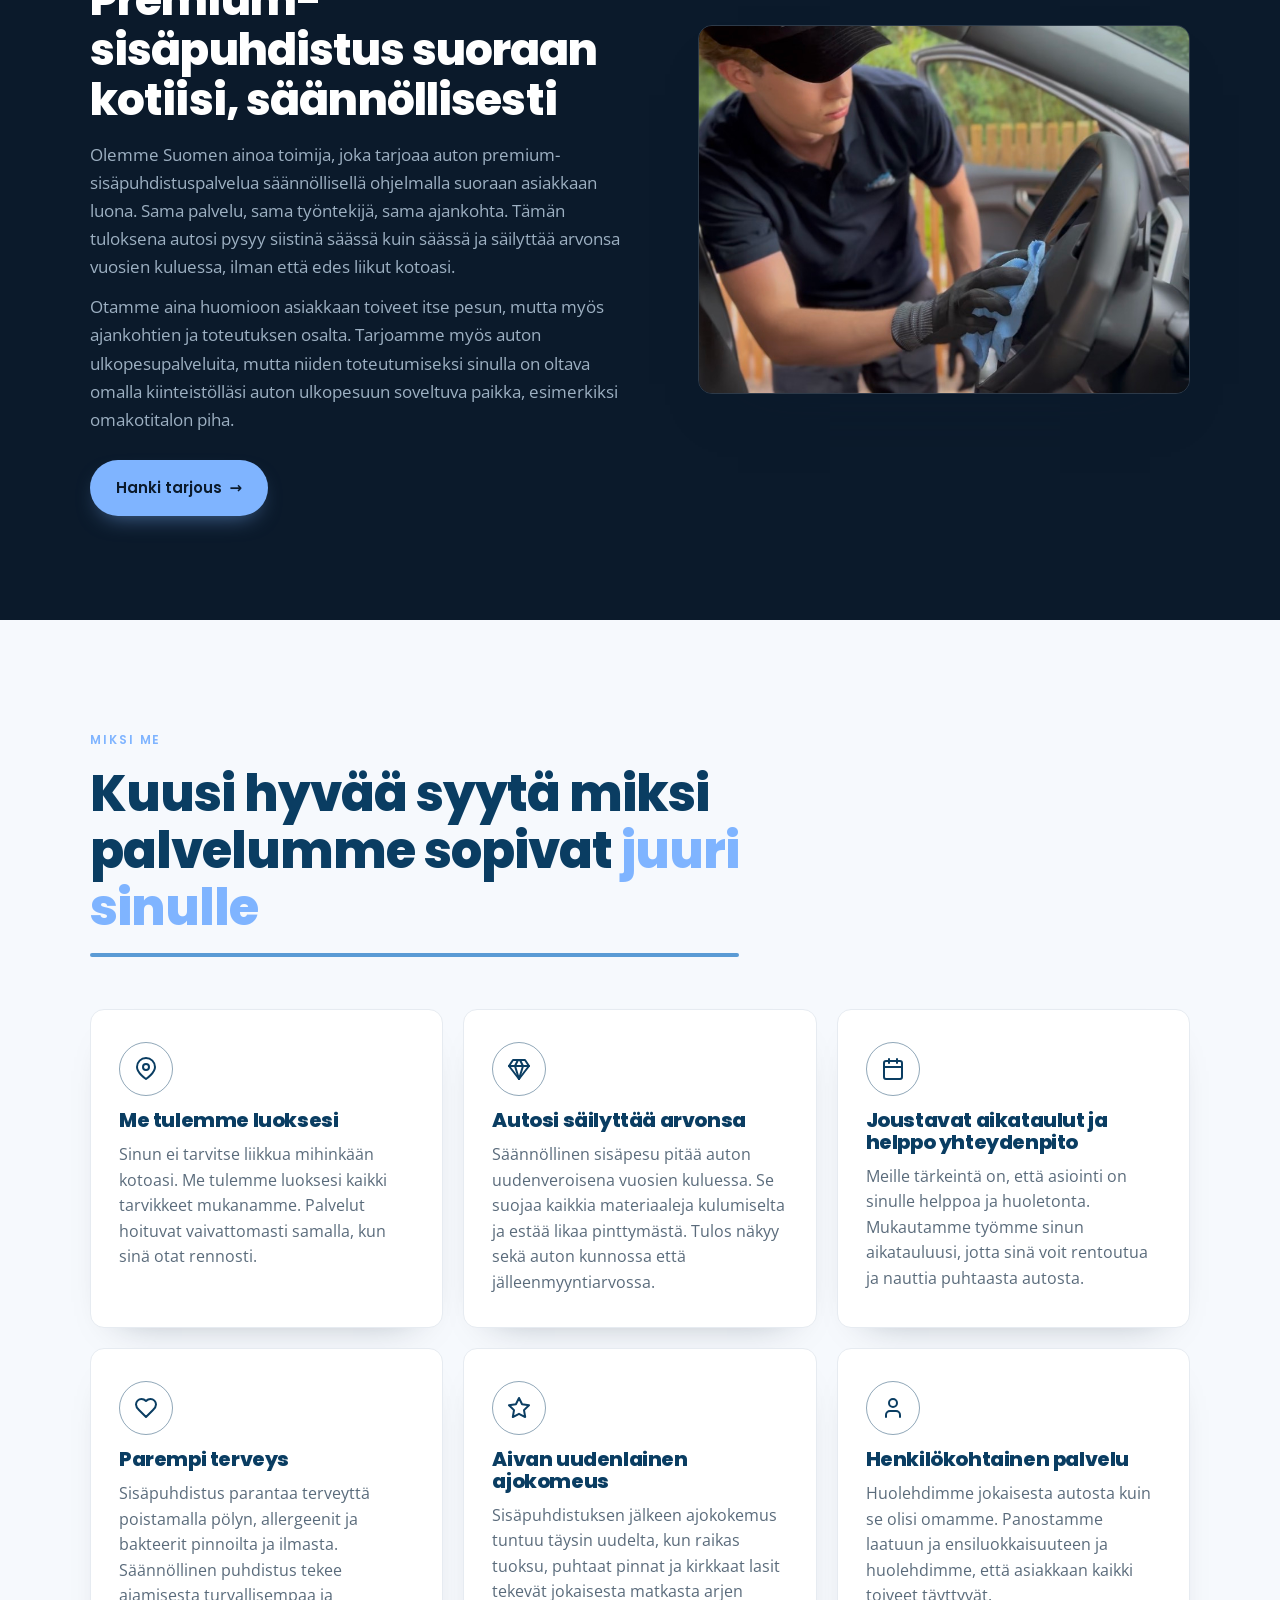
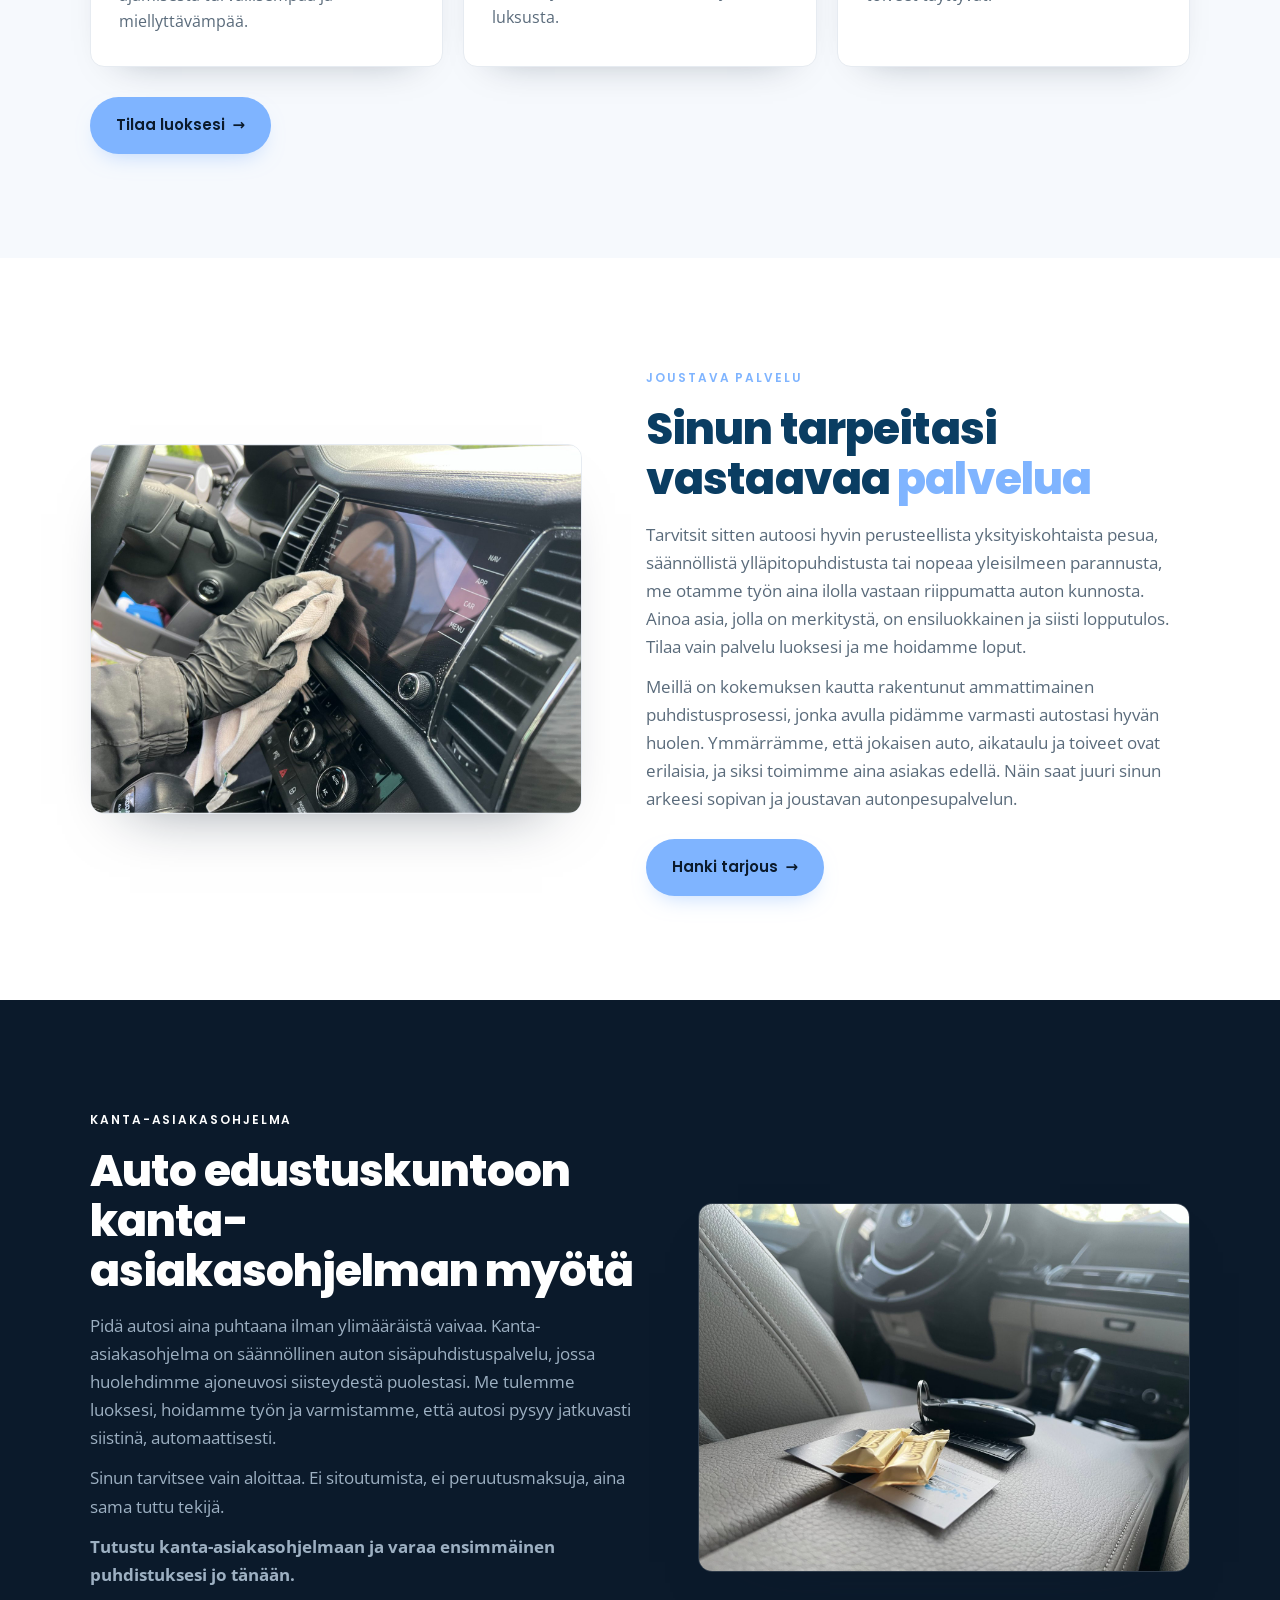
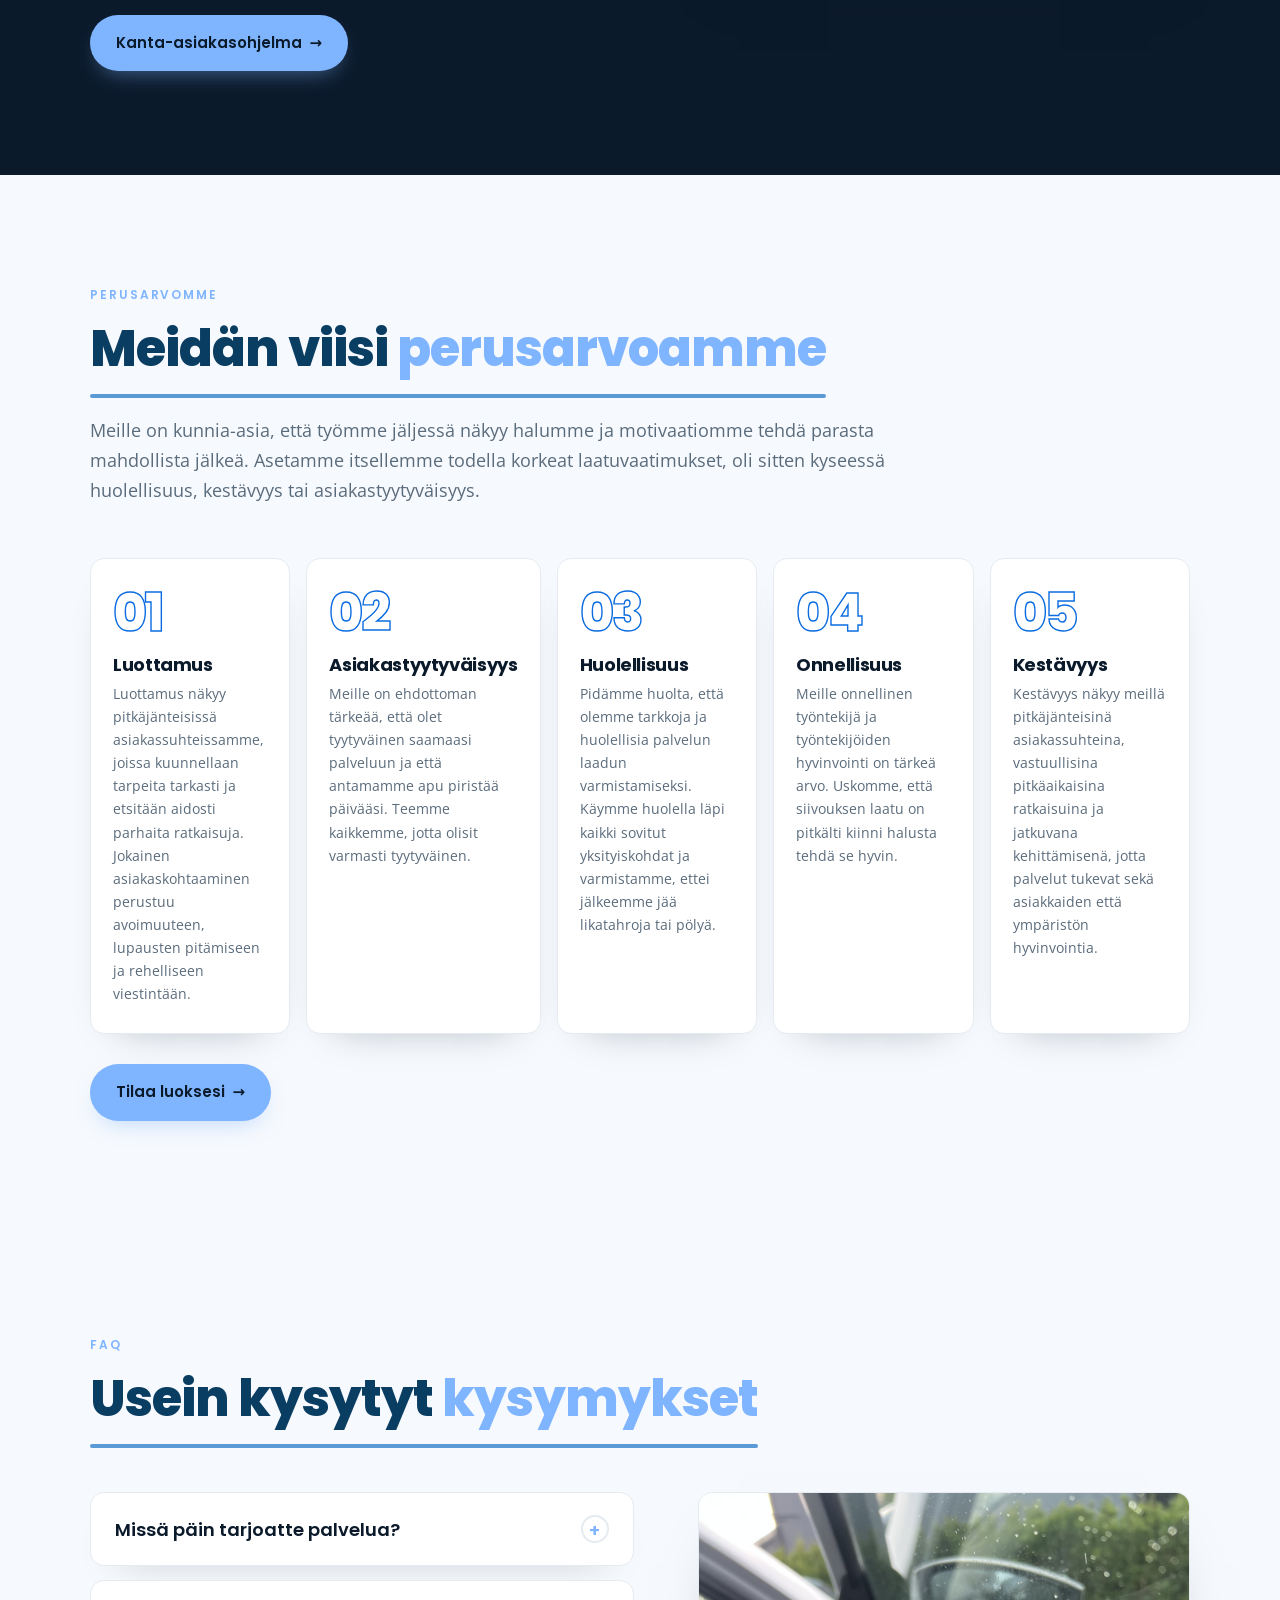
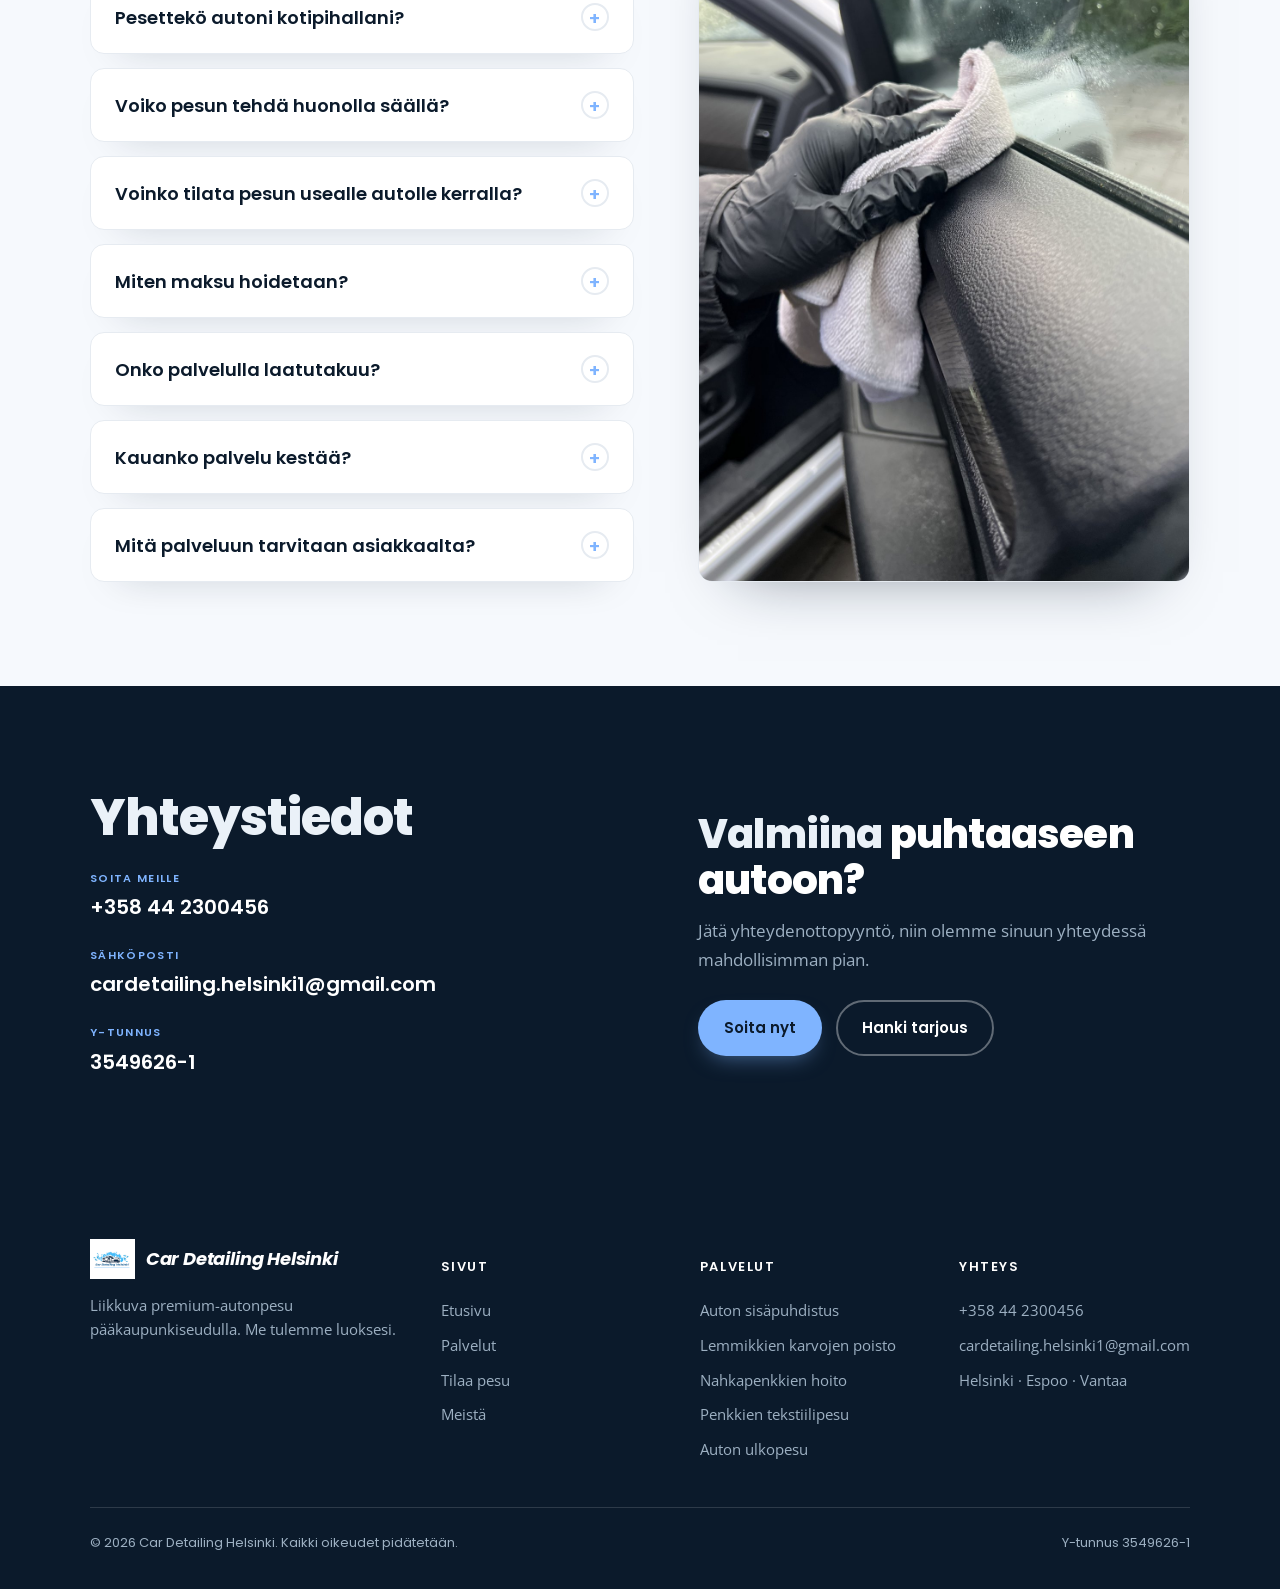
==== commit 4eb8742d: "Tilastot-osio: paivita tyytyvaisten asiakkaiden maara 50+ -> 75+ Co-Authored-By: Claude Sonnet 5 <no" ====
--- a/index.html
+++ b/index.html
@@ -147,7 +147,7 @@
 <section>
   <div class="wrap">
     <div class="stats reveal" style="margin-top:0">
-      <div class="stat"><div class="n"><span class="count" data-target="50">0</span><span class="suf">+</span></div><div class="l">Tyytyväistä asiakasta</div></div>
+      <div class="stat"><div class="n"><span class="count" data-target="75">0</span><span class="suf">+</span></div><div class="l">Tyytyväistä asiakasta</div></div>
       <div class="stat"><div class="n"><span class="count" data-target="4.9" data-dec="1">0</span><span class="suf">★</span></div><div class="l">Google-keskiarvo</div></div>
       <div class="stat"><div class="n"><span class="count" data-target="100">0</span><span class="suf">%</span></div><div class="l">Tyytyväisyystakuu</div></div>
       <div class="stat"><div class="n"><span class="count" data-target="60">0</span><span class="suf">s</span></div><div class="l">Varaus valmis</div></div>
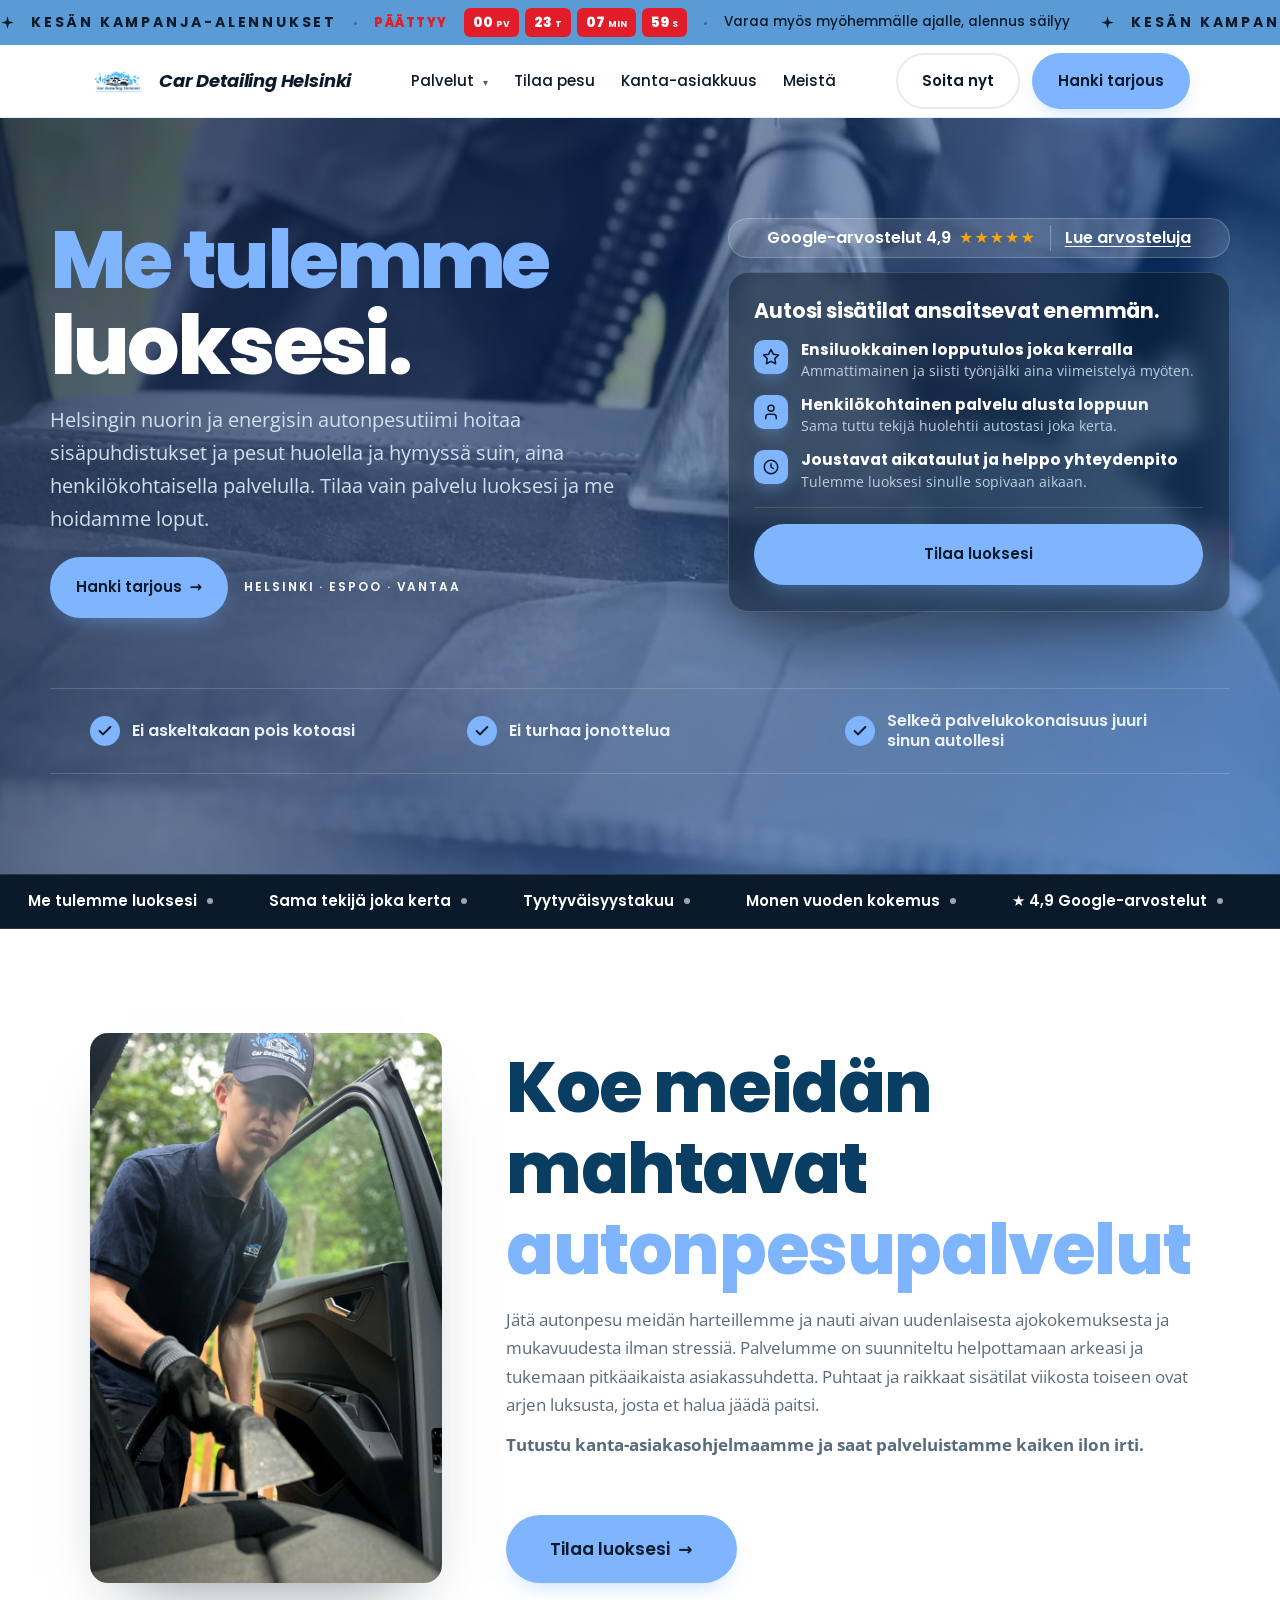
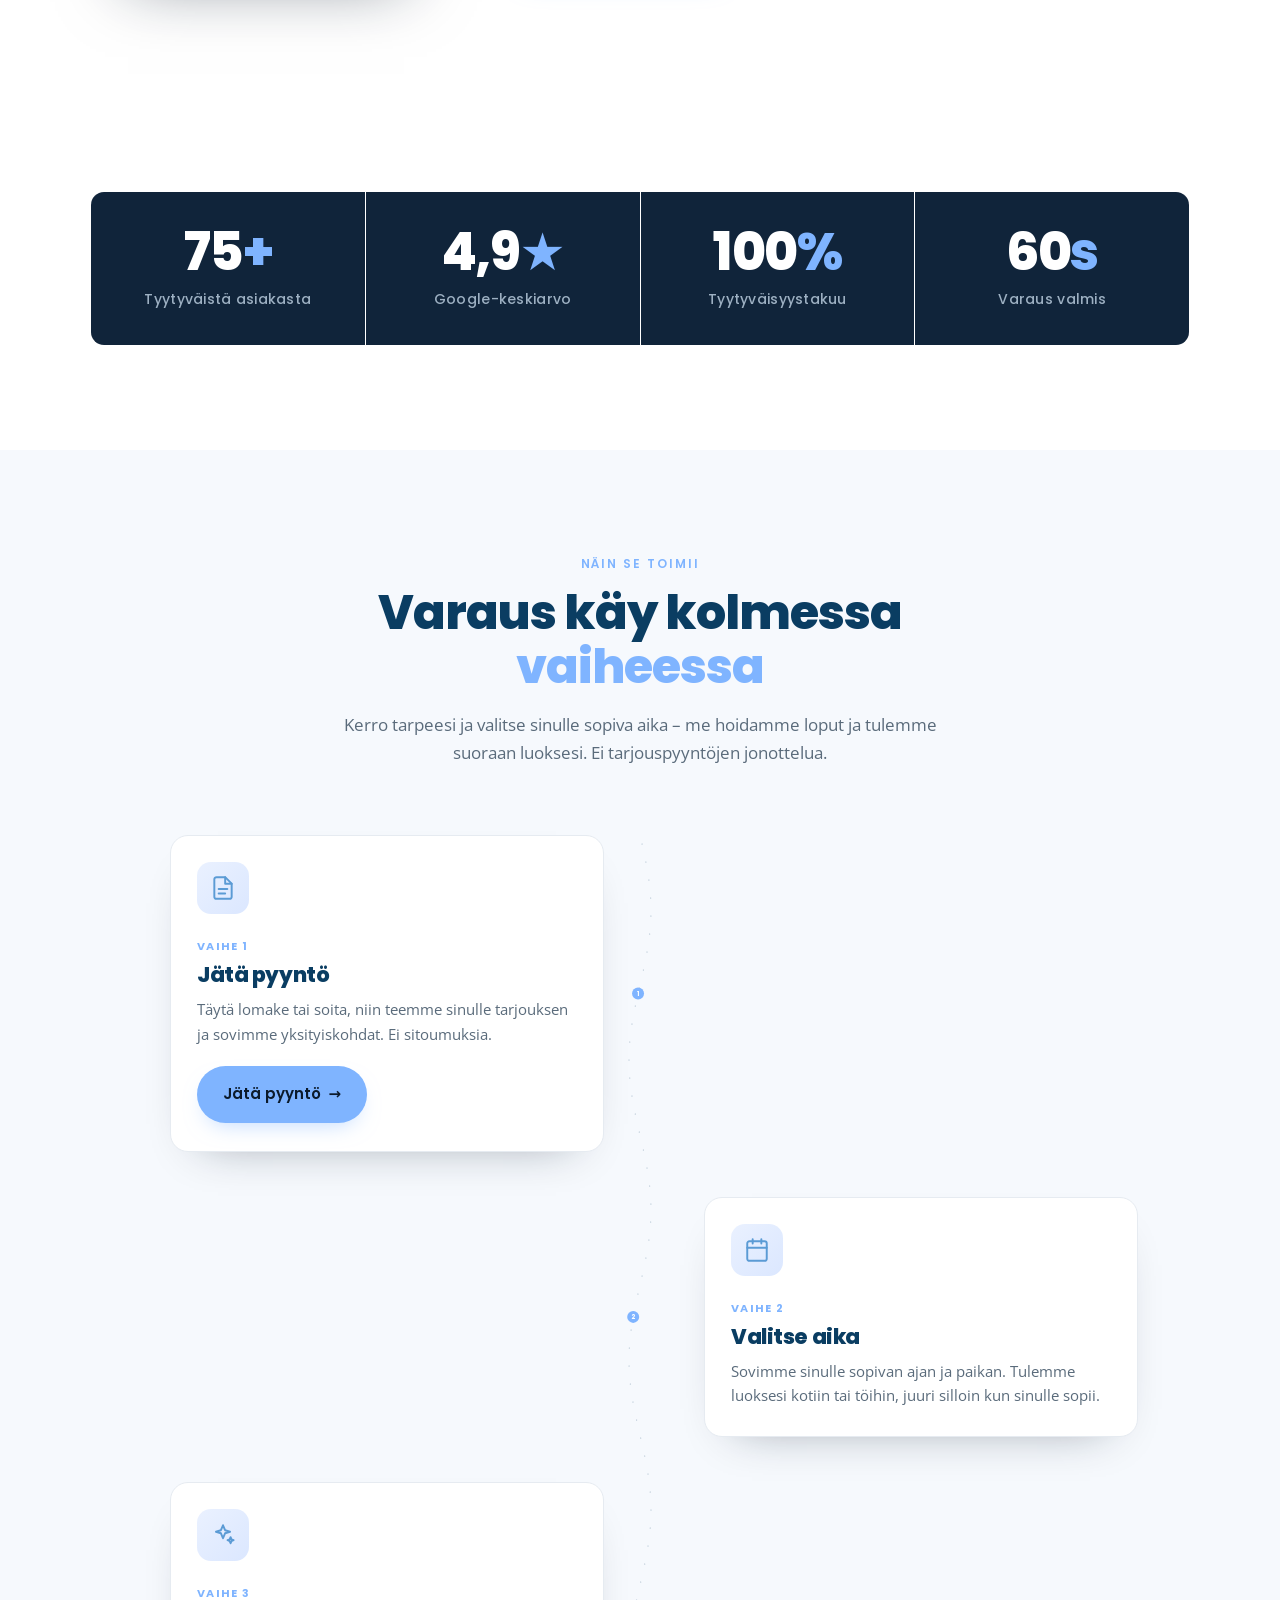
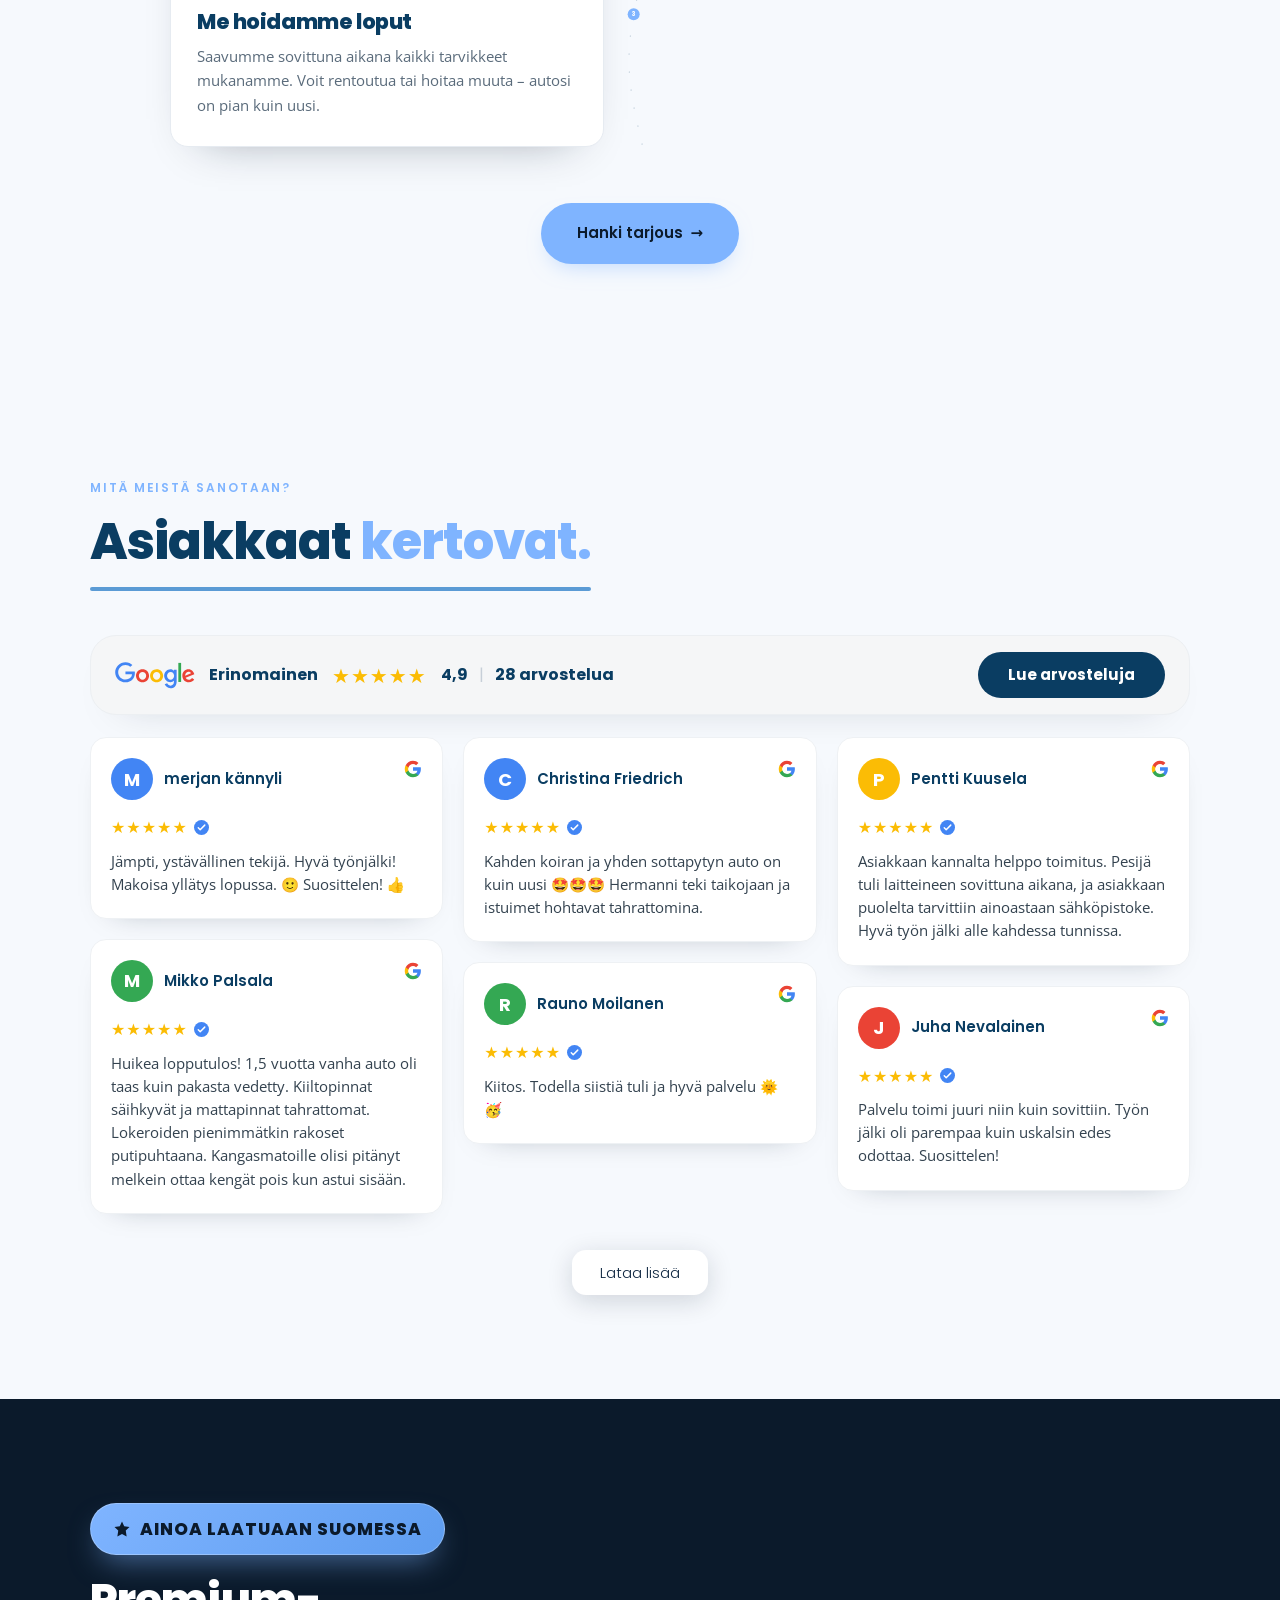
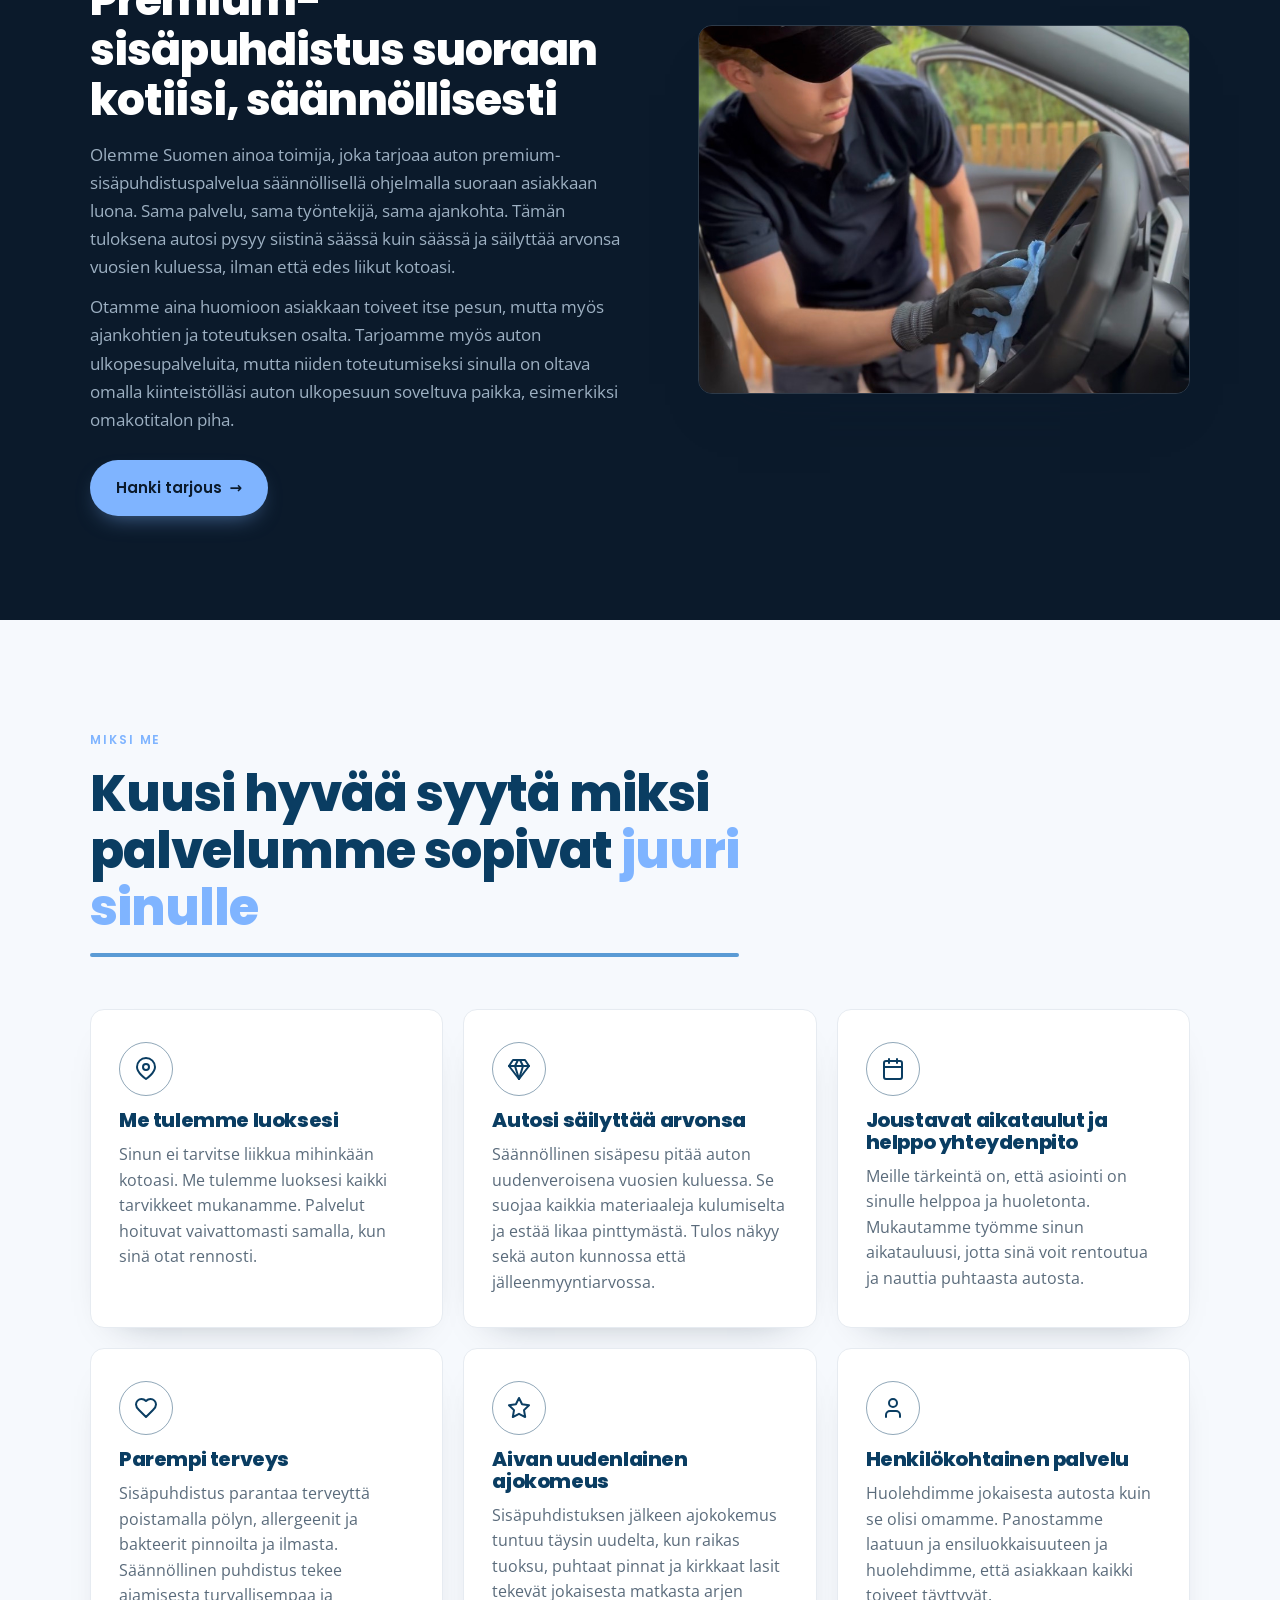
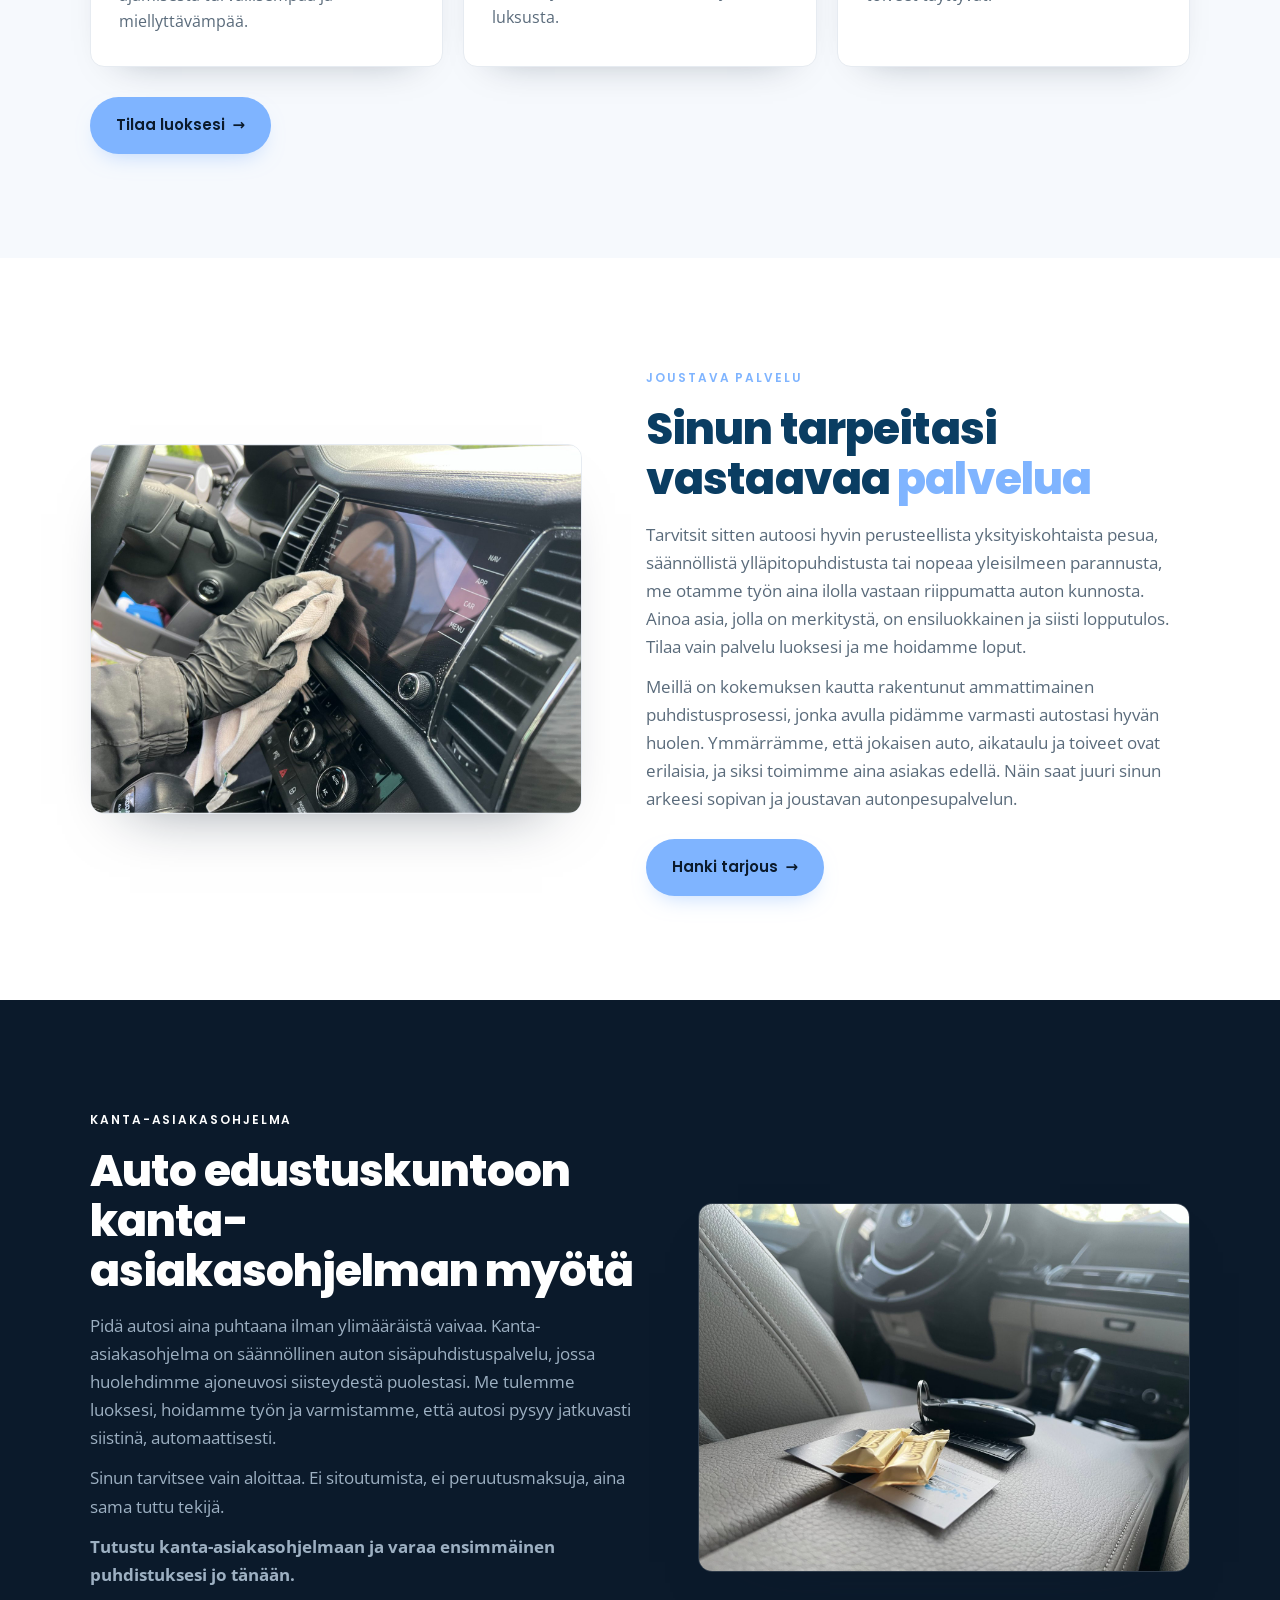
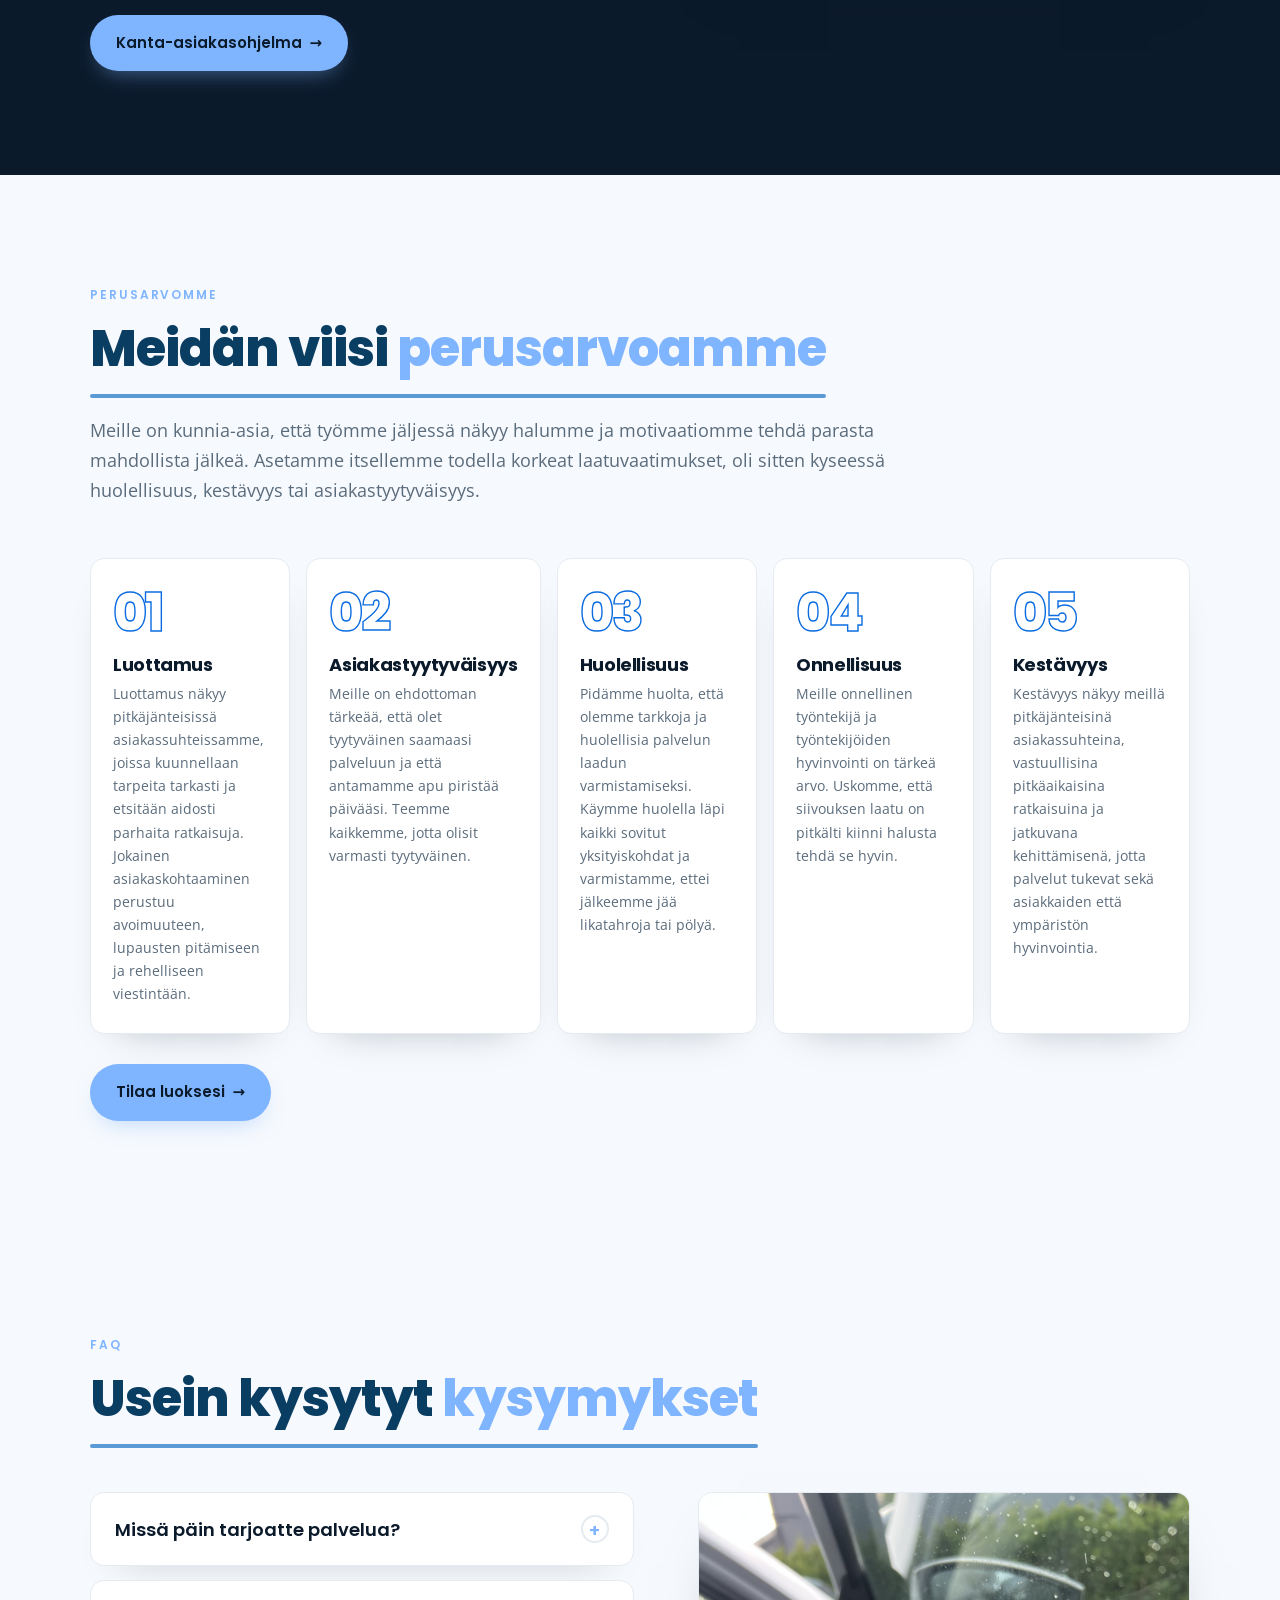
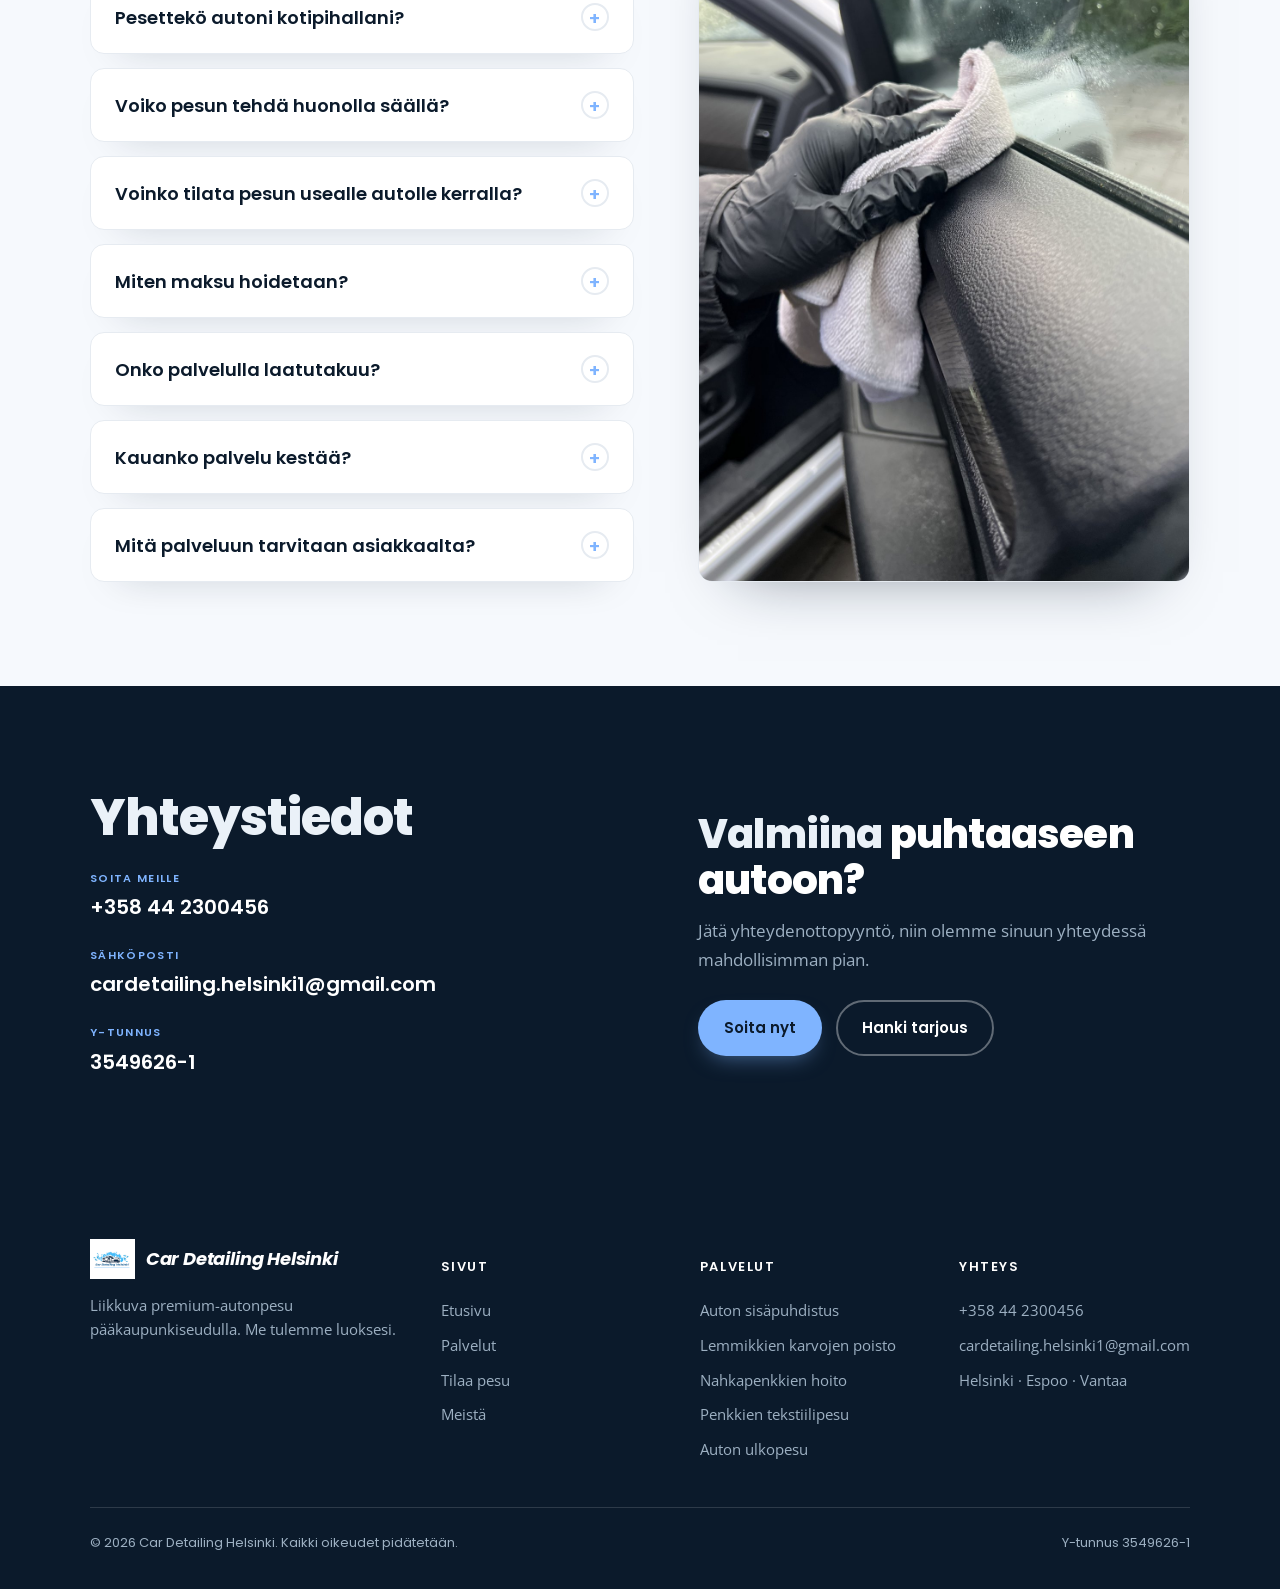
==== commit 5b0f813b: "Google-arvostelut: paivita arvostelumaara 23 -> 28 Co-Authored-By: Claude Sonnet 5 <noreply@anthropi" ====
--- a/index.html
+++ b/index.html
@@ -209,7 +209,7 @@
       
       <span class="rating-word">Erinomainen</span>
       <span class="gs-stars">★★★★★</span>
-      <span class="gs-cnt"><b>4,9</b><span class="gs-div">|</span><b>23 arvostelua</b></span>
+      <span class="gs-cnt"><b>4,9</b><span class="gs-div">|</span><b>28 arvostelua</b></span>
       <span class="gs-sp"></span>
       <a class="gs-btn" href="https://www.google.com/search?sca_esv=9ef8595dddf42890&amp;cs=1&amp;sxsrf=APpeQntZ_UhHryMff5bduwUEGQXesSJLNQ:1783365181601&amp;uds=AJ5uw1_a2D0D09lxm8gpKKOTUn4rQYRexTd2i9e2K58fKD7-QnxqGrQPc90MJ5vX1_1jrXfG-XAkhV0MCyCbYIflizrfcoWfyEP-vM0Bk6HI9On7ZX9oGuYf553F8CO7G7BTHAshIR5p1c3Rhms6o_T96FVMh9LPVtJ_H55HvVE8xWix58OhsYc&amp;q=Car+Detailing+Helsinki+Arvostelut&amp;si=APenkKm7iecQ4G6P-TsbSMFKIQtv3EFIqRAFw-i8uEbk55Z-_-MmTdldZ53ObVelp0g-OvV9OjC9EiLtIH4jgRI6OTnjzow0bvhqRi5HTvUU3IK7eGqpGoeby6JelS4Lekyh6tXFRTke5xIzaVko4NzcCx8xoILJ0w%3D%3D&amp;hl=fi-FI" target="_blank" rel="noopener">Lue arvosteluja</a>
     </div>
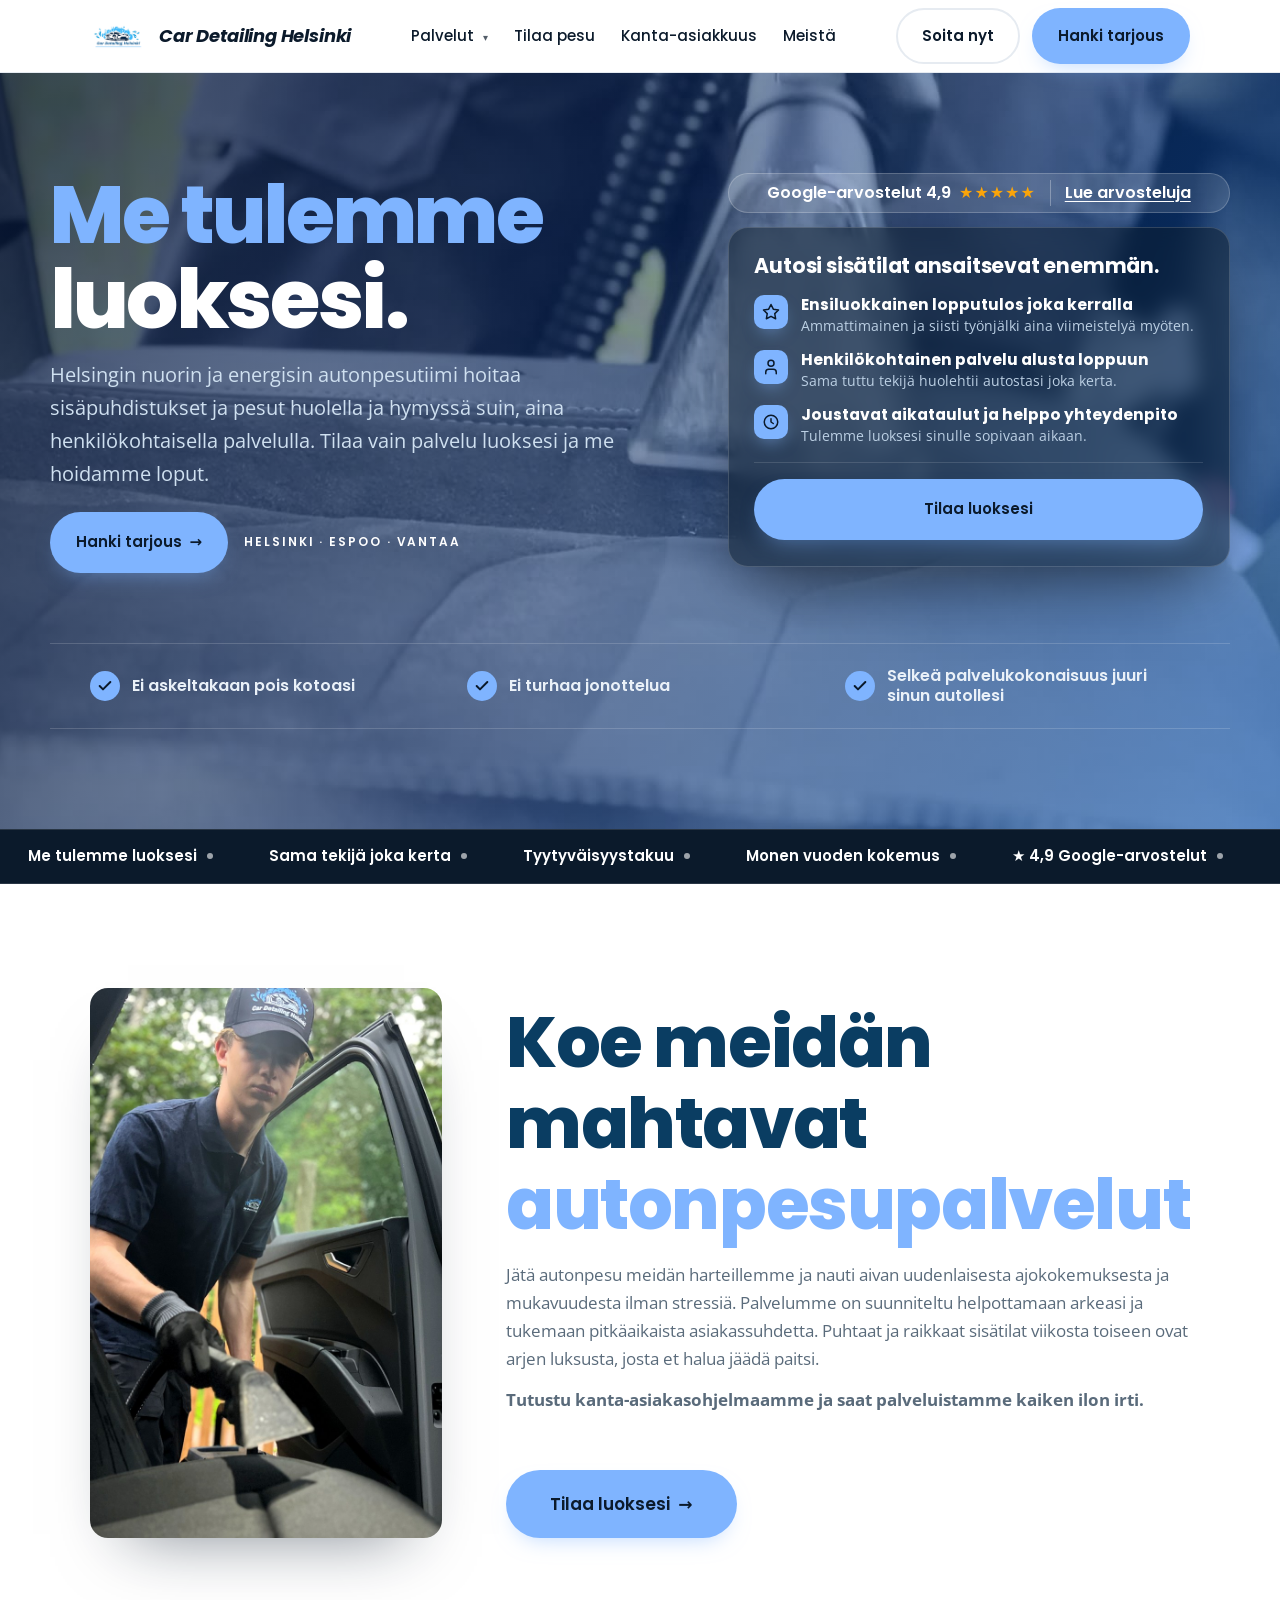
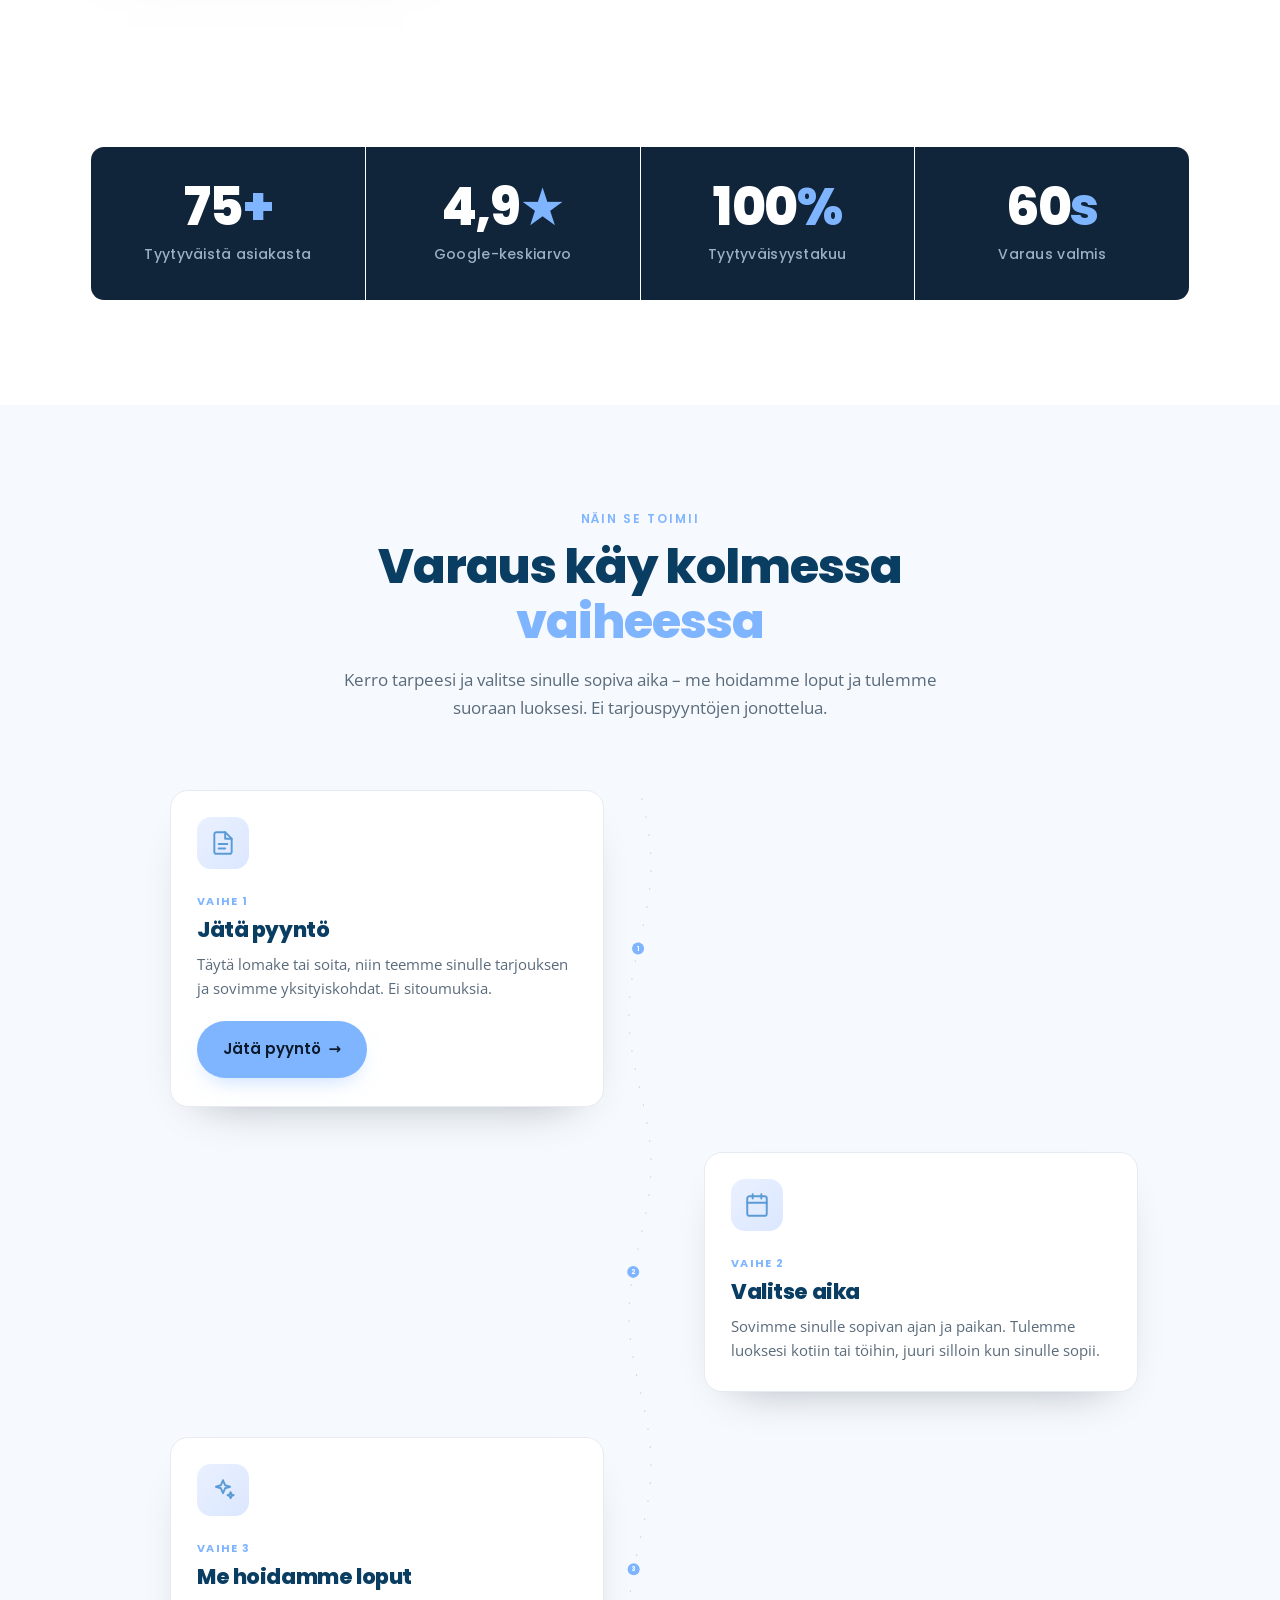
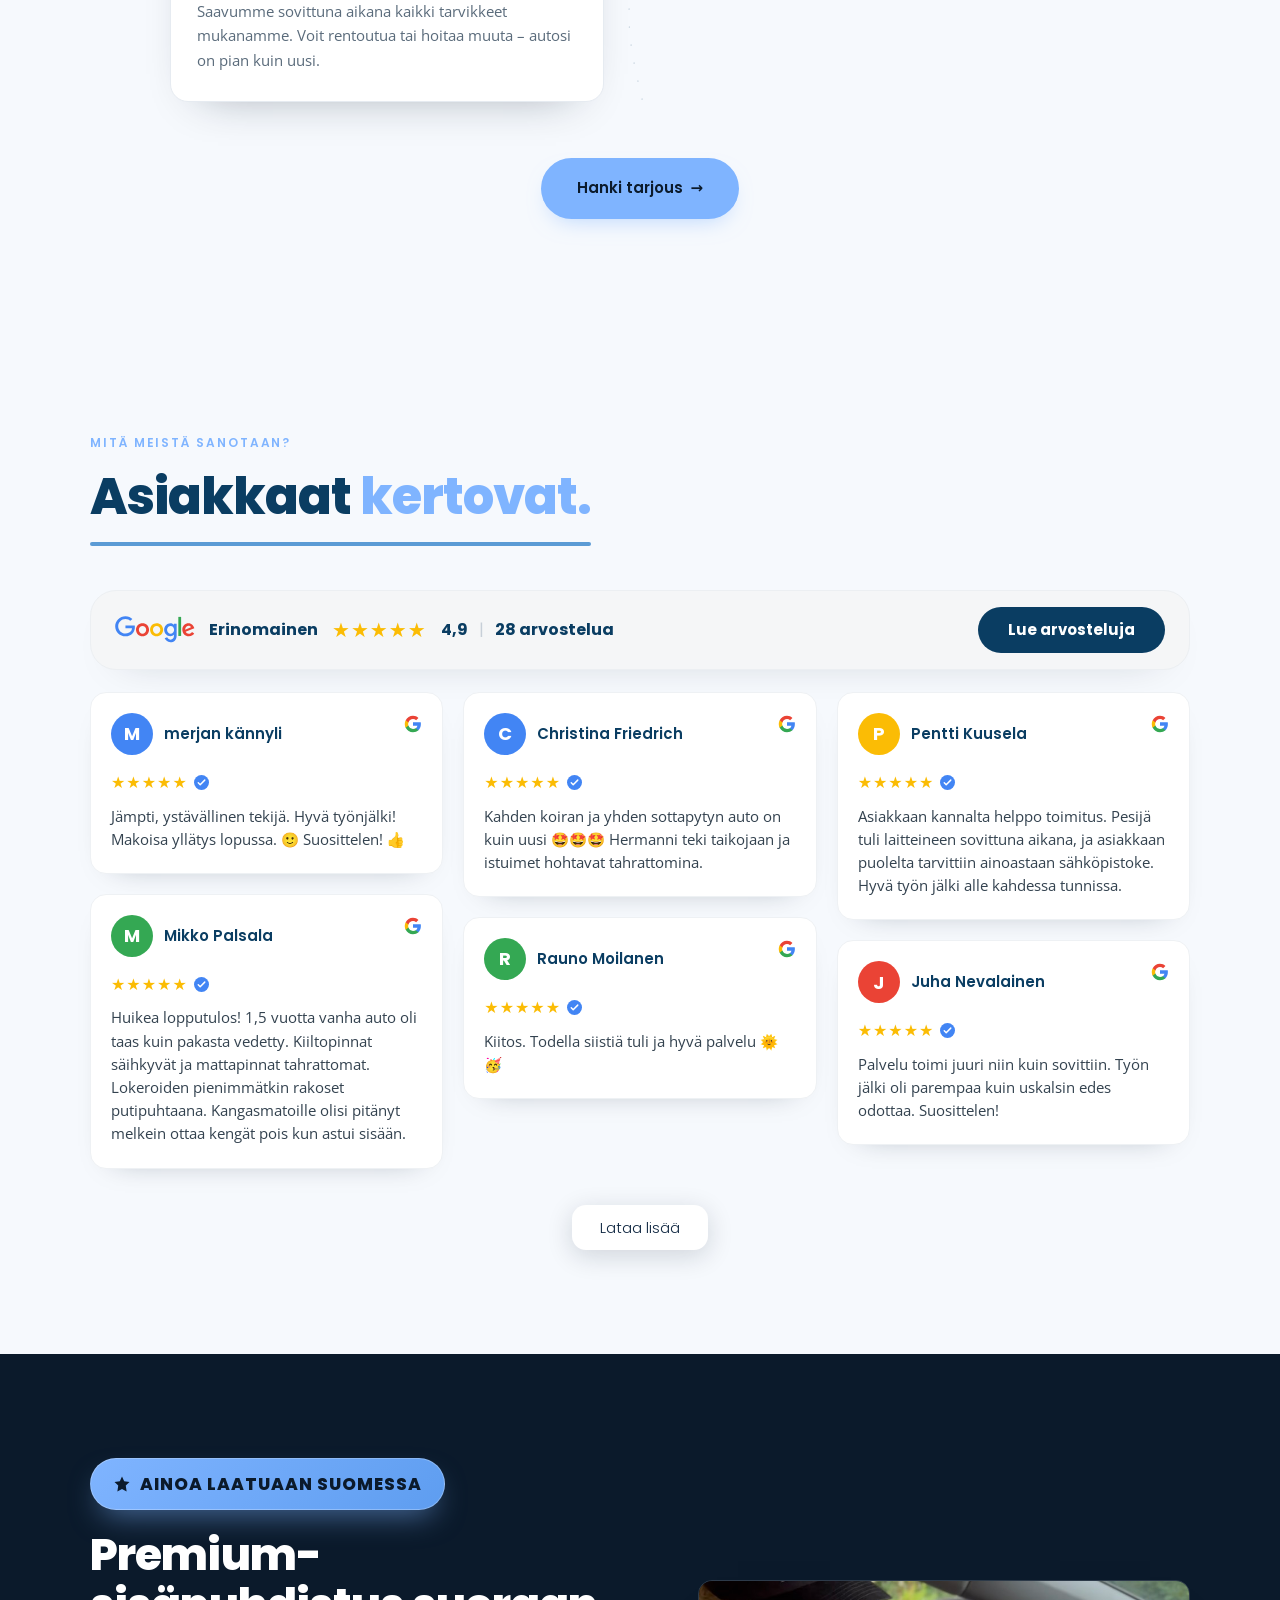
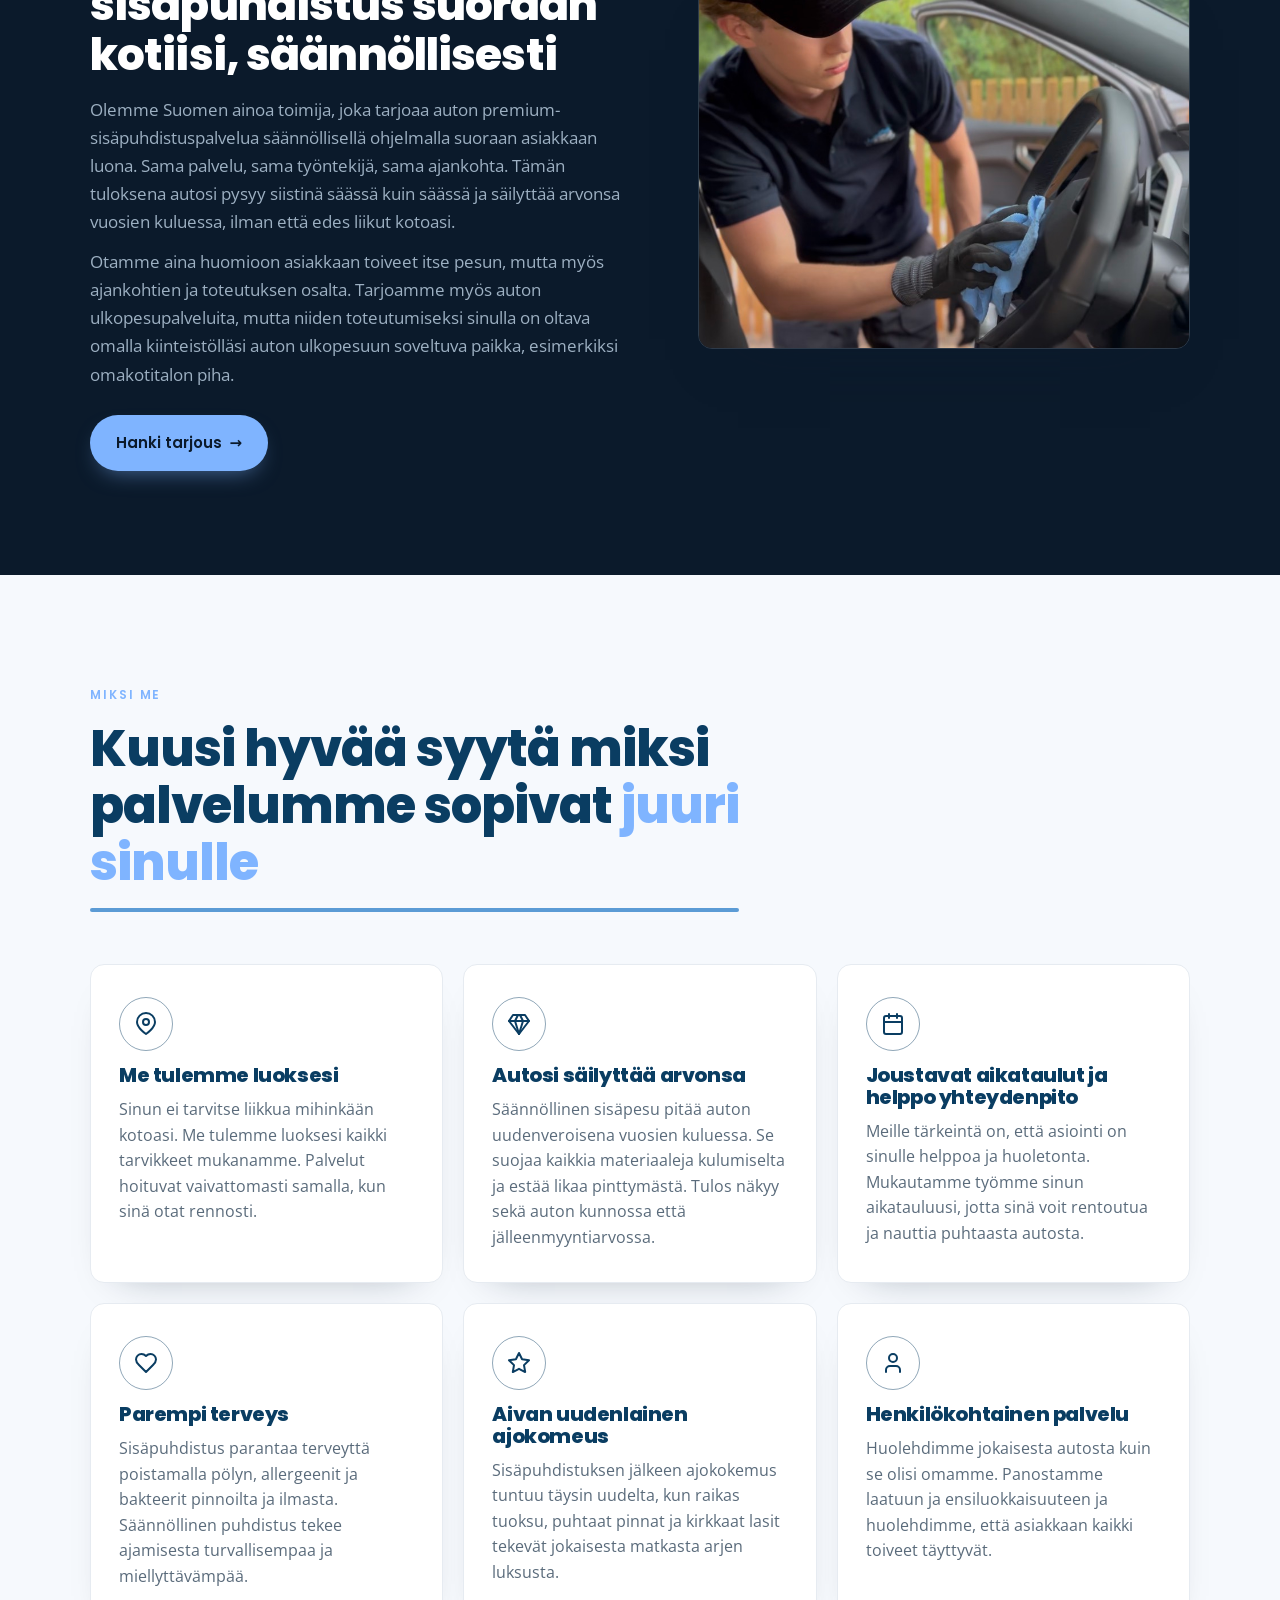
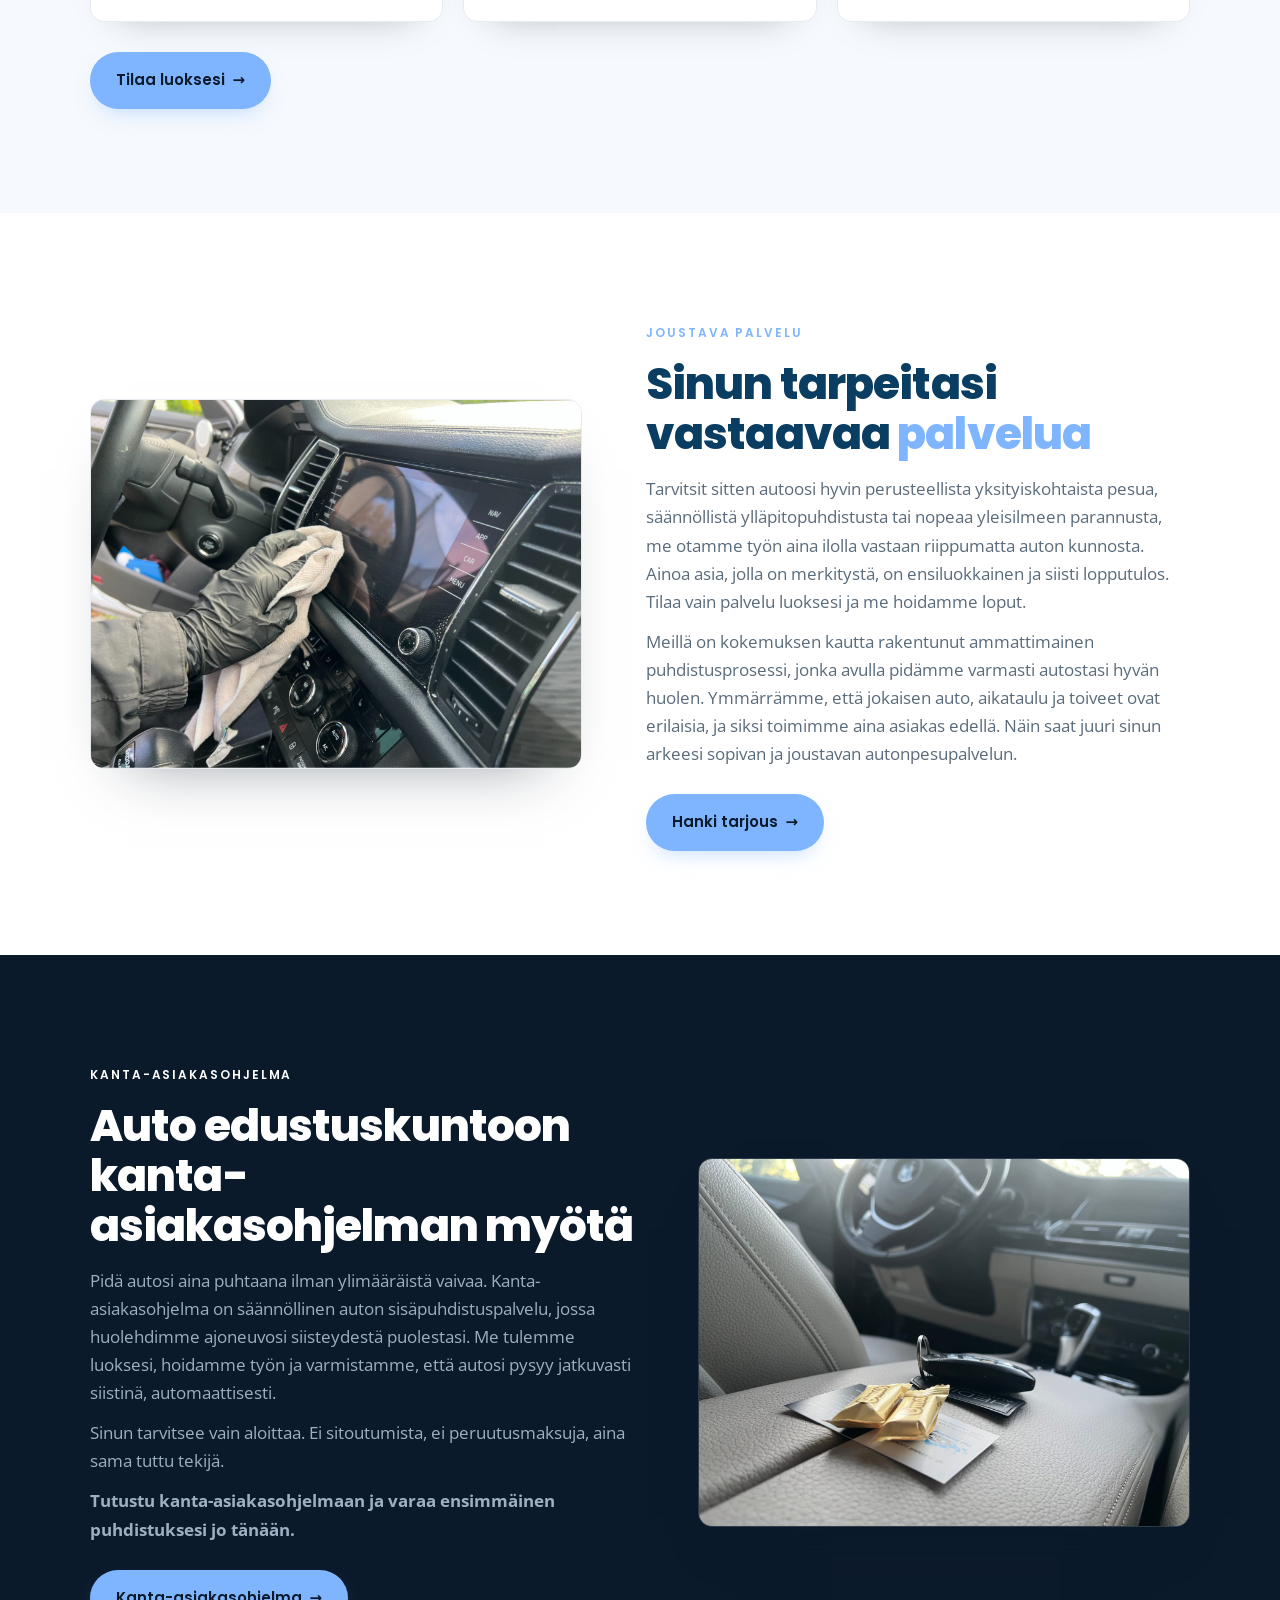
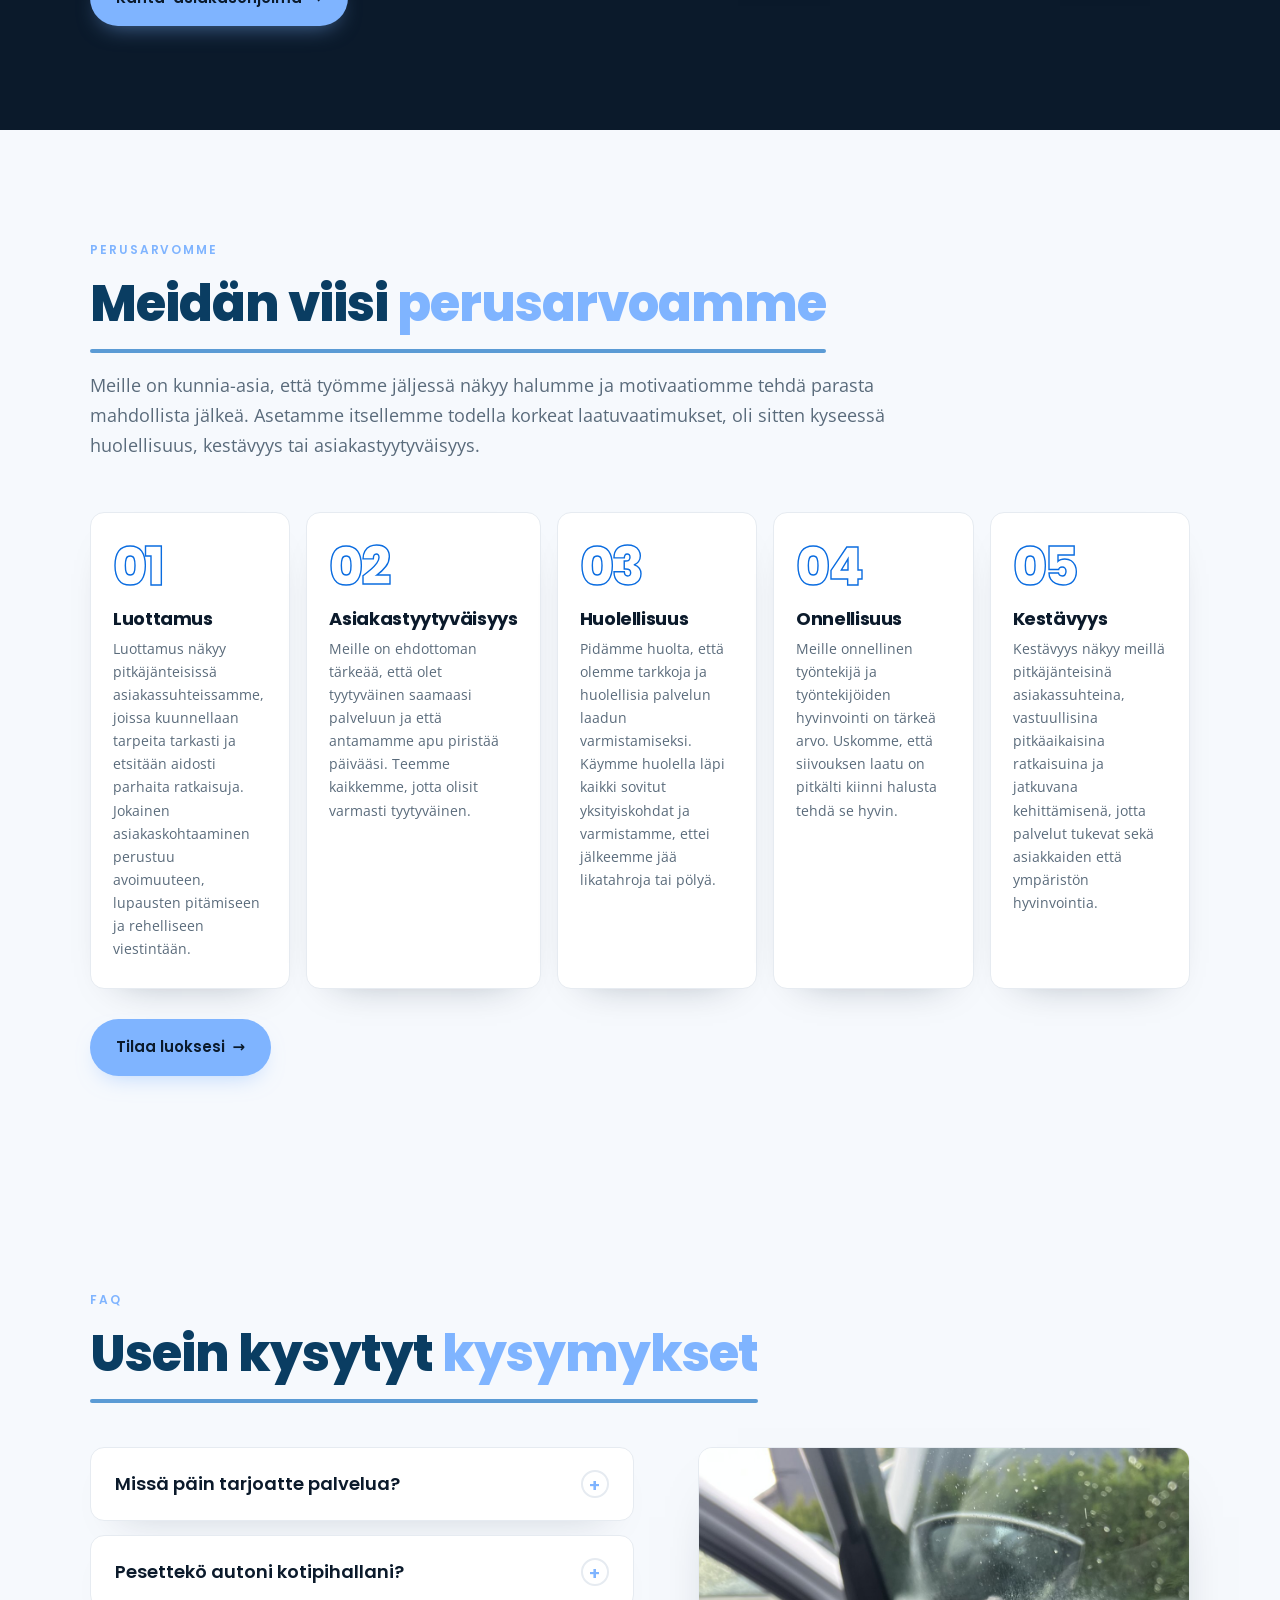
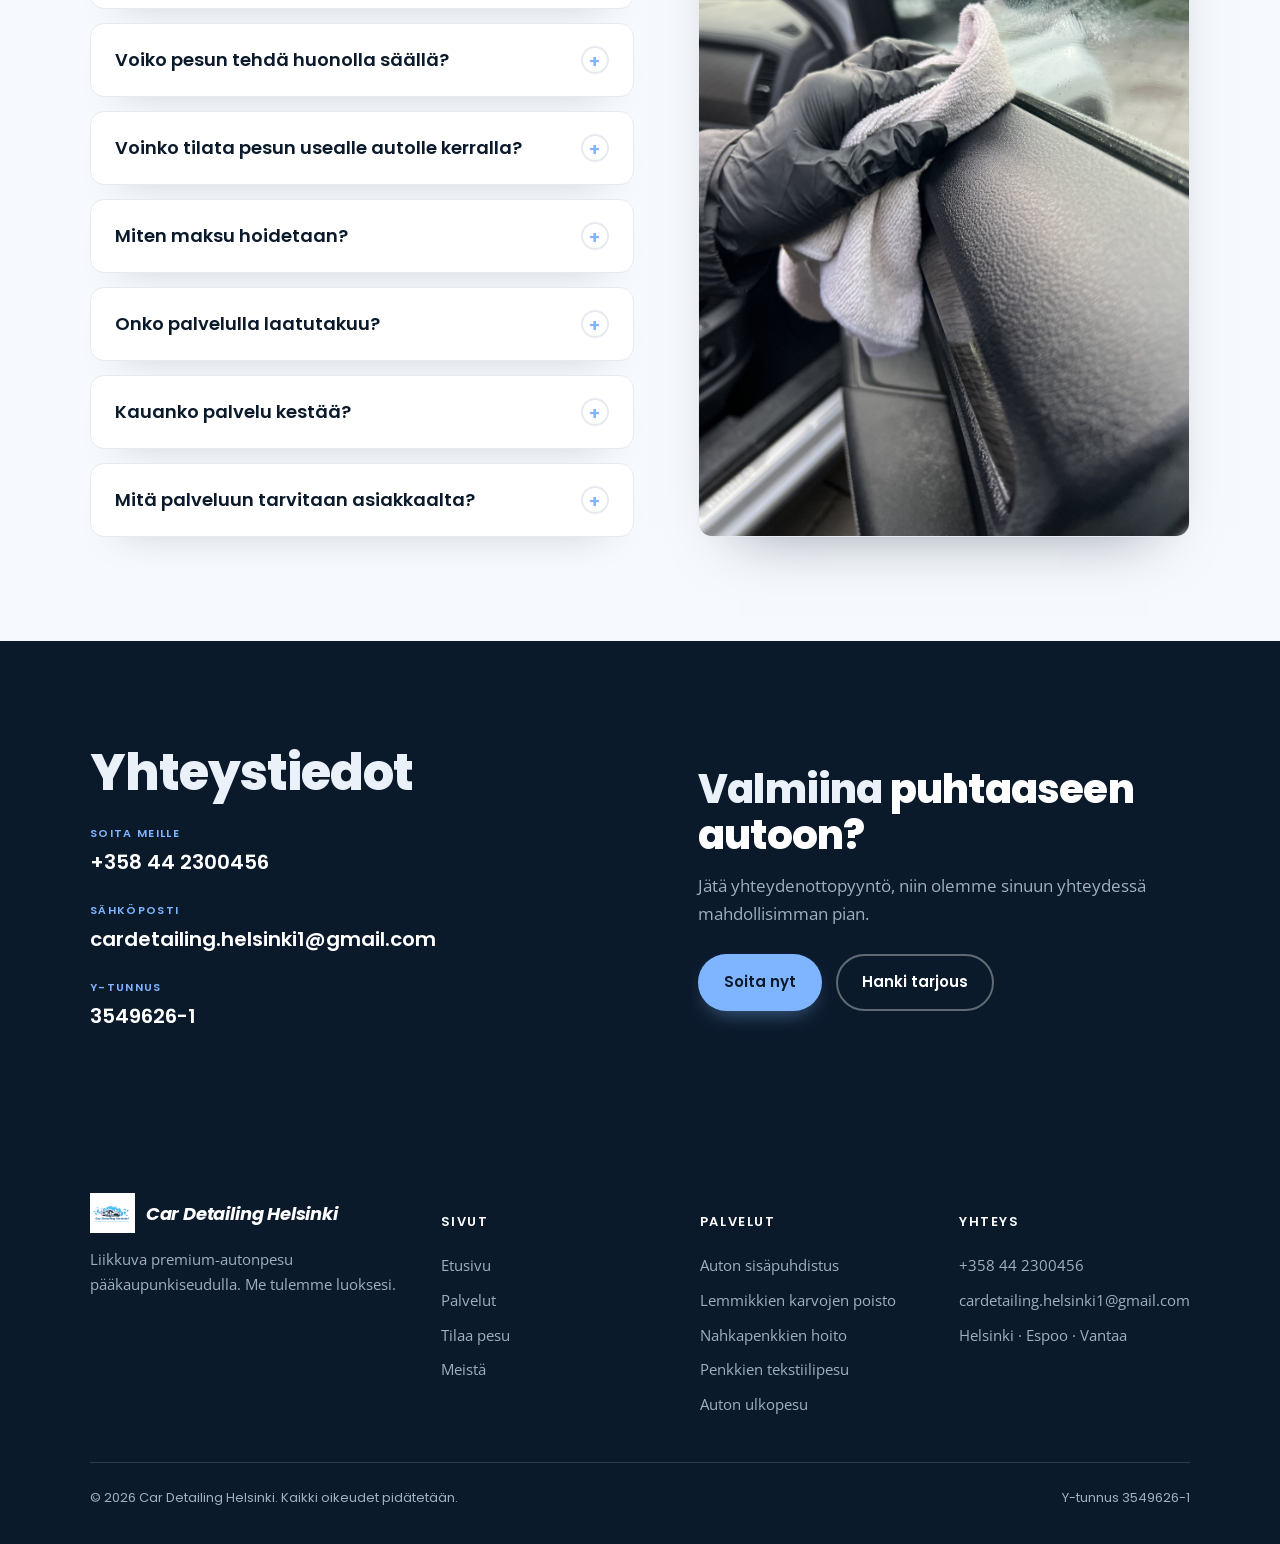
==== commit 8670f90e: "Poista kesan kampanja -banneri kokonaan kaikilta sivuilta Banneri ei ole enaa ajankohtainen. Poistet" ====
--- a/index.html
+++ b/index.html
@@ -17,26 +17,6 @@
 <link rel="stylesheet" href="styles.css">
 </head>
 <body id="top">
-
-<!-- KAMPANJAPALKKI (liikkuva, 82rentals-tyyli) -->
-<div class="promobar" data-deadline="2026-07-06T00:00:00">
-  <div class="promo-track">
-    <div class="promo-group">
-      <span class="promo-spark"><svg viewBox="0 0 24 24" fill="currentColor"><path d="M12 2l2.2 7.8L22 12l-7.8 2.2L12 22l-2.2-7.8L2 12l7.8-2.2z"/></svg></span>
-      <span class="promo-title">Kesän kampanja-alennukset</span>
-      <span class="promo-dot">·</span>
-      <span class="promo-end">Päättyy</span>
-      <span class="countdown">
-        <span class="cd-unit"><b class="cd-d">06</b><i>pv</i></span>
-        <span class="cd-unit"><b class="cd-h">23</b><i>t</i></span>
-        <span class="cd-unit"><b class="cd-m">50</b><i>min</i></span>
-        <span class="cd-unit"><b class="cd-s">11</b><i>s</i></span>
-      </span>
-      <span class="promo-dot">·</span>
-      <span class="promo-note">Varaa myös myöhemmälle ajalle, alennus säilyy</span>
-    </div>
-  </div>
-</div>
 
 <!-- NAVI -->
 <header class="nav">
--- a/styles.css
+++ b/styles.css
@@ -47,30 +47,13 @@
 .btn .arr{transition:transform .2s}
 .btn:hover .arr{transform:translateX(3px)}
 
-/* ANNOUNCEMENT BAR */
-/* KAMPANJAPALKKI + LASKURI */
-.promobar{background:#5B9BD5;overflow:hidden;font-family:var(--display);position:sticky;top:0;z-index:60}
-.promo-track{display:flex;align-items:center;gap:30px;width:max-content;animation:promoScroll 30s linear infinite}
-.promobar:hover .promo-track{animation-play-state:paused}
-.promo-group{display:flex;align-items:center;gap:16px;padding:8px 0;white-space:nowrap}
-.promo-spark{display:inline-flex;color:var(--ink)}
-.promo-spark svg{width:15px;height:15px}
-.promo-title{color:var(--ink);font-weight:700;text-transform:uppercase;letter-spacing:.2em;font-size:14px}
-.promo-dot{color:var(--ink);opacity:.4;font-weight:700}
-.promo-end{color:#E11D2A;font-weight:800;text-transform:uppercase;letter-spacing:.12em;font-size:13px}
-.countdown{display:inline-flex;align-items:center;gap:6px}
-.cd-unit{display:inline-flex;align-items:baseline;gap:3px;background:#E11D2A;color:#fff;border-radius:6px;padding:3px 9px}
-.cd-unit b{font-size:14px;font-weight:800;font-variant-numeric:tabular-nums}
-.cd-unit i{font-style:normal;font-size:9px;font-weight:700;text-transform:uppercase}
-.promo-note{color:var(--ink);font-weight:500;font-size:13.5px}
-@keyframes promoScroll{to{transform:translateX(-50%)}}
 .topbar{background:var(--ink);color:#fff;font-family:var(--display);font-size:13px;font-weight:500;letter-spacing:.02em}
 .topbar a{display:flex;align-items:center;justify-content:center;gap:10px;padding:9px 16px;text-align:center}
 .topbar .star{color:var(--gold)}
 .topbar b{color:#7FB4FF;font-weight:700}
 
 /* NAVI */
-header.nav{position:sticky;top:45px;z-index:50;background:rgba(255,255,255,.88);backdrop-filter:saturate(160%) blur(12px);border-bottom:1px solid var(--line)}
+header.nav{position:sticky;top:0;z-index:50;background:rgba(255,255,255,.88);backdrop-filter:saturate(160%) blur(12px);border-bottom:1px solid var(--line)}
 .nav-inner{display:flex;align-items:center;justify-content:space-between;height:72px}
 .logo{display:flex;align-items:center;gap:11px;font-family:var(--display);font-weight:700;font-style:italic;letter-spacing:-.01em;font-size:18px}
 .logo img{height:52px;width:auto;transition:transform .3s cubic-bezier(.22,1,.36,1)}
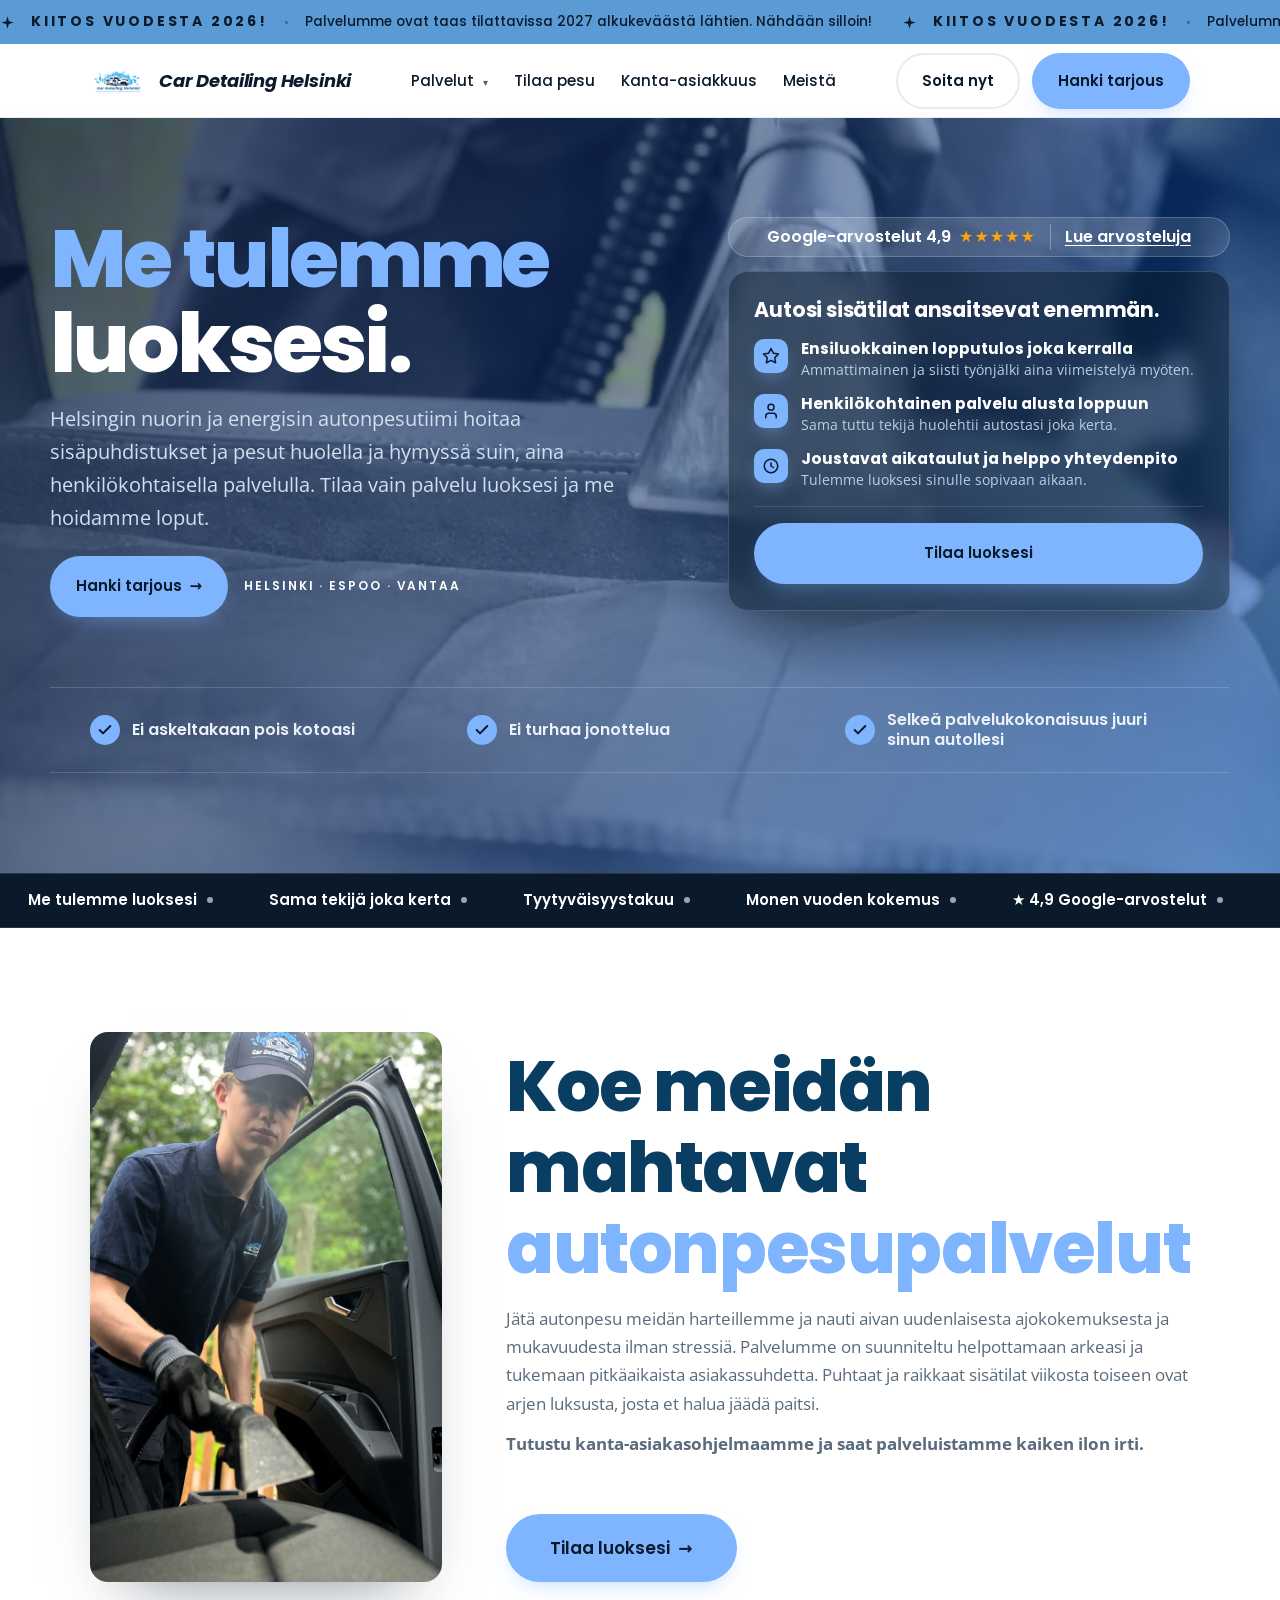
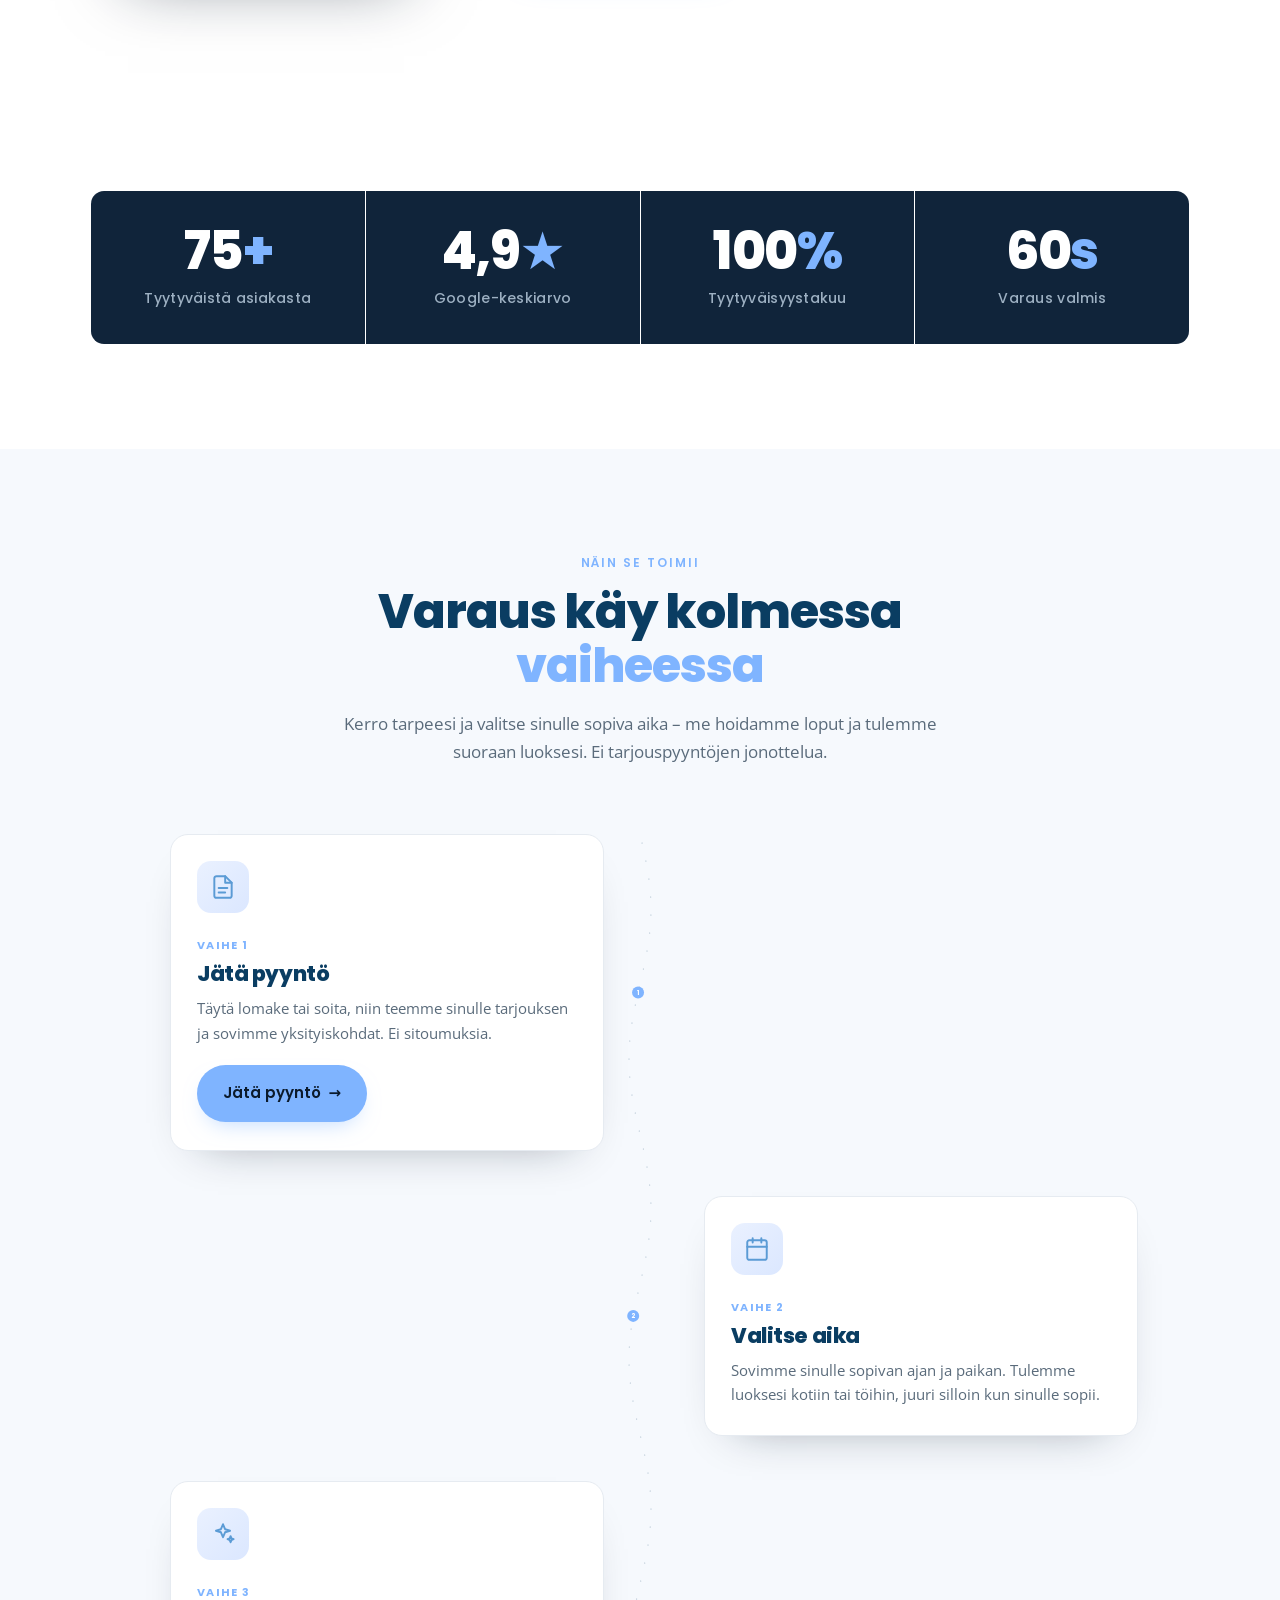
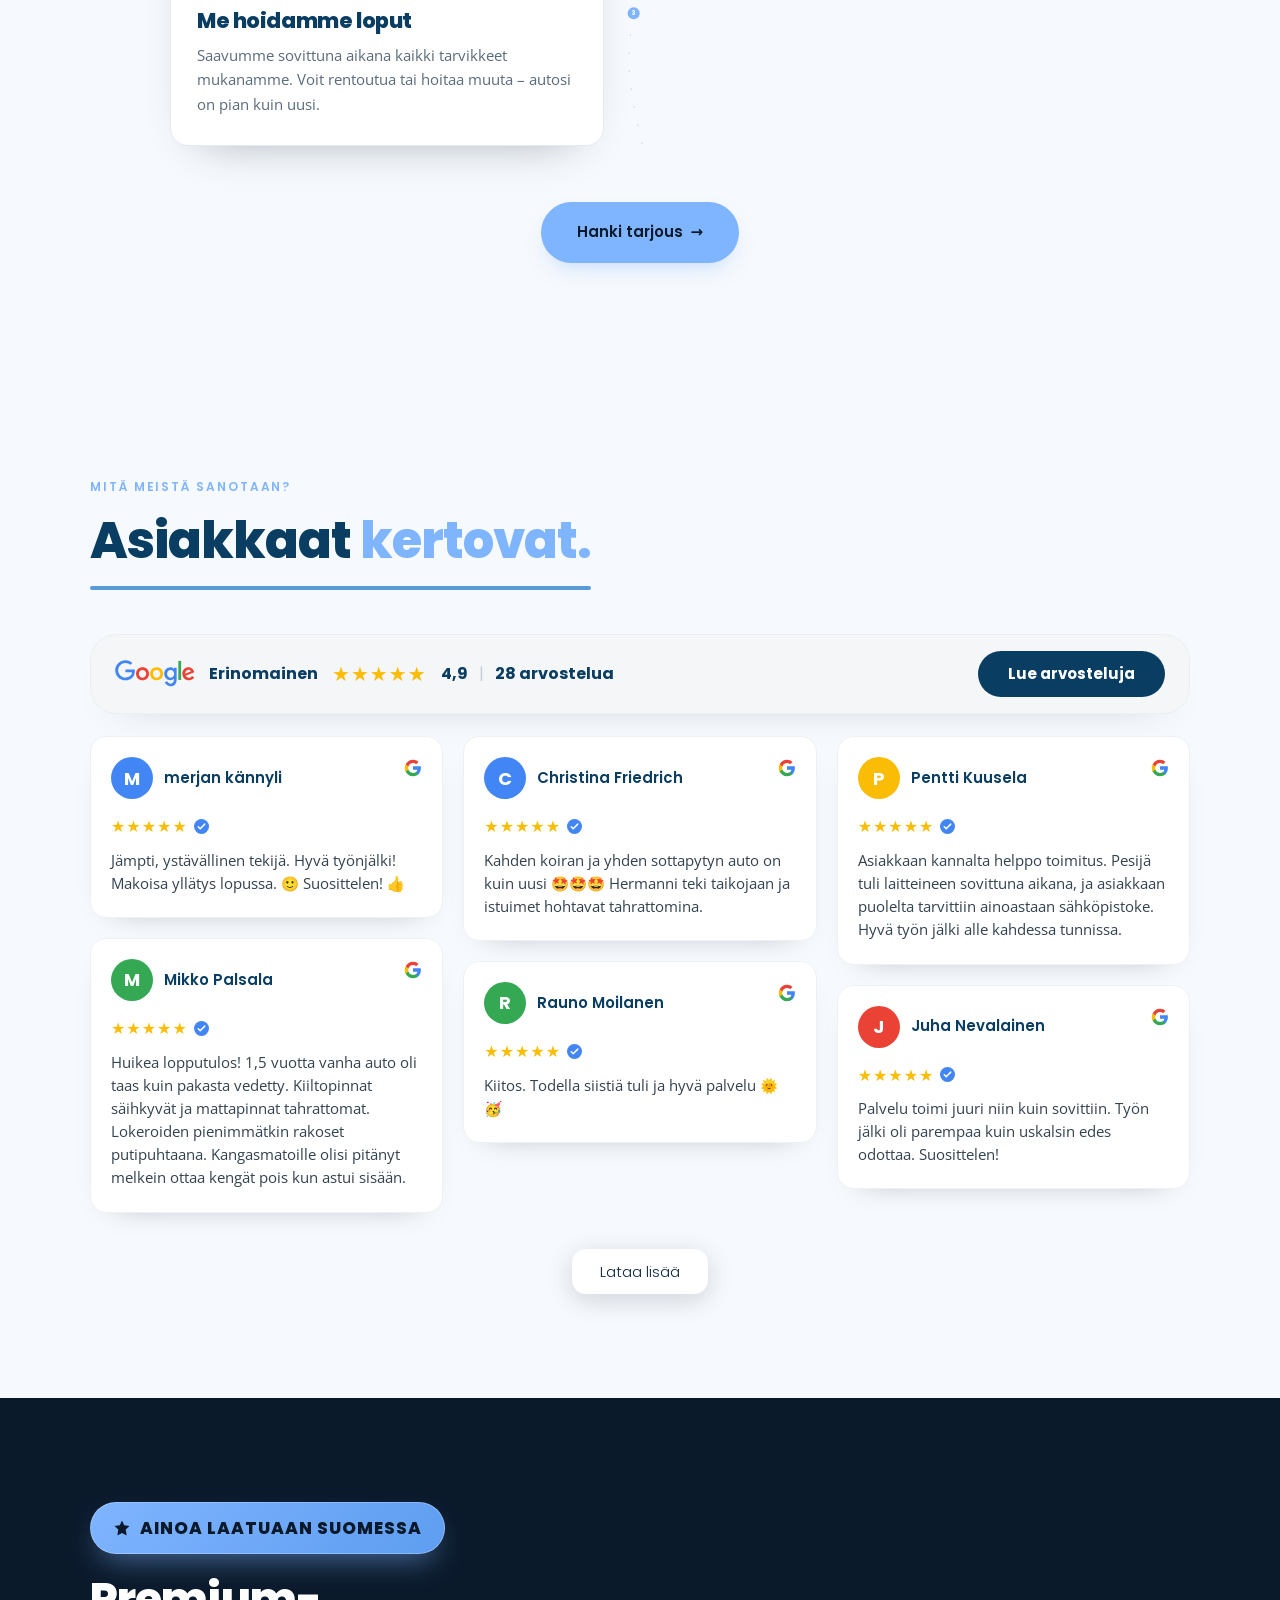
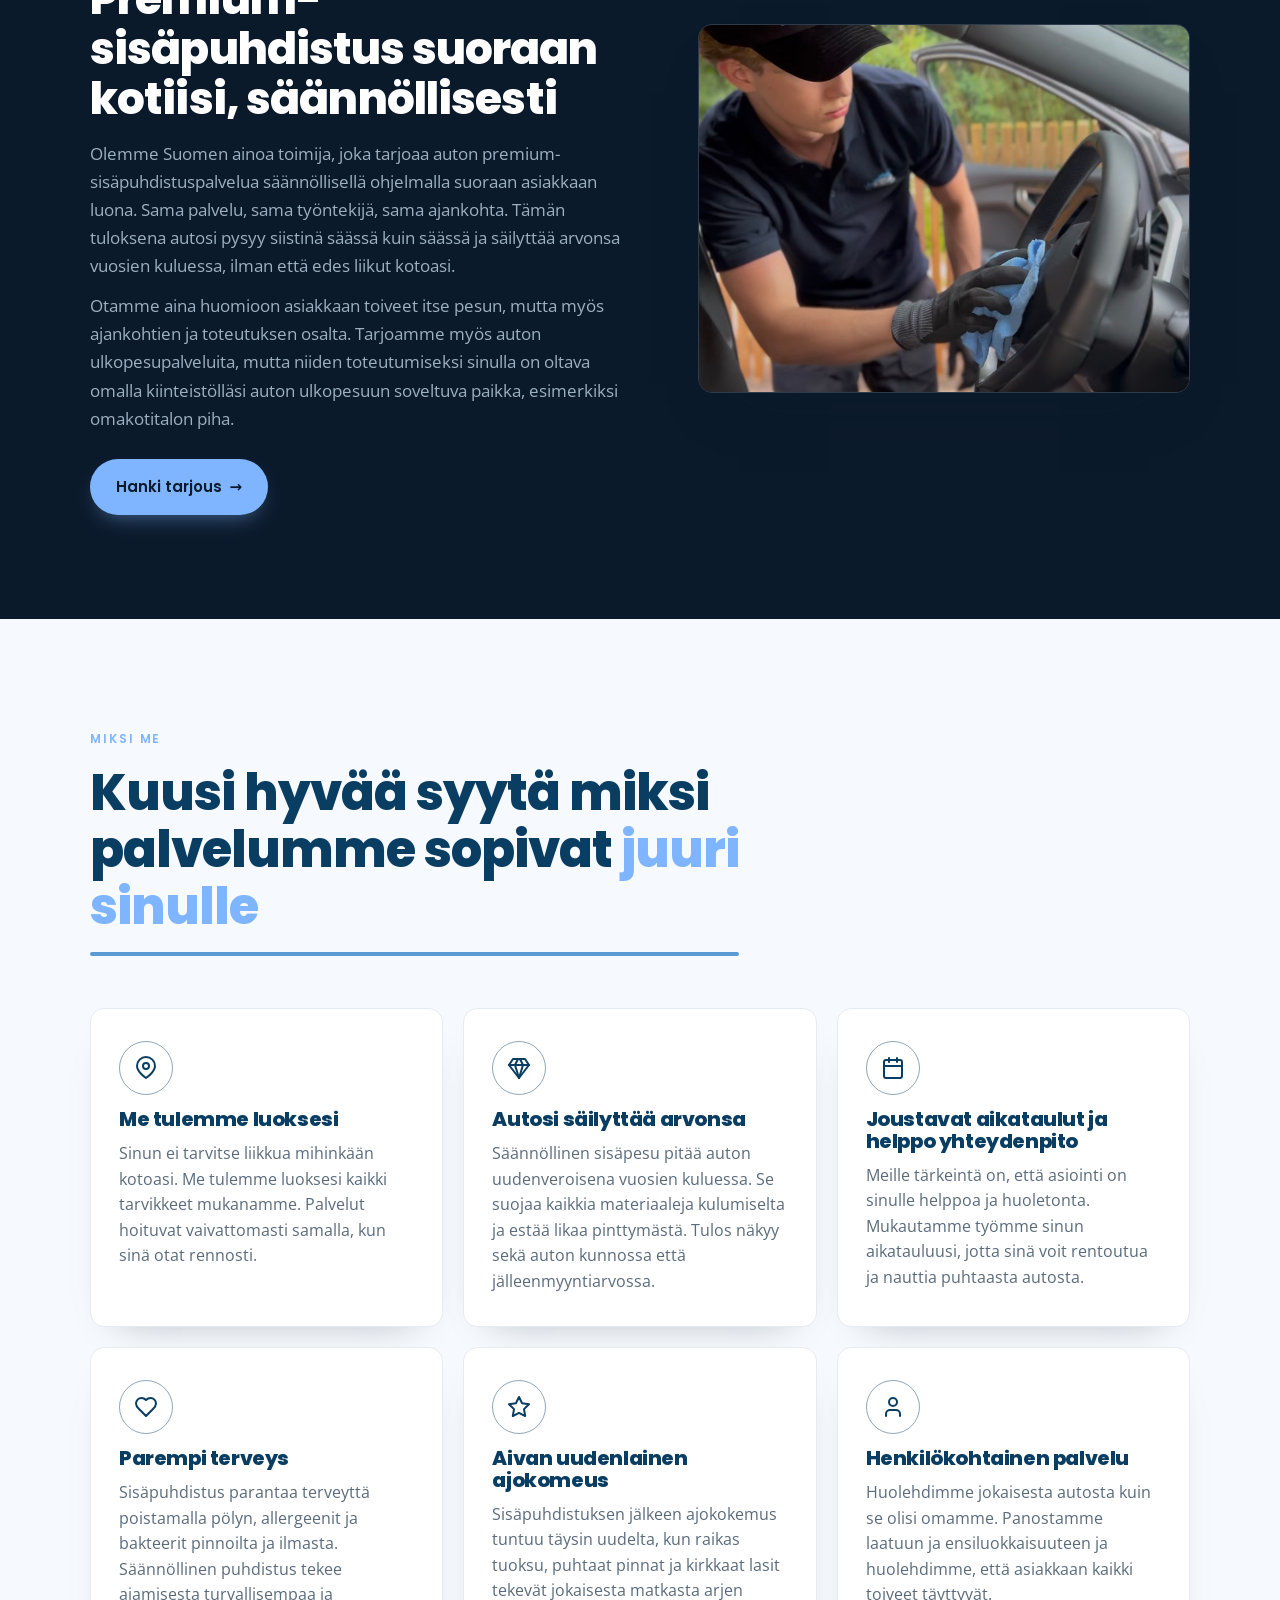
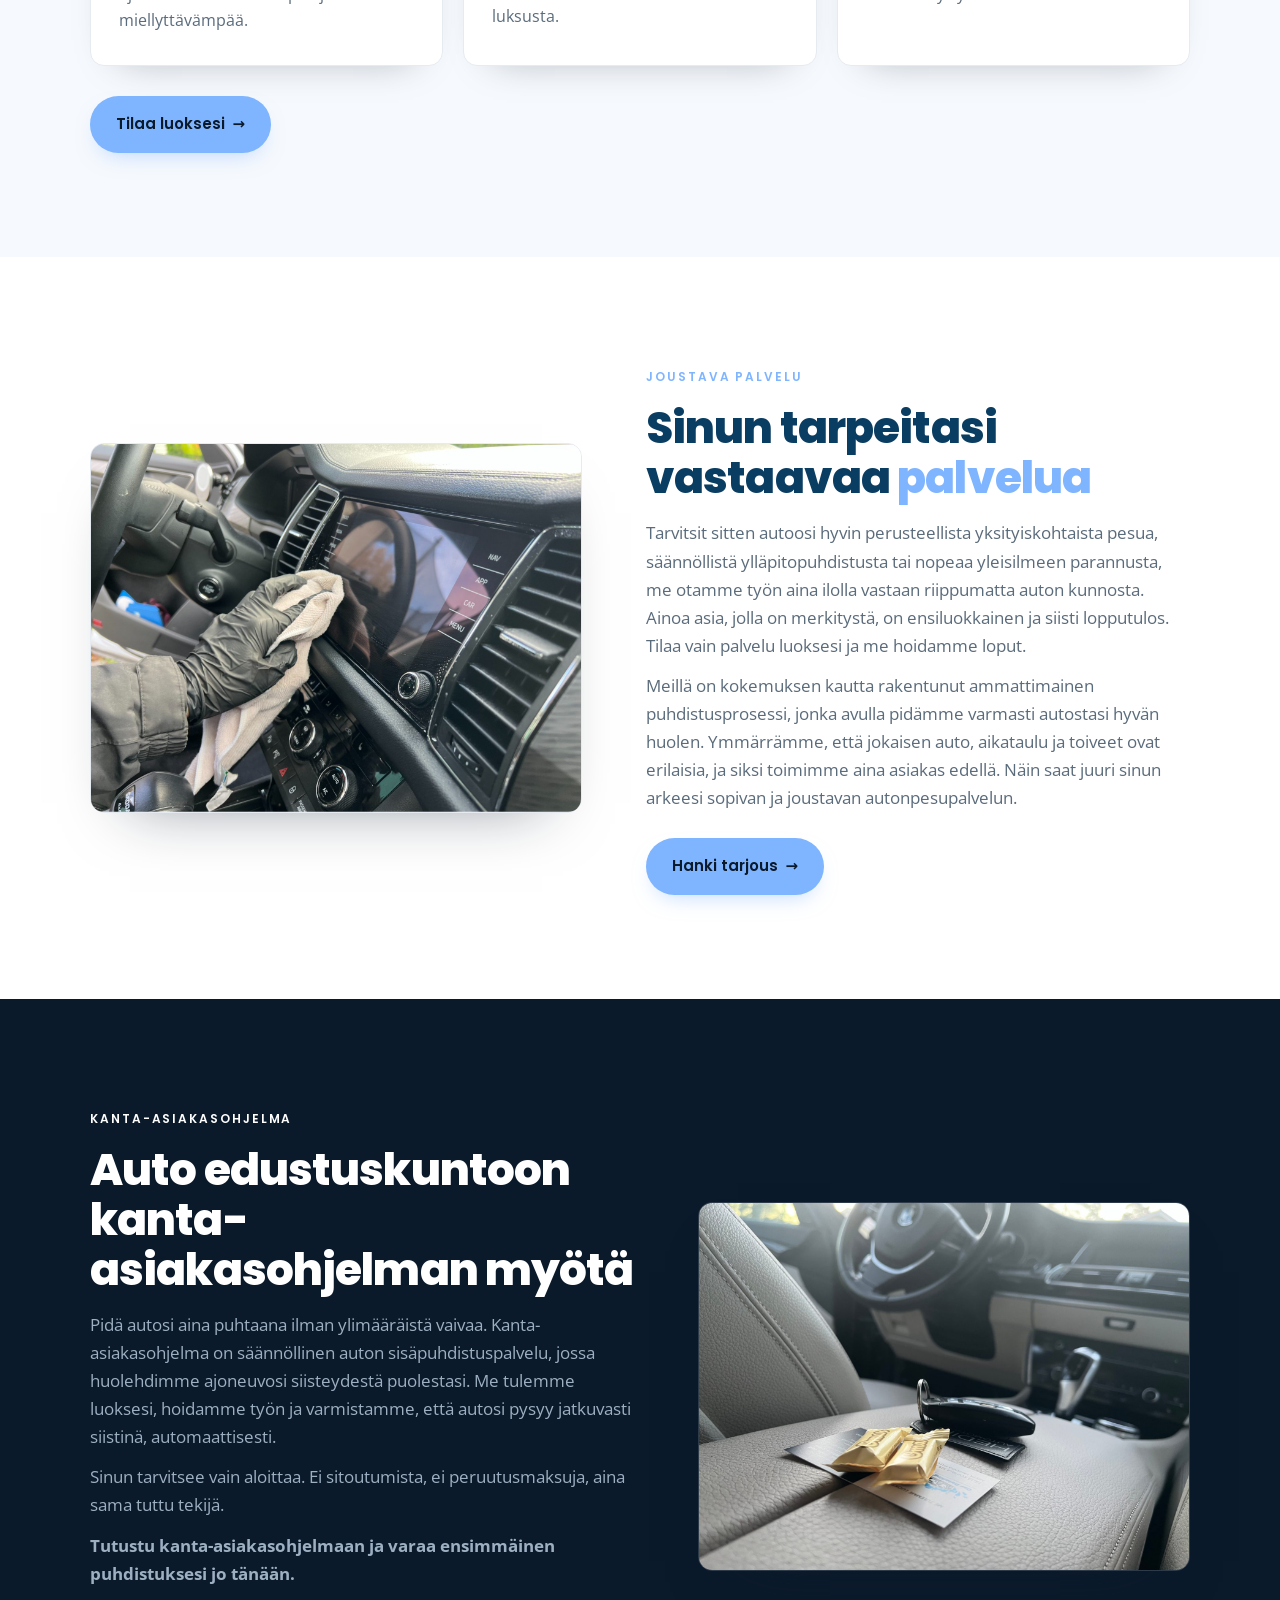
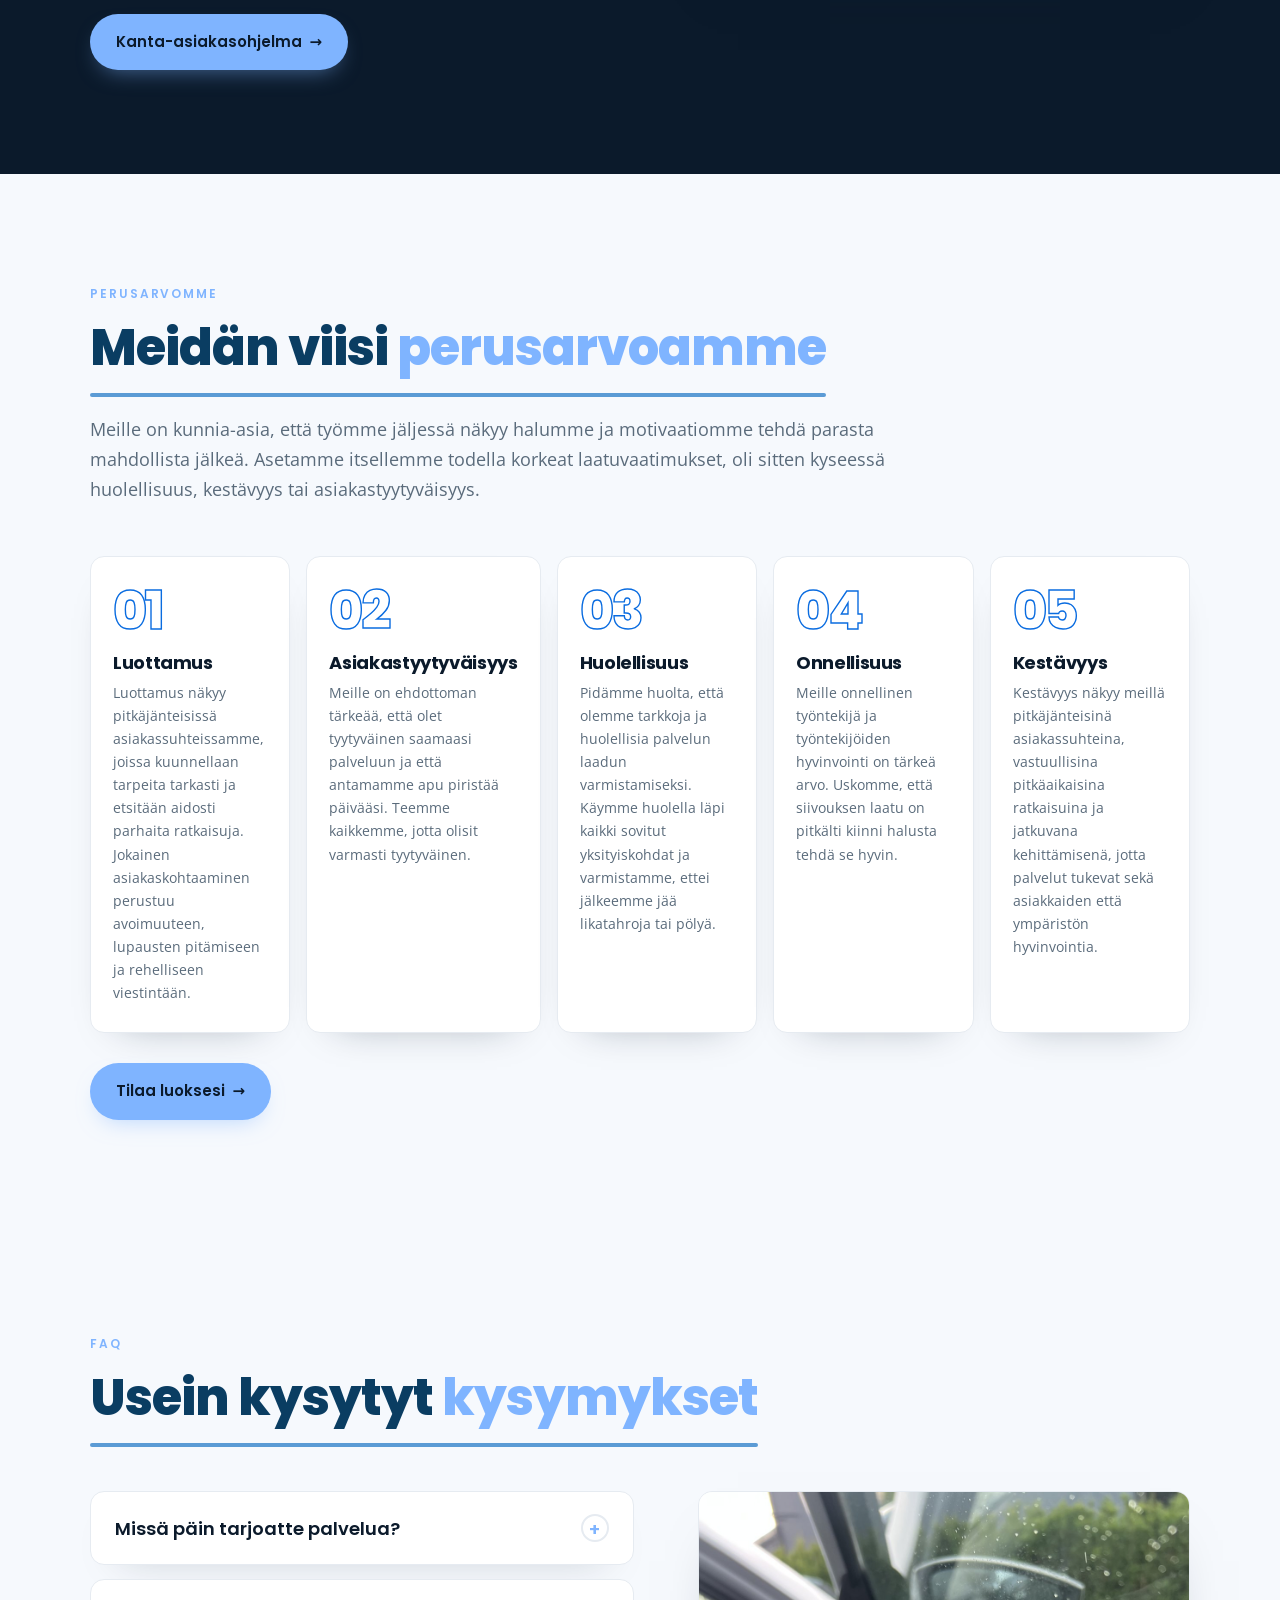
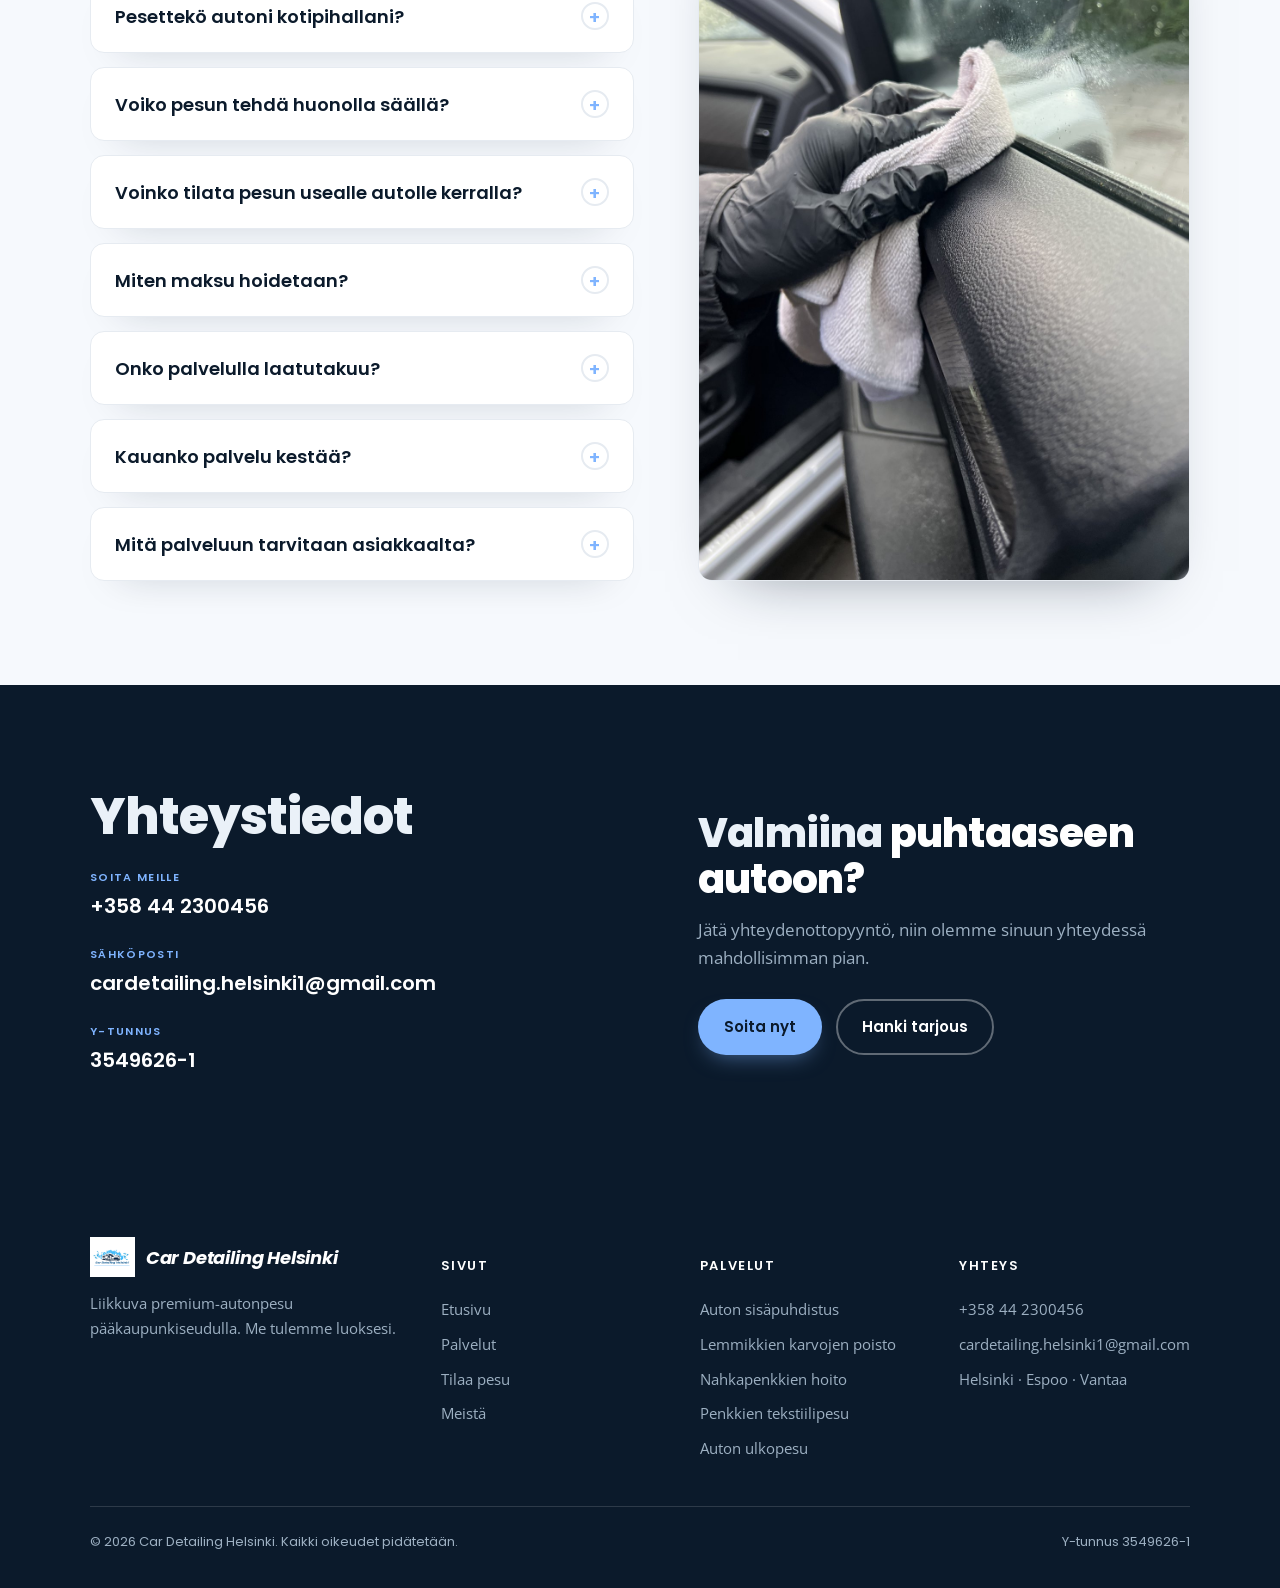
==== commit 3449f5c6: "Lisaa uusi liikkuva kausi-ilmoituspalkki kaikille sivuille Korvaa aiemmin poistetun kesakampanjabann" ====
--- a/index.html
+++ b/index.html
@@ -17,6 +17,17 @@
 <link rel="stylesheet" href="styles.css">
 </head>
 <body id="top">
+<!-- KAUSI-ILMOITUSPALKKI (liikkuva) -->
+<div class="promobar">
+  <div class="promo-track">
+    <div class="promo-group">
+      <span class="promo-spark"><svg viewBox="0 0 24 24" fill="currentColor"><path d="M12 2l2.2 7.8L22 12l-7.8 2.2L12 22l-2.2-7.8L2 12l7.8-2.2z"/></svg></span>
+      <span class="promo-title">Kiitos vuodesta 2026!</span>
+      <span class="promo-dot">·</span>
+      <span class="promo-note">Palvelumme ovat taas tilattavissa 2027 alkukeväästä lähtien. Nähdään silloin!</span>
+    </div>
+  </div>
+</div>
 
 <!-- NAVI -->
 <header class="nav">
--- a/styles.css
+++ b/styles.css
@@ -47,13 +47,25 @@
 .btn .arr{transition:transform .2s}
 .btn:hover .arr{transform:translateX(3px)}
 
+/* KAUSI-ILMOITUSPALKKI (liikkuva) */
+.promobar{background:#5B9BD5;overflow:hidden;font-family:var(--display);position:sticky;top:0;z-index:60}
+.promo-track{display:flex;align-items:center;gap:30px;width:max-content;animation:promoScroll 30s linear infinite}
+.promobar:hover .promo-track{animation-play-state:paused}
+.promo-group{display:flex;align-items:center;gap:16px;padding:8px 0;white-space:nowrap}
+.promo-spark{display:inline-flex;color:var(--ink)}
+.promo-spark svg{width:15px;height:15px}
+.promo-title{color:var(--ink);font-weight:700;text-transform:uppercase;letter-spacing:.2em;font-size:14px}
+.promo-dot{color:var(--ink);opacity:.4;font-weight:700}
+.promo-note{color:var(--ink);font-weight:500;font-size:13.5px}
+@keyframes promoScroll{to{transform:translateX(-50%)}}
+
 .topbar{background:var(--ink);color:#fff;font-family:var(--display);font-size:13px;font-weight:500;letter-spacing:.02em}
 .topbar a{display:flex;align-items:center;justify-content:center;gap:10px;padding:9px 16px;text-align:center}
 .topbar .star{color:var(--gold)}
 .topbar b{color:#7FB4FF;font-weight:700}
 
 /* NAVI */
-header.nav{position:sticky;top:0;z-index:50;background:rgba(255,255,255,.88);backdrop-filter:saturate(160%) blur(12px);border-bottom:1px solid var(--line)}
+header.nav{position:sticky;top:45px;z-index:50;background:rgba(255,255,255,.88);backdrop-filter:saturate(160%) blur(12px);border-bottom:1px solid var(--line)}
 .nav-inner{display:flex;align-items:center;justify-content:space-between;height:72px}
 .logo{display:flex;align-items:center;gap:11px;font-family:var(--display);font-weight:700;font-style:italic;letter-spacing:-.01em;font-size:18px}
 .logo img{height:52px;width:auto;transition:transform .3s cubic-bezier(.22,1,.36,1)}
